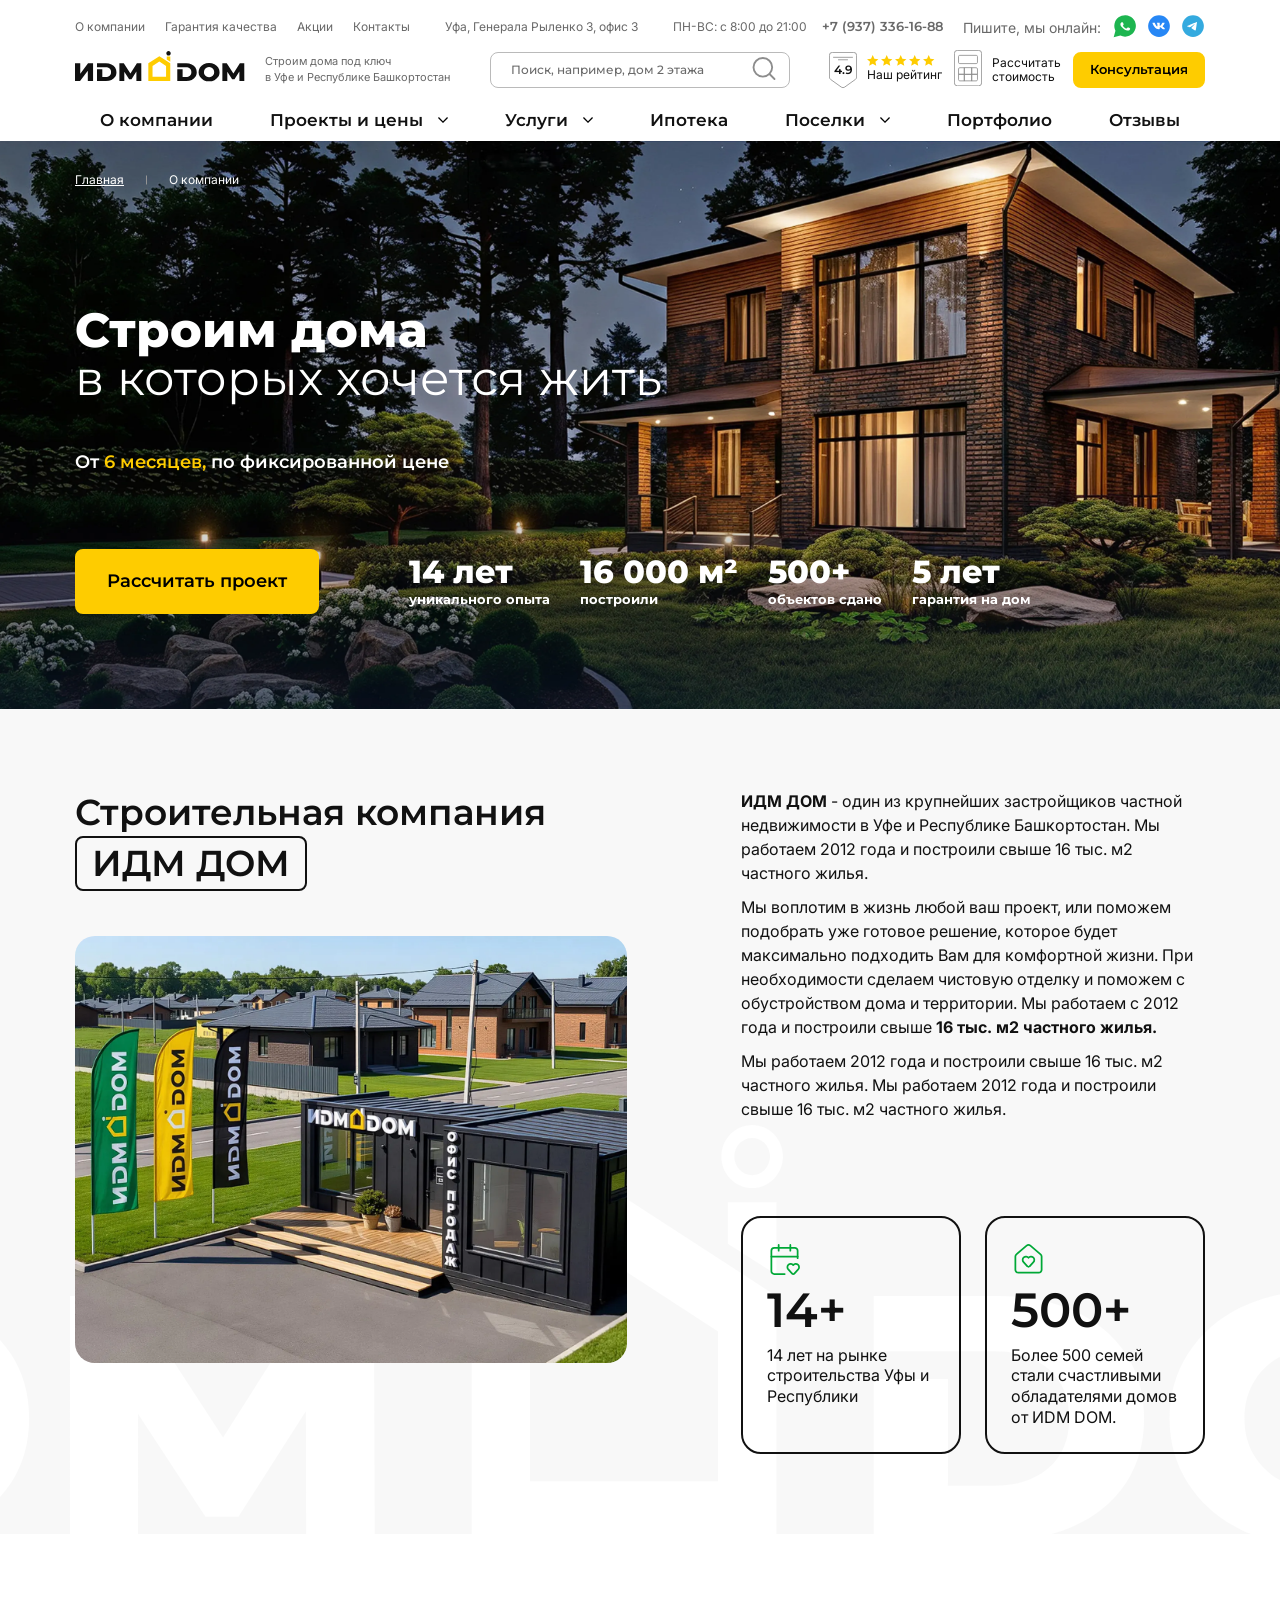
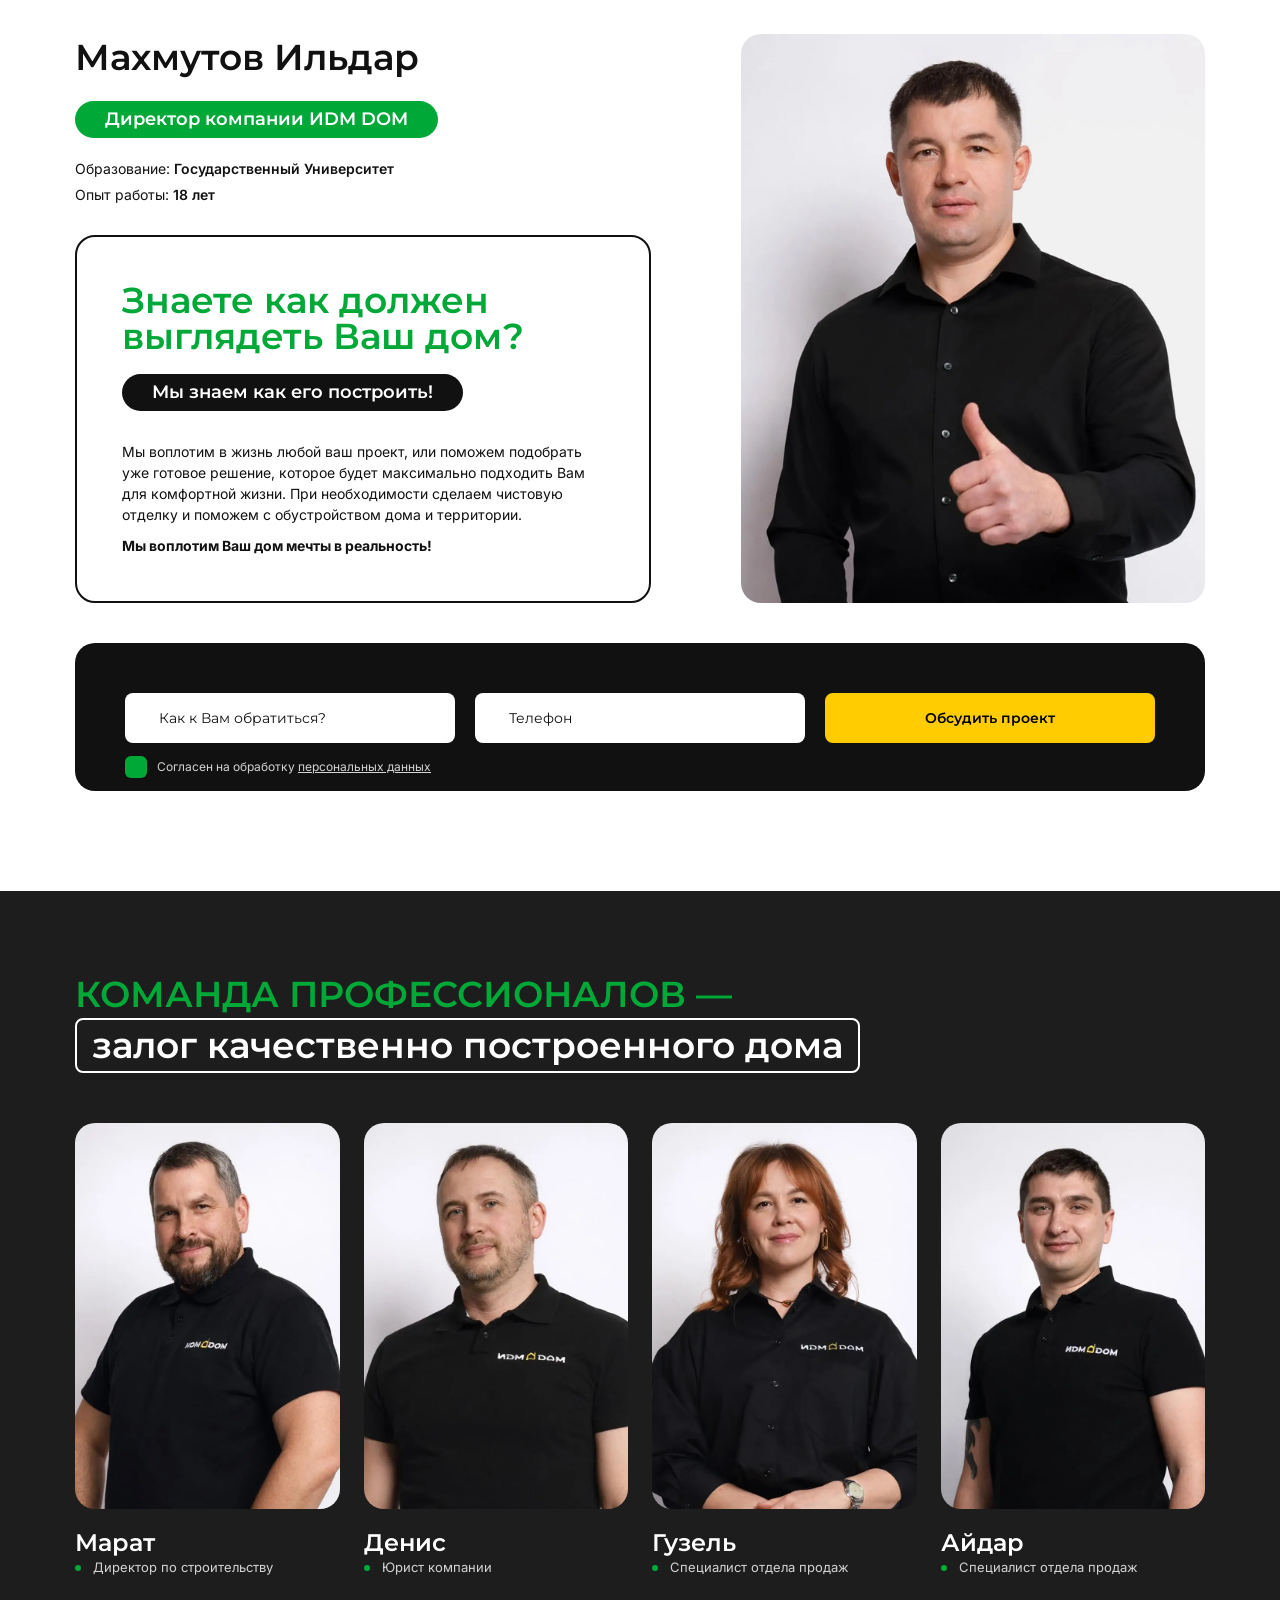
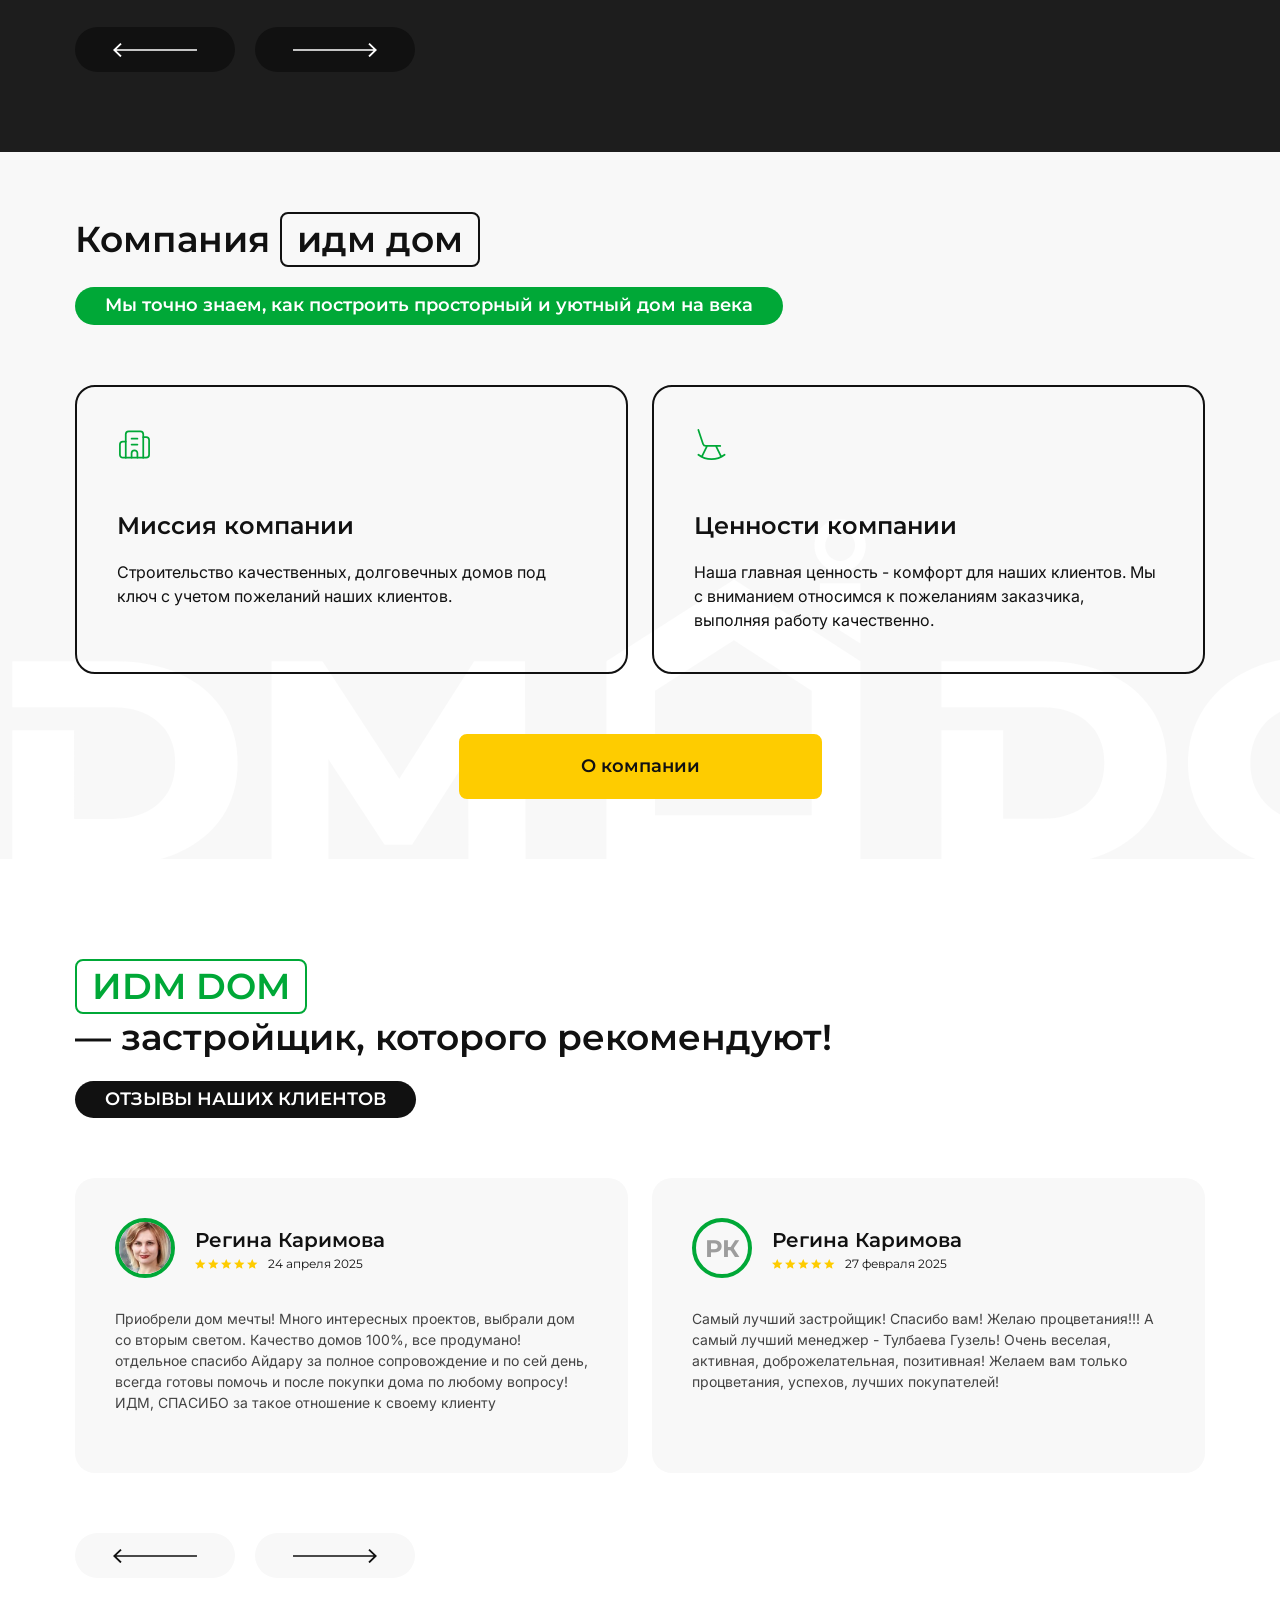
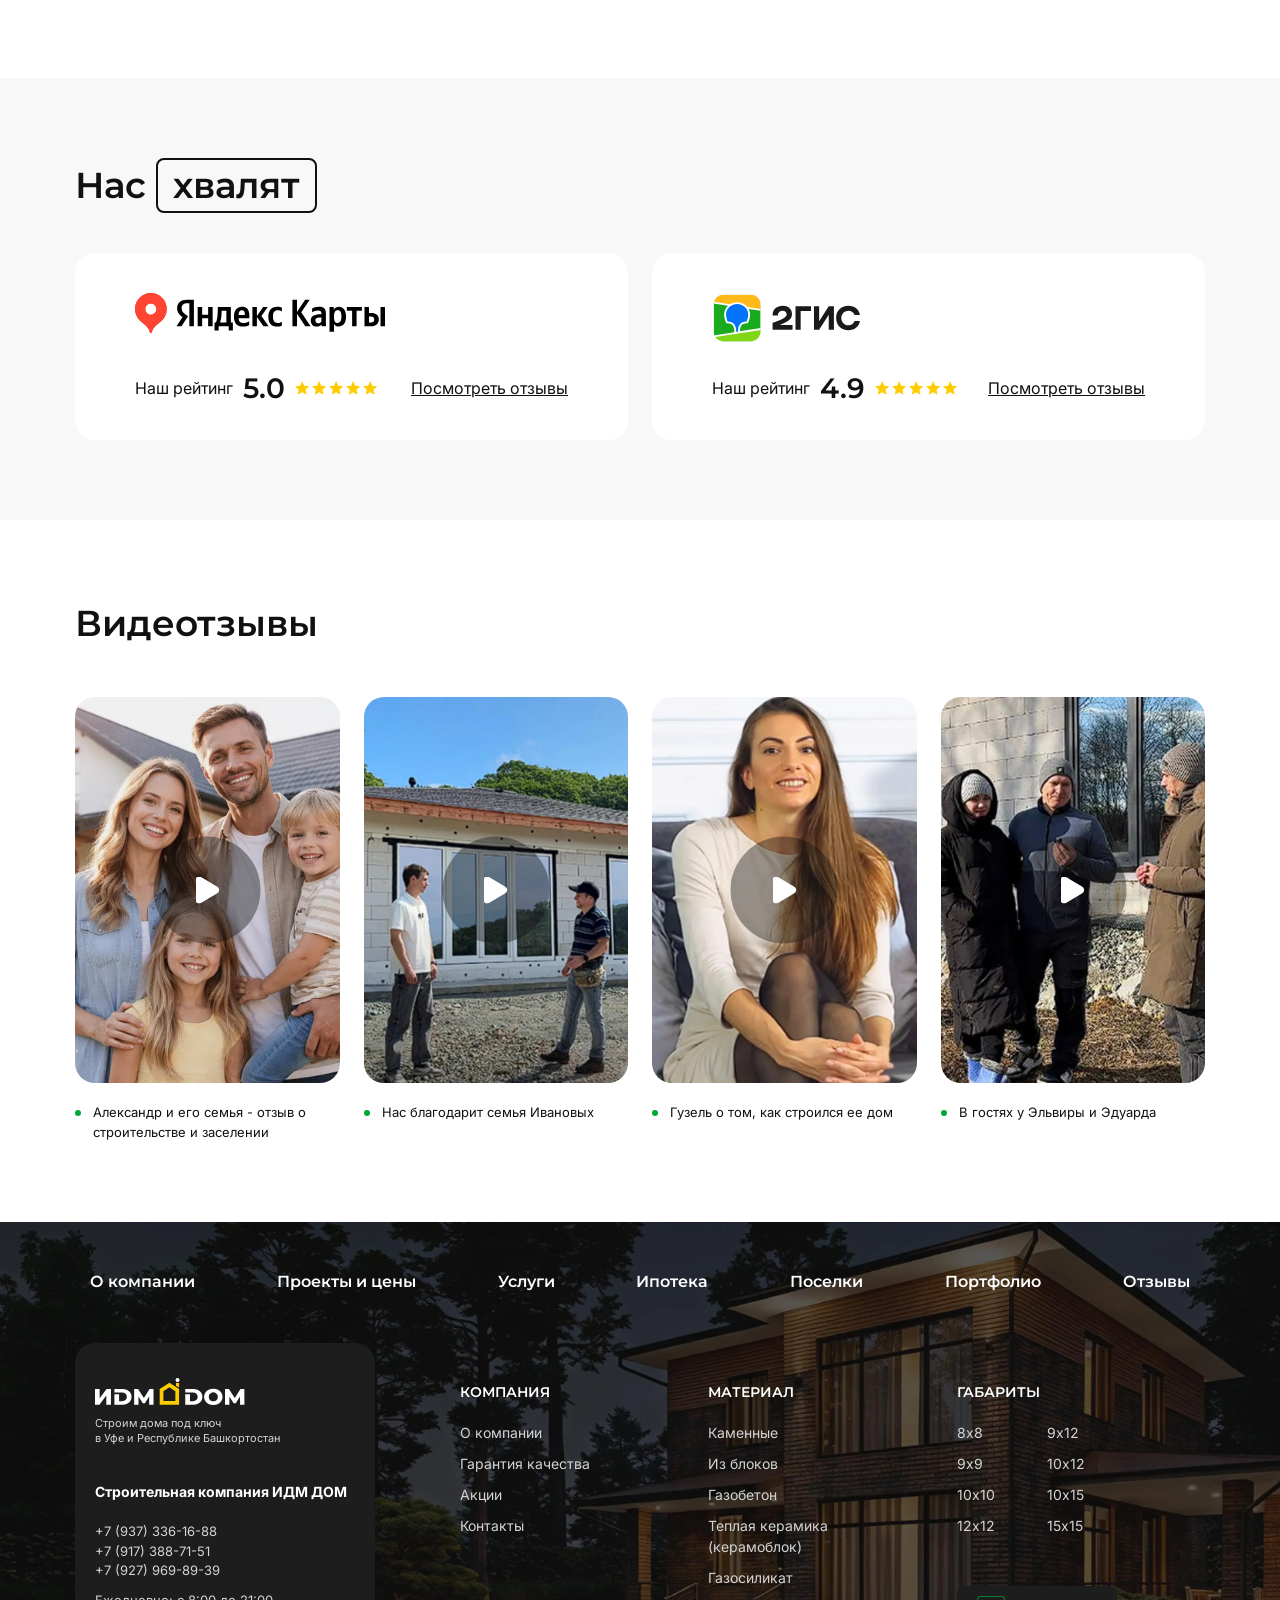
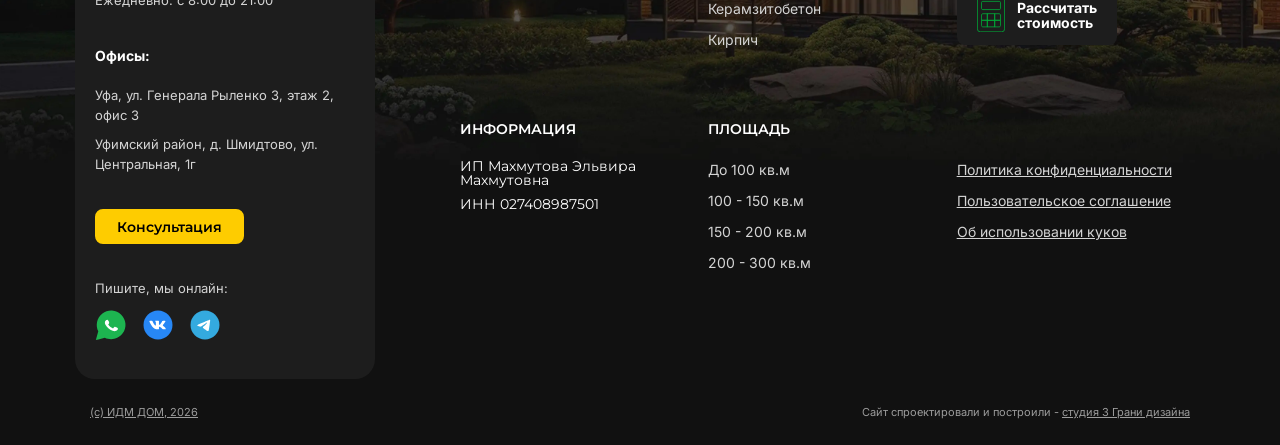
==== about.html @ 15c5370e "comment8" ====
<!DOCTYPE html>
<html lang="en">

<head>
	<meta charset="UTF-8">
	<meta name="viewport" content="width=device-width, initial-scale=1.0">
	<meta name="keywords" content="">
	<link rel="stylesheet" href="css/libs.min.css">
	<link rel="stylesheet" href="css/style.min.css">
	<script src="https://api-maps.yandex.ru/2.1/?lang=ru_RU&apikey=9133eb49-3a97-4b2d-90be-6b80a97a5036" type="text/javascript"></script>
	<title>О компании</title>
</head>


<body>
	<div class="wrapper">
		<header class="header">
    <div class="container">
        <div class="header__inner">
            <div class="header-top">
                <ul class="header__list">
                    <li><a href="">О компании</a></li>
                    <li><a href="">Гарантия качества</a></li>
                    <li><a href="">Акции</a></li>
                    <li><a href="">Контакты</a></li>
                </ul>
                <div class="header__location">
                    Уфа, Генерала Рыленко 3, офис 3
                </div>
                <div class="header__group">
                    <div class="header__subgroup">
                        <div class="header__schedule">ПН-ВС: с 8:00 до 21:00</div>
                        <a class="header__phone" href="tel:+79373361688">+7 (937) 336-16-88</a>
                    </div>
                    <div class="header__subgroup2">
                        <div class="header__text">Пишите, мы онлайн:</div>
                        <div class="header__socials">
                            <a class="header__social" href="">
                                <svg width="32" height="32" viewBox="0 0 32 32" fill="none" xmlns="http://www.w3.org/2000/svg">
                                    <g clip-path="url(#clip0_971_19864)">
                                        <path class="path1" d="M17.0508 1.53027C20.502 1.753 23.758 3.20818 26.2207 5.63086C28.6835 8.05384 30.1876 11.2821 30.4561 14.7227C30.7245 18.1633 29.7394 21.5846 27.6816 24.3584C25.624 27.1321 22.6323 29.0724 19.2568 29.8242C16.0793 30.5319 12.7612 30.1414 9.84277 28.7285L3.38574 30.4492L0.875977 31.1182L1.55176 28.6094L3.26465 22.248C1.81522 19.3599 1.38348 16.0616 2.05176 12.8887C2.76313 9.51147 4.67236 6.50387 7.42773 4.41797C10.1829 2.33225 13.5996 1.3076 17.0508 1.53027Z" fill="#1DB550" stroke="#A6F6C1" stroke-width="3"/>
                                        <path fill-rule="evenodd" clip-rule="evenodd" d="M21.3547 18.3285C21.0895 18.1286 20.779 17.988 20.4469 17.9172C20.1147 17.8465 19.7696 17.8475 19.438 17.9202C18.9396 18.1136 18.6176 18.8442 18.2956 19.2096C18.2277 19.2971 18.1279 19.3586 18.015 19.3823C17.9021 19.406 17.7838 19.3905 17.6822 19.3385C15.8578 18.6708 14.3285 17.4465 13.3428 15.8643C13.2587 15.7656 13.2189 15.6402 13.2318 15.5146C13.2447 15.389 13.3092 15.273 13.4118 15.1909C13.7709 14.8588 14.0346 14.4473 14.1785 13.9947C14.2104 13.4954 14.088 12.9981 13.8258 12.562C13.6231 11.9507 13.2373 11.4063 12.7141 10.9933C12.4442 10.8799 12.145 10.8418 11.8525 10.8838C11.56 10.9257 11.2868 11.0458 11.0657 11.2296C10.682 11.539 10.3774 11.9248 10.1743 12.3587C9.97133 12.7926 9.87508 13.2635 9.89267 13.7368C9.89385 14.0026 9.9299 14.2672 10 14.5248C10.178 15.1436 10.4518 15.7348 10.8127 16.2798C11.0731 16.6972 11.3571 17.1013 11.6637 17.4904C12.6601 18.7683 13.9125 19.8533 15.3515 20.6852C16.0736 21.1079 16.8454 21.4516 17.6516 21.7095C18.489 22.0642 19.4137 22.2004 20.3273 22.1035C20.8479 22.0299 21.3411 21.8379 21.7636 21.5443C22.186 21.2508 22.5248 20.8648 22.7501 20.4202C22.8824 20.1516 22.9226 19.8513 22.8651 19.5606C22.7271 18.966 21.876 18.615 21.3547 18.3285Z" fill="white"/>
                                    </g>
                                    <defs>
                                        <clipPath id="clip0_971_19864">
                                            <rect width="32" height="32" fill="white"/>
                                        </clipPath>
                                    </defs>
                                </svg>
                            </a>
                            <a class="header__social" href="">
                                <svg width="32" height="32" viewBox="0 0 32 32" fill="none" xmlns="http://www.w3.org/2000/svg">
                                    <g clip-path="url(#clip0_971_19867)">
                                        <path class="path1" d="M16 1.5C24.0081 1.5 30.5 7.99188 30.5 16C30.5 24.0081 24.0081 30.5 16 30.5C7.99188 30.5 1.5 24.0081 1.5 16C1.5 7.99188 7.99188 1.5 16 1.5Z" fill="#2787F5" stroke="#A7E5FF" stroke-width="3"/>
                                        <path fill-rule="evenodd" clip-rule="evenodd" d="M23.4247 12.2548C23.5392 11.9165 23.4247 11.668 22.88 11.668H21.0785C20.6205 11.668 20.4093 11.8827 20.2948 12.1195C20.2948 12.1195 19.3787 14.0984 18.0809 15.3838C17.661 15.7559 17.4701 15.8743 17.2411 15.8743C17.1266 15.8743 16.9609 15.7559 16.9609 15.4177V12.2548C16.9609 11.8489 16.8279 11.668 16.4462 11.668H13.6153C13.3291 11.668 13.1569 11.8564 13.1569 12.0349C13.1569 12.4197 13.8058 12.5085 13.8727 13.591V15.942C13.8727 16.4574 13.7676 16.5509 13.5386 16.5509C12.9279 16.5509 11.4424 14.5631 10.5613 12.2886C10.3886 11.8465 10.2154 11.668 9.75505 11.668H7.95359C7.43888 11.668 7.33594 11.8827 7.33594 12.1195C7.33594 12.5423 7.94667 14.6396 10.1796 17.4135C11.6682 19.3078 13.7656 20.3346 15.6741 20.3346C16.8192 20.3346 16.9609 20.1066 16.9609 19.7137V18.282C16.9609 17.8259 17.0694 17.7348 17.432 17.7348C17.6992 17.7348 18.1572 17.8532 19.226 18.7666C20.4474 19.849 20.6488 20.3346 21.3359 20.3346H23.1373C23.652 20.3346 23.9094 20.1066 23.7609 19.6565C23.5984 19.2079 23.0153 18.5571 22.2415 17.7856C21.8216 17.3458 21.1918 16.8723 21.0009 16.6354C20.7337 16.331 20.8101 16.1957 21.0009 15.9251C21.0009 15.9251 23.1957 13.1851 23.4247 12.2548Z" fill="white"/>
                                    </g>
                                    <defs>
                                        <clipPath id="clip0_971_19867">
                                            <rect width="32" height="32" fill="white"/>
                                        </clipPath>
                                    </defs>
                                </svg>
                            </a>
                            <a class="header__social" href="">
                                <svg width="32" height="32" viewBox="0 0 32 32" fill="none" xmlns="http://www.w3.org/2000/svg">
                                    <g clip-path="url(#clip0_971_19870)">
                                        <path class="path1" d="M16 1.5C24.0081 1.5 30.5 7.99188 30.5 16C30.5 24.0081 24.0081 30.5 16 30.5C7.99188 30.5 1.5 24.0081 1.5 16C1.5 7.99188 7.99188 1.5 16 1.5Z" fill="#34AADF" stroke="#BAEAFF" stroke-width="3"/>
                                        <path d="M9.00013 15.7074C9.00013 15.7074 14.7497 13.2342 16.7438 12.3633C17.5082 12.015 20.1005 10.9002 20.1005 10.9002C20.1005 10.9002 21.2969 10.4126 21.1972 11.5969C21.164 12.0846 20.8981 13.7915 20.6322 15.6378C20.2334 18.2504 19.8014 21.1068 19.8014 21.1068C19.8014 21.1068 19.7349 21.9081 19.1699 22.0474C18.6049 22.1867 17.6743 21.5597 17.5082 21.4203C17.3752 21.3159 15.0156 19.7483 14.1515 18.9819C13.9188 18.7729 13.653 18.3549 14.1847 17.8672C15.3812 16.7177 16.8102 15.2894 17.6743 14.3838C18.0732 13.9657 18.472 12.9903 16.8102 14.1747C14.4506 15.8816 12.1242 17.484 12.1242 17.484C12.1242 17.484 11.5924 17.8324 10.5954 17.5188C9.59832 17.2054 8.43511 16.7873 8.43511 16.7873C8.43511 16.7873 7.63753 16.2648 9.00013 15.7074Z" fill="white"/>
                                    </g>
                                    <defs>
                                        <clipPath id="clip0_971_19870">
                                            <rect width="32" height="32" fill="white"/>
                                        </clipPath>
                                    </defs>
                                </svg>
                            </a>
                        </div>
                    </div>
                </div>
            </div>
            <div class="header-center">
                <div class="header__group2">
                    <a class="header__logo" href="index.html">
                        <img src="img/logo.svg" alt="">
                    </a>
                    <div class="header__text2">
                        Строим дома под ключ <br> в Уфе и Республике Башкортостан
                    </div>
                </div>
                <div class="search">
                    <input class="search-input" type="search" placeholder="Поиск, например, дом 2 этажа">
                    <button class="search-btn">
                        <svg width="30" height="30" viewBox="0 0 30 30" fill="none" xmlns="http://www.w3.org/2000/svg">
                            <path d="M13.75 23.75C19.2728 23.75 23.75 19.2728 23.75 13.75C23.75 8.22715 19.2728 3.75 13.75 3.75C8.22715 3.75 3.75 8.22715 3.75 13.75C3.75 19.2728 8.22715 23.75 13.75 23.75Z" stroke="#8D8D8D" stroke-width="2" stroke-linecap="round" stroke-linejoin="round"/>
                            <path d="M26.25 26.25L20.875 20.875" stroke="#8D8D8D" stroke-width="2" stroke-linecap="round" stroke-linejoin="round"/>
                        </svg>
                    </button>
                </div>
                <div class="header__group3">
                    <div class="rating">
                        <div class="rating-group">
                            <div class="rating-icon">
                                <img src="img/rating-icon.svg" alt="">
                            </div>
                            <div class="rating-number">4.9</div>
                        </div>
                        <div class="rating-group2">
                            <div class="stars">
                                <span><img src="img/star.svg" alt=""></span>
                                <span><img src="img/star.svg" alt=""></span>
                                <span><img src="img/star.svg" alt=""></span>
                                <span><img src="img/star.svg" alt=""></span>
                                <span><img src="img/star.svg" alt=""></span>
                            </div>
                            <div class="rating-text">Наш рейтинг</div>
                        </div>
                    </div>
                    <a href="" class="calculator">
                        <span class="calculator-icon">
                            <svg width="34" height="44" viewBox="0 0 34 44" fill="none" xmlns="http://www.w3.org/2000/svg">
                                <g clip-path="url(#clip0_971_21348)">
                                    <rect x="0.5" y="0.5" width="33" height="43" rx="3.5" stroke="#8D8D8D"/>
                                    <rect x="5.5" y="6.5" width="23" height="10" rx="1.5" stroke="#8D8D8D"/>
                                    <path d="M7 21.5H12.5V29.5H5.5V23C5.5 22.1716 6.17157 21.5 7 21.5Z" stroke="#8D8D8D"/>
                                    <path d="M12.5 29.5V37.5H7C6.17157 37.5 5.5 36.8284 5.5 36V29.5H12.5Z" stroke="#8D8D8D"/>
                                    <rect x="12.5" y="21.5" width="9" height="8" stroke="#8D8D8D"/>
                                    <rect x="12.5" y="29.5" width="9" height="8" stroke="#8D8D8D"/>
                                    <path d="M27 21.5C27.8284 21.5 28.5 22.1716 28.5 23V29.5H21.5V21.5H27Z" stroke="#8D8D8D"/>
                                    <path d="M28.5 29.5V36C28.5 36.8284 27.8284 37.5 27 37.5H21.5V29.5H28.5Z" stroke="#8D8D8D"/>
                                </g>
                                <defs>
                                    <clipPath id="clip0_971_21348">
                                    <rect width="34" height="44" fill="white"/>
                                    </clipPath>
                                </defs>
                            </svg>
                        </span>
                        <span class="calculator-text">Рассчитать <br> стоимость</span>
                    </a>
                    <button class="header__btn btn btn-yellow">
                        <span>Консультация</span>
                    </button>
                </div>
            </div>
            <div class="header-bottom">
                <ul class="header__list2">
                    <li>
                        <div class="header__item">
                            <a class="header__item-show" href="">О компании</a>
                        </div>
                    </li>
                    <li>
                        <div class="header__item">
                            <div class="header__item-show">
                                <div class="header__item-title">Проекты и цены</div>
                                <div class="header__item-arrow">
                                    <svg width="10" height="6" viewBox="0 0 10 6" fill="none" xmlns="http://www.w3.org/2000/svg">
                                        <path d="M5 5.89583L0 0.895833L0.895833 0L5 4.125L9.10417 0.020833L10 0.916666L5 5.89583Z" fill="black"/>
                                    </svg>
                                </div>
                            </div>
                            <div class="header__item-hidden">
                                <div class="header__subitems">
                                    <div class="header__subitem">
                                        <div class="header__subitem-title">МАТЕРИАЛ</div>
                                        <ul class="header__subitem-list">
                                            <li><a href="">Каменные</a></li>
                                            <li><a href="">Из блоков</a></li>
                                            <li><a href="">Газобетон</a></li>
                                            <li><a href="">Теплая керамика (керамоблок)</a></li>
                                            <li><a href="">Газосиликат</a></li>
                                            <li><a href="">Керамзитобетон</a></li>
                                            <li><a href="">Кирпич</a></li>
                                        </ul>
                                    </div>
                                    <div class="header__subitem">
                                        <div class="header__subitem-group">
                                            <div class="header__subitem-title">ПЛОЩАДЬ</div>
                                            <ul class="header__subitem-list">
                                                <li><a href="">До 100 кв.м</a></li>
                                                <li><a href="">100 - 150 кв.м</a></li>
                                                <li><a href="">150 - 200 кв.м</a></li>
                                                <li><a href="">200 - 300 кв.м</a></li>
                                            </ul>
                                        </div>
                                        <div class="header__subitem-group">
                                            <div class="header__subitem-title">ЭТАЖНОСТЬ</div>
                                            <ul class="header__subitem-list">
                                                <li><a href="">Одноэтажные</a></li>
                                                <li><a href="">Двухэтажные</a></li>
                                            </ul>
                                        </div>
                                    </div>
                                    <div class="header__subitem">
                                        <div class="header__subitem-title">ГАБАРИТЫ</div>
                                        <nav class="header__subitem-nav">
                                            <ul class="header__subitem-list">
                                                <li><a href="">8х8</a></li>
                                                <li><a href="">9х9</a></li>
                                                <li><a href="">10х10</a></li>
                                                <li><a href="">12х12</a></li>
                                            </ul>
                                            <ul class="header__subitem-list">
                                                <li><a href="">9х12</a></li>
                                                <li><a href="">10х12</a></li>
                                                <li><a href="">10х15</a></li>
                                                <li><a href="">15х15</a></li>
                                            </ul>
                                        </nav>
                                    </div>
                                    <div class="header__subitem">
                                        <div class="header__subitem-title">МАТЕРИАЛ</div>
                                        <ul class="header__subitem-list">
                                            <li><a href="">С террасой</a></li>
                                            <li><a href="">С балконом</a></li>
                                            <li><a href="">Со вторым светом</a></li>
                                            <li><a href="">С сауной</a></li>
                                            <li><a href="">С баней</a></li>
                                            <li><a href="">С гаражом</a></li>
                                            <li><a href="">С панорамными окнами</a></li>
                                            <li><a href="">С котельной</a></li>
                                            <li><a href="">С подвалом</a></li>
                                        </ul>
                                    </div>
                                    <div class="header__subitem">
                                        <div class="header__subitem-title">СТИЛЬ</div>
                                        <ul class="header__subitem-list">
                                            <li><a href="">Лофт</a></li>
                                            <li><a href="">Европейский</a></li>
                                            <li><a href="">Русский</a></li>
                                            <li><a href="">Классический</a></li>
                                            <li><a href="">Фахверк</a></li>
                                            <li><a href="">Барнхаус</a></li>
                                            <li><a href="">Минимализм</a></li>
                                            <li><a href="">Модерн</a></li>
                                        </ul>
                                    </div>
                                </div>
                            </div>
                        </div>
                    </li>
                    <li>
                        <div class="header__item">
                            <div class="header__item-show">
                                <div class="header__item-title">Услуги</div>
                                <div class="header__item-arrow">
                                    <svg width="10" height="6" viewBox="0 0 10 6" fill="none" xmlns="http://www.w3.org/2000/svg">
                                        <path d="M5 5.89583L0 0.895833L0.895833 0L5 4.125L9.10417 0.020833L10 0.916666L5 5.89583Z" fill="black"/>
                                    </svg>
                                </div>
                            </div>
                            <div class="header__item-hidden">
                                <div class="header__subitems--2">
                                    <div class="header__subitem">
                                        <div class="header__subitem-title">Подготовительные этапы</div>
                                        <ul class="header__subitem-list">
                                            <li><a href="">Подбор земельного участка</a></li>
                                            <li><a href="">Проектирование</a></li>
                                        </ul>
                                    </div>
                                    <div class="header__subitem">
                                        <div class="header__subitem-title">Строительные работы</div>
                                        <ul class="header__subitem-list">
                                            <li><a href="">Фундамент</a></li>
                                            <li><a href="">Коробка</a></li>
                                            <li><a href="">Кровля</a></li>
                                            <li><a href="">Фасадные работы</a></li>
                                            <li><a href="">Отделка помещений</a></li>
                                        </ul>
                                    </div>
                                    <div class="header__subitem">
                                        <div class="header__subitem-title">Инженерные системы</div>
                                        <ul class="header__subitem-list">
                                            <li><a href="">Канализация</a></li>
                                            <li><a href="">Водоотведение</a></li>
                                            <li><a href="">Водоподготовка</a></li>
                                            <li><a href="">Электротехнические работы</a></li>
                                            <li><a href="">Вентиляция</a></li>
                                        </ul>
                                    </div>
                                    <div class="header__subitem">
                                        <div class="header__subitem-title">Благоустройство участка</div>
                                        <ul class="header__subitem-list">
                                            <li><a href="">Строительство бассейнов</a></li>
                                            <li><a href="">Строительство заборов</a></li>
                                            <li><a href="">Строительство беседок</a></li>
                                            <li><a href="">Строительство гаража</a></li>
                                            <li><a href="">Строительство терассы</a></li>
                                            <li><a href="">Ландшафтный дизайн</a></li>
                                        </ul>
                                    </div>
                                </div>
                            </div>
                        </div>
                    </li>
                    <li>
                        <div class="header__item">
                            <a class="header__item-show" href="">Ипотека</a>
                        </div>
                    </li>
                    <li>
                        <div class="header__item">
                            <div class="header__item-show">
                                <div class="header__item-title">Поселки</div>
                                <div class="header__item-arrow">
                                    <svg width="10" height="6" viewBox="0 0 10 6" fill="none" xmlns="http://www.w3.org/2000/svg">
                                        <path d="M5 5.89583L0 0.895833L0.895833 0L5 4.125L9.10417 0.020833L10 0.916666L5 5.89583Z" fill="black"/>
                                    </svg>
                                </div>
                            </div>
                            <div class="header__item-hidden">
                                <div class="header__subitems--3">
                                    <a href="" class="header__subitem2">
                                        <div class="header__subitem2-img">
                                            <img src="img/header-img.webp" alt="">
                                        </div>
                                        <div class="header__subitem2-desc">
                                            <div class="header__subitem2-title">Коттеджный поселок <br> АРХИТЕКТУРА</div>
                                            <div class="header__subitem2-text">деревня Шмидтово</div>
                                        </div>
                                    </a>
                                    <a href="" class="header__subitem2">
                                        <div class="header__subitem2-img">
                                            <img src="img/header-img2.webp" alt="">
                                        </div>
                                        <div class="header__subitem2-desc">
                                            <div class="header__subitem2-title">Коттеджный поселок <br> АРХИТЕКТУРА - 2</div>
                                            <div class="header__subitem2-text">Скоро</div>
                                        </div>
                                    </a>
                                </div>
                            </div>
                        </div>
                    </li>
                    <li>
                        <div class="header__item">
                            <a class="header__item-show" href="">Портфолио</a>
                        </div>
                    </li>
                    <li>
                        <div class="header__item">
                            <a class="header__item-show" href="">Отзывы</a>
                        </div>
                    </li>
                </ul>
            </div>
            <div class="header-mob">
                <div class="header-mob__wrap">
                    <a class="header__logo" href="index.html">
                        <img src="img/logo.svg" alt="">
                    </a>
                    <div class="header-mob__group">
                        <a class="header-mob__phone" href="+79373361688">
                            <svg width="22" height="22" viewBox="0 0 22 22" fill="none" xmlns="http://www.w3.org/2000/svg">
                                <path d="M20.8881 15.9201V18.9201C20.8892 19.1986 20.8322 19.4743 20.7206 19.7294C20.6091 19.9846 20.4454 20.2137 20.2402 20.402C20.035 20.5902 19.7927 20.7336 19.5289 20.8228C19.265 20.912 18.9855 20.9452 18.7081 20.9201C15.631 20.5857 12.6751 19.5342 10.0781 17.8501C7.66194 16.3148 5.61345 14.2663 4.07812 11.8501C2.38809 9.2413 1.33636 6.27109 1.00812 3.1801C0.983127 2.90356 1.01599 2.62486 1.10462 2.36172C1.19324 2.09859 1.33569 1.85679 1.52288 1.65172C1.71008 1.44665 1.93792 1.28281 2.19191 1.17062C2.44589 1.05843 2.72046 1.00036 2.99812 1.0001H5.99812C6.48342 0.995321 6.95391 1.16718 7.32188 1.48363C7.68985 1.80008 7.93019 2.23954 7.99812 2.7201C8.12474 3.68016 8.35957 4.62282 8.69812 5.5301C8.83266 5.88802 8.86178 6.27701 8.78202 6.65098C8.70227 7.02494 8.51698 7.36821 8.24812 7.6401L6.97812 8.9101C8.40167 11.4136 10.4746 13.4865 12.9781 14.9101L14.2481 13.6401C14.52 13.3712 14.8633 13.1859 15.2372 13.1062C15.6112 13.0264 16.0002 13.0556 16.3581 13.1901C17.2654 13.5286 18.2081 13.7635 19.1681 13.8901C19.6539 13.9586 20.0975 14.2033 20.4146 14.5776C20.7318 14.9519 20.9003 15.4297 20.8881 15.9201Z" stroke="white" stroke-width="2" stroke-linecap="round" stroke-linejoin="round"/>
                            </svg>
                        </a>
                        <div class="burger">
                            <span></span>
                            <span></span>
                            <span></span>
                        </div>
                    </div>
                </div>
                <div class="header__text2">
                    Строим дома под ключ в Уфе и Республике Башкортостан
                </div>
            </div>
            <div class="menu">
                <div class="menu__top">
                    <a class="header__logo" href="index.html">
                        <img src="img/logo.svg" alt="">
                    </a>
                    <div class="menu__group">
                        <a href="" class="menu__phone">
                            <svg width="22" height="22" viewBox="0 0 22 22" fill="none" xmlns="http://www.w3.org/2000/svg">
                                <path d="M20.8881 15.9201V18.9201C20.8892 19.1986 20.8322 19.4743 20.7206 19.7294C20.6091 19.9846 20.4454 20.2137 20.2402 20.402C20.035 20.5902 19.7927 20.7336 19.5289 20.8228C19.265 20.912 18.9855 20.9452 18.7081 20.9201C15.631 20.5857 12.6751 19.5342 10.0781 17.8501C7.66194 16.3148 5.61345 14.2663 4.07812 11.8501C2.38809 9.2413 1.33636 6.27109 1.00812 3.1801C0.983127 2.90356 1.01599 2.62486 1.10462 2.36172C1.19324 2.09859 1.33569 1.85679 1.52288 1.65172C1.71008 1.44665 1.93792 1.28281 2.19191 1.17062C2.44589 1.05843 2.72046 1.00036 2.99812 1.0001H5.99812C6.48342 0.995321 6.95391 1.16718 7.32188 1.48363C7.68985 1.80008 7.93019 2.23954 7.99812 2.7201C8.12474 3.68016 8.35957 4.62282 8.69812 5.5301C8.83266 5.88802 8.86178 6.27701 8.78202 6.65098C8.70227 7.02494 8.51698 7.36821 8.24812 7.6401L6.97812 8.9101C8.40167 11.4136 10.4746 13.4865 12.9781 14.9101L14.2481 13.6401C14.52 13.3712 14.8633 13.1859 15.2372 13.1062C15.6112 13.0264 16.0002 13.0556 16.3581 13.1901C17.2654 13.5286 18.2081 13.7635 19.1681 13.8901C19.6539 13.9586 20.0975 14.2033 20.4146 14.5776C20.7318 14.9519 20.9003 15.4297 20.8881 15.9201Z" stroke="#111111" stroke-width="2" stroke-linecap="round" stroke-linejoin="round"/>
                            </svg>
                        </a>
                        <div class="menu__close">
                            <svg width="9" height="9" viewBox="0 0 9 9" fill="none" xmlns="http://www.w3.org/2000/svg">
                                <path d="M0.673077 8.75L0 8.07692L3.70192 4.375L0 0.673077L0.673077 0L4.375 3.70192L8.07692 0L8.75 0.673077L5.04808 4.375L8.75 8.07692L8.07692 8.75L4.375 5.04808L0.673077 8.75Z" fill="#111111"/>
                            </svg>
                        </div>
                    </div>
                </div>
                <div class="search">
                    <input class="search-input" type="search" placeholder="Поиск, например, дом 2 этажа">
                    <button class="search-btn">
                        <svg width="30" height="30" viewBox="0 0 30 30" fill="none" xmlns="http://www.w3.org/2000/svg">
                            <path d="M13.75 23.75C19.2728 23.75 23.75 19.2728 23.75 13.75C23.75 8.22715 19.2728 3.75 13.75 3.75C8.22715 3.75 3.75 8.22715 3.75 13.75C3.75 19.2728 8.22715 23.75 13.75 23.75Z" stroke="#8D8D8D" stroke-width="2" stroke-linecap="round" stroke-linejoin="round"/>
                            <path d="M26.25 26.25L20.875 20.875" stroke="#8D8D8D" stroke-width="2" stroke-linecap="round" stroke-linejoin="round"/>
                        </svg>
                    </button>
                </div>
                <ul class="header__list2">
                    <li>
                        <div class="header__item">
                            <a class="header__item-show" href="">О компании</a>
                        </div>
                    </li>
                    <li>
                        <div class="header__item">
                            <div class="header__item-show item-show">
                                <div class="header__item-title">Проекты и цены</div>
                                <div class="header__item-arrow">
                                    <svg width="10" height="6" viewBox="0 0 10 6" fill="none" xmlns="http://www.w3.org/2000/svg">
                                        <path d="M5 5.89583L0 0.895833L0.895833 0L5 4.125L9.10417 0.020833L10 0.916666L5 5.89583Z" fill="black"/>
                                    </svg>
                                </div>
                            </div>
                            <div class="header__item-hidden item-hidden">
                                <div class="header__subitems">
                                    <div class="header__subitem">
                                        <div class="header__subitem-title item-show">МАТЕРИАЛ</div>
                                        <div class="item-hidden">
                                            <ul class="header__subitem-list">
                                                <li><a href="">Каменные</a></li>
                                                <li><a href="">Из блоков</a></li>
                                                <li><a href="">Газобетон</a></li>
                                                <li><a href="">Теплая керамика (керамоблок)</a></li>
                                                <li><a href="">Газосиликат</a></li>
                                                <li><a href="">Керамзитобетон</a></li>
                                                <li><a href="">Кирпич</a></li>
                                            </ul>
                                        </div>
                                    </div>
                                    <div class="header__subitem">
                                        <div class="header__subitem-group">
                                            <div class="header__subitem-title item-show">ПЛОЩАДЬ</div>
                                            <div class="item-hidden">
                                                <ul class="header__subitem-list">
                                                    <li><a href="">До 100 кв.м</a></li>
                                                    <li><a href="">100 - 150 кв.м</a></li>
                                                    <li><a href="">150 - 200 кв.м</a></li>
                                                    <li><a href="">200 - 300 кв.м</a></li>
                                                </ul>
                                            </div>
                                        </div>
                                        <div class="header__subitem-group">
                                            <div class="header__subitem-title item-show">ЭТАЖНОСТЬ</div>
                                            <div class="item-hidden">
                                                <ul class="header__subitem-list">
                                                    <li><a href="">Одноэтажные</a></li>
                                                    <li><a href="">Двухэтажные</a></li>
                                                </ul>
                                            </div>
                                        </div>
                                    </div>
                                    <div class="header__subitem">
                                        <div class="header__subitem-title item-show">ГАБАРИТЫ</div>
                                        <div class="item-hidden">
                                            <nav class="header__subitem-nav">
                                                <ul class="header__subitem-list">
                                                    <li><a href="">8х8</a></li>
                                                    <li><a href="">9х9</a></li>
                                                    <li><a href="">10х10</a></li>
                                                    <li><a href="">12х12</a></li>
                                                </ul>
                                                <ul class="header__subitem-list">
                                                    <li><a href="">9х12</a></li>
                                                    <li><a href="">10х12</a></li>
                                                    <li><a href="">10х15</a></li>
                                                    <li><a href="">15х15</a></li>
                                                </ul>
                                            </nav>
                                        </div>
                                    </div>
                                    <div class="header__subitem">
                                        <div class="header__subitem-title item-show">МАТЕРИАЛ</div>
                                        <div class="item-hidden">
                                            <ul class="header__subitem-list">
                                                <li><a href="">С террасой</a></li>
                                                <li><a href="">С балконом</a></li>
                                                <li><a href="">Со вторым светом</a></li>
                                                <li><a href="">С сауной</a></li>
                                                <li><a href="">С баней</a></li>
                                                <li><a href="">С гаражом</a></li>
                                                <li><a href="">С панорамными окнами</a></li>
                                                <li><a href="">С котельной</a></li>
                                                <li><a href="">С подвалом</a></li>
                                            </ul>
                                        </div>
                                    </div>
                                    <div class="header__subitem">
                                        <div class="header__subitem-title item-show">СТИЛЬ</div>
                                        <div class="item-hidden">
                                            <ul class="header__subitem-list">
                                                <li><a href="">Лофт</a></li>
                                                <li><a href="">Европейский</a></li>
                                                <li><a href="">Русский</a></li>
                                                <li><a href="">Классический</a></li>
                                                <li><a href="">Фахверк</a></li>
                                                <li><a href="">Барнхаус</a></li>
                                                <li><a href="">Минимализм</a></li>
                                                <li><a href="">Модерн</a></li>
                                            </ul>
                                        </div>
                                    </div>
                                </div>
                            </div>
                        </div>
                    </li>
                    <li>
                        <div class="header__item">
                            <div class="header__item-show item-show">
                                <div class="header__item-title">Услуги</div>
                                <div class="header__item-arrow">
                                    <svg width="10" height="6" viewBox="0 0 10 6" fill="none" xmlns="http://www.w3.org/2000/svg">
                                        <path d="M5 5.89583L0 0.895833L0.895833 0L5 4.125L9.10417 0.020833L10 0.916666L5 5.89583Z" fill="black"/>
                                    </svg>
                                </div>
                            </div>
                            <div class="header__item-hidden item-hidden">
                                <div class="header__subitems--2">
                                    <div class="header__subitem">
                                        <div class="header__subitem-title item-show">Подготовительные этапы</div>
                                        <div class="item-hidden">
                                            <ul class="header__subitem-list">
                                                <li><a href="">Подбор земельного участка</a></li>
                                                <li><a href="">Проектирование</a></li>
                                            </ul>
                                        </div>
                                    </div>
                                    <div class="header__subitem">
                                        <div class="header__subitem-title item-show">Строительные работы</div>
                                        <div class="item-hidden">
                                            <ul class="header__subitem-list">
                                                <li><a href="">Фундамент</a></li>
                                                <li><a href="">Коробка</a></li>
                                                <li><a href="">Кровля</a></li>
                                                <li><a href="">Фасадные работы</a></li>
                                                <li><a href="">Отделка помещений</a></li>
                                            </ul>
                                        </div>
                                    </div>
                                    <div class="header__subitem">
                                        <div class="header__subitem-title item-show">Инженерные системы</div>
                                        <div class="item-hidden">
                                            <ul class="header__subitem-list">
                                                <li><a href="">Канализация</a></li>
                                                <li><a href="">Водоотведение</a></li>
                                                <li><a href="">Водоподготовка</a></li>
                                                <li><a href="">Электротехнические работы</a></li>
                                                <li><a href="">Вентиляция</a></li>
                                            </ul>
                                        </div>
                                    </div>
                                    <div class="header__subitem">
                                        <div class="header__subitem-title item-show">Благоустройство участка</div>
                                        <div class="item-hidden">
                                            <ul class="header__subitem-list">
                                                <li><a href="">Строительство бассейнов</a></li>
                                                <li><a href="">Строительство заборов</a></li>
                                                <li><a href="">Строительство беседок</a></li>
                                                <li><a href="">Строительство гаража</a></li>
                                                <li><a href="">Строительство терассы</a></li>
                                                <li><a href="">Ландшафтный дизайн</a></li>
                                            </ul>
                                        </div>
                                    </div>
                                </div>
                            </div>
                        </div>
                    </li>
                    <li>
                        <div class="header__item">
                            <a class="header__item-show" href="">Ипотека</a>
                        </div>
                    </li>
                    <li>
                        <div class="header__item">
                            <div class="header__item-show item-show">
                                <div class="header__item-title">Поселки</div>
                                <div class="header__item-arrow">
                                    <svg width="10" height="6" viewBox="0 0 10 6" fill="none" xmlns="http://www.w3.org/2000/svg">
                                        <path d="M5 5.89583L0 0.895833L0.895833 0L5 4.125L9.10417 0.020833L10 0.916666L5 5.89583Z" fill="black"/>
                                    </svg>
                                </div>
                            </div>
                            <div class="header__item-hidden item-hidden">
                                <div class="header__subitems--3">
                                    <a href="" class="header__subitem2">
                                        <div class="header__subitem2-img">
                                            <img src="img/header-img.webp" alt="">
                                        </div>
                                        <div class="header__subitem2-desc">
                                            <div class="header__subitem2-title">Коттеджный поселок <br> АРХИТЕКТУРА</div>
                                            <div class="header__subitem2-text">деревня Шмидтово</div>
                                        </div>
                                    </a>
                                    <a href="" class="header__subitem2">
                                        <div class="header__subitem2-img">
                                            <img src="img/header-img2.webp" alt="">
                                        </div>
                                        <div class="header__subitem2-desc">
                                            <div class="header__subitem2-title">Коттеджный поселок <br> АРХИТЕКТУРА - 2</div>
                                            <div class="header__subitem2-text">Скоро</div>
                                        </div>
                                    </a>
                                </div>
                            </div>
                        </div>
                    </li>
                    <li>
                        <div class="header__item">
                            <a class="header__item-show" href="">Портфолио</a>
                        </div>
                    </li>
                    <li>
                        <div class="header__item">
                            <a class="header__item-show" href="">Отзывы</a>
                        </div>
                    </li>
                </ul>
                <div class="header__socials">
                    <a class="header__social" href="">
                        <svg width="32" height="32" viewBox="0 0 32 32" fill="none" xmlns="http://www.w3.org/2000/svg">
                            <g clip-path="url(#clip0_971_19864)">
                                <path class="path1" d="M17.0508 1.53027C20.502 1.753 23.758 3.20818 26.2207 5.63086C28.6835 8.05384 30.1876 11.2821 30.4561 14.7227C30.7245 18.1633 29.7394 21.5846 27.6816 24.3584C25.624 27.1321 22.6323 29.0724 19.2568 29.8242C16.0793 30.5319 12.7612 30.1414 9.84277 28.7285L3.38574 30.4492L0.875977 31.1182L1.55176 28.6094L3.26465 22.248C1.81522 19.3599 1.38348 16.0616 2.05176 12.8887C2.76313 9.51147 4.67236 6.50387 7.42773 4.41797C10.1829 2.33225 13.5996 1.3076 17.0508 1.53027Z" fill="#1DB550" stroke="#A6F6C1" stroke-width="3"/>
                                <path fill-rule="evenodd" clip-rule="evenodd" d="M21.3547 18.3285C21.0895 18.1286 20.779 17.988 20.4469 17.9172C20.1147 17.8465 19.7696 17.8475 19.438 17.9202C18.9396 18.1136 18.6176 18.8442 18.2956 19.2096C18.2277 19.2971 18.1279 19.3586 18.015 19.3823C17.9021 19.406 17.7838 19.3905 17.6822 19.3385C15.8578 18.6708 14.3285 17.4465 13.3428 15.8643C13.2587 15.7656 13.2189 15.6402 13.2318 15.5146C13.2447 15.389 13.3092 15.273 13.4118 15.1909C13.7709 14.8588 14.0346 14.4473 14.1785 13.9947C14.2104 13.4954 14.088 12.9981 13.8258 12.562C13.6231 11.9507 13.2373 11.4063 12.7141 10.9933C12.4442 10.8799 12.145 10.8418 11.8525 10.8838C11.56 10.9257 11.2868 11.0458 11.0657 11.2296C10.682 11.539 10.3774 11.9248 10.1743 12.3587C9.97133 12.7926 9.87508 13.2635 9.89267 13.7368C9.89385 14.0026 9.9299 14.2672 10 14.5248C10.178 15.1436 10.4518 15.7348 10.8127 16.2798C11.0731 16.6972 11.3571 17.1013 11.6637 17.4904C12.6601 18.7683 13.9125 19.8533 15.3515 20.6852C16.0736 21.1079 16.8454 21.4516 17.6516 21.7095C18.489 22.0642 19.4137 22.2004 20.3273 22.1035C20.8479 22.0299 21.3411 21.8379 21.7636 21.5443C22.186 21.2508 22.5248 20.8648 22.7501 20.4202C22.8824 20.1516 22.9226 19.8513 22.8651 19.5606C22.7271 18.966 21.876 18.615 21.3547 18.3285Z" fill="white"/>
                            </g>
                            <defs>
                                <clipPath id="clip0_971_19864">
                                    <rect width="32" height="32" fill="white"/>
                                </clipPath>
                            </defs>
                        </svg>
                    </a>
                    <a class="header__social" href="">
                        <svg width="32" height="32" viewBox="0 0 32 32" fill="none" xmlns="http://www.w3.org/2000/svg">
                            <g clip-path="url(#clip0_971_19867)">
                                <path class="path1" d="M16 1.5C24.0081 1.5 30.5 7.99188 30.5 16C30.5 24.0081 24.0081 30.5 16 30.5C7.99188 30.5 1.5 24.0081 1.5 16C1.5 7.99188 7.99188 1.5 16 1.5Z" fill="#2787F5" stroke="#A7E5FF" stroke-width="3"/>
                                <path fill-rule="evenodd" clip-rule="evenodd" d="M23.4247 12.2548C23.5392 11.9165 23.4247 11.668 22.88 11.668H21.0785C20.6205 11.668 20.4093 11.8827 20.2948 12.1195C20.2948 12.1195 19.3787 14.0984 18.0809 15.3838C17.661 15.7559 17.4701 15.8743 17.2411 15.8743C17.1266 15.8743 16.9609 15.7559 16.9609 15.4177V12.2548C16.9609 11.8489 16.8279 11.668 16.4462 11.668H13.6153C13.3291 11.668 13.1569 11.8564 13.1569 12.0349C13.1569 12.4197 13.8058 12.5085 13.8727 13.591V15.942C13.8727 16.4574 13.7676 16.5509 13.5386 16.5509C12.9279 16.5509 11.4424 14.5631 10.5613 12.2886C10.3886 11.8465 10.2154 11.668 9.75505 11.668H7.95359C7.43888 11.668 7.33594 11.8827 7.33594 12.1195C7.33594 12.5423 7.94667 14.6396 10.1796 17.4135C11.6682 19.3078 13.7656 20.3346 15.6741 20.3346C16.8192 20.3346 16.9609 20.1066 16.9609 19.7137V18.282C16.9609 17.8259 17.0694 17.7348 17.432 17.7348C17.6992 17.7348 18.1572 17.8532 19.226 18.7666C20.4474 19.849 20.6488 20.3346 21.3359 20.3346H23.1373C23.652 20.3346 23.9094 20.1066 23.7609 19.6565C23.5984 19.2079 23.0153 18.5571 22.2415 17.7856C21.8216 17.3458 21.1918 16.8723 21.0009 16.6354C20.7337 16.331 20.8101 16.1957 21.0009 15.9251C21.0009 15.9251 23.1957 13.1851 23.4247 12.2548Z" fill="white"/>
                            </g>
                            <defs>
                                <clipPath id="clip0_971_19867">
                                    <rect width="32" height="32" fill="white"/>
                                </clipPath>
                            </defs>
                        </svg>
                    </a>
                    <a class="header__social" href="">
                        <svg width="32" height="32" viewBox="0 0 32 32" fill="none" xmlns="http://www.w3.org/2000/svg">
                            <g clip-path="url(#clip0_971_19870)">
                                <path class="path1" d="M16 1.5C24.0081 1.5 30.5 7.99188 30.5 16C30.5 24.0081 24.0081 30.5 16 30.5C7.99188 30.5 1.5 24.0081 1.5 16C1.5 7.99188 7.99188 1.5 16 1.5Z" fill="#34AADF" stroke="#BAEAFF" stroke-width="3"/>
                                <path d="M9.00013 15.7074C9.00013 15.7074 14.7497 13.2342 16.7438 12.3633C17.5082 12.015 20.1005 10.9002 20.1005 10.9002C20.1005 10.9002 21.2969 10.4126 21.1972 11.5969C21.164 12.0846 20.8981 13.7915 20.6322 15.6378C20.2334 18.2504 19.8014 21.1068 19.8014 21.1068C19.8014 21.1068 19.7349 21.9081 19.1699 22.0474C18.6049 22.1867 17.6743 21.5597 17.5082 21.4203C17.3752 21.3159 15.0156 19.7483 14.1515 18.9819C13.9188 18.7729 13.653 18.3549 14.1847 17.8672C15.3812 16.7177 16.8102 15.2894 17.6743 14.3838C18.0732 13.9657 18.472 12.9903 16.8102 14.1747C14.4506 15.8816 12.1242 17.484 12.1242 17.484C12.1242 17.484 11.5924 17.8324 10.5954 17.5188C9.59832 17.2054 8.43511 16.7873 8.43511 16.7873C8.43511 16.7873 7.63753 16.2648 9.00013 15.7074Z" fill="white"/>
                            </g>
                            <defs>
                                <clipPath id="clip0_971_19870">
                                    <rect width="32" height="32" fill="white"/>
                                </clipPath>
                            </defs>
                        </svg>
                    </a>
                </div>
                <button class="header__btn btn btn-yellow">
                    <span>Консультация</span>
                </button>
                <div class="menu__group2">
                    <div class="rating">
                        <div class="rating-group">
                            <div class="rating-icon">
                                <img src="img/rating-icon.svg" alt="">
                            </div>
                            <div class="rating-number">4.9</div>
                        </div>
                        <div class="rating-group2">
                            <div class="stars">
                                <span><img src="img/star.svg" alt=""></span>
                                <span><img src="img/star.svg" alt=""></span>
                                <span><img src="img/star.svg" alt=""></span>
                                <span><img src="img/star.svg" alt=""></span>
                                <span><img src="img/star.svg" alt=""></span>
                            </div>
                            <div class="rating-text">Наш рейтинг</div>
                        </div>
                    </div>
                    <a href="" class="calculator">
                        <span class="calculator-icon">
                            <svg width="34" height="44" viewBox="0 0 34 44" fill="none" xmlns="http://www.w3.org/2000/svg">
                                <g clip-path="url(#clip0_971_21348)">
                                    <rect x="0.5" y="0.5" width="33" height="43" rx="3.5" stroke="#8D8D8D"></rect>
                                    <rect x="5.5" y="6.5" width="23" height="10" rx="1.5" stroke="#8D8D8D"></rect>
                                    <path d="M7 21.5H12.5V29.5H5.5V23C5.5 22.1716 6.17157 21.5 7 21.5Z" stroke="#8D8D8D"></path>
                                    <path d="M12.5 29.5V37.5H7C6.17157 37.5 5.5 36.8284 5.5 36V29.5H12.5Z" stroke="#8D8D8D"></path>
                                    <rect x="12.5" y="21.5" width="9" height="8" stroke="#8D8D8D"></rect>
                                    <rect x="12.5" y="29.5" width="9" height="8" stroke="#8D8D8D"></rect>
                                    <path d="M27 21.5C27.8284 21.5 28.5 22.1716 28.5 23V29.5H21.5V21.5H27Z" stroke="#8D8D8D"></path>
                                    <path d="M28.5 29.5V36C28.5 36.8284 27.8284 37.5 27 37.5H21.5V29.5H28.5Z" stroke="#8D8D8D"></path>
                                </g>
                                <defs>
                                    <clipPath id="clip0_971_21348">
                                    <rect width="34" height="44" fill="white"></rect>
                                    </clipPath>
                                </defs>
                            </svg>
                        </span>
                        <span class="calculator-text">Рассчитать <br> стоимость</span>
                    </a>
                </div>
                <ul class="header__list">
                    <li><a href="">О компании</a></li>
                    <li><a href="">Гарантия качества</a></li>
                    <li><a href="">Акции</a></li>
                    <li><a href="">Контакты</a></li>
                </ul>
                <a class="header__phone" href="tel:+79373361688">+7 (937) 336-16-88</a>
                <div class="header__location">
                    Уфа, Генерала Рыленко 3, офис 3
                </div>
                <div class="header__schedule">ПН-ВС: с 8:00 до 21:00</div>
            </div>
            <div class="menu-bg"></div>
        </div>
    </div>
</header>
		<main class="content">
			<section class="main main--2">
				<div class="container">
					<div class="main__inner">
						<div class="breadcrumbs__items">
							<a href="index.html" class="breadcrumbs__item">Главная</a>
							<span class="breadcrumbs__item breadcrumbs__item--active">О компании</span>
						</div>
						<h1 class="main__title main__title--2">
							Строим дома <br>
							<span>в которых хочется жить</span>
						</h1>
						<div class="main__text main__text--2">От <span>6 месяцев,</span> по фиксированной цене</div>
						<div class="main__bottom">
							<button class="main__btn btn btn-yellow">
								<span>Рассчитать проект</span>
							</button>
							<div class="main__items">
								<div class="main__item">
									<div class="main__item-title">14 лет</div>
									<div class="main__item-text">уникального опыта</div>
								</div>
								<div class="main__item">
									<div class="main__item-title">16 000 м²</div>
									<div class="main__item-text">построили</div>
								</div>
								<div class="main__item">
									<div class="main__item-title">500+</div>
									<div class="main__item-text">объектов сдано</div>
								</div>
								<div class="main__item">
									<div class="main__item-title">5 лет</div>
									<div class="main__item-text">гарантия на дом</div>
								</div>
							</div>
						</div>
					</div>
				</div>
			</section>
			<section class="info">
				<div class="container">
					<div class="info__inner">
						<div class="info__left">
							<h2 class="info__title h2">
								Строительная компания <br> <span class="outline-text">ИДМ ДОМ</span>
							</h2>
							<div class="info__img info__img--2">
								<img src="img/info-img2.webp" alt="">
								<img src="img/info-img.webp" alt="">
							</div>
						</div>
						<div class="info__right">
							<div class="info__text">
								<p><span>ИДМ ДОМ</span> - один из крупнейших застройщиков частной недвижимости в Уфе и Республике Башкортостан. Мы работаем 2012 года и построили свыше 16 тыс. м2 частного жилья.</p>
								<p>Мы воплотим в жизнь любой ваш проект, или поможем подобрать уже готовое решение, которое будет максимально подходить Вам для комфортной жизни. При необходимости сделаем чистовую отделку и поможем с обустройством дома и территории. Мы работаем с 2012 года и построили свыше <span>16 тыс. м2 частного жилья.</span></p>
								<p>Мы работаем 2012 года и построили свыше 16 тыс. м2 частного жилья. Мы работаем 2012 года и построили свыше 16 тыс. м2 частного жилья.</p>
							</div>
							<div class="info__items">
								<div class="info__item">
									<div class="info__item-icon">
										<img src="img/info-icon.svg" alt="">
									</div>
									<div class="info__item-title">14+</div>
									<div class="info__item-text">14 лет на рынке строительства Уфы и Республики</div>
								</div>
								<div class="info__item">
									<div class="info__item-icon">
										<img src="img/info-icon2.svg" alt="">
									</div>
									<div class="info__item-title">500+</div>
									<div class="info__item-text">Более 500 семей стали счастливыми обладателями домов от ИDM DOM.</div>
								</div>
							</div>
						</div>
					</div>
				</div>
				<div class="logo">
					<img src="img/logo2.svg" alt="">
				</div>
			</section>
			<section class="director">
				<div class="container">
					<div class="director__inner">
						<div class="director__top">
							<h2 class="director__title h2">Махмутов Ильдар</h2>
							<div class="director__subtitle subtitle">Директор компании ИDM DOM</div>
							<ul class="director__list">
								<li>Образование: <span>Государственный Университет</span></li>
								<li>Опыт работы: <span>18 лет</span></li>
							</ul>
						</div>
						<div class="director__wrap">
							<div class="director__desc">
								<div class="director__group">
									<h2 class="director__title h2">Махмутов Ильдар</h2>
									<div class="director__subtitle subtitle">Директор компании ИDM DOM</div>
									<ul class="director__list">
										<li>Образование: <span>Государственный Университет</span></li>
										<li>Опыт работы: <span>18 лет</span></li>
									</ul>
								</div>
								<div class="director__group2">
									<h2 class="director__title2 h2">Знаете как должен выглядеть Ваш дом? </h2>
									<div class="director__subtitle2 subtitle">Мы знаем как его построить! </div>
									<div class="director__text">
										<p>Мы воплотим в жизнь любой ваш проект, или поможем подобрать уже готовое решение, которое будет максимально подходить Вам для комфортной жизни. При необходимости сделаем чистовую отделку и поможем с обустройством дома и территории.</p>
										<p><span>Мы воплотим Ваш дом мечты в реальность!</span></p>
									</div>
								</div>
							</div>
							<div class="director__img">
								<img src="img/director-img.webp" alt="">
							</div>
						</div>
						<form class="form">
							<div class="form-grid">
								<div class="form-group">
									<input type="text" placeholder="Как к Вам обратиться?">
								</div>
								<div class="form-group">
									<input type="tel" placeholder="Телефон">
								</div>
								<button class="form-btn btn btn-yellow">
									<span>Обсудить проект</span>
								</button>
							</div>
							<div class="form-check">
								<input type="checkbox">
								<label>Согласен на обработку <a href="">персональных данных</a></label>
							</div>
						</form>
					</div>
				</div>
			</section>
			<section class="team">
				<div class="container">
					<div class="team__inner">
						<h2 class="team__title h2">
							команда профессионалов — <br>
							<span class="outline-text">Залог качественно построенного дома</span>
						</h2>
						<div class="team__slider">
							<div class="swiper mySwiper">
								<div class="swiper-wrapper">
									<div class="swiper-slide team-card">
										<div class="team-card__img">
											<img src="img/team-img.webp" alt="">
										</div>
										<div class="team-card__desc">
											<div class="team-card__name text32">Марат</div>
											<div class="team-card__post">Директор по строительству</div>
										</div>
									</div>
									<div class="swiper-slide team-card">
										<div class="team-card__img">
											<img src="img/team-img2.webp" alt="">
										</div>
										<div class="team-card__desc">
											<div class="team-card__name text32">Денис</div>
											<div class="team-card__post">Юрист компании</div>
										</div>
									</div>
									<div class="swiper-slide team-card">
										<div class="team-card__img">
											<img src="img/team-img3.webp" alt="">
										</div>
										<div class="team-card__desc">
											<div class="team-card__name text32">Гузель</div>
											<div class="team-card__post">Специалист отдела продаж</div>
										</div>
									</div>
									<div class="swiper-slide team-card">
										<div class="team-card__img">
											<img src="img/team-img4.webp" alt="">
										</div>
										<div class="team-card__desc">
											<div class="team-card__name text32">Айдар</div>
											<div class="team-card__post">Специалист отдела продаж</div>
										</div>
									</div>
									<div class="swiper-slide team-card">
										<div class="team-card__img">
											<img src="img/team-img5.webp" alt="">
										</div>
										<div class="team-card__desc">
											<div class="team-card__name text32">Ленар</div>
											<div class="team-card__post">Специалист отдела продаж</div>
										</div>
									</div>
								</div>
							</div>
							<div class="team__slider-nav">
								<div class="swiper-button-prev">
									<svg width="107" height="18" viewBox="0 0 107 18" fill="none" xmlns="http://www.w3.org/2000/svg">
										<path d="M11 1.6123L4.3457 8H107V10H4.33984L10.9609 16.3877L9.29004 18L0 9L9.3291 0L11 1.6123Z" fill="white"/>
									</svg>
								</div>
								<div class="swiper-button-next">
									<svg width="107" height="18" viewBox="0 0 107 18" fill="none" xmlns="http://www.w3.org/2000/svg">
										<path d="M96 1.6123L102.654 8H0V10H102.66L96.0391 16.3877L97.71 18L107 9L97.6709 0L96 1.6123Z" fill="white"/>
									</svg>
								</div>
							</div>
						</div>
					</div>
				</div>
			</section>
			<section class="about2">
				<div class="container">
					<div class="about2__inner">
						<h2 class="about2__title h2">Компания <span class="outline-text">идм дом</span></h2>
						<div class="about2__subtitle subtitle">Мы точно знаем, как построить просторный и уютный дом на века</div>
						<div class="about2__items">
							<div class="about2__item">
								<div class="about2__item-icon">
									<img src="img/about2-icon.svg" alt="">
								</div>
								<div class="about2__item-title text32">Миссия компании</div>
								<div class="about2__item-text">Строительство качественных, долговечных домов под ключ с учетом пожеланий наших клиентов.</div>
							</div>
							<div class="about2__item">
								<div class="about2__item-icon">
									<img src="img/about2-icon2.svg" alt="">
								</div>
								<div class="about2__item-title text32">Ценности компании</div>
								<div class="about2__item-text">Наша главная ценность - комфорт для наших клиентов. Мы с вниманием относимся к пожеланиям заказчика, выполняя  работу качественно.</div>
							</div>
						</div>
						<div class="about2__bottom">
							<a href="" class="about2__btn btn btn-yellow">
								<span>О компании</span>
							</a>
						</div>
					</div>
				</div>
				<div class="logo">
					<img src="img/logo2.svg" alt="">
					<img src="img/logo2--1.svg" alt="">
				</div>
			</section>
			<section class="feedback">
				<div class="container">
					<div class="feedback__inner">
						<h2 class="feedback__title h2">
							<span class="outline-text">ИDM DOM</span> <br>
							— застройщик, которого рекомендуют!
						</h2>
						<div class="feedback__subtitle subtitle">ОТЗЫВЫ НАШИХ КЛИЕНТОВ</div>
						<div class="feedback__slider">
							<div class="swiper mySwiper">
								<div class="swiper-wrapper">
									<div class="swiper-slide feedback-card">
										<div class="feedback-card__user">
											<div class="feedback-card__user-img">
												<img src="img/user.jpg" alt="">
											</div>
											<div class="feedback-card__user-desc">
												<div class="feedback-card__user-name">Регина Каримова</div>
												<div class="feedback-card__user-group">
													<div class="stars">
														<span class="star"><img src="img/star.svg" alt=""></span>
														<span class="star"><img src="img/star.svg" alt=""></span>
														<span class="star"><img src="img/star.svg" alt=""></span>
														<span class="star"><img src="img/star.svg" alt=""></span>
														<span class="star"><img src="img/star.svg" alt=""></span>
													</div>
													<div class="feedback-card__user-date">24 апреля 2025</div>
												</div>
											</div>
										</div>
										<div class="feedback-card__desc">
											<div class="feedback-card__text">Приобрели дом мечты! Много интересных проектов, выбрали дом со вторым светом. Качество домов 100%, все продумано! отдельное спасибо Айдару за полное сопровождение и по сей день, всегда готовы помочь и после покупки дома по любому вопросу! ИДМ, СПАСИБО за такое отношение к своему клиенту</div>
										</div>
									</div>
									<div class="swiper-slide feedback-card">
										<div class="feedback-card__user">
											<div class="feedback-card__user-img">РК</div>
											<div class="feedback-card__user-desc">
												<div class="feedback-card__user-name">Регина Каримова</div>
												<div class="feedback-card__user-group">
													<div class="stars">
														<span class="star"><img src="img/star.svg" alt=""></span>
														<span class="star"><img src="img/star.svg" alt=""></span>
														<span class="star"><img src="img/star.svg" alt=""></span>
														<span class="star"><img src="img/star.svg" alt=""></span>
														<span class="star"><img src="img/star.svg" alt=""></span>
													</div>
													<div class="feedback-card__user-date">27 февраля 2025</div>
												</div>
											</div>
										</div>
										<div class="feedback-card__desc">
											<div class="feedback-card__text">Самый лучший застройщик! Спасибо вам! Желаю процветания!!! А самый лучший менеджер - Тулбаева Гузель! Очень веселая, активная, доброжелательная, позитивная! Желаем вам только процветания, успехов, лучших покупателей!</div>
										</div>
									</div>
									<div class="swiper-slide feedback-card">
										<div class="feedback-card__user">
											<div class="feedback-card__user-img">
												<img src="img/user.jpg" alt="">
											</div>
											<div class="feedback-card__user-desc">
												<div class="feedback-card__user-name">Регина Каримова</div>
												<div class="feedback-card__user-group">
													<div class="stars">
														<span class="star"><img src="img/star.svg" alt=""></span>
														<span class="star"><img src="img/star.svg" alt=""></span>
														<span class="star"><img src="img/star.svg" alt=""></span>
														<span class="star"><img src="img/star.svg" alt=""></span>
														<span class="star"><img src="img/star.svg" alt=""></span>
													</div>
													<div class="feedback-card__user-date">24 апреля 2025</div>
												</div>
											</div>
										</div>
										<div class="feedback-card__desc">
											<div class="feedback-card__text">Приобрели дом мечты! Много интересных проектов, выбрали дом со вторым светом. Качество домов 100%, все продумано! отдельное спасибо Айдару за полное сопровождение и по сей день, всегда готовы помочь и после покупки дома по любому вопросу! ИДМ, СПАСИБО за такое отношение к своему клиенту</div>
										</div>
									</div>
									<div class="swiper-slide feedback-card">
										<div class="feedback-card__user">
											<div class="feedback-card__user-img">РК</div>
											<div class="feedback-card__user-desc">
												<div class="feedback-card__user-name">Регина Каримова</div>
												<div class="feedback-card__user-group">
													<div class="stars">
														<span class="star"><img src="img/star.svg" alt=""></span>
														<span class="star"><img src="img/star.svg" alt=""></span>
														<span class="star"><img src="img/star.svg" alt=""></span>
														<span class="star"><img src="img/star.svg" alt=""></span>
														<span class="star"><img src="img/star.svg" alt=""></span>
													</div>
													<div class="feedback-card__user-date">27 февраля 2025</div>
												</div>
											</div>
										</div>
										<div class="feedback-card__desc">
											<div class="feedback-card__text">Самый лучший застройщик! Спасибо вам! Желаю процветания!!! А самый лучший менеджер - Тулбаева Гузель! Очень веселая, активная, доброжелательная, позитивная! Желаем вам только процветания, успехов, лучших покупателей!</div>
										</div>
									</div>
									<div class="swiper-slide feedback-card">
										<div class="feedback-card__user">
											<div class="feedback-card__user-img">
												<img src="img/user.jpg" alt="">
											</div>
											<div class="feedback-card__user-desc">
												<div class="feedback-card__user-name">Регина Каримова</div>
												<div class="feedback-card__user-group">
													<div class="stars">
														<span class="star"><img src="img/star.svg" alt=""></span>
														<span class="star"><img src="img/star.svg" alt=""></span>
														<span class="star"><img src="img/star.svg" alt=""></span>
														<span class="star"><img src="img/star.svg" alt=""></span>
														<span class="star"><img src="img/star.svg" alt=""></span>
													</div>
													<div class="feedback-card__user-date">24 апреля 2025</div>
												</div>
											</div>
										</div>
										<div class="feedback-card__desc">
											<div class="feedback-card__text">Приобрели дом мечты! Много интересных проектов, выбрали дом со вторым светом. Качество домов 100%, все продумано! отдельное спасибо Айдару за полное сопровождение и по сей день, всегда готовы помочь и после покупки дома по любому вопросу! ИДМ, СПАСИБО за такое отношение к своему клиенту</div>
										</div>
									</div>
									<div class="swiper-slide feedback-card">
										<div class="feedback-card__user">
											<div class="feedback-card__user-img">РК</div>
											<div class="feedback-card__user-desc">
												<div class="feedback-card__user-name">Регина Каримова</div>
												<div class="feedback-card__user-group">
													<div class="stars">
														<span class="star"><img src="img/star.svg" alt=""></span>
														<span class="star"><img src="img/star.svg" alt=""></span>
														<span class="star"><img src="img/star.svg" alt=""></span>
														<span class="star"><img src="img/star.svg" alt=""></span>
														<span class="star"><img src="img/star.svg" alt=""></span>
													</div>
													<div class="feedback-card__user-date">27 февраля 2025</div>
												</div>
											</div>
										</div>
										<div class="feedback-card__desc">
											<div class="feedback-card__text">Самый лучший застройщик! Спасибо вам! Желаю процветания!!! А самый лучший менеджер - Тулбаева Гузель! Очень веселая, активная, доброжелательная, позитивная! Желаем вам только процветания, успехов, лучших покупателей!</div>
										</div>
									</div>
								</div>
							</div>
							<div class="feedback__slider-nav">
								<div class="swiper-button-prev">
									<svg width="107" height="18" viewBox="0 0 107 18" fill="none" xmlns="http://www.w3.org/2000/svg">
										<path d="M11 1.6123L4.3457 8H107V10H4.33984L10.9609 16.3877L9.29004 18L0 9L9.3291 0L11 1.6123Z" fill="#111111"/>
									</svg>
								</div>
								<div class="swiper-button-next">
									<svg width="107" height="18" viewBox="0 0 107 18" fill="none" xmlns="http://www.w3.org/2000/svg">
										<path d="M96 1.6123L102.654 8H0V10H102.66L96.0391 16.3877L97.71 18L107 9L97.6709 0L96 1.6123Z" fill="#111111"/>
									</svg>
								</div>
							</div>
						</div>
					</div>
				</div>
			</section>
			<section class="feedback2">
				<div class="container">
					<div class="feedback2__inner">
						<h2 class="feedback2__title h2">Нас <span class="outline-text">хвалят</span></h2>
						<div class="feedback2__cards">
							<div class="feedback2-card">
								<a href="" class="feedback2-card__icon yandex-icon">
									<img src="img/yandex.svg" alt="">
								</a>
								<div class="feedback2-card__group">
									<div class="rating">
										<div class="rating__text">Наш рейтинг <span>5.0</span></div>
										<div class="stars">
											<span class="star"><img src="img/star.svg" alt=""></span>
											<span class="star"><img src="img/star.svg" alt=""></span>
											<span class="star"><img src="img/star.svg" alt=""></span>
											<span class="star"><img src="img/star.svg" alt=""></span>
											<span class="star"><img src="img/star.svg" alt=""></span>
										</div>
									</div>
									<a class="feedback2-card__link" href="">Посмотреть отзывы</a>
								</div>
							</div>
							<div class="feedback2-card">
								<a href="" class="feedback2-card__icon gis-icon">
									<img src="img/2gis.svg" alt="">
								</a>
								<div class="feedback2-card__group">
									<div class="rating">
										<div class="rating__text">Наш рейтинг <span>4.9</span></div>
										<div class="stars">
											<span class="star"><img src="img/star.svg" alt=""></span>
											<span class="star"><img src="img/star.svg" alt=""></span>
											<span class="star"><img src="img/star.svg" alt=""></span>
											<span class="star"><img src="img/star.svg" alt=""></span>
											<span class="star"><img src="img/star.svg" alt=""></span>
										</div>
									</div>
									<a class="feedback2-card__link" href="">Посмотреть отзывы</a>
								</div>
							</div>
						</div>
					</div>
				</div>
			</section>
			<section class="video-feedback video-feedback--2">
				<div class="container">
					<div class="video-feedback__inner">
						<h2 class="video-feedback__title h2">Видеотзывы</h2>
						<div class="video-feedback__cards">
							<a href="video/video.mp4" class="video" data-fancybox="video">
								<span class="video__top">
									<span class="video__img">
										<img src="img/video-img.webp" alt="">
									</span>
									<span class="play">
										<img src="img/play.svg" alt="">
									</span>
								</span>
								<span class="video__text">Александр и его семья - отзыв о строительстве и заселении</span>
							</a>
							<a href="video/video.mp4" class="video" data-fancybox="video">
								<span class="video__top">
									<span class="video__img">
										<img src="img/video-img2.webp" alt="">
									</span>
									<span class="play">
										<img src="img/play.svg" alt="">
									</span>
								</span>
								<span class="video__text">Нас благодарит семья Ивановых</span>
							</a>
							<a href="video/video.mp4" class="video" data-fancybox="video">
								<span class="video__top">
									<span class="video__img">
										<img src="img/video-img3.webp" alt="">
									</span>
									<span class="play">
										<img src="img/play.svg" alt="">
									</span>
								</span>
								<span class="video__text">Гузель о том, как строился ее дом</span>
							</a>
							<a href="video/video.mp4" class="video" data-fancybox="video">
								<span class="video__top">
									<span class="video__img">
										<img src="img/video-img4.webp" alt="">
									</span>
									<span class="play">
										<img src="img/play.svg" alt="">
									</span>
								</span>
								<span class="video__text">В гостях у Эльвиры и Эдуарда</span>
							</a>
						</div>
					</div>
				</div>
			</section>
		</main>
		<footer class="footer">
    <div class="container">
        <div class="footer__inner">
            <div class="footer-top">
                <div class="footer__subgroup footer__subgroup--add">
                    <a class="footer__logo" href="index.html">
                        <img src="img/logo--1.svg" alt="">
                    </a>
                    <div class="footer__text">
                        Строим дома под ключ <br>
                        в Уфе и Республике Башкортостан
                    </div>
                </div>
                <ul class="footer__list">
                    <li><a href="">О компании</a></li>
                    <li><a href="">Проекты и цены</a></li>
                    <li><a href="">Услуги</a></li>
                    <li><a href="">Ипотека</a></li>
                    <li><a href="">Поселки</a></li>
                    <li><a href="">Портфолио</a></li>
                    <li><a href="">Отзывы</a></li>
                </ul>
                <ul class="footer__list footer__list--mob">
                    <li><a href="">О компании</a></li>
                    <li><a href="">Поселки</a></li>
                    <li><a href="">Проекты и цены</a></li>
                    <li><a href="">Портфолио</a></li>
                    <li><a href="">Услуги</a></li>
                    <li><a href="">Отзывы</a></li>
                    <li><a href="">Ипотека</a></li>
                </ul>
            </div>
            <div class="footer-center">
                <div class="footer__group">
                    <div class="footer__subgroup footer__subgroup--delete">
                        <a class="footer__logo" href="index.html">
                            <img src="img/logo--1.svg" alt="">
                        </a>
                        <div class="footer__text">
                            Строим дома под ключ <br>
                            в Уфе и Республике Башкортостан
                        </div>
                    </div>
                    <div class="footer__subgroup">
                        <div class="footer__subtitle">Строительная компания ИДМ ДОМ</div>
                        <div class="footer__phones">
                            <a class="footer__phone" href="tel:+79373361688">+7 (937) 336-16-88</a>
                            <a class="footer__phone" href="tel:+79173887151">+7 (917) 388-71-51</a>
                            <a class="footer__phone" href="tel:+79279698939">+7 (927) 969-89-39</a>
                        </div>
                        <div class="footer__schedule">Ежедневно: с 8:00 до 21:00</div>
                    </div>
                    <div class="footer__subgroup">
                        <div class="footer__subtitle">Офисы:</div>
                        <div class="footer__addresses">
                            <div class="footer__address">Уфа, ул. Генерала Рыленко 3, этаж 2, офис 3</div>
                            <div class="footer__address">Уфимский район, д. Шмидтово, ул. Центральная, 1г</div>
                        </div>
                    </div>
                    <div class="footer__subgroup">
                        <button class="footer__btn btn btn-yellow">
                            <span>Консультация</span>
                        </button>
                    </div>
                    <div class="footer__subgroup">
                        <div class="footer__socials-text">Пишите, мы онлайн:</div>
                        <div class="footer__socials">
                            <a class="footer__social" href="">
                                <svg width="32" height="32" viewBox="0 0 32 32" fill="none" xmlns="http://www.w3.org/2000/svg">
                                    <g clip-path="url(#clip0_971_19864)">
                                        <path class="path1" d="M17.0508 1.53027C20.502 1.753 23.758 3.20818 26.2207 5.63086C28.6835 8.05384 30.1876 11.2821 30.4561 14.7227C30.7245 18.1633 29.7394 21.5846 27.6816 24.3584C25.624 27.1321 22.6323 29.0724 19.2568 29.8242C16.0793 30.5319 12.7612 30.1414 9.84277 28.7285L3.38574 30.4492L0.875977 31.1182L1.55176 28.6094L3.26465 22.248C1.81522 19.3599 1.38348 16.0616 2.05176 12.8887C2.76313 9.51147 4.67236 6.50387 7.42773 4.41797C10.1829 2.33225 13.5996 1.3076 17.0508 1.53027Z" fill="#1DB550" stroke="#A6F6C1" stroke-width="3"/>
                                        <path fill-rule="evenodd" clip-rule="evenodd" d="M21.3547 18.3285C21.0895 18.1286 20.779 17.988 20.4469 17.9172C20.1147 17.8465 19.7696 17.8475 19.438 17.9202C18.9396 18.1136 18.6176 18.8442 18.2956 19.2096C18.2277 19.2971 18.1279 19.3586 18.015 19.3823C17.9021 19.406 17.7838 19.3905 17.6822 19.3385C15.8578 18.6708 14.3285 17.4465 13.3428 15.8643C13.2587 15.7656 13.2189 15.6402 13.2318 15.5146C13.2447 15.389 13.3092 15.273 13.4118 15.1909C13.7709 14.8588 14.0346 14.4473 14.1785 13.9947C14.2104 13.4954 14.088 12.9981 13.8258 12.562C13.6231 11.9507 13.2373 11.4063 12.7141 10.9933C12.4442 10.8799 12.145 10.8418 11.8525 10.8838C11.56 10.9257 11.2868 11.0458 11.0657 11.2296C10.682 11.539 10.3774 11.9248 10.1743 12.3587C9.97133 12.7926 9.87508 13.2635 9.89267 13.7368C9.89385 14.0026 9.9299 14.2672 10 14.5248C10.178 15.1436 10.4518 15.7348 10.8127 16.2798C11.0731 16.6972 11.3571 17.1013 11.6637 17.4904C12.6601 18.7683 13.9125 19.8533 15.3515 20.6852C16.0736 21.1079 16.8454 21.4516 17.6516 21.7095C18.489 22.0642 19.4137 22.2004 20.3273 22.1035C20.8479 22.0299 21.3411 21.8379 21.7636 21.5443C22.186 21.2508 22.5248 20.8648 22.7501 20.4202C22.8824 20.1516 22.9226 19.8513 22.8651 19.5606C22.7271 18.966 21.876 18.615 21.3547 18.3285Z" fill="white"/>
                                    </g>
                                    <defs>
                                        <clipPath id="clip0_971_19864">
                                            <rect width="32" height="32" fill="white"/>
                                        </clipPath>
                                    </defs>
                                </svg>
                            </a>
                            <a class="footer__social" href="">
                                <svg width="32" height="32" viewBox="0 0 32 32" fill="none" xmlns="http://www.w3.org/2000/svg">
                                    <g clip-path="url(#clip0_971_19867)">
                                        <path class="path1" d="M16 1.5C24.0081 1.5 30.5 7.99188 30.5 16C30.5 24.0081 24.0081 30.5 16 30.5C7.99188 30.5 1.5 24.0081 1.5 16C1.5 7.99188 7.99188 1.5 16 1.5Z" fill="#2787F5" stroke="#A7E5FF" stroke-width="3"/>
                                        <path fill-rule="evenodd" clip-rule="evenodd" d="M23.4247 12.2548C23.5392 11.9165 23.4247 11.668 22.88 11.668H21.0785C20.6205 11.668 20.4093 11.8827 20.2948 12.1195C20.2948 12.1195 19.3787 14.0984 18.0809 15.3838C17.661 15.7559 17.4701 15.8743 17.2411 15.8743C17.1266 15.8743 16.9609 15.7559 16.9609 15.4177V12.2548C16.9609 11.8489 16.8279 11.668 16.4462 11.668H13.6153C13.3291 11.668 13.1569 11.8564 13.1569 12.0349C13.1569 12.4197 13.8058 12.5085 13.8727 13.591V15.942C13.8727 16.4574 13.7676 16.5509 13.5386 16.5509C12.9279 16.5509 11.4424 14.5631 10.5613 12.2886C10.3886 11.8465 10.2154 11.668 9.75505 11.668H7.95359C7.43888 11.668 7.33594 11.8827 7.33594 12.1195C7.33594 12.5423 7.94667 14.6396 10.1796 17.4135C11.6682 19.3078 13.7656 20.3346 15.6741 20.3346C16.8192 20.3346 16.9609 20.1066 16.9609 19.7137V18.282C16.9609 17.8259 17.0694 17.7348 17.432 17.7348C17.6992 17.7348 18.1572 17.8532 19.226 18.7666C20.4474 19.849 20.6488 20.3346 21.3359 20.3346H23.1373C23.652 20.3346 23.9094 20.1066 23.7609 19.6565C23.5984 19.2079 23.0153 18.5571 22.2415 17.7856C21.8216 17.3458 21.1918 16.8723 21.0009 16.6354C20.7337 16.331 20.8101 16.1957 21.0009 15.9251C21.0009 15.9251 23.1957 13.1851 23.4247 12.2548Z" fill="white"/>
                                    </g>
                                    <defs>
                                        <clipPath id="clip0_971_19867">
                                            <rect width="32" height="32" fill="white"/>
                                        </clipPath>
                                    </defs>
                                </svg>
                            </a>
                            <a class="footer__social" href="">
                                <svg width="32" height="32" viewBox="0 0 32 32" fill="none" xmlns="http://www.w3.org/2000/svg">
                                    <g clip-path="url(#clip0_971_19870)">
                                        <path class="path1" d="M16 1.5C24.0081 1.5 30.5 7.99188 30.5 16C30.5 24.0081 24.0081 30.5 16 30.5C7.99188 30.5 1.5 24.0081 1.5 16C1.5 7.99188 7.99188 1.5 16 1.5Z" fill="#34AADF" stroke="#BAEAFF" stroke-width="3"/>
                                        <path d="M9.00013 15.7074C9.00013 15.7074 14.7497 13.2342 16.7438 12.3633C17.5082 12.015 20.1005 10.9002 20.1005 10.9002C20.1005 10.9002 21.2969 10.4126 21.1972 11.5969C21.164 12.0846 20.8981 13.7915 20.6322 15.6378C20.2334 18.2504 19.8014 21.1068 19.8014 21.1068C19.8014 21.1068 19.7349 21.9081 19.1699 22.0474C18.6049 22.1867 17.6743 21.5597 17.5082 21.4203C17.3752 21.3159 15.0156 19.7483 14.1515 18.9819C13.9188 18.7729 13.653 18.3549 14.1847 17.8672C15.3812 16.7177 16.8102 15.2894 17.6743 14.3838C18.0732 13.9657 18.472 12.9903 16.8102 14.1747C14.4506 15.8816 12.1242 17.484 12.1242 17.484C12.1242 17.484 11.5924 17.8324 10.5954 17.5188C9.59832 17.2054 8.43511 16.7873 8.43511 16.7873C8.43511 16.7873 7.63753 16.2648 9.00013 15.7074Z" fill="white"/>
                                    </g>
                                    <defs>
                                        <clipPath id="clip0_971_19870">
                                            <rect width="32" height="32" fill="white"/>
                                        </clipPath>
                                    </defs>
                                </svg>
                            </a>
                        </div>
                    </div>
                </div>
                <div class="footer__items">
                    <div class="footer__item">
                        <div class="footer__item-title">КОМПАНИЯ</div>
                        <ul class="footer__item-list">
                            <li><a href="">О компании</a></li>
                            <li><a href="">Гарантия качества</a></li>
                            <li><a href="">Акции</a></li>
                            <li><a href="">Контакты</a></li>
                        </ul>
                    </div>
                    <div class="footer__item">
                        <div class="footer__item-title">МАТЕРИАЛ</div>
                        <ul class="footer__item-list">
                            <li><a href="">Каменные</a></li>
                            <li><a href="">Из блоков</a></li>
                            <li><a href="">Газобетон</a></li>
                            <li><a href="">Теплая керамика <br> (керамоблок)</a></li>
                            <li><a href="">Газосиликат</a></li>
                            <li><a href="">Керамзитобетон</a></li>
                            <li><a href="">Кирпич</a></li>
                        </ul>
                    </div>
                    <div class="footer__item">
                        <div class="footer__item-title">ГАБАРИТЫ</div>
                        <nav class="footer__item-nav">
                            <ul class="footer__item-list">
                                <li><a href="">8х8</a></li>
                                <li><a href="">9х9</a></li>
                                <li><a href="">10х10</a></li>
                                <li><a href="">12х12</a></li>
                            </ul>
                            <ul class="footer__item-list">
                                <li><a href="">9х12</a></li>
                                <li><a href="">10х12</a></li>
                                <li><a href="">10х15</a></li>
                                <li><a href="">15х15</a></li>
                            </ul>
                        </nav>
                        <a href="" class="calculator">
                            <span class="calculator-icon">
                                <svg width="34" height="44" viewBox="0 0 34 44" fill="none" xmlns="http://www.w3.org/2000/svg">
                                    <g clip-path="url(#clip0_971_9698)">
                                        <rect x="0.5" y="0.5" width="33" height="43" rx="3.5" stroke="#00A837"/>
                                        <rect x="5.5" y="6.5" width="23" height="10" rx="1.5" stroke="#00A837"/>
                                        <path d="M7 21.5H12.5V29.5H5.5V23C5.5 22.1716 6.17157 21.5 7 21.5Z" stroke="#00A837"/>
                                        <path d="M12.5 29.5V37.5H7C6.17157 37.5 5.5 36.8284 5.5 36V29.5H12.5Z" stroke="#00A837"/>
                                        <rect x="12.5" y="21.5" width="9" height="8" stroke="#00A837"/>
                                        <rect x="12.5" y="29.5" width="9" height="8" stroke="#00A837"/>
                                        <path d="M27 21.5C27.8284 21.5 28.5 22.1716 28.5 23V29.5H21.5V21.5H27Z" stroke="#00A837"/>
                                        <path d="M28.5 29.5V36C28.5 36.8284 27.8284 37.5 27 37.5H21.5V29.5H28.5Z" stroke="#00A837"/>
                                    </g>
                                    <defs>
                                        <clipPath id="clip0_971_9698">
                                        <rect width="34" height="44" fill="white"/>
                                        </clipPath>
                                    </defs>
                                </svg>
                            </span>
                            <span class="calculator-text">Рассчитать <br> стоимость</span>
                        </a>
                    </div>
                    <div class="footer__item">
                        <div class="footer__item-title">ИНФОРМАЦИЯ</div>
                        <ul class="footer__item-list">
                            <li>ИП Махмутова Эльвира Махмутовна</li>
                            <li>ИНН 027408987501</li>
                        </ul>
                    </div>
                    <div class="footer__item">
                        <div class="footer__item-title">ПЛОЩАДЬ</div>
                        <ul class="footer__item-list">
                            <li><a href="">До 100 кв.м</a></li>
                            <li><a href="">100 - 150 кв.м</a></li>
                            <li><a href="">150 - 200 кв.м</a></li>
                            <li><a href="">200 - 300 кв.м</a></li>
                        </ul>
                    </div>
                    <div class="footer__item">
                        <div class="footer__item-title"></div>
                        <ul class="footer__item-list footer__item-list2">
                            <li><a href="">Политика конфиденциальности</a></li>
                            <li><a href="">Пользовательское соглашение</a></li>
                            <li><a href="">Об использовании куков</a></li>
                        </ul>
                    </div>
                </div>
                <div class="footer__items footer__items--mob">
                    <div class="footer__items-left">
                        <div class="footer__item">
                            <div class="footer__item-title">КОМПАНИЯ</div>
                            <ul class="footer__item-list">
                                <li><a href="">О компании</a></li>
                                <li><a href="">Гарантия качества</a></li>
                                <li><a href="">Акции</a></li>
                                <li><a href="">Контакты</a></li>
                            </ul>
                        </div>
                        <div class="footer__item">
                            <div class="footer__item-title">МАТЕРИАЛ</div>
                            <ul class="footer__item-list">
                                <li><a href="">Каменные</a></li>
                                <li><a href="">Из блоков</a></li>
                                <li><a href="">Газобетон</a></li>
                                <li><a href="">Теплая керамика <br> (керамоблок)</a></li>
                                <li><a href="">Газосиликат</a></li>
                                <li><a href="">Керамзитобетон</a></li>
                                <li><a href="">Кирпич</a></li>
                            </ul>
                            <a href="" class="calculator">
                            <span class="calculator-icon">
                                <svg width="34" height="44" viewBox="0 0 34 44" fill="none" xmlns="http://www.w3.org/2000/svg">
                                    <g clip-path="url(#clip0_971_9698)">
                                        <rect x="0.5" y="0.5" width="33" height="43" rx="3.5" stroke="#00A837"/>
                                        <rect x="5.5" y="6.5" width="23" height="10" rx="1.5" stroke="#00A837"/>
                                        <path d="M7 21.5H12.5V29.5H5.5V23C5.5 22.1716 6.17157 21.5 7 21.5Z" stroke="#00A837"/>
                                        <path d="M12.5 29.5V37.5H7C6.17157 37.5 5.5 36.8284 5.5 36V29.5H12.5Z" stroke="#00A837"/>
                                        <rect x="12.5" y="21.5" width="9" height="8" stroke="#00A837"/>
                                        <rect x="12.5" y="29.5" width="9" height="8" stroke="#00A837"/>
                                        <path d="M27 21.5C27.8284 21.5 28.5 22.1716 28.5 23V29.5H21.5V21.5H27Z" stroke="#00A837"/>
                                        <path d="M28.5 29.5V36C28.5 36.8284 27.8284 37.5 27 37.5H21.5V29.5H28.5Z" stroke="#00A837"/>
                                    </g>
                                    <defs>
                                        <clipPath id="clip0_971_9698">
                                        <rect width="34" height="44" fill="white"/>
                                        </clipPath>
                                    </defs>
                                </svg>
                            </span>
                                <span class="calculator-text">Рассчитать <br> стоимость</span>
                            </a>
                        </div>
                    </div>
                    <div class="footer__items-right">
                        <div class="footer__item">
                            <div class="footer__item-title">ИНФОРМАЦИЯ</div>
                            <ul class="footer__item-list">
                                <li>ИП Махмутова Эльвира Махмутовна</li>
                                <li>ИНН 027408987501</li>
                            </ul>
                        </div>
                        <div class="footer__item">
                            <div class="footer__item-title">ПЛОЩАДЬ</div>
                            <ul class="footer__item-list">
                                <li><a href="">До 100 кв.м</a></li>
                                <li><a href="">100 - 150 кв.м</a></li>
                                <li><a href="">150 - 200 кв.м</a></li>
                                <li><a href="">200 - 300 кв.м</a></li>
                            </ul>
                        </div>
                        <div class="footer__item">
                            <div class="footer__item-title">ГАБАРИТЫ</div>
                            <nav class="footer__item-nav">
                                <ul class="footer__item-list">
                                    <li><a href="">8х8</a></li>
                                    <li><a href="">9х9</a></li>
                                    <li><a href="">10х10</a></li>
                                    <li><a href="">12х12</a></li>
                                </ul>
                                <ul class="footer__item-list">
                                    <li><a href="">9х12</a></li>
                                    <li><a href="">10х12</a></li>
                                    <li><a href="">10х15</a></li>
                                    <li><a href="">15х15</a></li>
                                </ul>
                            </nav>
                        </div>
                    </div>
                </div>
            </div>
            <div class="footer-bottom">
                <div class="footer__text3">
                    <p><a href="">Политика конфиденциальности</a></p>
                    <p><a href="">Пользовательское соглашение</a></p>
                    <p><a href="">Об использовании куков</a></p>
                </div>
                <div class="footer__text2">
                    <p><span>(с) ИДМ ДОМ, 2026</span></p>
                    <p>Сайт спроектировали и построили - <a href="">студия 3 Грани дизайна</a></p>
                </div>
            </div>
        </div>
    </div>
</footer>

	</div>

	<button class="up">
		<svg width="24" height="39" viewBox="0 0 24 39" fill="none" xmlns="http://www.w3.org/2000/svg">
			<path d="M2.15039 14L10.5 5.69629L10.5 38.5332L13.5 38.5332L13.5 5.68945L21.8496 13.9502L24 11.8232L12 5.24537e-07L-5.18987e-07 11.873L2.15039 14Z" fill="white"/>
		</svg>
		<span>НАВЕРХ</span>
	</button>

	<script src="js/libs.min.js"></script>
<script src="js/main.min.js"></script>

</body>

</html>
---- css/libs.min.css ----
@font-face{font-family:"swiper-icons";src:url("data:application/font-woff;charset=utf-8;base64, [base64]//wADZ2x5ZgAAAywAAADMAAAD2MHtryVoZWFkAAABbAAAADAAAAA2E2+eoWhoZWEAAAGcAAAAHwAAACQC9gDzaG10eAAAAigAAAAZAAAArgJkABFsb2NhAAAC0AAAAFoAAABaFQAUGG1heHAAAAG8AAAAHwAAACAAcABAbmFtZQAAA/gAAAE5AAACXvFdBwlwb3N0AAAFNAAAAGIAAACE5s74hXjaY2BkYGAAYpf5Hu/j+W2+MnAzMYDAzaX6QjD6/4//Bxj5GA8AuRwMYGkAPywL13jaY2BkYGA88P8Agx4j+/8fQDYfA1AEBWgDAIB2BOoAeNpjYGRgYNBh4GdgYgABEMnIABJzYNADCQAACWgAsQB42mNgYfzCOIGBlYGB0YcxjYGBwR1Kf2WQZGhhYGBiYGVmgAFGBiQQkOaawtDAoMBQxXjg/wEGPcYDDA4wNUA2CCgwsAAAO4EL6gAAeNpj2M0gyAACqxgGNWBkZ2D4/wMA+xkDdgAAAHjaY2BgYGaAYBkGRgYQiAHyGMF8FgYHIM3DwMHABGQrMOgyWDLEM1T9/w8UBfEMgLzE////P/5//f/V/xv+r4eaAAeMbAxwIUYmIMHEgKYAYjUcsDAwsLKxc3BycfPw8jEQA/[base64]/uznmfPFBNODM2K7MTQ45YEAZqGP81AmGGcF3iPqOop0r1SPTaTbVkfUe4HXj97wYE+yNwWYxwWu4v1ugWHgo3S1XdZEVqWM7ET0cfnLGxWfkgR42o2PvWrDMBSFj/IHLaF0zKjRgdiVMwScNRAoWUoH78Y2icB/yIY09An6AH2Bdu/UB+yxopYshQiEvnvu0dURgDt8QeC8PDw7Fpji3fEA4z/PEJ6YOB5hKh4dj3EvXhxPqH/SKUY3rJ7srZ4FZnh1PMAtPhwP6fl2PMJMPDgeQ4rY8YT6Gzao0eAEA409DuggmTnFnOcSCiEiLMgxCiTI6Cq5DZUd3Qmp10vO0LaLTd2cjN4fOumlc7lUYbSQcZFkutRG7g6JKZKy0RmdLY680CDnEJ+UMkpFFe1RN7nxdVpXrC4aTtnaurOnYercZg2YVmLN/d/gczfEimrE/fs/bOuq29Zmn8tloORaXgZgGa78yO9/cnXm2BpaGvq25Dv9S4E9+5SIc9PqupJKhYFSSl47+Qcr1mYNAAAAeNptw0cKwkAAAMDZJA8Q7OUJvkLsPfZ6zFVERPy8qHh2YER+3i/BP83vIBLLySsoKimrqKqpa2hp6+jq6RsYGhmbmJqZSy0sraxtbO3sHRydnEMU4uR6yx7JJXveP7WrDycAAAAAAAH//wACeNpjYGRgYOABYhkgZgJCZgZNBkYGLQZtIJsFLMYAAAw3ALgAeNolizEKgDAQBCchRbC2sFER0YD6qVQiBCv/H9ezGI6Z5XBAw8CBK/m5iQQVauVbXLnOrMZv2oLdKFa8Pjuru2hJzGabmOSLzNMzvutpB3N42mNgZGBg4GKQYzBhYMxJLMlj4GBgAYow/P/PAJJhLM6sSoWKfWCAAwDAjgbRAAB42mNgYGBkAIIbCZo5IPrmUn0hGA0AO8EFTQAA");font-weight:400;font-style:normal}:root{--swiper-theme-color: #007aff}.swiper{margin-left:auto;margin-right:auto;position:relative;overflow:hidden;list-style:none;padding:0;z-index:1}.swiper-vertical>.swiper-wrapper{flex-direction:column}.swiper-wrapper{position:relative;width:100%;height:100%;z-index:1;display:flex;transition-property:transform;box-sizing:content-box}.swiper-android .swiper-slide,.swiper-wrapper{transform:translate3d(0px, 0, 0)}.swiper-pointer-events{touch-action:pan-y}.swiper-pointer-events.swiper-vertical{touch-action:pan-x}.swiper-slide{flex-shrink:0;width:100%;height:100%;position:relative;transition-property:transform}.swiper-slide-invisible-blank{visibility:hidden}.swiper-autoheight,.swiper-autoheight .swiper-slide{height:auto}.swiper-autoheight .swiper-wrapper{align-items:flex-start;transition-property:transform,height}.swiper-backface-hidden .swiper-slide{transform:translateZ(0);-webkit-backface-visibility:hidden;backface-visibility:hidden}.swiper-3d,.swiper-3d.swiper-css-mode .swiper-wrapper{perspective:1200px}.swiper-3d .swiper-wrapper,.swiper-3d .swiper-slide,.swiper-3d .swiper-slide-shadow,.swiper-3d .swiper-slide-shadow-left,.swiper-3d .swiper-slide-shadow-right,.swiper-3d .swiper-slide-shadow-top,.swiper-3d .swiper-slide-shadow-bottom,.swiper-3d .swiper-cube-shadow{transform-style:preserve-3d}.swiper-3d .swiper-slide-shadow,.swiper-3d .swiper-slide-shadow-left,.swiper-3d .swiper-slide-shadow-right,.swiper-3d .swiper-slide-shadow-top,.swiper-3d .swiper-slide-shadow-bottom{position:absolute;left:0;top:0;width:100%;height:100%;pointer-events:none;z-index:10}.swiper-3d .swiper-slide-shadow{background:rgba(0,0,0,.15)}.swiper-3d .swiper-slide-shadow-left{background-image:linear-gradient(to left, rgba(0, 0, 0, 0.5), rgba(0, 0, 0, 0))}.swiper-3d .swiper-slide-shadow-right{background-image:linear-gradient(to right, rgba(0, 0, 0, 0.5), rgba(0, 0, 0, 0))}.swiper-3d .swiper-slide-shadow-top{background-image:linear-gradient(to top, rgba(0, 0, 0, 0.5), rgba(0, 0, 0, 0))}.swiper-3d .swiper-slide-shadow-bottom{background-image:linear-gradient(to bottom, rgba(0, 0, 0, 0.5), rgba(0, 0, 0, 0))}.swiper-css-mode>.swiper-wrapper{overflow:auto;scrollbar-width:none;-ms-overflow-style:none}.swiper-css-mode>.swiper-wrapper::-webkit-scrollbar{display:none}.swiper-css-mode>.swiper-wrapper>.swiper-slide{scroll-snap-align:start start}.swiper-horizontal.swiper-css-mode>.swiper-wrapper{scroll-snap-type:x mandatory}.swiper-vertical.swiper-css-mode>.swiper-wrapper{scroll-snap-type:y mandatory}.swiper-centered>.swiper-wrapper::before{content:"";flex-shrink:0;order:9999}.swiper-centered.swiper-horizontal>.swiper-wrapper>.swiper-slide:first-child{margin-inline-start:var(--swiper-centered-offset-before)}.swiper-centered.swiper-horizontal>.swiper-wrapper::before{height:100%;min-height:1px;width:var(--swiper-centered-offset-after)}.swiper-centered.swiper-vertical>.swiper-wrapper>.swiper-slide:first-child{margin-block-start:var(--swiper-centered-offset-before)}.swiper-centered.swiper-vertical>.swiper-wrapper::before{width:100%;min-width:1px;height:var(--swiper-centered-offset-after)}.swiper-centered>.swiper-wrapper>.swiper-slide{scroll-snap-align:center center}.swiper-virtual .swiper-slide{-webkit-backface-visibility:hidden;transform:translateZ(0)}.swiper-virtual.swiper-css-mode .swiper-wrapper::after{content:"";position:absolute;left:0;top:0;pointer-events:none}.swiper-virtual.swiper-css-mode.swiper-horizontal .swiper-wrapper::after{height:1px;width:var(--swiper-virtual-size)}.swiper-virtual.swiper-css-mode.swiper-vertical .swiper-wrapper::after{width:1px;height:var(--swiper-virtual-size)}:root{--swiper-navigation-size: 44px}.swiper-button-prev,.swiper-button-next{position:absolute;top:50%;width:calc(var(--swiper-navigation-size)/44*27);height:var(--swiper-navigation-size);margin-top:calc(0px - var(--swiper-navigation-size)/2);z-index:10;cursor:pointer;display:flex;align-items:center;justify-content:center;color:var(--swiper-navigation-color, var(--swiper-theme-color))}.swiper-button-prev.swiper-button-disabled,.swiper-button-next.swiper-button-disabled{opacity:.35;cursor:auto;pointer-events:none}.swiper-button-prev.swiper-button-hidden,.swiper-button-next.swiper-button-hidden{opacity:0;cursor:auto;pointer-events:none}.swiper-navigation-disabled .swiper-button-prev,.swiper-navigation-disabled .swiper-button-next{display:none !important}.swiper-button-prev:after,.swiper-button-next:after{font-family:swiper-icons;font-size:var(--swiper-navigation-size);text-transform:none !important;letter-spacing:0;font-variant:initial;line-height:1}.swiper-button-prev,.swiper-rtl .swiper-button-next{left:10px;right:auto}.swiper-button-prev:after,.swiper-rtl .swiper-button-next:after{content:"prev"}.swiper-button-next,.swiper-rtl .swiper-button-prev{right:10px;left:auto}.swiper-button-next:after,.swiper-rtl .swiper-button-prev:after{content:"next"}.swiper-button-lock{display:none}.swiper-pagination{position:absolute;text-align:center;transition:300ms opacity;transform:translate3d(0, 0, 0);z-index:10}.swiper-pagination.swiper-pagination-hidden{opacity:0}.swiper-pagination-disabled>.swiper-pagination,.swiper-pagination.swiper-pagination-disabled{display:none !important}.swiper-pagination-fraction,.swiper-pagination-custom,.swiper-horizontal>.swiper-pagination-bullets,.swiper-pagination-bullets.swiper-pagination-horizontal{bottom:10px;left:0;width:100%}.swiper-pagination-bullets-dynamic{overflow:hidden;font-size:0}.swiper-pagination-bullets-dynamic .swiper-pagination-bullet{transform:scale(0.33);position:relative}.swiper-pagination-bullets-dynamic .swiper-pagination-bullet-active{transform:scale(1)}.swiper-pagination-bullets-dynamic .swiper-pagination-bullet-active-main{transform:scale(1)}.swiper-pagination-bullets-dynamic .swiper-pagination-bullet-active-prev{transform:scale(0.66)}.swiper-pagination-bullets-dynamic .swiper-pagination-bullet-active-prev-prev{transform:scale(0.33)}.swiper-pagination-bullets-dynamic .swiper-pagination-bullet-active-next{transform:scale(0.66)}.swiper-pagination-bullets-dynamic .swiper-pagination-bullet-active-next-next{transform:scale(0.33)}.swiper-pagination-bullet{width:var(--swiper-pagination-bullet-width, var(--swiper-pagination-bullet-size, 8px));height:var(--swiper-pagination-bullet-height, var(--swiper-pagination-bullet-size, 8px));display:inline-block;border-radius:50%;background:var(--swiper-pagination-bullet-inactive-color, #000);opacity:var(--swiper-pagination-bullet-inactive-opacity, 0.2)}button.swiper-pagination-bullet{border:none;margin:0;padding:0;box-shadow:none;-webkit-appearance:none;appearance:none}.swiper-pagination-clickable .swiper-pagination-bullet{cursor:pointer}.swiper-pagination-bullet:only-child{display:none !important}.swiper-pagination-bullet-active{opacity:var(--swiper-pagination-bullet-opacity, 1);background:var(--swiper-pagination-color, var(--swiper-theme-color))}.swiper-vertical>.swiper-pagination-bullets,.swiper-pagination-vertical.swiper-pagination-bullets{right:10px;top:50%;transform:translate3d(0px, -50%, 0)}.swiper-vertical>.swiper-pagination-bullets .swiper-pagination-bullet,.swiper-pagination-vertical.swiper-pagination-bullets .swiper-pagination-bullet{margin:var(--swiper-pagination-bullet-vertical-gap, 6px) 0;display:block}.swiper-vertical>.swiper-pagination-bullets.swiper-pagination-bullets-dynamic,.swiper-pagination-vertical.swiper-pagination-bullets.swiper-pagination-bullets-dynamic{top:50%;transform:translateY(-50%);width:8px}.swiper-vertical>.swiper-pagination-bullets.swiper-pagination-bullets-dynamic .swiper-pagination-bullet,.swiper-pagination-vertical.swiper-pagination-bullets.swiper-pagination-bullets-dynamic .swiper-pagination-bullet{display:inline-block;transition:200ms transform,200ms top}.swiper-horizontal>.swiper-pagination-bullets .swiper-pagination-bullet,.swiper-pagination-horizontal.swiper-pagination-bullets .swiper-pagination-bullet{margin:0 var(--swiper-pagination-bullet-horizontal-gap, 4px)}.swiper-horizontal>.swiper-pagination-bullets.swiper-pagination-bullets-dynamic,.swiper-pagination-horizontal.swiper-pagination-bullets.swiper-pagination-bullets-dynamic{left:50%;transform:translateX(-50%);white-space:nowrap}.swiper-horizontal>.swiper-pagination-bullets.swiper-pagination-bullets-dynamic .swiper-pagination-bullet,.swiper-pagination-horizontal.swiper-pagination-bullets.swiper-pagination-bullets-dynamic .swiper-pagination-bullet{transition:200ms transform,200ms left}.swiper-horizontal.swiper-rtl>.swiper-pagination-bullets-dynamic .swiper-pagination-bullet{transition:200ms transform,200ms right}.swiper-pagination-progressbar{background:rgba(0,0,0,.25);position:absolute}.swiper-pagination-progressbar .swiper-pagination-progressbar-fill{background:var(--swiper-pagination-color, var(--swiper-theme-color));position:absolute;left:0;top:0;width:100%;height:100%;transform:scale(0);transform-origin:left top}.swiper-rtl .swiper-pagination-progressbar .swiper-pagination-progressbar-fill{transform-origin:right top}.swiper-horizontal>.swiper-pagination-progressbar,.swiper-pagination-progressbar.swiper-pagination-horizontal,.swiper-vertical>.swiper-pagination-progressbar.swiper-pagination-progressbar-opposite,.swiper-pagination-progressbar.swiper-pagination-vertical.swiper-pagination-progressbar-opposite{width:100%;height:4px;left:0;top:0}.swiper-vertical>.swiper-pagination-progressbar,.swiper-pagination-progressbar.swiper-pagination-vertical,.swiper-horizontal>.swiper-pagination-progressbar.swiper-pagination-progressbar-opposite,.swiper-pagination-progressbar.swiper-pagination-horizontal.swiper-pagination-progressbar-opposite{width:4px;height:100%;left:0;top:0}.swiper-pagination-lock{display:none}.swiper-scrollbar{border-radius:10px;position:relative;-ms-touch-action:none;background:rgba(0,0,0,.1)}.swiper-scrollbar-disabled>.swiper-scrollbar,.swiper-scrollbar.swiper-scrollbar-disabled{display:none !important}.swiper-horizontal>.swiper-scrollbar,.swiper-scrollbar.swiper-scrollbar-horizontal{position:absolute;left:1%;bottom:3px;z-index:50;height:5px;width:98%}.swiper-vertical>.swiper-scrollbar,.swiper-scrollbar.swiper-scrollbar-vertical{position:absolute;right:3px;top:1%;z-index:50;width:5px;height:98%}.swiper-scrollbar-drag{height:100%;width:100%;position:relative;background:rgba(0,0,0,.5);border-radius:10px;left:0;top:0}.swiper-scrollbar-cursor-drag{cursor:move}.swiper-scrollbar-lock{display:none}.swiper-zoom-container{width:100%;height:100%;display:flex;justify-content:center;align-items:center;text-align:center}.swiper-zoom-container>img,.swiper-zoom-container>svg,.swiper-zoom-container>canvas{max-width:100%;max-height:100%;object-fit:contain}.swiper-slide-zoomed{cursor:move}.swiper-lazy-preloader{width:42px;height:42px;position:absolute;left:50%;top:50%;margin-left:-21px;margin-top:-21px;z-index:10;transform-origin:50%;box-sizing:border-box;border:4px solid var(--swiper-preloader-color, var(--swiper-theme-color));border-radius:50%;border-top-color:rgba(0,0,0,0)}.swiper:not(.swiper-watch-progress) .swiper-lazy-preloader,.swiper-watch-progress .swiper-slide-visible .swiper-lazy-preloader{animation:swiper-preloader-spin 1s infinite linear}.swiper-lazy-preloader-white{--swiper-preloader-color: #fff}.swiper-lazy-preloader-black{--swiper-preloader-color: #000}@keyframes swiper-preloader-spin{0%{transform:rotate(0deg)}100%{transform:rotate(360deg)}}.swiper .swiper-notification{position:absolute;left:0;top:0;pointer-events:none;opacity:0;z-index:-1000}.swiper-free-mode>.swiper-wrapper{transition-timing-function:ease-out;margin:0 auto}.swiper-grid>.swiper-wrapper{flex-wrap:wrap}.swiper-grid-column>.swiper-wrapper{flex-wrap:wrap;flex-direction:column}.swiper-fade.swiper-free-mode .swiper-slide{transition-timing-function:ease-out}.swiper-fade .swiper-slide{pointer-events:none;transition-property:opacity}.swiper-fade .swiper-slide .swiper-slide{pointer-events:none}.swiper-fade .swiper-slide-active,.swiper-fade .swiper-slide-active .swiper-slide-active{pointer-events:auto}.swiper-cube{overflow:visible}.swiper-cube .swiper-slide{pointer-events:none;-webkit-backface-visibility:hidden;backface-visibility:hidden;z-index:1;visibility:hidden;transform-origin:0 0;width:100%;height:100%}.swiper-cube .swiper-slide .swiper-slide{pointer-events:none}.swiper-cube.swiper-rtl .swiper-slide{transform-origin:100% 0}.swiper-cube .swiper-slide-active,.swiper-cube .swiper-slide-active .swiper-slide-active{pointer-events:auto}.swiper-cube .swiper-slide-active,.swiper-cube .swiper-slide-next,.swiper-cube .swiper-slide-prev,.swiper-cube .swiper-slide-next+.swiper-slide{pointer-events:auto;visibility:visible}.swiper-cube .swiper-slide-shadow-top,.swiper-cube .swiper-slide-shadow-bottom,.swiper-cube .swiper-slide-shadow-left,.swiper-cube .swiper-slide-shadow-right{z-index:0;-webkit-backface-visibility:hidden;backface-visibility:hidden}.swiper-cube .swiper-cube-shadow{position:absolute;left:0;bottom:0px;width:100%;height:100%;opacity:.6;z-index:0}.swiper-cube .swiper-cube-shadow:before{content:"";background:#000;position:absolute;left:0;top:0;bottom:0;right:0;filter:blur(50px)}.swiper-flip{overflow:visible}.swiper-flip .swiper-slide{pointer-events:none;-webkit-backface-visibility:hidden;backface-visibility:hidden;z-index:1}.swiper-flip .swiper-slide .swiper-slide{pointer-events:none}.swiper-flip .swiper-slide-active,.swiper-flip .swiper-slide-active .swiper-slide-active{pointer-events:auto}.swiper-flip .swiper-slide-shadow-top,.swiper-flip .swiper-slide-shadow-bottom,.swiper-flip .swiper-slide-shadow-left,.swiper-flip .swiper-slide-shadow-right{z-index:0;-webkit-backface-visibility:hidden;backface-visibility:hidden}.swiper-creative .swiper-slide{-webkit-backface-visibility:hidden;backface-visibility:hidden;overflow:hidden;transition-property:transform,opacity,height}.swiper-cards{overflow:visible}.swiper-cards .swiper-slide{transform-origin:center bottom;-webkit-backface-visibility:hidden;backface-visibility:hidden;overflow:hidden}
.carousel{position:relative;box-sizing:border-box}.carousel *,.carousel *:before,.carousel *:after{box-sizing:inherit}.carousel.is-draggable{cursor:move;cursor:grab}.carousel.is-dragging{cursor:move;cursor:grabbing}.carousel__viewport{position:relative;overflow:hidden;max-width:100%;max-height:100%}.carousel__track{display:flex}.carousel__slide{flex:0 0 auto;width:var(--carousel-slide-width, 60%);max-width:100%;padding:1rem;position:relative;overflow-x:hidden;overflow-y:auto;overscroll-behavior:contain}.has-dots{margin-bottom:calc(.5rem + 22px)}.carousel__dots{margin:0 auto;padding:0;position:absolute;top:calc(100% + .5rem);left:0;right:0;display:flex;justify-content:center;list-style:none;user-select:none}.carousel__dots .carousel__dot{margin:0;padding:0;display:block;position:relative;width:22px;height:22px;cursor:pointer}.carousel__dots .carousel__dot:after{content:"";width:8px;height:8px;border-radius:50%;position:absolute;top:50%;left:50%;transform:translate(-50%, -50%);background-color:currentColor;opacity:.25;transition:opacity .15s ease-in-out}.carousel__dots .carousel__dot.is-selected:after{opacity:1}.carousel__button{width:var(--carousel-button-width, 48px);height:var(--carousel-button-height, 48px);padding:0;border:0;display:flex;justify-content:center;align-items:center;pointer-events:all;cursor:pointer;color:var(--carousel-button-color, currentColor);background:var(--carousel-button-bg, transparent);border-radius:var(--carousel-button-border-radius, 50%);box-shadow:var(--carousel-button-shadow, none);transition:opacity .15s ease}.carousel__button.is-prev,.carousel__button.is-next{position:absolute;top:50%;transform:translateY(-50%)}.carousel__button.is-prev{left:10px}.carousel__button.is-next{right:10px}.carousel__button[disabled]{cursor:default;opacity:.3}.carousel__button svg{width:var(--carousel-button-svg-width, 50%);height:var(--carousel-button-svg-height, 50%);fill:none;stroke:currentColor;stroke-width:var(--carousel-button-svg-stroke-width, 1.5);stroke-linejoin:bevel;stroke-linecap:round;filter:var(--carousel-button-svg-filter, none);pointer-events:none}html.with-fancybox{scroll-behavior:auto}body.compensate-for-scrollbar{overflow:hidden !important;touch-action:none}.fancybox__container{position:fixed;top:0;left:0;bottom:0;right:0;direction:ltr;margin:0;padding:env(safe-area-inset-top, 0px) env(safe-area-inset-right, 0px) env(safe-area-inset-bottom, 0px) env(safe-area-inset-left, 0px);box-sizing:border-box;display:flex;flex-direction:column;color:var(--fancybox-color, #fff);-webkit-tap-highlight-color:rgba(0,0,0,0);overflow:hidden;z-index:1050;outline:none;transform-origin:top left;--carousel-button-width: 48px;--carousel-button-height: 48px;--carousel-button-svg-width: 24px;--carousel-button-svg-height: 24px;--carousel-button-svg-stroke-width: 2.5;--carousel-button-svg-filter: drop-shadow(1px 1px 1px rgba(0, 0, 0, 0.4))}.fancybox__container *,.fancybox__container *::before,.fancybox__container *::after{box-sizing:inherit}.fancybox__container :focus{outline:none}body:not(.is-using-mouse) .fancybox__container :focus{box-shadow:0 0 0 1px #fff,0 0 0 2px var(--fancybox-accent-color, rgba(1, 210, 232, 0.94))}@media all and (min-width: 1024px){.fancybox__container{--carousel-button-width:48px;--carousel-button-height:48px;--carousel-button-svg-width:27px;--carousel-button-svg-height:27px}}.fancybox__backdrop{position:absolute;top:0;right:0;bottom:0;left:0;z-index:-1;background:var(--fancybox-bg, rgba(24, 24, 27, 0.92))}.fancybox__carousel{position:relative;flex:1 1 auto;min-height:0;height:100%;z-index:10}.fancybox__carousel.has-dots{margin-bottom:calc(.5rem + 22px)}.fancybox__viewport{position:relative;width:100%;height:100%;overflow:visible;cursor:default}.fancybox__track{display:flex;height:100%}.fancybox__slide{flex:0 0 auto;width:100%;max-width:100%;margin:0;padding:48px 8px 8px 8px;position:relative;overscroll-behavior:contain;display:flex;flex-direction:column;outline:0;overflow:auto;--carousel-button-width: 36px;--carousel-button-height: 36px;--carousel-button-svg-width: 22px;--carousel-button-svg-height: 22px}.fancybox__slide::before,.fancybox__slide::after{content:"";flex:0 0 0;margin:auto}@media all and (min-width: 1024px){.fancybox__slide{padding:64px 100px}}.fancybox__content{margin:0 env(safe-area-inset-right, 0px) 0 env(safe-area-inset-left, 0px);padding:36px;color:var(--fancybox-content-color, #374151);background:var(--fancybox-content-bg, #fff);position:relative;align-self:center;display:flex;flex-direction:column;z-index:20}.fancybox__content :focus:not(.carousel__button.is-close){outline:thin dotted;box-shadow:none}.fancybox__caption{align-self:center;max-width:100%;margin:0;padding:1rem 0 0 0;line-height:1.375;color:var(--fancybox-color, currentColor);visibility:visible;cursor:auto;flex-shrink:0;overflow-wrap:anywhere}.is-loading .fancybox__caption{visibility:hidden}.fancybox__container>.carousel__dots{top:100%;color:var(--fancybox-color, #fff)}.fancybox__nav .carousel__button{z-index:40}.fancybox__nav .carousel__button.is-next{right:8px}@media all and (min-width: 1024px){.fancybox__nav .carousel__button.is-next{right:40px}}.fancybox__nav .carousel__button.is-prev{left:8px}@media all and (min-width: 1024px){.fancybox__nav .carousel__button.is-prev{left:40px}}.carousel__button.is-close{position:absolute;top:8px;right:8px;top:calc(env(safe-area-inset-top, 0px) + 8px);right:calc(env(safe-area-inset-right, 0px) + 8px);z-index:40}@media all and (min-width: 1024px){.carousel__button.is-close{right:40px}}.fancybox__content>.carousel__button.is-close{position:absolute;top:-40px;right:0;color:var(--fancybox-color, #fff)}.fancybox__no-click,.fancybox__no-click button{pointer-events:none}.fancybox__spinner{position:absolute;top:50%;left:50%;transform:translate(-50%, -50%);width:50px;height:50px;color:var(--fancybox-color, currentColor)}.fancybox__slide .fancybox__spinner{cursor:pointer;z-index:1053}.fancybox__spinner svg{animation:fancybox-rotate 2s linear infinite;transform-origin:center center;position:absolute;top:0;right:0;bottom:0;left:0;margin:auto;width:100%;height:100%}.fancybox__spinner svg circle{fill:none;stroke-width:2.75;stroke-miterlimit:10;stroke-dasharray:1,200;stroke-dashoffset:0;animation:fancybox-dash 1.5s ease-in-out infinite;stroke-linecap:round;stroke:currentColor}@keyframes fancybox-rotate{100%{transform:rotate(360deg)}}@keyframes fancybox-dash{0%{stroke-dasharray:1,200;stroke-dashoffset:0}50%{stroke-dasharray:89,200;stroke-dashoffset:-35px}100%{stroke-dasharray:89,200;stroke-dashoffset:-124px}}.fancybox__backdrop,.fancybox__caption,.fancybox__nav,.carousel__dots,.carousel__button.is-close{opacity:var(--fancybox-opacity, 1)}.fancybox__container.is-animated[aria-hidden=false] .fancybox__backdrop,.fancybox__container.is-animated[aria-hidden=false] .fancybox__caption,.fancybox__container.is-animated[aria-hidden=false] .fancybox__nav,.fancybox__container.is-animated[aria-hidden=false] .carousel__dots,.fancybox__container.is-animated[aria-hidden=false] .carousel__button.is-close{animation:.15s ease backwards fancybox-fadeIn}.fancybox__container.is-animated.is-closing .fancybox__backdrop,.fancybox__container.is-animated.is-closing .fancybox__caption,.fancybox__container.is-animated.is-closing .fancybox__nav,.fancybox__container.is-animated.is-closing .carousel__dots,.fancybox__container.is-animated.is-closing .carousel__button.is-close{animation:.15s ease both fancybox-fadeOut}.fancybox-fadeIn{animation:.15s ease both fancybox-fadeIn}.fancybox-fadeOut{animation:.1s ease both fancybox-fadeOut}.fancybox-zoomInUp{animation:.2s ease both fancybox-zoomInUp}.fancybox-zoomOutDown{animation:.15s ease both fancybox-zoomOutDown}.fancybox-throwOutUp{animation:.15s ease both fancybox-throwOutUp}.fancybox-throwOutDown{animation:.15s ease both fancybox-throwOutDown}@keyframes fancybox-fadeIn{from{opacity:0}to{opacity:1}}@keyframes fancybox-fadeOut{to{opacity:0}}@keyframes fancybox-zoomInUp{from{transform:scale(0.97) translate3d(0, 16px, 0);opacity:0}to{transform:scale(1) translate3d(0, 0, 0);opacity:1}}@keyframes fancybox-zoomOutDown{to{transform:scale(0.97) translate3d(0, 16px, 0);opacity:0}}@keyframes fancybox-throwOutUp{to{transform:translate3d(0, -30%, 0);opacity:0}}@keyframes fancybox-throwOutDown{to{transform:translate3d(0, 30%, 0);opacity:0}}.fancybox__carousel .carousel__slide{scrollbar-width:thin;scrollbar-color:#ccc rgba(255,255,255,.1)}.fancybox__carousel .carousel__slide::-webkit-scrollbar{width:8px;height:8px}.fancybox__carousel .carousel__slide::-webkit-scrollbar-track{background-color:rgba(255,255,255,.1)}.fancybox__carousel .carousel__slide::-webkit-scrollbar-thumb{background-color:#ccc;border-radius:2px;box-shadow:inset 0 0 4px rgba(0,0,0,.2)}.fancybox__carousel.is-draggable .fancybox__slide,.fancybox__carousel.is-draggable .fancybox__slide .fancybox__content{cursor:move;cursor:grab}.fancybox__carousel.is-dragging .fancybox__slide,.fancybox__carousel.is-dragging .fancybox__slide .fancybox__content{cursor:move;cursor:grabbing}.fancybox__carousel .fancybox__slide .fancybox__content{cursor:auto}.fancybox__carousel .fancybox__slide.can-zoom_in .fancybox__content{cursor:zoom-in}.fancybox__carousel .fancybox__slide.can-zoom_out .fancybox__content{cursor:zoom-out}.fancybox__carousel .fancybox__slide.is-draggable .fancybox__content{cursor:move;cursor:grab}.fancybox__carousel .fancybox__slide.is-dragging .fancybox__content{cursor:move;cursor:grabbing}.fancybox__image{transform-origin:0 0;user-select:none;transition:none}.has-image .fancybox__content{padding:0;background:rgba(0,0,0,0);min-height:1px}.is-closing .has-image .fancybox__content{overflow:visible}.has-image[data-image-fit=contain]{overflow:visible;touch-action:none}.has-image[data-image-fit=contain] .fancybox__content{flex-direction:row;flex-wrap:wrap}.has-image[data-image-fit=contain] .fancybox__image{max-width:100%;max-height:100%;object-fit:contain}.has-image[data-image-fit=contain-w]{overflow-x:hidden;overflow-y:auto}.has-image[data-image-fit=contain-w] .fancybox__content{min-height:auto}.has-image[data-image-fit=contain-w] .fancybox__image{max-width:100%;height:auto}.has-image[data-image-fit=cover]{overflow:visible;touch-action:none}.has-image[data-image-fit=cover] .fancybox__content{width:100%;height:100%}.has-image[data-image-fit=cover] .fancybox__image{width:100%;height:100%;object-fit:cover}.fancybox__carousel .fancybox__slide.has-iframe .fancybox__content,.fancybox__carousel .fancybox__slide.has-map .fancybox__content,.fancybox__carousel .fancybox__slide.has-pdf .fancybox__content,.fancybox__carousel .fancybox__slide.has-video .fancybox__content,.fancybox__carousel .fancybox__slide.has-html5video .fancybox__content{max-width:100%;flex-shrink:1;min-height:1px;overflow:visible}.fancybox__carousel .fancybox__slide.has-iframe .fancybox__content,.fancybox__carousel .fancybox__slide.has-map .fancybox__content,.fancybox__carousel .fancybox__slide.has-pdf .fancybox__content{width:100%;height:80%}.fancybox__carousel .fancybox__slide.has-video .fancybox__content,.fancybox__carousel .fancybox__slide.has-html5video .fancybox__content{width:960px;height:540px;max-width:100%;max-height:100%}.fancybox__carousel .fancybox__slide.has-map .fancybox__content,.fancybox__carousel .fancybox__slide.has-pdf .fancybox__content,.fancybox__carousel .fancybox__slide.has-video .fancybox__content,.fancybox__carousel .fancybox__slide.has-html5video .fancybox__content{padding:0;background:rgba(24,24,27,.9);color:#fff}.fancybox__carousel .fancybox__slide.has-map .fancybox__content{background:#e5e3df}.fancybox__html5video,.fancybox__iframe{border:0;display:block;height:100%;width:100%;background:rgba(0,0,0,0)}.fancybox-placeholder{position:absolute;width:1px;height:1px;padding:0;margin:-1px;overflow:hidden;clip:rect(0, 0, 0, 0);white-space:nowrap;border-width:0}.fancybox__thumbs{flex:0 0 auto;position:relative;padding:0px 3px;opacity:var(--fancybox-opacity, 1)}.fancybox__container.is-animated[aria-hidden=false] .fancybox__thumbs{animation:.15s ease-in backwards fancybox-fadeIn}.fancybox__container.is-animated.is-closing .fancybox__thumbs{opacity:0}.fancybox__thumbs .carousel__slide{flex:0 0 auto;width:var(--fancybox-thumbs-width, 96px);margin:0;padding:8px 3px;box-sizing:content-box;display:flex;align-items:center;justify-content:center;overflow:visible;cursor:pointer}.fancybox__thumbs .carousel__slide .fancybox__thumb::after{content:"";position:absolute;top:0;left:0;right:0;bottom:0;border-width:5px;border-style:solid;border-color:var(--fancybox-accent-color, rgba(34, 213, 233, 0.96));opacity:0;transition:opacity .15s ease;border-radius:var(--fancybox-thumbs-border-radius, 4px)}.fancybox__thumbs .carousel__slide.is-nav-selected .fancybox__thumb::after{opacity:.92}.fancybox__thumbs .carousel__slide>*{pointer-events:none;user-select:none}.fancybox__thumb{position:relative;width:100%;padding-top:calc(100%/(var(--fancybox-thumbs-ratio, 1.5)));background-size:cover;background-position:center center;background-color:rgba(255,255,255,.1);background-repeat:no-repeat;border-radius:var(--fancybox-thumbs-border-radius, 4px)}.fancybox__toolbar{position:absolute;top:0;right:0;left:0;z-index:20;background:linear-gradient(to top, hsla(0deg, 0%, 0%, 0) 0%, hsla(0deg, 0%, 0%, 0.006) 8.1%, hsla(0deg, 0%, 0%, 0.021) 15.5%, hsla(0deg, 0%, 0%, 0.046) 22.5%, hsla(0deg, 0%, 0%, 0.077) 29%, hsla(0deg, 0%, 0%, 0.114) 35.3%, hsla(0deg, 0%, 0%, 0.155) 41.2%, hsla(0deg, 0%, 0%, 0.198) 47.1%, hsla(0deg, 0%, 0%, 0.242) 52.9%, hsla(0deg, 0%, 0%, 0.285) 58.8%, hsla(0deg, 0%, 0%, 0.326) 64.7%, hsla(0deg, 0%, 0%, 0.363) 71%, hsla(0deg, 0%, 0%, 0.394) 77.5%, hsla(0deg, 0%, 0%, 0.419) 84.5%, hsla(0deg, 0%, 0%, 0.434) 91.9%, hsla(0deg, 0%, 0%, 0.44) 100%);padding:0;touch-action:none;display:flex;justify-content:space-between;--carousel-button-svg-width: 20px;--carousel-button-svg-height: 20px;opacity:var(--fancybox-opacity, 1);text-shadow:var(--fancybox-toolbar-text-shadow, 1px 1px 1px rgba(0, 0, 0, 0.4))}@media all and (min-width: 1024px){.fancybox__toolbar{padding:8px}}.fancybox__container.is-animated[aria-hidden=false] .fancybox__toolbar{animation:.15s ease-in backwards fancybox-fadeIn}.fancybox__container.is-animated.is-closing .fancybox__toolbar{opacity:0}.fancybox__toolbar__items{display:flex}.fancybox__toolbar__items--left{margin-right:auto}.fancybox__toolbar__items--center{position:absolute;left:50%;transform:translateX(-50%)}.fancybox__toolbar__items--right{margin-left:auto}@media(max-width: 640px){.fancybox__toolbar__items--center:not(:last-child){display:none}}.fancybox__counter{min-width:72px;padding:0 10px;line-height:var(--carousel-button-height, 48px);text-align:center;font-size:17px;font-variant-numeric:tabular-nums;-webkit-font-smoothing:subpixel-antialiased}.fancybox__progress{background:var(--fancybox-accent-color, rgba(34, 213, 233, 0.96));height:3px;left:0;position:absolute;right:0;top:0;transform:scaleX(0);transform-origin:0;transition-property:transform;transition-timing-function:linear;z-index:30;user-select:none}.fancybox__container:fullscreen::backdrop{opacity:0}.fancybox__button--fullscreen g:nth-child(2){display:none}.fancybox__container:fullscreen .fancybox__button--fullscreen g:nth-child(1){display:none}.fancybox__container:fullscreen .fancybox__button--fullscreen g:nth-child(2){display:block}.fancybox__button--slideshow g:nth-child(2){display:none}.fancybox__container.has-slideshow .fancybox__button--slideshow g:nth-child(1){display:none}.fancybox__container.has-slideshow .fancybox__button--slideshow g:nth-child(2){display:block}
/*# sourceMappingURL=../sourcemaps/libs.min.css.map */
---- css/style.min.css ----
@import url(https://fonts.googleapis.com/css2?family=Montserrat:ital,wght@0,100..900;1,100..900&display=swap);@import url(https://fonts.googleapis.com/css2?family=Inter:ital,opsz,wght@0,14..32,100..900;1,14..32,100..900&display=swap);*,::after,::before{-webkit-box-sizing:inherit;box-sizing:inherit}*{-webkit-box-sizing:border-box;box-sizing:border-box}a,body,div,form,h1,h2,h3,h4,h5,label,li,p,ul{margin:0;padding:0;border:0;text-decoration:none;line-height:1;-webkit-box-sizing:border-box;box-sizing:border-box}button,input,textarea{outline:0!important;font-family:Montserrat}button{border:none;cursor:pointer;-webkit-transition:.3s;-o-transition:.3s;transition:.3s}.btn{display:-webkit-box;display:-ms-flexbox;display:flex;-webkit-box-pack:center;-ms-flex-pack:center;justify-content:center;-webkit-box-align:center;-ms-flex-align:center;align-items:center}input:active,input[type=checkbox]:focus,input[type=file]:focus,input[type=radio]:focus,input[type=text]:focus{outline:0!important}html{height:100%;scroll-behavior:smooth;-webkit-box-sizing:border-box;box-sizing:border-box}body{height:100%;background:#fff;font-family:Montserrat,sans-serif;font-weight:400;color:#111;overflow-x:hidden}.fixed-body{overflow:hidden}h1,h2,h3,h4,h5,h6,img,p{margin:0;padding:0;height:auto;-o-object-fit:cover;object-fit:cover}img{display:block}a{color:inherit;text-decoration:none;-webkit-transition:.3s;-o-transition:.3s;transition:.3s}li,ul{margin:0;padding:0;list-style:none}.container{max-width:1500px;padding:0 30px;margin:0 auto}@media screen and (max-width:1400px){.container{max-width:1180px;padding:0 25px}}@media screen and (max-width:992px){.container{padding:0 15px}}.wrapper{overflow:hidden}.btn-yellow{background:#fecc00;border:2px solid #fecc00;border-radius:8px}.btn-yellow:hover{background:#ffdc4b}.btn-yellow span{line-height:130%;font-weight:600}.btn-green{background:#00a837;border:2px solid #00a837;border-radius:8px;color:#fff}.btn-green:hover{background:#00bd3e}.btn-green span{line-height:130%;font-weight:600}.btn-white{background:#fff;border:1px solid #fff;border-radius:8px}.btn-white:hover{border-color:#000}.btn-white span{line-height:130%;font-weight:600}.btn-black__outline{border:1px solid #111;border-radius:8px}.btn-black__outline:hover{border-color:#00a837;color:#00a837}.btn-black__outline span{line-height:130%;font-weight:600}.h2{font-size:48px;line-height:130%;font-weight:600}.h2 .outline-text{display:inline-block;border:2px solid #111;border-radius:8px;padding:2px 15px}.text32{font-size:32px;line-height:120%;font-weight:600}.subtitle{display:inline-block;border-radius:30px;padding:10px 30px;font-size:24px;line-height:130%;font-weight:600}.pagination{display:-webkit-box;display:-ms-flexbox;display:flex;gap:8px}.pagination__next,.pagination__prev{width:60px;height:60px;display:-webkit-box;display:-ms-flexbox;display:flex;-webkit-box-pack:center;-ms-flex-pack:center;justify-content:center;-webkit-box-align:center;-ms-flex-align:center;align-items:center;border-radius:8px}.pagination__next:hover,.pagination__prev:hover{background:#fff}.pagination__next:hover svg path,.pagination__prev:hover svg path{fill:#00a837;opacity:1}.pagination__next svg,.pagination__prev svg{width:11px;height:auto}.pagination__next svg path,.pagination__prev svg path{-webkit-transition:.3s;-o-transition:.3s;transition:.3s}.pagination__items{display:-webkit-box;display:-ms-flexbox;display:flex;gap:8px}.pagination__item{width:60px;height:60px;display:-webkit-box;display:-ms-flexbox;display:flex;-webkit-box-pack:center;-ms-flex-pack:center;justify-content:center;-webkit-box-align:center;-ms-flex-align:center;align-items:center;background:#f8f8f8;border-radius:8px;font-size:16px;line-height:150%;font-weight:600}.pagination__item--active,.pagination__item:hover{background:#000;color:#fff}.up{position:fixed;z-index:10;right:90px;bottom:90px;width:80px;display:-webkit-box;display:-ms-flexbox;display:flex;-webkit-box-orient:vertical;-webkit-box-direction:normal;-ms-flex-direction:column;flex-direction:column;-webkit-box-pack:center;-ms-flex-pack:center;justify-content:center;-webkit-box-align:center;-ms-flex-align:center;align-items:center;gap:10px;background:#00a837;border:3px solid #fff;border-radius:20px;padding:22px 2px;color:#fff;opacity:0;pointer-events:none;-webkit-transition:.3s;-o-transition:.3s;transition:.3s}.up svg{width:24px;height:auto}.up span{font-size:12px;line-height:130%;font-weight:600;text-transform:uppercase}.up--active{opacity:1;pointer-events:auto}.breadcrumbs__items{position:relative;display:-webkit-box;display:-ms-flexbox;display:flex;-ms-flex-wrap:wrap;flex-wrap:wrap;-webkit-box-align:start;-ms-flex-align:start;align-items:start;gap:5px 45px;padding:40px 0}.breadcrumbs__items:before{content:"";position:absolute;top:10px;left:0;width:100%;height:1px;background:#bababa;pointer-events:none}.breadcrumbs__item{position:relative;font-family:Inter;font-size:16px;line-height:150%;text-decoration:underline;color:#696969}.breadcrumbs__item:last-child:after{display:none}.breadcrumbs__item:after{content:"";position:absolute;top:50%;right:-23px;-webkit-transform:translate(0,-50%);-ms-transform:translate(0,-50%);transform:translate(0,-50%);width:1.5px;height:12px;background:#949494;pointer-events:none}.breadcrumbs__item:hover{color:#111}.breadcrumbs__item--active{text-decoration:unset}.breadcrumbs__item--active:hover{color:#696969}.modal{position:fixed;z-index:1000;left:0;top:0;width:100%;height:100vh;background:rgba(17,17,17,.7);padding:50px 0;opacity:0;pointer-events:none;overflow-y:auto}.modal--active{opacity:1;pointer-events:unset}@media screen and (min-width:100px){.modal{text-align:center}.modal:before{display:inline-block;vertical-align:middle;content:" ";height:100%}.modal__dialog{display:inline-block;text-align:left;vertical-align:middle}}.modal__dialog{position:relative;width:calc(100% - 30px)}.modal__close{position:absolute;top:25px;right:25px;width:40px;height:40px;display:-webkit-box;display:-ms-flexbox;display:flex;-webkit-box-pack:center;-ms-flex-pack:center;justify-content:center;-webkit-box-align:center;-ms-flex-align:center;align-items:center;background:#414141;border-radius:50%}.modal__close svg{width:10px}.modal-form .modal__dialog{max-width:1000px}.modal-form .modal__content{width:100%;display:-webkit-box;display:-ms-flexbox;display:flex;-webkit-box-pack:justify;-ms-flex-pack:justify;justify-content:space-between;-webkit-box-align:stretch;-ms-flex-align:stretch;align-items:stretch;background:#fff;border:4px solid #fff;border-radius:20px;overflow:hidden}.modal-form__desc{width:50%;padding:60px 55px}.modal-form__img{width:50%}.modal-form__img img{width:100%;height:100%}.modal-form__img img:nth-child(2){display:none}.modal-form__logo{width:220px;display:block;margin-bottom:60px}.modal-form__logo img{width:100%}.modal-form__logo img:nth-child(2){display:none}.modal-form__title{margin-bottom:40px}.modal-form .form{display:grid;grid-template-columns:100%;gap:10px}.modal-form .form-group{position:relative}.modal-form .form-group input{width:100%;height:54px;background:#f8f8f8;border:1px solid #e8e8e8;border-radius:8px;padding:0 20px;font-family:Inter;font-size:16px;line-height:150%;color:#111}.modal-form .form-group input::-webkit-input-placeholder{color:#666}.modal-form .form-group input::-moz-placeholder{color:#666}.modal-form .form-group input:-ms-input-placeholder{color:#666}.modal-form .form-group input::-ms-input-placeholder{color:#666}.modal-form .form-group input::placeholder{color:#666}.modal-form .form-group input:focus{background:#e5f1e9;border-color:#00a837}.modal-form .form-group textarea{width:100%;height:120px;background:#f8f8f8;border:1px solid #e8e8e8;border-radius:8px;padding:15px 20px;font-family:Inter;font-size:16px;line-height:150%;color:#111;resize:none}.modal-form .form-group textarea::-webkit-input-placeholder{color:#666}.modal-form .form-group textarea::-moz-placeholder{color:#666}.modal-form .form-group textarea:-ms-input-placeholder{color:#666}.modal-form .form-group textarea::-ms-input-placeholder{color:#666}.modal-form .form-group textarea::placeholder{color:#666}.modal-form .form-group textarea:focus{background:#e5f1e9;border-color:#00a837}.modal-form .form-group .input-text{position:absolute;z-index:2;top:50%;left:20px;-webkit-transform:translate(0,-50%);-ms-transform:translate(0,-50%);transform:translate(0,-50%);max-width:calc(100% - 40px);font-family:Inter;font-size:16px;line-height:150%;pointer-events:none}.modal-form .form-group .input-text span{color:#d5293a}.modal-form .form-check{position:relative;margin-top:10px}.modal-form .form-check input{position:absolute;z-index:2;top:0;left:0;width:100%;height:100%;padding:0;margin:0;cursor:pointer;opacity:0}.modal-form .form-check input:checked~label:before{background-image:url(../img/check.svg)}.modal-form .form-check label{position:relative;display:block;padding-left:36px;font-family:Inter;font-size:14px;line-height:150%;color:#666}.modal-form .form-check label:before{content:"";position:absolute;top:-2.5px;left:0;width:26px;height:26px;background-repeat:no-repeat;background-position:center;background-size:70%;background-color:#00a837;border-radius:8px}.modal-form .form-check label a{position:relative;z-index:3;text-decoration:underline}.modal-form .form-btn{width:100%;height:60px;padding:5px 10px;margin-top:30px}.modal-form .form-btn span{font-size:18px}.modal-thanks .modal__dialog{max-width:550px;background:#fff;border-radius:20px;padding:110px 20px}.modal-thanks .modal__content{display:-webkit-box;display:-ms-flexbox;display:flex;-webkit-box-orient:vertical;-webkit-box-direction:normal;-ms-flex-direction:column;flex-direction:column;-webkit-box-align:center;-ms-flex-align:center;align-items:center;text-align:center}.modal-thanks__logo{width:220px;display:block;margin-bottom:100px}.modal-thanks__logo img{width:100%}.modal-thanks__title{font-size:48px;line-height:100%;margin-bottom:10px}.modal-thanks__subtitle{font-family:Inter;font-size:18px;line-height:150%;font-weight:500;text-transform:uppercase;color:#48845c;margin-bottom:45px}.modal-thanks__text{font-family:Inter;font-size:16px;line-height:150%;color:#444;margin-bottom:45px}.modal-thanks__btn{max-width:300px;width:100%;height:60px;padding:5px 10px}.modal-thanks__btn span{font-size:18px}.cookie{position:absolute;z-index:8;left:max(30px,(100% - 1440px)/2);bottom:60px;max-width:490px;background:#00a837;border:4px solid #fff;border-radius:20px;padding:30px 75px 30px 40px}.cookie__close{position:absolute;top:20px;right:20px;width:40px;height:40px;display:-webkit-box;display:-ms-flexbox;display:flex;-webkit-box-pack:center;-ms-flex-pack:center;justify-content:center;-webkit-box-align:center;-ms-flex-align:center;align-items:center;background:#f8f8f8;border-radius:50%}.cookie__close svg{width:10px}.cookie__text{font-family:Inter;font-size:14px;line-height:150%;font-weight:600;color:#fff;margin-bottom:20px}.cookie__btn{height:45px;padding:5px 40px}.cookie__btn span{font-size:16px}@media screen and (max-width:1400px){.h2{font-size:36px}.text32{font-size:24px}.pagination__next,.pagination__prev{width:45px;height:45px}.pagination__item{width:45px;height:45px;font-size:12px}.up{right:25px;bottom:70px;width:73px;padding:16px 2px}.up span{font-size:10px}.breadcrumbs__items{padding-top:30px}.breadcrumbs__items:before{top:5px}.breadcrumbs__item{font-size:12px}.breadcrumbs__item:after{width:1px;height:9px}.subtitle{padding:7px 30px;font-size:18px}.modal__close{top:20px;right:20px;width:35px;height:35px}.modal__close svg{width:9px}.modal-form .modal__dialog{max-width:760px}.modal-form__desc{padding:45px 40px}.modal-form__logo{width:160px;margin-bottom:40px}.modal-form__title{margin-bottom:25px}.modal-form .form-group input{height:45px;font-size:13px}.modal-form .form-group textarea{height:90px;font-size:13px}.modal-form .form-group .input-text{font-size:13px}.modal-form .form-check{position:relative;margin-top:10px}.modal-form .form-check input{position:absolute;z-index:2;top:0;left:0;width:100%;height:100%;padding:0;margin:0;cursor:pointer;opacity:0}.modal-form .form-check input:checked~label:before{background-image:url(../img/check.svg)}.modal-form .form-check label{padding-left:30px;font-size:11px}.modal-form .form-check label:before{top:-1.5px;width:20px;height:20px;border-radius:6px}.modal-form .form-btn{height:45px;margin-top:15px}.modal-form .form-btn span{font-size:14px}.modal-thanks .modal__dialog{max-width:410px;padding:77px 20px}.modal-thanks__logo{width:160px;margin-bottom:80px}.modal-thanks__title{font-size:36px}.modal-thanks__subtitle{font-size:14px;margin-bottom:35px}.modal-thanks__text{font-size:13px;margin-bottom:35px}.modal-thanks__btn{max-width:260px;height:45px}.modal-thanks__btn span{font-size:14px}.cookie{left:max(25px,(100% - 1130px)/2);max-width:420px;padding:30px 70px 30px 30px}.cookie__close{width:35px;height:35px}.cookie__close svg{width:9px}.cookie__text{font-size:12px}.cookie__btn{height:35px;padding:5px 25px}.cookie__btn span{font-size:14px}}@media screen and (max-width:992px){.h2{font-size:24px}.text32{font-size:16px}.subtitle{padding:4px 15px;font-size:14px}.pagination,.pagination__items{gap:4px}.up{right:15px;width:60px;gap:4px;border-radius:12px;padding:10px 2px}.up svg{width:17px}.up span{font-size:10px}.breadcrumbs__items{gap:5px 25px;padding:20px 0}.breadcrumbs__items:before{top:0}.breadcrumbs__item:after{right:-13px}.modal-form__title{font-size:24px}.cookie{left:15px;max-width:345px;border-radius:12px;padding:22px 60px 22px 18px}.cookie__btn{height:35px}}@media screen and (max-width:768px){.modal-form .modal__dialog{max-width:100%}.modal-form .modal__content{-webkit-box-orient:vertical;-webkit-box-direction:normal;-ms-flex-direction:column;flex-direction:column;border-radius:12px}.modal-form__desc{width:100%;padding:30px 20px}.modal-form__img{width:100%;-webkit-box-ordinal-group:0;-ms-flex-order:-1;order:-1}.modal-form__img img:nth-child(1){display:none}.modal-form__img img:nth-child(2){display:block}.modal-form__logo{position:absolute;top:20px;left:20px;width:130px}.modal-form__logo img:nth-child(1){display:none}.modal-form__logo img:nth-child(2){display:block}.modal-form__title{display:none}.modal-thanks .modal__dialog{border-radius:12px}}@media screen and (max-width:576px){.cookie{width:calc(100% - 30px);max-width:100%}}@media screen and (max-width:374px){.pagination__item,.pagination__next,.pagination__prev{width:40px;height:40px}.pagination__item--delete{display:none}}.header{padding:20px 0 0}.header-top{display:-webkit-box;display:-ms-flexbox;display:flex;-webkit-box-pack:justify;-ms-flex-pack:justify;justify-content:space-between;-webkit-box-align:center;-ms-flex-align:center;align-items:center;gap:30px;font-family:Inter;margin-bottom:20px}.header__list{display:-webkit-box;display:-ms-flexbox;display:flex;-webkit-box-align:start;-ms-flex-align:start;align-items:start;gap:30px}.header__list li a{display:block;font-size:14px;line-height:150%;color:#696969}.header__list li a:hover{text-decoration:underline;color:#111}.header__location{font-size:14px;line-height:150%;color:#696969}.header__group{display:-webkit-box;display:-ms-flexbox;display:flex;-webkit-box-align:center;-ms-flex-align:center;align-items:center;gap:30px}.header__subgroup{display:-webkit-box;display:-ms-flexbox;display:flex;-webkit-box-align:start;-ms-flex-align:start;align-items:start;gap:15px}.header__schedule{font-size:14px;line-height:150%;color:#696969}.header__phone{display:block;font-family:Montserrat;font-size:16px;line-height:130%;font-weight:600;color:#696969}.header__phone:hover{text-decoration:underline;color:#111}.header__subgroup2{display:-webkit-box;display:-ms-flexbox;display:flex;-webkit-box-align:center;-ms-flex-align:center;align-items:center;gap:15px}.header__text{font-size:14px;line-height:150%;color:#696969}.header__socials{display:-webkit-box;display:-ms-flexbox;display:flex;-webkit-box-align:start;-ms-flex-align:start;align-items:start;gap:15px}.header__social{position:relative;width:32px}.header__social:hover svg .path1{stroke:#a6f6c1}.header__social svg{width:100%;height:auto}.header__social svg .path1{stroke:transparent;-webkit-transition:.3s;-o-transition:.3s;transition:.3s}.header-center{display:-webkit-box;display:-ms-flexbox;display:flex;-webkit-box-pack:justify;-ms-flex-pack:justify;justify-content:space-between;-webkit-box-align:center;-ms-flex-align:center;align-items:center;gap:30px;margin-bottom:20px}.header__group2{-ms-flex-negative:0;flex-shrink:0;display:-webkit-box;display:-ms-flexbox;display:flex;-webkit-box-align:center;-ms-flex-align:center;align-items:center;gap:24px}.header__logo{width:220px;display:block}.header__logo img{width:100%}.header__text2{font-family:Inter;font-size:13px;line-height:140%;color:#696969}.header .search{position:relative;max-width:390px;width:100%}.header .search-input{width:100%;height:44px;border:1px solid #bababa;border-radius:8px;padding:0 50px 0 20px;font-size:14px;line-height:130%;font-weight:500;color:#111}.header .search-input::-webkit-input-placeholder{color:#696969}.header .search-input::-moz-placeholder{color:#696969}.header .search-input:-ms-input-placeholder{color:#696969}.header .search-input::-ms-input-placeholder{color:#696969}.header .search-input::placeholder{color:#696969}.header .search-input:focus{background:#e5f1e9;border-color:#00a837}.header .search-input:focus~.search-btn svg path{stroke:#1a1a1a}.header .search-btn{position:absolute;z-index:2;top:50%;right:12px;-webkit-transform:translate(0,-50%);-ms-transform:translate(0,-50%);transform:translate(0,-50%);width:30px;background:rgba(0,0,0,0);padding:0}.header .search-btn svg{width:100%;height:auto}.header__group3{-ms-flex-negative:0;flex-shrink:0;display:-webkit-box;display:-ms-flexbox;display:flex;-webkit-box-align:center;-ms-flex-align:center;align-items:center;gap:20px}.header .rating{display:-webkit-box;display:-ms-flexbox;display:flex;-webkit-box-align:center;-ms-flex-align:center;align-items:center;gap:12px}.header .rating-group{position:relative}.header .rating-icon{width:34px}.header .rating-icon img{width:100%}.header .rating-number{position:absolute;z-index:2;top:50%;left:50%;-webkit-transform:translate(-50%,-50%);-ms-transform:translate(-50%,-50%);transform:translate(-50%,-50%);font-size:16px;line-height:130%;font-weight:600}.header .rating .stars{display:-webkit-box;display:-ms-flexbox;display:flex;-webkit-box-align:center;-ms-flex-align:center;align-items:center;gap:2px}.header .rating .star{width:12px}.header .rating .star img{width:100%}.header .rating-text{font-family:Inter;font-size:14px;line-height:150%}.header .calculator{display:-webkit-box;display:-ms-flexbox;display:flex;-webkit-box-align:center;-ms-flex-align:center;align-items:center;gap:12px}.header .calculator:hover .calculator-icon svg path,.header .calculator:hover .calculator-icon svg rect{stroke:#111}.header .calculator:hover .calculator-text{text-decoration:underline;color:#111}.header .calculator-icon{width:34px}.header .calculator-icon svg{width:100%;height:auto}.header .calculator-icon svg path,.header .calculator-icon svg rect{-webkit-transition:.3s;-o-transition:.3s;transition:.3s}.header .calculator-text{font-family:Inter;font-size:14px;line-height:110%;-webkit-transition:.3s;-o-transition:.3s;transition:.3s}.header__btn{height:44px;padding:5px 20px}.header__btn span{font-size:16px}.header-bottom{position:relative}.header__list2{display:-webkit-box;display:-ms-flexbox;display:flex;-webkit-box-pack:justify;-ms-flex-pack:justify;justify-content:space-between;-webkit-box-align:start;-ms-flex-align:start;align-items:start;gap:20px}.header__item--active .header__item-show{background:#1d1d1d;color:#fecc00}.header__item--active .header__item-arrow{-webkit-transform:rotate(-180deg);-ms-transform:rotate(-180deg);transform:rotate(-180deg)}.header__item--active .header__item-arrow svg path{stroke:#fff}.header__item--active .header__item-hidden{-webkit-transform:translateY(-1px);-ms-transform:translateY(-1px);transform:translateY(-1px);opacity:1;pointer-events:auto}.header__item-show{display:-webkit-box;display:-ms-flexbox;display:flex;-webkit-box-align:center;-ms-flex-align:center;align-items:center;gap:15px;border-radius:8px 8px 0 0;padding:10px 25px;font-size:20px;line-height:130%;font-weight:600;cursor:pointer;-webkit-transition:.3s;-o-transition:.3s;transition:.3s}.header__item-show:hover{background:#1d1d1d;color:#fecc00}.header__item-show:hover .header__item-arrow{-webkit-transform:rotate(-180deg);-ms-transform:rotate(-180deg);transform:rotate(-180deg)}.header__item-show:hover .header__item-arrow svg path{stroke:#fff}.header__item-title{font-size:20px;line-height:130%;font-weight:600;-webkit-transition:.3s;-o-transition:.3s;transition:.3s}.header__item-arrow{width:10px;display:-webkit-box;display:-ms-flexbox;display:flex;-webkit-box-align:center;-ms-flex-align:center;align-items:center;-webkit-transition:.3s;-o-transition:.3s;transition:.3s}.header__item-arrow svg{width:100%;height:auto}.header__item-arrow svg path{-webkit-transition:.3s;-o-transition:.3s;transition:.3s}.header__item-hidden{position:absolute;z-index:2;top:100%;left:0;-webkit-transform:translateY(-10px);-ms-transform:translateY(-10px);transform:translateY(-10px);width:100%;background:#1d1d1d;border-radius:20px;padding:50px 80px;opacity:0;pointer-events:none;-webkit-transition:.125s;-o-transition:.125s;transition:.125s}.header__subitems{display:grid;grid-template-columns:repeat(5,calc(20% - 19.2px));gap:24px}.header__subitems--2{display:grid;grid-template-columns:repeat(4,calc(25% - 18px));gap:24px}.header__subitems--3{max-width:915px;display:grid;grid-template-columns:repeat(2,calc(50% - 50px));gap:100px}.header__subitem-group:not(:last-child){margin-bottom:60px}.header__subitem-title{font-size:18px;line-height:130%;font-weight:600;color:#fff;margin-bottom:30px}.header__subitem-nav{display:-webkit-box;display:-ms-flexbox;display:flex;-webkit-box-align:start;-ms-flex-align:start;align-items:start;gap:30px}.header__subitem-list{display:grid;grid-template-columns:100%;gap:15px}.header__subitem-list li a{font-size:16px;line-height:150%;color:#9c9c9c}.header__subitem-list li a:hover{text-decoration:underline;color:#fff}.header__subitem2{display:-webkit-box;display:-ms-flexbox;display:flex;-webkit-box-align:center;-ms-flex-align:center;align-items:center;gap:40px}.header__subitem2:hover .header__subitem2-img img{border-color:#00a837}.header__subitem2:hover .header__subitem2-title{text-decoration:underline}.header__subitem2-img{width:130px;-ms-flex-negative:0;flex-shrink:0}.header__subitem2-img img{width:100%;border:1px solid #fff;border-radius:10px;-webkit-transition:.3s;-o-transition:.3s;transition:.3s}.header__subitem2-title{font-size:18px;line-height:130%;font-weight:600;color:#fff;margin-bottom:20px;-webkit-transition:.3s;-o-transition:.3s;transition:.3s}.header__subitem2-text{font-family:Inter;font-size:16px;line-height:150%;color:#9c9c9c}.header-mob,.menu,.menu-bg{display:none}@media screen and (max-width:1400px){.header{padding:14px 0 0}.header-top{gap:20px;margin-bottom:10px}.header__list{gap:20px}.header__list li a,.header__location{font-size:12px}.header__group{gap:20px}.header__subgroup{gap:15px}.header__schedule{font-size:12px}.header__phone{font-size:13px}.header__subgroup2{gap:12px}.header__socials{gap:10px}.header__social{width:24px}.header__social svg path{stroke-width:2px}.header-center{gap:20px;margin-bottom:10px}.header__group2{gap:20px}.header__logo{width:170px}.header__text2{font-size:11px}.header .search{max-width:300px}.header .search-input{height:36px;padding-right:48px;font-size:12px}.header .search-btn{width:28px}.header__group3{gap:12px}.header .rating{gap:10px}.header .rating-icon{width:28px}.header .rating-number{font-size:12px}.header .rating .star{width:11px}.header .rating-text{font-size:12px}.header .calculator{gap:10px}.header .calculator-icon{width:28px}.header .calculator-text{font-size:12px}.header__btn{height:36px;padding:5px 15px}.header__btn span{font-size:13px}.header__list2{gap:0}.header__item-show,.header__item-title{font-size:17px}.header__item-hidden{padding:45px 60px}.header__subitem-group:not(:last-child){margin-bottom:40px}.header__subitem-title{font-size:15px;margin-bottom:20px}.header__subitem-nav{gap:24px}.header__subitem-list{gap:10px}.header__subitem-list li a{font-size:14px}.header__subitems--3{grid-template-columns:repeat(2,calc(50% - 20px));gap:40px}.header__subitem2{gap:20px}.header__subitem2-title{font-size:15px}.header__subitem2-text{font-size:14px}}@media screen and (max-width:1180px){.header-top{gap:15px}.header__list{gap:12px}.header__text{display:none}.header__group2{-webkit-box-orient:vertical;-webkit-box-direction:normal;-ms-flex-direction:column;flex-direction:column;-webkit-box-align:start;-ms-flex-align:start;align-items:start;gap:0}.header__logo{width:180px}.header .search{max-width:100%;-webkit-box-flex:1;-ms-flex-positive:1;flex-grow:1}.header__item-show{padding:10px 20px;font-size:15px}.header__item-title{font-size:15px}.header__subitem-title{font-size:14px}.header__subitem-list li a{font-size:13px}.header__subitem2-title{font-size:14px}.header__subitem2-text{font-size:13px}}@media screen and (max-width:992px){.header{padding:16px 0 9px}.header-bottom,.header-center,.header-top{display:none}.header-mob{display:block}.header-mob__wrap{display:-webkit-box;display:-ms-flexbox;display:flex;-webkit-box-pack:justify;-ms-flex-pack:justify;justify-content:space-between;-webkit-box-align:center;-ms-flex-align:center;align-items:center;gap:10px;margin-bottom:8px}.header-mob__group{display:-webkit-box;display:-ms-flexbox;display:flex;-webkit-box-align:center;-ms-flex-align:center;align-items:center;gap:10px}.header-mob__phone{width:50px;height:50px;display:-webkit-box;display:-ms-flexbox;display:flex;-webkit-box-pack:center;-ms-flex-pack:center;justify-content:center;-webkit-box-align:center;-ms-flex-align:center;align-items:center;background:#00a837;border-radius:12px}.burger{position:relative;width:50px;height:50px;background:#111;border-radius:12px;cursor:pointer}.burger span:nth-child(1){position:absolute;top:17px;left:50%;-webkit-transform:translate(-50%,0);-ms-transform:translate(-50%,0);transform:translate(-50%,0);width:18px;height:2px;background:#fff;border-radius:5px}.burger span:nth-child(2){position:absolute;top:50%;left:50%;-webkit-transform:translate(-50%,-50%);-ms-transform:translate(-50%,-50%);transform:translate(-50%,-50%);width:32px;height:2px;background:#fff;border-radius:5px}.burger span:nth-child(3){position:absolute;left:50%;bottom:17px;-webkit-transform:translate(-50%,0);-ms-transform:translate(-50%,0);transform:translate(-50%,0);width:18px;height:2px;background:#fff;border-radius:5px}.menu{position:fixed;z-index:15;top:0;right:-105%;width:320px;height:100%;display:block;background:#fff;padding:20px;-webkit-transition:.5s;-o-transition:.5s;transition:.5s;overflow-y:auto}.menu--active{right:0}.menu-bg{position:fixed;z-index:10;top:0;left:0;width:100%;height:100%;display:block;background:rgba(17,17,17,.5);opacity:0;pointer-events:none}.menu-bg--active{opacity:1;pointer-events:auto}.menu__top{display:-webkit-box;display:-ms-flexbox;display:flex;-webkit-box-pack:justify;-ms-flex-pack:justify;justify-content:space-between;-webkit-box-align:center;-ms-flex-align:center;align-items:center;gap:20px;border-bottom:1px solid #d4d4d4;padding-bottom:20px;margin-bottom:30px}.menu .header__logo{width:130px}.menu__group{display:-webkit-box;display:-ms-flexbox;display:flex;-webkit-box-align:center;-ms-flex-align:center;align-items:center;gap:20px}.menu__phone{width:35px;height:35px;display:-webkit-box;display:-ms-flexbox;display:flex;-webkit-box-pack:center;-ms-flex-pack:center;justify-content:center;-webkit-box-align:center;-ms-flex-align:center;align-items:center}.menu__close{width:35px;height:35px;display:-webkit-box;display:-ms-flexbox;display:flex;-webkit-box-pack:center;-ms-flex-pack:center;justify-content:center;-webkit-box-align:center;-ms-flex-align:center;align-items:center;background:#f8f8f8;border-radius:50%;cursor:pointer;-webkit-transition:.3s;-o-transition:.3s;transition:.3s}.menu__close svg{width:9px;height:auto}.menu .search{margin-bottom:40px}.menu .search-input{height:40px;border-color:#111;padding-left:13px}.menu .search-btn svg path{stroke:#111}.menu .header__list2{-webkit-box-orient:vertical;-webkit-box-direction:normal;-ms-flex-direction:column;flex-direction:column;-webkit-box-align:start;-ms-flex-align:start;align-items:start;gap:30px;margin-bottom:40px}.menu .header__item-show{padding:0;font-size:17px}.menu .header__item-show:hover{background:rgba(0,0,0,0);color:#00a837}.menu .header__item-show:hover .header__item-arrow{-webkit-transform:unset;-ms-transform:unset;transform:unset}.menu .header__item-show:hover .header__item-arrow svg path{stroke:#00a837}.menu .header__item .item-show--active .header__item-title{color:#00a837}.menu .header__item .item-show--active .header__item-arrow{-webkit-transform:rotate(-180deg);-ms-transform:rotate(-180deg);transform:rotate(-180deg)}.menu .header__item .item-show--active .header__item-arrow svg path{stroke:#00a837}.menu .header__item-title{font-size:17px}.menu .header__item-hidden{position:static;-webkit-transform:unset;-ms-transform:unset;transform:unset;display:none;background:rgba(0,0,0,0);border-radius:0;padding:0 0 0 20px;opacity:1;pointer-events:auto}.menu .header__subitems,.menu .header__subitems--2,.menu .header__subitems--3{grid-template-columns:100%;gap:20px;padding-top:20px}.menu .header__subitem-group:not(:last-child){margin-bottom:20px}.menu .header__subitem-title{display:inline-block;border-radius:4px;padding:2px 10px;font-size:13px;color:#444;margin:0;cursor:pointer}.menu .header__subitem-title:hover{background:#111;color:#fff}.menu .header__subitem-list li a{font-size:14px;color:#444}.menu .header__subitem-list li a:hover{color:#00a837}.menu .header__subitem .item-show--active{background:#111;color:#fff}.menu .header__subitem .item-hidden{display:none;padding:20px 0 0 20px}.menu .header__subitem2{gap:10px}.menu .header__subitem2-img{width:90px}.menu .header__subitem2-title{font-size:13px;color:#444}.menu .header__subitem2-text{font-size:14px;color:#444}.menu .header__socials{-webkit-box-pack:center;-ms-flex-pack:center;justify-content:center;gap:15px;margin-bottom:30px}.menu .header__social{width:45px}.menu .header__social svg path{stroke-width:3px}.menu .header__btn{width:100%;height:50px;padding:5px 10px;margin-bottom:30px}.menu .header__btn span{font-size:14px}.menu__group2{max-width:250px;display:grid;grid-template-columns:repeat(2,calc(50% - 10px));gap:20px;margin:0 auto 30px}.menu .header__list{-webkit-box-orient:vertical;-webkit-box-direction:normal;-ms-flex-direction:column;flex-direction:column;-webkit-box-align:center;-ms-flex-align:center;align-items:center;text-align:center;gap:5px;margin-bottom:30px}.menu .header__list li{width:100%}.menu .header__list li a{display:inline-block;border-radius:4px;padding:2px 10px;font-size:16px;text-decoration:unset!important;color:#111}.menu .header__list li a:hover{background:#111;color:#fff}.menu .header__phone{text-align:center;font-size:20px;color:#111;margin-bottom:10px}.menu .header__location{text-align:center;margin-bottom:5px}.menu .header__schedule{text-align:center}}@media screen and (max-width:359px){.header__logo{width:150px}}.main{position:relative;background-image:url(../img/main-img.webp);background-repeat:no-repeat;background-position:center;background-size:cover;padding:135px 0;color:#fff}.main--2{padding-top:210px}.main__title{max-width:815px;font-size:72px;line-height:100%;font-weight:800;margin-bottom:60px}.main__title span{font-weight:400}.main__title--2{max-width:890px}.main__text{font-size:24px;line-height:120%;font-weight:600;margin-bottom:60px}.main__text span{color:#fecc00}.main__text--2{margin-bottom:130px}.main__bottom{display:-webkit-box;display:-ms-flexbox;display:flex;-webkit-box-align:center;-ms-flex-align:center;align-items:center;gap:120px}.main__btn{height:90px;-ms-flex-negative:0;flex-shrink:0;padding:5px 50px}.main__btn span{font-size:24px}.main__items{display:-webkit-box;display:-ms-flexbox;display:flex;-webkit-box-align:center;-ms-flex-align:center;align-items:center;gap:40px}.main__item-title{font-size:42px;line-height:100%;font-weight:800;margin-bottom:4px}.main__item-text{font-size:17px;line-height:120%;font-weight:700}.main .breadcrumbs__items{position:absolute;top:45px;left:max(30px,(100% - 1440px)/2);max-width:100%;padding:0!important}.main .breadcrumbs__items:before{display:none}.main .breadcrumbs__item{color:#fff}.main .breadcrumbs__item--active{color:#fff!important}.main .breadcrumbs__item:hover{color:#fecc00}.info{position:relative;background:#f8f8f8;padding:80px 0;overflow:hidden}.info .container{position:relative;z-index:2}.info__inner{display:-webkit-box;display:-ms-flexbox;display:flex;-webkit-box-pack:justify;-ms-flex-pack:justify;justify-content:space-between;gap:50px}.info__left{width:50%;max-width:710px}.info__right{width:50%;max-width:624px}.info__title{margin-bottom:45px}.info__img img{width:100%;border-radius:20px}.info__img--2 img:nth-child(2){display:none}.info__text{max-width:570px;display:grid;grid-template-columns:100%;gap:20px;margin-bottom:100px}.info__text p{font-family:Inter;font-size:20px;line-height:150%}.info__text span{font-weight:700}.info__items{display:grid;grid-template-columns:repeat(2,calc(50% - 12px));gap:24px}.info__item{border:2px solid #111;border-radius:20px;padding:45px 35px}.info__item-icon{width:40px;height:40px;margin-bottom:5px}.info__item-icon img{max-width:100%;max-height:100%}.info__item-title{font-size:64px;line-height:120%;font-weight:600;margin-bottom:5px}.info__item-text{max-width:200px;font-family:Inter;font-size:20px;line-height:130%}.info .logo{position:absolute;left:0;bottom:0;width:100%;pointer-events:none}.info .logo img{width:100%}.houses{padding:120px 0 80px}.houses__title{margin-bottom:60px}.houses__cards{display:grid;grid-template-columns:repeat(3,calc(33.3333333333% - 16px));gap:24px}.house-card{position:relative}.house-card:hover .house-card__img:before{border-color:#00a837}.house-card:hover .house-card__title{background:#00a837;color:#fff}.house-card__img{position:relative;display:block;padding-bottom:69%}.house-card__img:before{content:"";position:absolute;top:50%;left:50%;-webkit-transform:translate(-50%,-50%);-ms-transform:translate(-50%,-50%);transform:translate(-50%,-50%);width:calc(100% + 6px);height:calc(100% + 6px);border:4px solid transparent;border-radius:8px;-webkit-transition:.3s;-o-transition:.3s;transition:.3s;pointer-events:none}.house-card__img img{position:absolute;top:0;left:0;width:100%;height:100%;border-radius:8px}.house-card__img img:nth-child(2){display:none}.house-card__title{position:absolute;z-index:2;left:20px;bottom:20px;max-width:calc(100% - 40px);background:#fff;border-radius:50px;padding:1px 18px;font-family:Inter;font-size:16px;line-height:150%;font-weight:700;text-transform:uppercase;-webkit-transition:.3s;-o-transition:.3s;transition:.3s}.house-card__title--mob{display:none}.projects{position:relative;padding:80px 0 90px}.projects:before{content:"";position:absolute;left:0;bottom:0;width:100%;height:calc(100% - 130px);background:#f8f8f8;pointer-events:none}.projects .container{position:relative;z-index:2}.projects__top{position:relative;max-width:850px;display:inline-block;padding:50px 50px 50px 0;margin-bottom:30px}.projects__top:before{content:"";position:absolute;top:0;right:0;width:calc(100% + 50px);height:100%;background:#fff;border-radius:20px;pointer-events:none}.projects__title{position:relative;z-index:2;margin-bottom:45px}.projects__text{position:relative;z-index:2;font-size:24px;line-height:130%;font-weight:600;margin-bottom:20px}.projects__info{position:relative;z-index:2;background:#111;color:#fff}.projects__info span{color:#fecc00}.projects__cards{display:grid;grid-template-columns:repeat(2,calc(50% - 12px));gap:24px;margin-bottom:120px}.project-card{position:relative;background:#fff;border-radius:20px}.project-card:hover:before{border-color:#00a837}.project-card:before{content:"";position:absolute;top:50%;left:50%;-webkit-transform:translate(-50%,-50%);-ms-transform:translate(-50%,-50%);transform:translate(-50%,-50%);width:calc(100% + 4px);height:calc(100% + 4px);border:2px solid transparent;border-radius:20px;-webkit-transition:.3s;-o-transition:.3s;transition:.3s;pointer-events:none}.project-card__top{position:relative}.project-card__group{position:absolute;z-index:2;top:20px;left:20px;max-width:calc(100% - 40px);display:-webkit-inline-box;display:-ms-inline-flexbox;display:inline-flex;-webkit-box-orient:vertical;-webkit-box-direction:normal;-ms-flex-direction:column;flex-direction:column;gap:7px}.project-card__group .hit,.project-card__group .new{display:-webkit-inline-box;display:-ms-inline-flexbox;display:inline-flex;border-radius:30px;padding:4px 15px;font-size:16px;line-height:130%;font-weight:500;color:#fff}.project-card__group .new{background:#d5293a}.project-card__group .hit{background:#329d45}.project-card .swiper-wrapper{-webkit-box-align:stretch;-ms-flex-align:stretch;align-items:stretch}.project-card .swiper-slide{position:relative;height:auto;padding-bottom:66%}.project-card .swiper-slide img{position:absolute;top:0;left:0;width:100%;height:100%;border-radius:20px 20px 0 0}.project-card__info{position:absolute;z-index:2;right:20px;bottom:20px;background:#fecc00;border-radius:30px;padding:4px 15px;font-size:14px;line-height:130%;font-weight:500}.project-card__slider-nav{position:absolute;left:20px;bottom:20px;display:-webkit-box;display:-ms-flexbox;display:flex;-webkit-box-align:center;-ms-flex-align:center;align-items:center;gap:8px}.project-card .swiper-button-next,.project-card .swiper-button-prev{position:static;width:60px;height:60px;display:-webkit-box;display:-ms-flexbox;display:flex;-webkit-box-pack:center;-ms-flex-pack:center;justify-content:center;-webkit-box-align:center;-ms-flex-align:center;align-items:center;background:#fff;border:2px solid #fff;border-radius:8px;margin:0!important;opacity:1!important;pointer-events:auto!important;-webkit-transition:.3s;-o-transition:.3s;transition:.3s}.project-card .swiper-button-next:after,.project-card .swiper-button-prev:after{display:none!important}.project-card .swiper-button-next:hover,.project-card .swiper-button-prev:hover{border-color:#00a837}.project-card .swiper-button-next:hover svg path,.project-card .swiper-button-prev:hover svg path{fill:#00a837;opacity:1}.project-card .swiper-button-next svg,.project-card .swiper-button-prev svg{width:11px;height:auto}.project-card .swiper-button-next svg path,.project-card .swiper-button-prev svg path{-webkit-transition:.3s;-o-transition:.3s;transition:.3s}.project-card__desc{background:#fff;border-radius:0 0 20px 20px;padding:10px 20px 20px}.project-card__group2{display:-webkit-box;display:-ms-flexbox;display:flex;-ms-flex-wrap:wrap;flex-wrap:wrap;-webkit-box-pack:justify;-ms-flex-pack:justify;justify-content:space-between;gap:4px 10px;margin-bottom:4px}.project-card__price,.project-card__title{font-size:20px;line-height:130%;font-weight:600}.project-card__text{font-family:Montserrat;font-size:16px;line-height:150%;color:#444;margin-bottom:10px}.project-card__items{display:-webkit-box;display:-ms-flexbox;display:flex;-webkit-box-align:start;-ms-flex-align:start;align-items:start;gap:30px}.project-card__item-title{display:-webkit-box;display:-ms-flexbox;display:flex;-webkit-box-align:center;-ms-flex-align:center;align-items:center;gap:10px;font-size:20px;line-height:130%;font-weight:600}.project-card__item-title span{width:24px;display:-webkit-box;display:-ms-flexbox;display:flex;-webkit-box-align:center;-ms-flex-align:center;align-items:center}.project-card__item-title span img{width:100%}.project-card__item-text{font-family:Inter;font-size:13px;line-height:150%;color:#444}.popular-sections__title{margin-bottom:40px}.popular-sections__items{display:-webkit-box;display:-ms-flexbox;display:flex;-ms-flex-wrap:wrap;flex-wrap:wrap;-webkit-box-align:stretch;-ms-flex-align:stretch;align-items:stretch;gap:10px;margin-bottom:80px}.popular-sections__item{background:#fff;-webkit-box-shadow:0 0 10px 0 rgba(0,0,0,.04);box-shadow:0 0 10px 0 rgba(0,0,0,.04);border-radius:30px;padding:10px 15px;font-size:20px;line-height:130%;font-weight:500;color:#444}.popular-sections__item:hover{background:#444;color:#fff}.popular-sections__btn{height:90px;display:-webkit-inline-box;display:-ms-inline-flexbox;display:inline-flex;padding:5px 50px}.popular-sections__btn span{font-size:24px}.projects2{padding:120px 0 140px}.projects2__title{margin-bottom:60px}.projects2__wrap{display:-webkit-box;display:-ms-flexbox;display:flex;-webkit-box-pack:justify;-ms-flex-pack:justify;justify-content:space-between;-webkit-box-align:start;-ms-flex-align:start;align-items:start;gap:50px}.projects2 .project-card{width:57.7%}.projects2 .project-card .swiper-slide{padding-bottom:68%}.projects2__desc{width:42.3%;max-width:532px}.projects2__desc .project-card__items{max-width:380px;display:grid;grid-template-columns:repeat(2,calc(50% - 7.5px));gap:15px;background:#f8f8f8;border-radius:20px;padding:15px 45px;margin-bottom:30px}.projects2__desc .project-card__item-title{font-size:32px}.projects2__desc .project-card__item-title span{width:30px}.projects2__desc .project-card__item-text{font-size:16px}.projects2__subtitle{margin-bottom:35px}.projects2__text{font-family:Inter;font-size:16px;line-height:150%;color:#444;margin-bottom:10px}.projects2__text2{font-family:Inter;font-size:16px;line-height:150%;font-weight:600;margin-bottom:30px}.projects2__btns{display:grid;grid-template-columns:repeat(2,calc(50% - 7.5px));gap:15px;margin-bottom:35px}.projects2__btn{height:60px;padding:5px 10px}.projects2__btn span{font-size:18px}.stages{position:relative;background:#111;padding:120px 0;color:#fff;overflow:hidden}.stages .container{position:relative;z-index:2}.stages__top{margin-bottom:75px}.stages__title{margin-bottom:27px}.stages__title .outline-text{border-color:#fff}.stages__subtitle{background:#00a837}.stages__subtitle span{text-transform:uppercase}.stages__items{display:grid;grid-template-columns:repeat(4,calc(25% - 18px));gap:24px}.stages__img{position:absolute;left:0;bottom:0;max-width:893px;pointer-events:none}.stages__img img{max-width:100%}.stages__img img:nth-child(2){display:none}.stage__item{border:2px solid transparent;border-radius:20px;padding:30px 22px}.stage__item:nth-child(odd){border-color:#fff}.stage__item:nth-child(odd) .stage__item-number{color:#00a837}.stage__item:nth-child(even){background:#00a837}.stage__item-number{font-size:48px;line-height:110%;font-weight:600;margin-bottom:35px}.stage__item-title{min-height:71px;display:-webkit-box;display:-ms-flexbox;display:flex;-webkit-box-align:end;-ms-flex-align:end;align-items:flex-end;font-size:32px;line-height:110%;font-weight:600;margin-bottom:30px}.stage__item-text{display:grid;grid-template-columns:100%;gap:10px}.stage__item-text p{font-family:Inter;font-size:16px;line-height:130%}.manager{padding:160px 0 60px;color:#fff}.manager--2{padding:50px 0 100px}.manager--3{padding:120px 0}.manager__inner{display:-webkit-box;display:-ms-flexbox;display:flex;-webkit-box-align:stretch;-ms-flex-align:stretch;align-items:stretch}.manager__desc{width:54%;display:-webkit-box;display:-ms-flexbox;display:flex;-webkit-box-orient:vertical;-webkit-box-direction:normal;-ms-flex-direction:column;flex-direction:column;-webkit-box-pack:center;-ms-flex-pack:center;justify-content:center;background:#00a837;border-radius:20px 0 0 20px;padding:66px}.manager__img{width:46%}.manager__img img{width:100%;height:100%;border-radius:0 20px 20px 0}.manager__title{margin-bottom:40px}.manager__title .outline-text{border-color:#fff}.manager__title .uppercase-text{text-transform:uppercase}.manager__title2{margin-bottom:30px}.manager__subtitle{background:#111;color:#fff}.manager__subtitle-wrap{margin-bottom:40px}.manager__text{max-width:628px;display:grid;grid-template-columns:100%;gap:10px;margin-bottom:40px}.manager__text p{font-family:Inter;font-size:22px;line-height:150%}.manager__text p span{font-weight:600}.manager__group{display:-webkit-box;display:-ms-flexbox;display:flex;-webkit-box-pack:justify;-ms-flex-pack:justify;justify-content:space-between;-webkit-box-align:center;-ms-flex-align:center;align-items:center;gap:15px}.manager__btn{height:90px;padding:5px 50px}.manager__btn span{font-size:24px}.manager__phone-text{font-family:Inter;font-size:20px;line-height:150%;font-weight:600;color:#fecc00}.manager__phone{font-size:32px;line-height:130%;font-weight:600}.steps{padding:60px 0 120px}.steps__title{margin-bottom:20px}.steps__subtitle{margin-bottom:60px}.steps__btns{display:-webkit-box;display:-ms-flexbox;display:flex;-webkit-box-pack:justify;-ms-flex-pack:justify;justify-content:space-between;-webkit-box-align:start;-ms-flex-align:start;align-items:start;gap:24px;margin-bottom:60px}.steps__btn{height:60px;-webkit-box-flex:1;-ms-flex-positive:1;flex-grow:1;gap:5px;background:#efefef;border-radius:8px;padding:5px 10px;font-size:20px;line-height:120%;font-weight:600;cursor:pointer;-webkit-transition:.3s;-o-transition:.3s;transition:.3s}.steps .tab--active,.steps__btn:hover{background:#111;color:#fff}.steps .tab__content{display:none}.steps .tab__content--active{display:block}.steps__flex{display:-webkit-box;display:-ms-flexbox;display:flex;-webkit-box-pack:justify;-ms-flex-pack:justify;justify-content:space-between;-webkit-box-align:stretch;-ms-flex-align:stretch;align-items:stretch;gap:50px}.steps__desc{width:40%;max-width:540px}.steps__img{width:60%;max-width:830px}.steps__img img{width:100%;height:100%;border-radius:20px}.steps .duration{display:-webkit-box;display:-ms-flexbox;display:flex;-webkit-box-align:center;-ms-flex-align:center;align-items:center;gap:15px;margin-bottom:40px}.steps .duration__icon{width:30px;-ms-flex-negative:0;flex-shrink:0;display:-webkit-box;display:-ms-flexbox;display:flex;-webkit-box-align:center;-ms-flex-align:center;align-items:center}.steps .duration__icon img{width:100%}.steps .duration__text{font-size:20px;line-height:120%;font-weight:600}.steps__title2{margin-bottom:40px}.steps__text{font-family:Inter;font-size:20px;line-height:150%;margin-bottom:30px}.steps__list{display:grid;grid-template-columns:100%;gap:20px}.steps__list li{position:relative;padding-left:32px;font-family:Inter;font-size:20px;line-height:130%}.steps__list li:before{content:"";position:absolute;top:8px;left:0;width:10px;height:10px;background:#00a837;border-radius:50%}.advantages{background:#111;padding:120px 0;color:#fff}.advantages__title{margin-bottom:32px}.advantages__title .outline-text{border-color:#fff}.advantages__title .add-mob{display:none}.advantages__subtitle{background:#00a837;margin-bottom:80px}.advantages__items{display:grid;grid-template-columns:repeat(2,calc(50% - 12px));gap:24px;margin-bottom:80px}.advantages__btn{height:90px;padding:5px 50px}.advantages__btn span{font-size:24px}.advantage__item{min-height:130px;display:-webkit-box;display:-ms-flexbox;display:flex;-webkit-box-align:center;-ms-flex-align:center;align-items:center;gap:28px;background:#1d1d1d;border-radius:20px;padding:30px 60px}.advantage__item-icon{width:40px;-ms-flex-negative:0;flex-shrink:0;display:-webkit-box;display:-ms-flexbox;display:flex;-webkit-box-align:center;-ms-flex-align:center;align-items:center}.advantage__item-text{font-size:24px;line-height:110%;font-weight:600}.advantages2{padding:120px 0}.advantages2__title{margin-bottom:20px}.advantages2__subtitle{margin-bottom:60px}.advantages2__cards{display:grid;grid-template-columns:100%;gap:60px}.advantage2-card{display:-webkit-box;display:-ms-flexbox;display:flex;-webkit-box-pack:justify;-ms-flex-pack:justify;justify-content:space-between;-webkit-box-align:stretch;-ms-flex-align:stretch;align-items:stretch;gap:60px}.advantage2-card:nth-child(1) .advantage2-card__desc{background:#fecc00}.advantage2-card:nth-child(2) .advantage2-card__desc{background:#111;color:#fff}.advantage2-card:nth-child(3) .advantage2-card__desc{border-color:#111}.advantage2-card:nth-child(4) .advantage2-card__desc{background:#00a837;color:#fff}.advantage2-card__img{width:60.4%}.advantage2-card__img img{width:100%;height:100%;border-radius:20px}.advantage2-card__desc{width:39.6%;display:-webkit-box;display:-ms-flexbox;display:flex;-webkit-box-orient:vertical;-webkit-box-direction:normal;-ms-flex-direction:column;flex-direction:column;-webkit-box-pack:center;-ms-flex-pack:center;justify-content:center;border:2px solid transparent;border-radius:20px;padding:60px}.advantage2-card__title{margin-bottom:40px}.advantage2-card__text{display:grid;grid-template-columns:100%;gap:10px}.advantage2-card__text p{font-family:Inter;font-size:20px;line-height:150%}.advantage2-card__text p span{font-weight:700}.about{position:relative;background:#111;color:#fff;overflow:hidden}.about .container{position:relative;z-index:2}.about__inner{position:relative;padding:120px 0}.about__title{font-size:72px;line-height:100%;font-weight:800;color:#fecc00;margin-bottom:60px}.about__title span{text-transform:uppercase;color:#fff}.about__items{display:grid;grid-template-columns:repeat(4,calc(25% - 18px));gap:24px}.about__item{min-height:202px;display:-webkit-box;display:-ms-flexbox;display:flex;-webkit-box-orient:vertical;-webkit-box-direction:normal;-ms-flex-direction:column;flex-direction:column;-webkit-box-pack:center;-ms-flex-pack:center;justify-content:center;border:2px solid transparent;border-radius:20px;padding:40px}.about__item:nth-child(1){background:#00a837}.about__item:nth-child(2){background:#fecc00;color:#111}.about__item:nth-child(3){border-color:#fff}.about__item:nth-child(3) .about__item-title{color:#00a837}.about__item:nth-child(4){border-color:#fff}.about__item:nth-child(4) .about__item-title{color:#fecc00}.about__item-title{line-height:100%;font-weight:800;margin-bottom:10px}.about__item-text{font-size:20px;line-height:120%;font-weight:700;text-transform:uppercase}.about__img{position:absolute;right:-40px;bottom:0;max-width:800px;pointer-events:none}.about__img img{max-width:100%}.buying{position:relative;background:#f8f8f8;padding:85px 0 100px;overflow:hidden}.buying .container{position:relative;z-index:2}.buying__title{margin-bottom:60px}.buying__items{display:grid;grid-template-columns:repeat(3,calc(33.3333333333% - 16px));gap:24px}.buying__item{border:2px solid #111;border-radius:20px;padding:25px 35px 40px}.buying__item-icon{width:32px;height:32px;margin-bottom:65px}.buying__item-icon img{max-width:100%;max-height:100%}.buying__item-title{margin-bottom:10px}.buying__item-text{font-family:Inter;font-size:20px;line-height:150%}.buying .logo{position:absolute;left:0;bottom:0;width:100%;pointer-events:none}.buying .logo img{width:100%}.mortgage{padding:100px 0}.mortgage--2{padding:50px 0 100px}.mortgage__title{margin-bottom:29px}.mortgage__title .green-text{display:inline-block;color:#00a837}.mortgage__subtitle{background:#111;color:#fff;margin-bottom:60px}.mortgage__subtitle span{color:#fecc00}.mortgage__cards{display:grid;grid-template-columns:repeat(3,calc(33.3333333333% - 16px));gap:24px;margin-bottom:160px}.mortgage__btn{height:90px;padding:5px 75px;margin:0 auto}.mortgage__btn span{font-size:24px}.mortgage-card{position:relative;display:-webkit-box;display:-ms-flexbox;display:flex;-webkit-box-orient:vertical;-webkit-box-direction:normal;-ms-flex-direction:column;flex-direction:column;-webkit-box-pack:end;-ms-flex-pack:end;justify-content:flex-end;border:2px solid #111;border-radius:20px;overflow:hidden}.mortgage-card--big{background:rgba(0,0,0,0);border:unset;border-radius:0;overflow:unset}.mortgage-card__wrap{position:absolute;top:0;left:0;width:100%;height:calc(100% + 100px);background:#111;border-radius:20px;color:#fff;overflow:hidden}.mortgage-card__title{position:absolute;z-index:2;top:30px;left:30px;max-width:calc(100% - 60px)}.mortgage-card__img{display:-webkit-box;display:-ms-flexbox;display:flex;-webkit-box-pack:end;-ms-flex-pack:end;justify-content:flex-end;pointer-events:none}.mortgage-card__img img{max-width:100%;max-height:100%}.mortgage-card__img img:nth-child(2){display:none}.mortgage-card__text{position:absolute;z-index:2;left:30px;bottom:30px;max-width:calc(100% - 60px);background:#00a837;border-radius:10px;padding:15px;font-size:16px;line-height:130%;font-weight:600;color:#fff}.certificates{background:#111;padding:120px 0;color:#fff}.certificates__title{text-transform:uppercase;margin-bottom:27px}.certificates__title .outline-text{border-color:#fff}.certificates__subtitle{background:#00a837;margin-bottom:60px}.certificates .swiper-wrapper{-webkit-box-align:stretch;-ms-flex-align:stretch;align-items:stretch}.certificates .swiper-slide{height:auto}.certificates__slider-nav{display:-webkit-box;display:-ms-flexbox;display:flex;-webkit-box-align:center;-ms-flex-align:center;align-items:center;gap:24px;margin-top:50px}.certificates .swiper-button-next,.certificates .swiper-button-prev{position:static;width:200px;height:60px;background:#1d1d1d;border:1px solid transparent;border-radius:30px;margin:0!important;opacity:1!important;pointer-events:auto!important;-webkit-transition:.3s;-o-transition:.3s;transition:.3s}.certificates .swiper-button-next:after,.certificates .swiper-button-prev:after{display:none}.certificates .swiper-button-next:hover,.certificates .swiper-button-prev:hover{border-color:#1d1d1d}.certificates .swiper-button-next svg,.certificates .swiper-button-prev svg{width:107px;height:auto}.certificates--2{background:#f8f8f8;color:#111}.certificates--2 .certificates__title .outline-text{border-color:#111}.certificates--2 .certificates__subtitle{color:#fff}.certificates--2 .certificate-card{background:#efefef;border:2px solid transparent}.certificates--2 .certificate-card:hover{background:rgba(0,0,0,0);border-color:#111}.certificates--2 .swiper-button-next,.certificates--2 .swiper-button-prev{background:#fff;border-color:transparent}.certificates--2 .swiper-button-next:hover,.certificates--2 .swiper-button-prev:hover{background:rgba(0,0,0,0);border-color:#111}.certificate-card{display:-webkit-box;display:-ms-flexbox;display:flex;-webkit-box-orient:vertical;-webkit-box-direction:normal;-ms-flex-direction:column;flex-direction:column;background:#1d1d1d;border-radius:20px;padding:20px 30px 30px;-webkit-transition:.3s;-o-transition:.3s;transition:.3s}.certificate-card:hover{background:#3d3d3d}.certificate-card__title{font-size:16px;line-height:110%;font-weight:600;margin-bottom:20px}.certificate-card__img{position:relative;padding-bottom:146%;margin-top:auto}.certificate-card__img img{position:absolute;top:0;left:0;width:100%;height:100%;border-radius:8px}.director{padding:120px 0}.director__top{display:none}.director__wrap{display:-webkit-box;display:-ms-flexbox;display:flex;-webkit-box-pack:justify;-ms-flex-pack:justify;justify-content:space-between;-webkit-box-align:stretch;-ms-flex-align:stretch;align-items:stretch;gap:50px}.director__desc{width:50%;display:-webkit-box;display:-ms-flexbox;display:flex;-webkit-box-orient:vertical;-webkit-box-direction:normal;-ms-flex-direction:column;flex-direction:column;-webkit-box-pack:start;-ms-flex-pack:start;justify-content:start;gap:50px}.director__img{width:50%;max-width:625px}.director__img img{width:100%;height:100%;border-radius:20px}.director__title{margin-bottom:20px}.director__subtitle{background:#00a837;color:#fff;margin-bottom:30px}.director__list{display:grid;grid-template-columns:100%;gap:5px}.director__list li{font-family:Inter;font-size:16px;line-height:150%}.director__list li span{font-weight:600}.director__group2{border:2px solid #111;border-radius:20px;padding:60px 50px}.director__title2{line-height:100%;color:#00a837;margin-bottom:30px}.director__subtitle2{background:#111;color:#fff;margin-bottom:40px}.director__text{display:grid;grid-template-columns:100%;gap:10px}.director__text p{font-family:Inter;font-size:18px;line-height:150%}.director__text p span{font-weight:700}.director .form{background:#111;border-radius:20px;padding:70px 55px 25px;margin-top:70px}.director .form-grid{display:grid;grid-template-columns:repeat(3,calc(33.3333333333% - 13.3333333333px));gap:20px;margin-bottom:20px}.director .form-group input{width:100%;height:60px;background:#fff;border:4px solid transparent;border-radius:8px;padding:0 30px;font-size:18px;line-height:120%;color:#111}.director .form-group input::-webkit-input-placeholder{color:#111}.director .form-group input::-moz-placeholder{color:#111}.director .form-group input:-ms-input-placeholder{color:#111}.director .form-group input::-ms-input-placeholder{color:#111}.director .form-group input::placeholder{color:#111}.director .form-group input:focus{border-color:#378946;font-weight:600}.director .form-btn{height:60px;padding:5px 10px}.director .form-btn span{font-size:18px}.director .form-check{position:relative}.director .form-check input{position:absolute;z-index:2;top:0;left:0;width:100%;height:100%;padding:0;margin:0;cursor:pointer;opacity:0}.director .form-check input:checked~label:before{background-image:url(../img/check.svg)}.director .form-check label{position:relative;display:block;padding-left:36px;font-family:Inter;font-size:14px;line-height:150%;color:#d4d4d4}.director .form-check label:before{content:"";position:absolute;top:-2.5px;left:0;width:26px;height:26px;background-repeat:no-repeat;background-position:center;background-size:70%;background-color:#00a837;border-radius:8px}.director .form-check label a{position:relative;z-index:3;text-decoration:underline}.team{background:#1d1d1d;padding:120px 0;color:#fff}.team__title{text-transform:uppercase;color:#00a837;margin-bottom:60px}.team__title .outline-text{border-color:#fff;text-transform:lowercase;color:#fff}.team .swiper-wrapper{-webkit-box-align:stretch;-ms-flex-align:stretch;align-items:stretch}.team .swiper-slide{height:auto}.team__slider-nav{display:-webkit-box;display:-ms-flexbox;display:flex;-webkit-box-align:center;-ms-flex-align:center;align-items:center;gap:24px;margin-top:50px}.team .swiper-button-next,.team .swiper-button-prev{position:static;width:200px;height:60px;background:#111;border:1px solid transparent;border-radius:30px;margin:0!important;opacity:1!important;pointer-events:auto!important;-webkit-transition:.3s;-o-transition:.3s;transition:.3s}.team .swiper-button-next:after,.team .swiper-button-prev:after{display:none}.team .swiper-button-next:hover,.team .swiper-button-prev:hover{border-color:#1d1d1d}.team .swiper-button-next svg,.team .swiper-button-prev svg{width:107px;height:auto}.team-card__img{position:relative;padding-bottom:146%;margin-bottom:20px}.team-card__img img{position:absolute;top:0;left:0;width:100%;height:100%;border-radius:20px}.team-card__post{position:relative;padding-left:20px;font-family:Inter;font-size:16px;line-height:150%;color:#d4d4d4}.team-card__post:before{content:"";position:absolute;top:8px;left:0;width:8px;height:8px;background:#00a837;border-radius:50%}.about2{position:relative;background:#f8f8f8;padding:85px 0 100px}.about2 .container{position:relative;z-index:2}.about2__title{margin-bottom:30px}.about2__subtitle{background:#00a837;color:#fff;margin-bottom:60px}.about2__items{display:grid;grid-template-columns:repeat(2,calc(50% - 12px));gap:24px;margin-bottom:60px}.about2__item{border:2px solid #111;border-radius:20px;padding:50px}.about2__item-icon{width:40px;height:40px;margin-bottom:60px}.about2__item-icon img{max-width:100%;max-height:100%}.about2__item-title{margin-bottom:20px}.about2__item-text{font-family:Inter;font-size:20px;line-height:150%}.about2__bottom{display:-webkit-box;display:-ms-flexbox;display:flex;-webkit-box-pack:center;-ms-flex-pack:center;justify-content:center;-webkit-box-align:center;-ms-flex-align:center;align-items:center}.about2__btn{height:90px;display:-webkit-inline-box;display:-ms-inline-flexbox;display:inline-flex;padding:5px 150px;margin:0 auto}.about2__btn span{font-size:24px}.about2 .logo{position:absolute;left:0;bottom:0;width:100%;pointer-events:none}.about2 .logo img{width:100%}.about2 .logo img:nth-child(2){display:none}.feedback{padding:120px 0}.feedback__title{margin-bottom:30px}.feedback__title .outline-text{border-color:#00a837;text-transform:uppercase;color:#00a837}.feedback__subtitle{background:#111;color:#fff;margin-bottom:60px}.feedback .swiper-wrapper{-webkit-box-align:stretch;-ms-flex-align:stretch;align-items:stretch}.feedback .swiper-slide{height:auto}.feedback__slider-nav{display:-webkit-box;display:-ms-flexbox;display:flex;-webkit-box-align:center;-ms-flex-align:center;align-items:center;gap:24px;margin-top:60px}.feedback .swiper-button-next,.feedback .swiper-button-prev{position:static;width:200px;height:60px;background:#f8f8f8;border:1px solid transparent;border-radius:30px;margin:0!important;opacity:1!important;pointer-events:auto!important;-webkit-transition:.3s;-o-transition:.3s;transition:.3s}.feedback .swiper-button-next:after,.feedback .swiper-button-prev:after{display:none}.feedback .swiper-button-next:hover,.feedback .swiper-button-prev:hover{border-color:#1d1d1d}.feedback .swiper-button-next svg,.feedback .swiper-button-prev svg{width:107px;height:auto}.feedback--2{background:#f8f8f8}.feedback--2 .feedback-card{background:#fff}.feedback-card{background:#f8f8f8;border-radius:20px;padding:40px 40px 60px}.feedback-card__user{display:-webkit-box;display:-ms-flexbox;display:flex;-webkit-box-align:center;-ms-flex-align:center;align-items:center;gap:20px;margin-bottom:40px}.feedback-card__user-img{width:70px;height:70px;display:-webkit-box;display:-ms-flexbox;display:flex;-webkit-box-pack:center;-ms-flex-pack:center;justify-content:center;-webkit-box-align:center;-ms-flex-align:center;align-items:center;border:4px solid #00a837;border-radius:50%;font-size:28px;line-height:130%;font-weight:700;text-transform:uppercase;color:#9d9d9d;overflow:hidden}.feedback-card__user-img img{width:100%;height:100%}.feedback-card__user-name{font-size:24px;line-height:130%;font-weight:600;margin-bottom:5px}.feedback-card__user-group{display:-webkit-box;display:-ms-flexbox;display:flex;-webkit-box-align:center;-ms-flex-align:center;align-items:center;gap:20px}.feedback-card__user .stars{display:-webkit-box;display:-ms-flexbox;display:flex;-webkit-box-align:center;-ms-flex-align:center;align-items:center;gap:2px}.feedback-card__user .star{width:12px}.feedback-card__user .star img{width:100%}.feedback-card__text{font-family:Inter;font-size:16px;line-height:150%;color:#444}.feedback2{background:#f8f8f8;padding:85px 0 100px}.feedback2__title{margin-bottom:60px}.feedback2__cards{display:grid;grid-template-columns:repeat(2,calc(50% - 12px));gap:24px}.feedback2-card{min-height:240px;display:-webkit-box;display:-ms-flexbox;display:flex;-webkit-box-orient:vertical;-webkit-box-direction:normal;-ms-flex-direction:column;flex-direction:column;background:#fff;border-radius:20px;padding:60px}.feedback2-card__icon{display:block;margin-bottom:20px}.feedback2-card__icon img{max-width:100%}.feedback2-card__group{display:-webkit-box;display:-ms-flexbox;display:flex;-ms-flex-wrap:wrap;flex-wrap:wrap;-webkit-box-align:center;-ms-flex-align:center;align-items:center;gap:10px 40px;margin-top:auto}.feedback2-card .rating{display:-webkit-box;display:-ms-flexbox;display:flex;-webkit-box-align:center;-ms-flex-align:center;align-items:center;gap:15px}.feedback2-card .rating__text{display:-webkit-box;display:-ms-flexbox;display:flex;-webkit-box-align:center;-ms-flex-align:center;align-items:center;gap:10px;font-family:Inter;font-size:20px;line-height:150%}.feedback2-card .rating__text span{font-family:Montserrat;font-size:32px;font-weight:600}.feedback2-card .stars{display:-webkit-box;display:-ms-flexbox;display:flex;-webkit-box-align:center;-ms-flex-align:center;align-items:center;gap:2px}.feedback2-card .star{width:18px}.feedback2-card .star img{width:100%}.feedback2-card__link{font-family:Inter;font-size:20px;line-height:150%;text-decoration:underline}.video-feedback{padding:100px 0 50px}.video-feedback--2{padding:100px 0}.video-feedback__title{margin-bottom:60px}.video-feedback__cards{display:grid;grid-template-columns:repeat(4,calc(25% - 18px));gap:24px}.video-feedback .video:hover .video__img:before{opacity:1}.video-feedback .video:hover .video__text{text-decoration:underline}.video-feedback .video__top{position:relative;display:block;margin-bottom:20px}.video-feedback .video__img{position:relative;display:block;padding-bottom:146%}.video-feedback .video__img:before{content:"";position:absolute;top:50%;left:50%;-webkit-transform:translate(-50%,-50%);-ms-transform:translate(-50%,-50%);transform:translate(-50%,-50%);width:calc(100% + 8px);height:calc(100% + 8px);border:4px solid #00a837;border-radius:20px;opacity:0;pointer-events:none;-webkit-transition:.3s;-o-transition:.3s;transition:.3s}.video-feedback .video__img img{position:absolute;top:0;left:0;width:100%;height:100%;border-radius:20px}.video-feedback .video .play{position:absolute;z-index:2;top:50%;left:50%;-webkit-transform:translate(-50%,-50%);-ms-transform:translate(-50%,-50%);transform:translate(-50%,-50%);width:137px;height:137px;display:-webkit-box;display:-ms-flexbox;display:flex;-webkit-box-pack:center;-ms-flex-pack:center;justify-content:center;-webkit-box-align:center;-ms-flex-align:center;align-items:center;background:rgba(17,17,17,.4);border-radius:50%}.video-feedback .video .play img{width:33px}.video-feedback .video__text{position:relative;display:block;padding-left:20px;font-family:Inter;font-size:16px;line-height:150%;-webkit-transition:.3s;-o-transition:.3s;transition:.3s}.video-feedback .video__text:before{content:"";position:absolute;top:9px;left:0;width:8px;height:8px;background:#00a837;border-radius:50%}.questions{background:#e5f2e9;padding:100px 0}.questions__title{margin-bottom:60px}.questions__items{display:-webkit-box;display:-ms-flexbox;display:flex;-webkit-box-pack:justify;-ms-flex-pack:justify;justify-content:space-between;-webkit-box-align:start;-ms-flex-align:start;align-items:start;gap:24px}.questions__items-left,.questions__items-right{width:50%;display:grid;grid-template-columns:100%;gap:24px}.questions__item{background:#f8f8f8;border:2px solid transparent;border-radius:8px}.questions__item-show{min-height:138px;display:-webkit-box;display:-ms-flexbox;display:flex;-webkit-box-pack:justify;-ms-flex-pack:justify;justify-content:space-between;-webkit-box-align:center;-ms-flex-align:center;align-items:center;gap:10px;padding:30px 40px;cursor:pointer}.questions__item-title{max-width:561px;font-size:20px;line-height:130%;font-weight:600;color:#48845c}.questions__item-btn{width:50px;height:50px;-ms-flex-negative:0;flex-shrink:0;display:-webkit-box;display:-ms-flexbox;display:flex;-webkit-box-pack:center;-ms-flex-pack:center;justify-content:center;-webkit-box-align:center;-ms-flex-align:center;align-items:center;background:#e5f1e9;border-radius:50%;-webkit-transition:.3s;-o-transition:.3s;transition:.3s}.questions__item-btn svg{width:18px;height:auto}.questions__item-btn svg path{-webkit-transition:.3s;-o-transition:.3s;transition:.3s}.questions__item-hidden{display:none;padding:0 40px 30px 60px}.questions__item-text{display:grid;grid-template-columns:100%;gap:0}.questions__item-text p{font-family:Inter;font-size:18px;line-height:150%}.questions .item--active{border-color:#48845c}.questions .item--active .questions__item-btn{-webkit-transform:rotate(-180deg);-ms-transform:rotate(-180deg);transform:rotate(-180deg);background:#00a837}.questions .item--active .questions__item-btn svg path{fill:#fff}@media screen and (max-width:1600px){.main__title{max-width:680px;font-size:60px}.house-card__title{font-size:14px}.about__title{font-size:60px}.about__item{min-height:156px;padding:30px}.about__item-title{font-size:40px}.about__item-text{font-size:15px}.about__img{right:20px;max-width:600px}}@media screen and (max-width:1400px){.main{padding:95px 0}.main--2{padding-top:165px}.main__title{max-width:625px;font-size:48px;margin-bottom:50px}.main__text{font-size:18px;margin-bottom:50px}.main__text--2{margin-bottom:75px}.main__bottom{gap:90px}.main__btn{height:65px;padding:5px 30px}.main__btn span{font-size:18px}.main__items{gap:30px}.main__item-title{font-size:32px}.main__item-text{font-size:13px}.main .breadcrumbs__items{top:30px;left:max(25px,(100% - 1130px)/2)}.info__inner{gap:30px}.info__left{max-width:552px}.info__right{max-width:464px}.info__text{gap:10px;margin-bottom:95px}.info__text p{font-size:16px}.info__item{padding:24px}.info__item-icon{width:35px;height:35px}.info__item-title{font-size:48px}.info__item-text{font-size:16px}.info .logo{left:-20%;width:120%}.houses{padding:80px 0 45px}.houses__title{margin-bottom:40px}.house-card__title{left:14px;bottom:14px;max-width:calc(100% - 28px);padding:1px 11px;font-size:13px}.projects{padding:45px 0 90px}.projects__top{max-width:660px;padding:40px 40px 40px 0;margin-bottom:20px}.projects__top:before{width:calc(100% + 40px)}.projects__title{margin-bottom:25px}.projects__text{font-size:18px}.projects__cards{margin-bottom:80px}.project-card__group{top:15px;left:15px;width:calc(100% - 30px)}.project-card__group .hit,.project-card__group .new{padding:4px 12px;font-size:13px}.project-card__info{right:15px;bottom:15px;padding:3px 15px;font-size:12px}.project-card__slider-nav{left:15px;bottom:15px}.project-card .swiper-button-next,.project-card .swiper-button-prev{width:45px;height:45px}.project-card__price,.project-card__title{font-size:18px}.project-card__text{font-size:14px;margin-bottom:4px}.project-card__items{gap:20px}.project-card__item-title{font-size:18px}.project-card__item-title span{width:20px}.project-card__item-text{font-size:11px}.popular-sections__title{margin-bottom:30px}.popular-sections__items{gap:7px;margin-bottom:50px}.popular-sections__item{padding:7px 12px;font-size:15px}.popular-sections__btn{height:65px;padding:5px 30px}.popular-sections__btn span{font-size:18px}.projects2{padding:80px 0 100px}.projects2__title{margin-bottom:40px}.projects2__desc{max-width:100%}.projects2__desc .project-card__items{max-width:280px;padding:10px 30px;margin-bottom:20px}.projects2__desc .project-card__item-title{font-size:24px}.projects2__desc .project-card__item-text,.projects2__text{font-size:13px}.projects2__text2{font-size:13px;margin-bottom:20px}.projects2__btns{grid-template-columns:repeat(2,calc(50% - 5px));gap:10px;margin-bottom:30px}.projects2__btn{height:45px}.projects2__btn span{font-size:14px}.stages{padding:80px 0}.stages__top{margin-bottom:60px}.stages__title{margin-bottom:20px}.stages__img{max-width:680px}.stage__item-number{font-size:40px;margin-bottom:30px}.stage__item-title{min-height:53px;font-size:24px}.stage__item-text p{font-size:14px;font-weight:500}.manager{padding:100px 0 50px}.manager--2{padding:40px 0 80px}.manager--3{padding:80px 0}.manager__desc{padding:30px 60px}.manager__title{margin-bottom:30px}.manager__title2{margin-bottom:20px}.manager__subtitle-wrap,.manager__text{margin-bottom:30px}.manager__text p{font-size:18px}.manager__btn{height:65px;padding:5px 30px}.manager__btn span,.manager__phone-text{font-size:18px}.manager__phone{font-size:28px}.steps{padding:50px 0 100px}.steps__btns,.steps__subtitle{margin-bottom:50px}.steps__btn{height:55px;font-size:17px}.steps__flex{gap:30px}.steps__desc{max-width:400px}.steps__img{max-width:650px}.steps .duration__icon{width:25px}.steps .duration__text{font-size:18px}.steps__text{font-size:17px}.steps__list li{padding-left:24px;font-size:17px}.steps__list li:before{top:7px;width:8px;height:8px}.advantages{padding:80px 0}.advantages__title{margin-bottom:27px}.advantages__items,.advantages__subtitle{margin-bottom:60px}.advantages__btn{height:65px;padding:5px 30px}.advantages__btn span{font-size:18px}.advantage__item{min-height:110px;gap:30px;padding:20px 40px}.advantage__item-icon{width:35px}.advantage__item-text{font-size:20px}.advantages2{padding:100px 0}.advantages2__subtitle{margin-bottom:50px}.advantage2-card,.advantages2__cards{gap:50px}.advantage2-card__desc{padding:50px}.advantage2-card__text p{font-size:16px}.about__inner{padding:80px 0}.about__title{font-size:54px;margin-bottom:50px}.buying{padding:80px 0}.buying__title{margin-bottom:40px}.buying__item{padding:25px 30px}.buying__item-icon{margin-bottom:45px}.buying__item-text{font-size:17px}.mortgage{padding:80px 0}.mortgage--2{padding:40px 0 80px}.mortgage__title{margin-bottom:20px}.mortgage__subtitle{margin-bottom:50px}.mortgage__cards{margin-bottom:130px}.mortgage__btn{height:65px;padding:5px 60px}.mortgage__btn span{font-size:18px}.mortgage-card__wrap{height:calc(100% + 80px)}.mortgage-card__title{top:20px;left:20px;max-width:calc(100% - 40px)}.mortgage-card__text{left:20px;bottom:20px;max-width:calc(100% - 40px);padding:10px;font-size:13px}.certificates{padding:80px 0}.certificates__title{margin-bottom:20px}.certificates__subtitle{margin-bottom:50px}.certificates__slider-nav{gap:20px}.certificates .swiper-button-next,.certificates .swiper-button-prev{width:160px;height:45px}.certificates .swiper-button-next svg,.certificates .swiper-button-prev svg{width:84px}.certificate-card{padding:22px}.certificate-card__title{font-size:13px}.director{padding:100px 0}.director__desc{width:51%;gap:30px}.director__img{width:49%;max-width:464px}.director__subtitle{margin-bottom:20px}.director__list li{font-size:14px}.director__group2{padding:45px}.director__title2{margin-bottom:20px}.director__subtitle2{margin-bottom:30px}.director__text p{font-size:14px}.director .form{padding:50px 50px 15px;margin-top:40px}.director .form-grid{margin-bottom:15px}.director .form-group input{height:50px;font-size:14px}.director .form-btn{height:50px}.director .form-btn span{font-size:14px}.director .form-check label{padding-left:32px;font-size:12px}.director .form-check label:before{width:22px;height:22px;border-radius:6px}.team{padding:80px 0}.team__title{margin-bottom:50px}.team__slider-nav{gap:20px}.team .swiper-button-next,.team .swiper-button-prev{width:160px;height:45px}.team .swiper-button-next svg,.team .swiper-button-prev svg{width:84px}.team-card__post{padding-left:18px;font-size:13px}.team-card__post:before{top:7px;width:6px;height:6px}.about2{padding:60px 0}.about2__title{margin-bottom:20px}.about2__item{padding:40px}.about2__item-icon{width:35px;height:35px;margin-bottom:50px}.about2__item-text{font-size:16px}.about2__btn{height:65px;padding:5px 120px}.about2__btn span{font-size:18px}.feedback{padding:100px 0}.feedback__title{margin-bottom:20px}.feedback__slider-nav{gap:20px}.feedback .swiper-button-next,.feedback .swiper-button-prev{width:160px;height:45px}.feedback .swiper-button-next svg,.feedback .swiper-button-prev svg{width:84px}.feedback-card__user{margin-bottom:30px}.feedback-card__user-img{width:60px;height:60px;font-size:24px}.feedback-card__user-name{font-size:20px}.feedback-card__user-group{gap:10px}.feedback-card__user .star{width:11px}.feedback-card__user-date{font-size:12px}.feedback-card__text{font-size:14px}.feedback2{padding:80px 0}.feedback2__title{margin-bottom:40px}.feedback2-card{min-height:187px;padding:40px 60px}.feedback2-card .yandex-icon{max-width:250px}.feedback2-card .gis-icon{max-width:150px}.feedback2-card__group{-webkit-box-pack:justify;-ms-flex-pack:justify;justify-content:space-between;gap:10px}.feedback2-card .rating{gap:10px}.feedback2-card .rating__text{font-size:16px}.feedback2-card .rating__text span{font-size:28px}.feedback2-card .star{width:15px}.feedback2-card__link{font-size:16px}.video-feedback{padding:80px 0 40px}.video-feedback--2{padding:80px 0}.video-feedback__title{margin-bottom:50px}.video-feedback .video .play{width:107px;height:107px}.video-feedback .video .play img{width:24px}.video-feedback .video__text{padding-left:18px;font-size:13px}.video-feedback .video__text:before{top:6.5px;width:6px;height:6px}.questions{padding:80px 0}.questions__title{margin-bottom:50px}.questions__item-show{min-height:103px;padding:20px 30px}.questions__item-title{font-size:16px}.questions__item-btn{width:40px;height:40px}.questions__item-btn svg{width:14px}.questions__item-hidden{padding:0 30px 30px 50px}.questions__item-text p{font-size:14px}}@media screen and (max-width:1180px){.main__bottom,.projects2__wrap{gap:30px}.projects2 .project-card{width:55%}.projects2__desc{width:45%}.manager__desc{padding:40px}.manager__group{-webkit-box-orient:vertical;-webkit-box-direction:normal;-ms-flex-direction:column;flex-direction:column;-webkit-box-align:start;-ms-flex-align:start;align-items:start;gap:15px}.advantage2-card__desc{padding:40px}.about__items{grid-template-columns:repeat(2,calc(50% - 12px))}}@media screen and (max-width:992px){.main{padding:60px 0}.main--2{padding-top:120px}.main__title{max-width:380px;font-size:32px;margin-bottom:30px}.main__title--2{max-width:420px}.main__text{font-size:16px;margin-bottom:40px}.main__bottom{-webkit-box-orient:vertical;-webkit-box-direction:normal;-ms-flex-direction:column;flex-direction:column;-webkit-box-align:start;-ms-flex-align:start;align-items:start}.main__btn{height:55px}.main__btn span{font-size:16px}.main__items{gap:24px}.main__item-title{font-size:28px}.main__item-text{font-size:11px}.main .breadcrumbs__items{top:15px;left:15px;max-width:calc(100% - 30px)}.info{padding:40px 0 60px}.info__title{margin-bottom:30px}.info__img img{border-radius:12px}.info__text{margin-bottom:30px}.info__items{grid-template-columns:repeat(2,calc(50% - 8px));gap:16px}.info__item{padding:20px}.info__item-title{font-size:40px}.houses{padding:40px 0 20px}.houses__title{margin-bottom:30px}.houses__cards{grid-template-columns:repeat(2,calc(50% - 7.5px));gap:15px}.house-card__img:before{width:calc(100% + 3px);height:calc(100% + 3px);border-width:2px}.house-card__title{left:10px;bottom:10px;max-width:calc(100% - 20px);display:none;font-size:12px}.house-card__title--mob{display:block;background:#111;color:#fff}.projects{padding:20px 0 70px}.projects__top{max-width:100%;display:block;padding:20px;margin-bottom:40px}.projects__top:before{width:100%}.projects__title{margin-bottom:10px}.projects__text{font-size:14px}.projects__cards{grid-template-columns:repeat(2,calc(50% - 7.5px));gap:15px;margin-bottom:60px}.project-card:before{border-radius:12px}.project-card__group{top:12px;left:12px;width:calc(100% - 24px);gap:4px}.project-card__group .hit,.project-card__group .new{padding:2px 8px;font-size:10px}.project-card .swiper-slide img{border-radius:12px 12px 0 0}.project-card__info{right:12px;bottom:12px;padding:3px 10px;font-size:10px}.project-card__slider-nav{left:12px;bottom:12px}.project-card .swiper-button-next,.project-card .swiper-button-prev{width:30px;height:30px;border-radius:4px}.project-card .swiper-button-next svg,.project-card .swiper-button-prev svg{width:8px}.project-card__desc{border-radius:0 0 12px 12px;padding:10px 15px 15px}.project-card__price,.project-card__title{font-size:16px}.project-card__text{font-size:12px}.project-card__items{gap:15px}.project-card__item-title{font-size:16px}.project-card__item-text{font-size:10px}.popular-sections__items{gap:10px;margin-bottom:30px}.popular-sections__btn{height:55px}.popular-sections__btn span{font-size:16px}.projects2{padding:60px 0}.projects2__title{margin-bottom:30px}.projects2__wrap{gap:15px}.projects2 .project-card,.projects2__desc{width:50%;max-width:100%}.projects2__desc .project-card__items{max-width:230px;border-radius:12px;padding:10px 15px;margin-bottom:10px}.projects2__desc .project-card__item-title{font-size:18px}.projects2__desc .project-card__item-title span{width:20px}.projects2__desc .project-card__item-text{font-size:11px}.projects2__subtitle{margin-bottom:10px}.stages{padding:60px 0}.stages__top{margin-bottom:50px}.stages__title{margin-bottom:10px}.stages__items{grid-template-columns:100%;gap:15px}.stage__item{border-radius:12px}.stage__item-number{margin-bottom:20px}.stage__item-title{min-height:unset;margin-bottom:20px}.stage__item-title br{display:none}.manager{padding:60px 0 30px}.manager--2{padding:30px 0 60px}.manager--3{padding:60px 0}.manager__desc{padding:30px}.manager__title{margin-bottom:20px}.manager__title2{margin-bottom:10px}.manager__subtitle{font-size:13px}.manager__subtitle-wrap,.manager__text{margin-bottom:20px}.manager__text p{font-size:15px}.manager__group{gap:20px}.manager__btn{height:55px}.manager__btn span{font-size:16px}.manager__phone-text{font-size:15px}.manager__phone{font-size:20px}.steps{padding:30px 0 60px}.steps__title{margin-bottom:10px}.steps__subtitle{margin-bottom:30px}.steps__btns{gap:15px;margin-bottom:30px}.steps__btn{height:50px;padding:5px;font-size:16px}.steps__flex{gap:15px}.steps__desc,.steps__img{width:50%;max-width:100%}.steps .duration{gap:10px;margin-bottom:30px}.steps .duration__icon{width:20px}.steps .duration__text{font-size:12px}.steps__title2{font-size:18px;margin-bottom:30px}.steps__list li,.steps__text{font-size:15px}.steps__list li:before{top:5.5px}.advantages{padding:60px 0}.advantages__title{margin-bottom:10px}.advantages__subtitle{margin-bottom:40px}.advantages__items{grid-template-columns:repeat(2,calc(50% - 7.5px));gap:15px;margin-bottom:40px}.advantages__btn{height:55px}.advantages__btn span{font-size:16px}.advantage__item{min-height:80px;gap:20px;border-radius:12px;padding:20px}.advantage__item-text{font-size:16px}.advantages2{padding:60px 0}.advantages2__title{margin-bottom:10px}.advantages2__subtitle{margin-bottom:40px}.advantage2-card,.advantages2__cards{gap:15px}.advantage2-card__img img{border-radius:12px}.advantage2-card__desc{border-radius:12px;padding:30px 22px}.advantage2-card__title{font-size:24px;margin-bottom:20px}.advantage2-card__text p{font-size:14px}.about__inner{padding:60px 0}.about__title{font-size:32px;margin-bottom:30px}.about__items{grid-template-columns:repeat(2,calc(50% - 7.5px));gap:15px}.about__item{min-height:112px;border-radius:12px;padding:20px}.buying{padding:60px 0}.buying__title{margin-bottom:40px}.buying__items{grid-template-columns:repeat(2,calc(50% - 7.5px));gap:15px}.buying__item{padding:20px 23px}.buying__item-icon{margin-bottom:20px}.buying__item-title{font-size:24px}.mortgage{padding:60px 0}.mortgage--2{padding:30px 0 60px}.mortgage__title{margin-bottom:10px}.mortgage__subtitle{margin-bottom:40px}.mortgage__cards{grid-template-columns:repeat(3,calc(33.3333333333% - 10px));gap:15px;margin-bottom:110px}.mortgage__btn{height:55px;padding:5px 40px}.mortgage__btn span{font-size:16px}.mortgage-card__wrap{height:calc(100% + 60px)}.mortgage-card__text{font-size:12px}.certificates{padding:60px 0}.certificates__title{margin-bottom:10px}.certificates__subtitle{margin-bottom:40px}.certificate-card{border-radius:12px}.director{padding:60px 0}.director__wrap{gap:15px}.director__desc{width:50%;-webkit-box-pack:start;-ms-flex-pack:start;justify-content:start}.director__img{width:50%}.director__img img{border-radius:12px}.director__subtitle,.director__title{margin-bottom:10px}.director__list li{font-size:12px}.director__group2{border-radius:12px;padding:30px 22px}.director__text p{font-size:13px}.director .form{border-radius:12px;padding:30px;margin-top:30px}.director .form-grid{grid-template-columns:repeat(3,calc(33.3333333333% - 10px));gap:15px}.team{padding:60px 0}.team__title{margin-bottom:40px}.team-card__name{font-size:20px}.team-card__post{font-size:12px}.team-card__post:before{top:6px}.about2{padding:60px 0}.about2__title{margin-bottom:10px}.about2__subtitle{margin-bottom:40px}.about2__items{grid-template-columns:repeat(2,calc(50% - 7.5px));gap:15px;margin-bottom:40px}.about2__item{border-radius:12px;padding:20px}.about2__item-icon{margin-bottom:20px}.about2__item-title{font-size:18px;margin-bottom:10px}.about2__item-text{font-size:14px}.about2__btn{height:55px;padding:5px 80px}.about2__btn span{font-size:16px}.feedback{padding:60px 0}.feedback__title{margin-bottom:10px}.feedback__subtitle{margin-bottom:40px}.feedback__slider-nav{margin-top:40px}.feedback-card{border-radius:12px;padding:20px}.feedback-card__user{gap:15px;margin-bottom:20px}.feedback-card__user-img{width:50px;height:50px;font-size:20px}.feedback-card__user-name{font-size:16px}.feedback-card__user-date{font-size:10px}.feedback-card__text{font-size:12px}.feedback2{padding:60px 0}.feedback2__cards{grid-template-columns:repeat(2,calc(50% - 7.5px));gap:15px}.feedback2-card{min-height:116px;border-radius:12px;padding:20px 15px}.feedback2-card__icon{margin-bottom:10px}.feedback2-card .yandex-icon{max-width:190px}.feedback2-card .gis-icon{max-width:110px}.feedback2-card__group{-webkit-box-pack:start;-ms-flex-pack:start;justify-content:start}.feedback2-card .rating{gap:5px}.feedback2-card .rating__text{gap:5px;font-size:12px}.feedback2-card .rating__text span{font-size:24px}.feedback2-card .stars{gap:1px}.feedback2-card .star{width:11px}.feedback2-card__link{font-size:12px}.video-feedback{padding:60px 0 30px}.video-feedback--2{padding:60px 0}.video-feedback__title{margin-bottom:40px}.video-feedback__cards{grid-template-columns:repeat(2,calc(50% - 7.5px));gap:15px}.video-feedback .video__top{margin-bottom:10px}.video-feedback .video__img:before{width:calc(100% + 2px);height:calc(100% + 2px);border-width:2px;border-radius:12px}.video-feedback .video__img img{border-radius:12px}.questions{padding:60px 0}.questions__title{margin-bottom:40px}.questions__items{display:grid;grid-template-columns:100%;gap:15px}.questions__items-left,.questions__items-right{width:100%;grid-template-columns:100%;gap:15px}.questions__item-show{min-height:unset;padding:20px}.questions__item-title{font-size:14px}.questions__item-hidden{padding:0 20px 20px 40px}.questions__item-text p{font-size:13px}}@media screen and (max-width:768px){.info__inner{-webkit-box-orient:vertical;-webkit-box-direction:normal;-ms-flex-direction:column;flex-direction:column}.info__left,.info__right{width:100%;max-width:100%}.info__text{max-width:100%}.info__item{padding:35px 18px 20px}.info__img--2 img:nth-child(1){display:none}.info__img--2 img:nth-child(2){display:block}.projects__cards{grid-template-columns:100%}.project-card__item-title{font-size:14px}.projects2__wrap{-webkit-box-orient:vertical;-webkit-box-direction:normal;-ms-flex-direction:column;flex-direction:column;gap:20px}.projects2 .project-card,.projects2__desc{width:100%}.projects2 .pagination{-webkit-box-pack:center;-ms-flex-pack:center;justify-content:center}.manager__inner{-webkit-box-orient:vertical;-webkit-box-direction:normal;-ms-flex-direction:column;flex-direction:column}.manager__desc{width:100%;border-radius:0 0 20px 20px;padding:30px 22px}.manager__img{width:100%;-webkit-box-ordinal-group:0;-ms-flex-order:-1;order:-1}.manager__img img{height:auto;border-radius:20px 20px 0 0}.manager__text{max-width:100%}.steps__btns{gap:10px}.steps__btn{height:45px;font-size:14px}.steps__desc{width:100%}.steps__img{display:none}.advantage2-card__desc,.advantage2-card__img{width:50%}.mortgage__cards{grid-template-columns:repeat(2,calc(50% - 7.5px));margin-bottom:40px}.mortgage-card__wrap{height:100%}.mortgage-card__title{font-size:20px}.mortgage-card__text{font-size:13px}.director__top{display:block;margin-bottom:20px}.director__wrap{-webkit-box-orient:vertical;-webkit-box-direction:normal;-ms-flex-direction:column;flex-direction:column;gap:20px}.director__desc{width:100%;max-width:100%}.director__img{width:100%;max-width:100%;-webkit-box-ordinal-group:0;-ms-flex-order:-1;order:-1}.director__group{display:none}.director .form{padding:30px 15px;margin-top:20px}.director .form-grid{grid-template-columns:100%}.director .form-group input{height:45px;padding:0 20px;font-size:16px}.director .form-btn{height:45px;margin-top:15px}.director .form-btn span{font-size:16px}.director .form-check label{font-size:11px}.feedback .swiper-wrapper{-webkit-box-orient:horizontal;-webkit-box-direction:normal;-ms-flex-direction:row;flex-direction:row}.feedback__slider-nav{-webkit-box-pack:center;-ms-flex-pack:center;justify-content:center}.feedback2__cards{grid-template-columns:100%}}@media screen and (max-width:576px){.main{background-image:url(../img/main-img--1.webp);padding:250px 0 50px}.main__title--2{max-width:280px}.main__btn{width:100%;padding:5px 10px}.main__bottom{gap:40px}.main__items{width:100%;display:grid;grid-template-columns:repeat(2,calc(50% - 15px));gap:20px 30px}.info .logo{left:-30%;width:400%}.house-card__img{padding-bottom:100%}.house-card__img img,.house-card__img:before{border-radius:12px}.house-card__img img:nth-child(1){display:none}.house-card__img img:nth-child(2){display:block}.popular-sections__btn{width:100%;padding:5px 10px}.projects2__text2{margin-bottom:40px}.projects2__btns{grid-template-columns:100%;margin-bottom:40px}.stages__img{top:77px;left:unset;right:0;bottom:unset;max-width:100%;width:100%}.stages__img img{width:100%}.stages__img img:nth-child(1){display:none}.stages__img img:nth-child(2){display:block}.manager__btn{width:100%;padding:5px 10px}.steps__btns{gap:5px}.steps__btn span{display:none}.advantages__title .add-mob{display:inline-block}.advantages__title .delete-mob{display:none}.advantages__items{grid-template-columns:100%}.advantages__btn{width:100%;padding:5px 10px}.advantage2-card__img{display:none}.advantage2-card__desc{width:100%}.about__title span{display:block}.about__items,.buying__items{grid-template-columns:100%;grid-auto-rows:1fr}.buying .logo{display:none}.mortgage__cards{grid-template-columns:100%;grid-auto-rows:1fr}.mortgage-card{padding-top:30px}.mortgage-card--big{padding-top:0}.mortgage-card__wrap{position:static;padding-top:30px}.mortgage-card__title{font-size:24px}.mortgage-card__img img:nth-child(1){display:none}.mortgage-card__img img:nth-child(2){display:block}.certificates .swiper{max-width:164px;margin:0 auto;overflow:unset}.certificates__slider-nav{-webkit-box-pack:center;-ms-flex-pack:center;justify-content:center;margin-top:40px}.certificate-card{padding:15px}.certificate-card__text{font-size:10px;margin-bottom:15px}.team .swiper{max-width:230px;margin:0 auto;overflow:unset}.team__slider-nav{-webkit-box-pack:center;-ms-flex-pack:center;justify-content:center;margin-top:40px}.about2__items{grid-template-columns:100%}.about2__btn{width:100%;padding:5px 10px}.about2 .logo{top:58%;-webkit-transform:translate(0,-50%);-ms-transform:translate(0,-50%);transform:translate(0,-50%)}.about2 .logo img:nth-child(1){display:none}.about2 .logo img:nth-child(2){display:block}.video-feedback .video .play{width:70px;height:70px}.video-feedback .video .play img{width:16px}.video-feedback .video__text{font-size:10px}}@media screen and (max-width:359px){.info__items{grid-template-columns:100%}.house-card__title{font-size:10px}.certificates__slider-nav{gap:15px}.certificates .swiper-button-next,.certificates .swiper-button-prev{width:120px;height:40px}.certificates .swiper-button-next svg,.certificates .swiper-button-prev svg{width:60px}.team__slider-nav{gap:15px}.team .swiper-button-next,.team .swiper-button-prev{width:120px;height:40px}.team .swiper-button-next svg,.team .swiper-button-prev svg{width:60px}.feedback__slider-nav{gap:15px}.feedback .swiper-button-next,.feedback .swiper-button-prev{width:120px;height:40px}.feedback .swiper-button-next svg,.feedback .swiper-button-prev svg{width:60px}}.construction{padding:40px 0 60px}.construction__title{margin-bottom:60px}.construction__cards{display:grid;grid-template-columns:100%;gap:120px}.construction-card{display:-webkit-box;display:-ms-flexbox;display:flex;-webkit-box-align:center;-ms-flex-align:center;align-items:center;gap:78px}.construction-card--2{-webkit-box-align:start;-ms-flex-align:start;align-items:start}.construction-card__img{width:61%}.construction-card__img img{width:100%;border-radius:20px}.construction-card__desc{width:39%}.construction-card__text p{font-family:Inter;font-size:20px;line-height:150%}.construction-card__btn{height:60px;padding:5px 60px;margin-top:35px}.construction-card__btn span{font-size:18px}.construction-card__phone-wrap{margin-top:35px}.construction-card__phone-text{font-family:Inter;font-size:20px;line-height:150%;font-weight:600;color:#00a837}.construction-card__phone{font-size:32px;line-height:130%;font-weight:600}.construction-card__title{margin-bottom:30px}.construction-card__nav{margin-top:30px}.construction-card__subtitle{font-family:Inter;font-size:20px;line-height:150%;font-weight:700;margin-bottom:30px}.construction-card__list{display:grid;grid-template-columns:100%;gap:20px}.construction-card__list li{position:relative;padding-left:32px;font-family:Inter;font-size:20px;line-height:150%}.construction-card__list li:before{content:"";position:absolute;top:8px;left:0;width:10px;height:10px;background:#00a837;border-radius:50%}.gallery{padding:60px 0 120px}.gallery__title{margin-bottom:50px}.gallery__cards{display:grid;grid-template-columns:repeat(3,calc(33.3333333333% - 16px));gap:24px}.gallery-card{position:relative;padding-bottom:65%}.gallery-card:hover:before{opacity:1}.gallery-card:before{content:"";position:absolute;z-index:2;top:50%;left:50%;-webkit-transform:translate(-50%,-50%);-ms-transform:translate(-50%,-50%);transform:translate(-50%,-50%);width:calc(100% + 6px);height:calc(100% + 6px);border:4px solid #00a837;border-radius:20px;opacity:0;pointer-events:none;-webkit-transition:.3s;-o-transition:.3s;transition:.3s}.gallery-card img{position:absolute;top:0;left:0;width:100%;height:100%;border-radius:20px}.gallery-card img:nth-child(2){display:none}@media screen and (max-width:1400px){.construction{padding:40px 0}.construction__title{margin-bottom:50px}.construction__cards{gap:80px}.construction-card{gap:60px}.construction-card__img{width:62%}.construction-card__desc{width:38%}.construction-card__text p{font-size:16px}.construction-card__btn{height:45px;padding:5px 40px;margin-top:30px}.construction-card__btn span{font-size:14px}.construction-card__phone-wrap{margin-top:30px}.construction-card__phone-text{font-size:16px}.construction-card__phone{font-size:26px}.construction-card__subtitle{font-size:16px;margin-bottom:20px}.construction-card__list{gap:10px}.construction-card__list li{font-size:16px}.construction-card__list li:before{top:6px;width:8px;height:8px}.gallery{padding:40px 0 80px}.gallery__title{margin-bottom:40px}}@media screen and (max-width:992px){.construction{padding:20px 0 30px}.construction__title{margin-bottom:40px}.construction__cards{gap:60px}.construction-card{gap:30px}.construction-card__img{width:50%}.construction-card__img img{border-radius:12px}.construction-card__desc{width:50%}.construction-card__text p{font-size:14px}.construction-card__btn,.construction-card__phone-wrap{margin-top:20px}.construction-card__phone-text{font-size:15px}.construction-card__phone{font-size:20px}.construction-card__title{font-size:20px;margin-bottom:10px}.construction-card__nav{margin-top:20px}.construction-card__subtitle{font-size:14px;margin-bottom:15px}.construction-card__list li{padding-left:22px;font-size:14px}.construction-card__list li:before{top:6px;width:6px;height:6px}.gallery{padding:30px 0 60px}.gallery__title{font-size:20px;margin-bottom:30px}.gallery__cards{grid-template-columns:repeat(3,calc(33.3333333333% - 10px));gap:15px}.gallery-card:before{width:calc(100% + 3px);height:calc(100% + 3px);border-width:2px;border-radius:12px}.gallery-card img{border-radius:12px}}@media screen and (max-width:768px){.construction-card{-webkit-box-orient:vertical;-webkit-box-direction:normal;-ms-flex-direction:column;flex-direction:column}.construction-card__desc,.construction-card__img{width:100%}.construction-card__img{-webkit-box-ordinal-group:0;-ms-flex-order:-1;order:-1}.gallery__cards{grid-template-columns:repeat(2,calc(50% - 7.5px))}}@media screen and (max-width:576px){.construction-card__btn{width:100%;padding:5px 10px}.gallery-card{padding-bottom:100%}.gallery-card img:nth-child(1){display:none}.gallery-card img:nth-child(2){display:block}}.mortgage-main{padding:40px 0 50px}.mortgage-main__title{margin-bottom:60px}.mortgage-main__title br{display:none}.mortgage-main__wrap{display:-webkit-box;display:-ms-flexbox;display:flex;-webkit-box-pack:justify;-ms-flex-pack:justify;justify-content:space-between;-webkit-box-align:stretch;-ms-flex-align:stretch;align-items:stretch;gap:24px}.mortgage-main__text{-webkit-box-flex:1;-ms-flex-positive:1;flex-grow:1;display:grid;grid-template-columns:100%;gap:10px;background:#f8f8f8;border-radius:20px;padding:60px 50px}.mortgage-main__text p{font-family:Inter;font-size:20px;line-height:150%}.mortgage-main__text p span{font-weight:700}.mortgage-main__text2{max-width:464px;width:100%;-ms-flex-negative:0;flex-shrink:0;display:-webkit-box;display:-ms-flexbox;display:flex;-webkit-box-orient:vertical;-webkit-box-direction:normal;-ms-flex-direction:column;flex-direction:column;-webkit-box-pack:center;-ms-flex-pack:center;justify-content:center;gap:10px;background:#00a837;border-radius:20px;padding:60px 50px;color:#fff}.mortgage-main__text2 p{font-family:Inter;font-size:20px;line-height:150%;font-weight:600}@media screen and (max-width:1400px){.mortgage-main{padding-bottom:40px}.mortgage-main__title{margin-bottom:40px}.mortgage-main__text{padding:50px 40px}.mortgage-main__text p{font-size:14px}.mortgage-main__text2{max-width:360px;padding:50px 40px}.mortgage-main__text2 p{font-size:14px}}@media screen and (max-width:992px){.mortgage-main{padding:20px 0 30px}.mortgage-main__wrap{grid-template-columns:repeat(2,calc(50% - 7.5px));gap:15px}.mortgage-main__text{border-radius:12px;padding:30px 22px}.mortgage-main__text2{max-width:300px;border-radius:12px;padding:30px 22px}}@media screen and (max-width:768px){.mortgage-main__wrap{-webkit-box-orient:vertical;-webkit-box-direction:normal;-ms-flex-direction:column;flex-direction:column}.mortgage-main__text,.mortgage-main__text2{width:100%;max-width:100%}}.info-main{padding:40px 0 120px}.info-main__inner{max-width:1000px;margin:0 auto}.info-main__title{margin-bottom:60px}.info-main .video{position:relative;display:block;margin-bottom:40px}.info-main .video:hover .video__img:before{opacity:1}.info-main .video__img{position:relative;display:block;padding-bottom:60%}.info-main .video__img:before{content:"";position:absolute;top:50%;left:50%;-webkit-transform:translate(-50%,-50%);-ms-transform:translate(-50%,-50%);transform:translate(-50%,-50%);width:calc(100% + 8px);height:calc(100% + 8px);border:4px solid #00a837;border-radius:20px;opacity:0;pointer-events:none;-webkit-transition:.3s;-o-transition:.3s;transition:.3s}.info-main .video__img img{position:absolute;top:0;left:0;width:100%;height:100%;border-radius:20px}.info-main .video .play{position:absolute;z-index:2;top:50%;left:50%;-webkit-transform:translate(-50%,-50%);-ms-transform:translate(-50%,-50%);transform:translate(-50%,-50%);width:137px;height:137px;display:-webkit-box;display:-ms-flexbox;display:flex;-webkit-box-pack:center;-ms-flex-pack:center;justify-content:center;-webkit-box-align:center;-ms-flex-align:center;align-items:center;background:rgba(17,17,17,.4);border-radius:50%}.info-main .video .play img{width:33px}.info-main__text{display:grid;grid-template-columns:100%;gap:20px;background:#f8f8f8;border-radius:20px;padding:60px 50px;margin-bottom:60px}.info-main__text p{font-family:Inter;font-size:20px;line-height:150%}.info-main__text p span{font-weight:700}.info-main__bottom{display:-webkit-box;display:-ms-flexbox;display:flex;-webkit-box-pack:center;-ms-flex-pack:center;justify-content:center}.info-main__btn{height:60px;display:-webkit-inline-box;display:-ms-inline-flexbox;display:inline-flex;padding:5px 40px}.info-main__btn span{font-size:18px}@media screen and (max-width:1400px){.info-main{padding-bottom:80px}.info-main__inner{max-width:800px}.info-main__title{margin-bottom:40px}.info-main .video{margin-bottom:30px}.info-main .video .play{width:107px;height:107px}.info-main .video .play img{width:24px}.info-main__text{gap:10px;margin-bottom:50px}.info-main__text p{font-size:14px}.info-main__btn{height:45px}.info-main__btn span{font-size:14px}}@media screen and (max-width:992px){.info-main{padding:20px 0 60px}.info-main .video{margin-bottom:15px}.info-main .video__img img{border-radius:12px}.info-main__text{border-radius:12px;padding:30px 22px;margin-bottom:40px}}@media screen and (max-width:576px){.mortgage-main__title br{display:block}.info-main .video .play{width:70px;height:70px}.info-main .video .play img{width:16px}.info-main__btn{width:100%}}.contacts{padding:40px 0 120px}.contacts__top{margin-bottom:60px}.contacts__title{margin-bottom:10px}.contacts__subtitle{background:#00a837;color:#fff}.contacts__group{display:-webkit-box;display:-ms-flexbox;display:flex;-webkit-box-pack:justify;-ms-flex-pack:justify;justify-content:space-between;-webkit-box-align:center;-ms-flex-align:center;align-items:center;gap:20px;background:#eaeaea;border-radius:20px;padding:30px 60px;margin-bottom:60px}.contacts__title2{margin-bottom:20px}.contacts__text{display:-webkit-box;display:-ms-flexbox;display:flex;-ms-flex-wrap:wrap;flex-wrap:wrap;-webkit-box-pack:justify;-ms-flex-pack:justify;justify-content:space-between;-webkit-box-align:start;-ms-flex-align:start;align-items:start;gap:10px 20px}.contacts__text p{font-family:Inter;font-size:20px;line-height:150%}.contacts__btn{height:60px;-ms-flex-negative:0;flex-shrink:0;padding:5px 40px}.contacts__btn span{font-size:18px}.contacts__items{display:grid;grid-template-columns:repeat(3,calc(33.3333333333% - 16px));gap:24px;margin-bottom:60px}.contacts__item{border:1px solid #000;border-radius:20px;padding:30px 60px}.contacts__item--green{background:#00a837;border-color:#00a837;color:#fff}.contacts__item-title{font-size:24px;line-height:130%;font-weight:600;text-transform:uppercase;margin-bottom:30px}.contacts__item-phones{display:grid;grid-template-columns:100%;gap:10px}.contacts__item-phone{font-size:24px;line-height:130%;font-weight:600}.contacts__item-phone:hover{text-decoration:underline}.contacts__item-addresses{display:grid;grid-template-columns:100%;gap:10px}.contacts__item-address{font-family:Inter;font-size:20px;line-height:150%}.contacts__item-schedule{font-family:Inter;font-size:20px;line-height:150%;font-weight:500}.contacts__item-schedule span{display:block;font-size:32px;line-height:130%;font-weight:600}.contacts__socials{display:-webkit-box;display:-ms-flexbox;display:flex;-webkit-box-align:start;-ms-flex-align:start;align-items:start;gap:22px;margin-bottom:60px}.contacts__social{position:relative;width:50px}.contacts__social:hover svg .path1{stroke:#a6f6c1}.contacts__social svg{width:100%;height:auto}.contacts__social svg .path1{stroke:transparent;-webkit-transition:.3s;-o-transition:.3s;transition:.3s}.contacts #map{position:relative;height:700px}.contacts #map iframe{position:absolute;top:0;left:0;width:100%;height:100%;border-radius:20px}.contacts .ymaps-2-1-79-balloon{width:332px!important;-webkit-box-shadow:unset!important;box-shadow:unset!important}.contacts .ymaps-2-1-79-balloon__layout{background:#fff!important;border-radius:50px!important;padding:10px!important;overflow:unset!important}.contacts .ymaps-2-1-79-balloon__content{background:rgba(0,0,0,0)!important;border-radius:0!important;padding:0!important;margin:0!important}.contacts .ymaps-2-1-79-balloon__content ymaps{width:100%!important;height:auto!important}.contacts .id_177469167813911545822{height:auto!important}.contacts .ymaps-2-1-79-balloon__close{position:absolute;top:-30px;right:-15px;width:30px!important;height:30px!important;margin:0!important}.contacts .ymaps-2-1-79-balloon__close-button{width:30px!important;height:30px!important;opacity:1!important}.contacts .ymaps-2-1-79-balloon__tail{display:none}.contacts .balloon-wrap{display:-webkit-box;display:-ms-flexbox;display:flex;-webkit-box-align:center;-ms-flex-align:center;align-items:center;gap:30px}.contacts .balloon-icon{width:44px;-ms-flex-negative:0;flex-shrink:0}.contacts .balloon-icon img{width:100%}.contacts .balloon-text{position:relative;font-size:16px;line-height:130%;font-weight:600;color:#111}.contacts .balloon-text span{font-family:Inter;font-size:14px;line-height:150%;color:#444}@media screen and (max-width:1400px){.contacts{padding-bottom:80px}.contacts__top{margin-bottom:50px}.contacts__group{padding:30px 50px;margin-bottom:50px}.contacts__title2{margin-bottom:10px}.contacts__text p{font-size:16px}.contacts__btn span{font-size:14px}.contacts__items{margin-bottom:50px}.contacts__item{padding:30px 40px}.contacts__item-title{font-size:20px;margin-bottom:20px}.contacts__item-phone{font-size:20px}.contacts__item-address,.contacts__item-schedule{font-size:16px}.contacts__item-schedule span{font-size:26px}.contacts__socials{gap:20px;margin-bottom:50px}.contacts__social{width:40px}.contacts #map{height:600px}.contacts .ymaps-2-1-79-balloon{width:300px!important}.contacts .ymaps-2-1-79-balloon__layout{padding:8px!important}.contacts .balloon-wrap{gap:20px}.contacts .balloon-icon{width:40px}.contacts .balloon-text{font-size:14px}.contacts .balloon-text span{font-size:12px}}@media screen and (max-width:992px){.contacts{padding:20px 0 60px}.contacts__top{margin-bottom:40px}.contacts__group{border-radius:12px;padding:30px;margin-bottom:40px}.contacts__text p{font-size:14px}.contacts__btn{height:45px;padding:5px 30px}.contacts__items{grid-template-columns:repeat(2,calc(50% - 7.5px));gap:15px;margin-bottom:40px}.contacts__item{border-radius:12px;padding:30px 20px}.contacts__item-title{font-size:16px;margin-bottom:15px}.contacts__item-phones{gap:5px}.contacts__item-phone{font-size:18px}.contacts__item-address{font-size:16px}.contacts__socials{margin-bottom:40px}}@media screen and (max-width:576px){.contacts__group{-webkit-box-orient:vertical;-webkit-box-direction:normal;-ms-flex-direction:column;flex-direction:column;-webkit-box-align:start;-ms-flex-align:start;align-items:start;padding:30px 20px}.contacts__title2{margin-bottom:20px}.contacts__text{-webkit-box-orient:vertical;-webkit-box-direction:normal;-ms-flex-direction:column;flex-direction:column;-webkit-box-align:start;-ms-flex-align:start;align-items:start}.contacts__btn{width:100%}.contacts__items{grid-template-columns:100%}.contacts__socials{-webkit-box-pack:center;-ms-flex-pack:center;justify-content:center;gap:17px}.contacts__social{width:50px}.contacts .ymaps-2-1-79-balloon{width:270px!important}.contacts .balloon-text{font-size:13px}.contacts .balloon-text span{font-size:11px}}.footer{background-image:url(../img/footer-img.webp);background-repeat:no-repeat;background-position:center;background-size:cover;background-color:#111;padding:80px 0 40px;color:#fff}.footer-top{margin-bottom:70px}.footer__list{display:-webkit-box;display:-ms-flexbox;display:flex;-webkit-box-pack:justify;-ms-flex-pack:justify;justify-content:space-between;-webkit-box-align:center;-ms-flex-align:center;align-items:center;gap:20px;padding:0 35px}.footer__list li a{font-size:20px;line-height:130%;font-weight:600}.footer__list li a:hover{text-decoration:underline;color:#fecc00}.footer__list--mob{display:none}.footer-center{display:-webkit-box;display:-ms-flexbox;display:flex;-webkit-box-pack:justify;-ms-flex-pack:justify;justify-content:space-between;-webkit-box-align:start;-ms-flex-align:start;align-items:start;gap:50px;margin-bottom:40px}.footer__group{max-width:410px;-ms-flex-negative:0;flex-shrink:0;display:grid;grid-template-columns:100%;gap:60px;background:#1d1d1d;border-radius:20px;padding:50px 40px}.footer__subgroup--add{display:none}.footer__logo{width:220px;display:block;margin-bottom:5px}.footer__logo img{width:100%}.footer__text{font-family:Inter;font-size:13px;line-height:140%;color:#d4d4d4}.footer__subtitle{font-family:Inter;font-size:18px;line-height:150%;font-weight:700;margin-bottom:20px}.footer__phones{margin-bottom:10px}.footer__address,.footer__phone,.footer__schedule{display:block;font-family:Inter;font-size:16px;line-height:150%;color:#d4d4d4}.footer__phone:hover{text-decoration:underline;color:#fecc00}.footer__address:not(:last-child){margin-bottom:10px}.footer__btn{height:45px;padding:5px 20px}.footer__btn span{font-size:16px}.footer__socials-text{font-family:Inter;font-size:14px;line-height:150%;color:#d4d4d4;margin-bottom:10px}.footer__socials{display:-webkit-box;display:-ms-flexbox;display:flex;-webkit-box-align:start;-ms-flex-align:start;align-items:start;gap:25px}.footer__social{position:relative;width:46px}.footer__social:hover svg .path1{stroke:#a6f6c1}.footer__social svg{width:100%;height:auto}.footer__social svg .path1{stroke:transparent;-webkit-transition:.3s;-o-transition:.3s;transition:.3s}.footer__items{max-width:935px;width:100%;display:grid;grid-template-columns:repeat(3,calc(33.3333333333% - 30px));gap:70px 30px;padding-top:70px}.footer__items--mob{display:none}.footer__item-title{min-height:24px;font-size:18px;line-height:130%;font-weight:600;text-transform:uppercase;margin-bottom:30px}.footer__item-nav{display:-webkit-box;display:-ms-flexbox;display:flex;-webkit-box-align:start;-ms-flex-align:start;align-items:start;gap:30px}.footer__item-list{min-width:70px;display:grid;grid-template-columns:100%;gap:15px}.footer__item-list li a{font-family:Inter;color:#d4d4d4;font-size:16px;line-height:150%}.footer__item-list li a:hover{text-decoration:underline;color:#fecc00}.footer__item-list2 li a{text-decoration:underline}.footer__item .calculator{margin-top:70px}.footer .calculator{display:-webkit-inline-box;display:-ms-inline-flexbox;display:inline-flex;-webkit-box-align:center;-ms-flex-align:center;align-items:center;gap:12px;background:#1d1d1d;border-radius:8px;padding:15px 25px}.footer .calculator:hover .calculator-icon svg path,.footer .calculator:hover .calculator-icon svg rect{stroke:#fecc00}.footer .calculator:hover .calculator-text{text-decoration:underline;color:#fecc00}.footer .calculator-icon{width:34px}.footer .calculator-icon svg{width:100%;height:auto}.footer .calculator-icon svg path,.footer .calculator-icon svg rect{-webkit-transition:.3s;-o-transition:.3s;transition:.3s}.footer .calculator-text{font-family:Inter;font-size:18px;line-height:110%;font-weight:700;-webkit-transition:.3s;-o-transition:.3s;transition:.3s}.footer-bottom{padding:0 35px}.footer__text2{display:-webkit-box;display:-ms-flexbox;display:flex;-webkit-box-pack:justify;-ms-flex-pack:justify;justify-content:space-between;-webkit-box-align:start;-ms-flex-align:start;align-items:start;gap:30px}.footer__text2 p{font-family:Inter;font-size:14px;line-height:150%;color:#9c9c9c}.footer__text2 a,.footer__text2 span{text-decoration:underline}.footer__text2 a:hover{text-decoration:underline;color:#fecc00}.footer__text3{display:none}@media screen and (max-width:1400px){.footer{padding:50px 0 25px}.footer-top{margin-bottom:50px}.footer__list{gap:20px;padding:0 15px}.footer__list li a{font-size:16px}.footer-center{gap:30px;margin-bottom:25px}.footer__group{max-width:300px;gap:35px;padding:35px 20px}.footer__logo{width:150px}.footer__text{font-size:11px}.footer__subtitle{font-size:14px}.footer__address,.footer__phone,.footer__schedule{font-size:13px}.footer__btn{height:35px}.footer__btn span{font-size:14px}.footer__socials-text{font-size:13px}.footer__socials{gap:15px}.footer__social{width:32px}.footer__items{max-width:745px;padding-top:40px}.footer__item-title{min-height:19px;font-size:14px;margin-bottom:20px}.footer__item-nav{gap:20px}.footer__item-list{gap:10px}.footer__item-list li,.footer__item-list li a{font-size:14px}.footer__item .calculator{margin-top:50px}.footer .calculator{padding:10px 20px}.footer .calculator-icon{width:28px}.footer .calculator-text{font-size:14px}.footer-bottom{padding:0 15px}.footer__text2 p{font-size:11px}}@media screen and (max-width:992px){.footer{padding:40px 0 20px}.footer-top{margin-bottom:40px}.footer__list{padding:0}.footer__list li a{font-size:14px}.footer-center{margin-bottom:20px}.footer__group{max-width:240px;border-radius:12px}.footer__item-title{min-height:16px;font-size:12px}.footer__item-list li,.footer__item-list li a{font-size:12px}.footer-bottom{padding:0}}@media screen and (max-width:768px){.footer{background:#111}.footer-top{margin-bottom:60px}.footer__logo{width:180px}.footer__list,.footer__text br{display:none}.footer__list--mob{display:grid;grid-template-columns:repeat(2,calc(50% - 10px));gap:10px 20px}.footer-center{-webkit-box-orient:vertical;-webkit-box-direction:normal;-ms-flex-direction:column;flex-direction:column;gap:60px;margin-bottom:24px}.footer__group{max-width:100%;width:100%;text-align:center}.footer__subgroup--add{display:block;margin-bottom:60px}.footer__subgroup--delete{display:none}.footer__btn{margin:0 auto}.footer__socials{-webkit-box-pack:center;-ms-flex-pack:center;justify-content:center}.footer__social{width:45px}.footer__items{display:none}.footer__items--mob{-webkit-box-ordinal-group:0;-ms-flex-order:-1;order:-1;display:-webkit-box;display:-ms-flexbox;display:flex;-webkit-box-align:start;-ms-flex-align:start;align-items:start;gap:20px;padding:0}.footer__items-left,.footer__items-right{width:50%;display:grid;grid-template-columns:100%;gap:30px}.footer__item-title{min-height:19px;font-size:14px}.footer__item-list{gap:5px}.footer__item-list a,.footer__item-list li{font-size:14px}.footer__item .calculator{margin-top:30px}.footer__text2{-webkit-box-orient:vertical;-webkit-box-direction:normal;-ms-flex-direction:column;flex-direction:column;text-align:center}.footer__text2 p{width:100%}.footer__text3{display:-webkit-box;display:-ms-flexbox;display:flex;-webkit-box-orient:vertical;-webkit-box-direction:normal;-ms-flex-direction:column;flex-direction:column;-webkit-box-align:center;-ms-flex-align:center;align-items:center;text-align:center;gap:5px;margin-bottom:30px}.footer__text3 p{width:100%}.footer__text3 p a{font-family:Inter;font-size:13px;line-height:150%;text-decoration:underline}.footer__text3 p a:hover{color:#fecc00}}@media screen and (max-width:576px){.footer__btn{width:100%;height:45px}}
/*# sourceMappingURL=../sourcemaps/style.min.css.map */
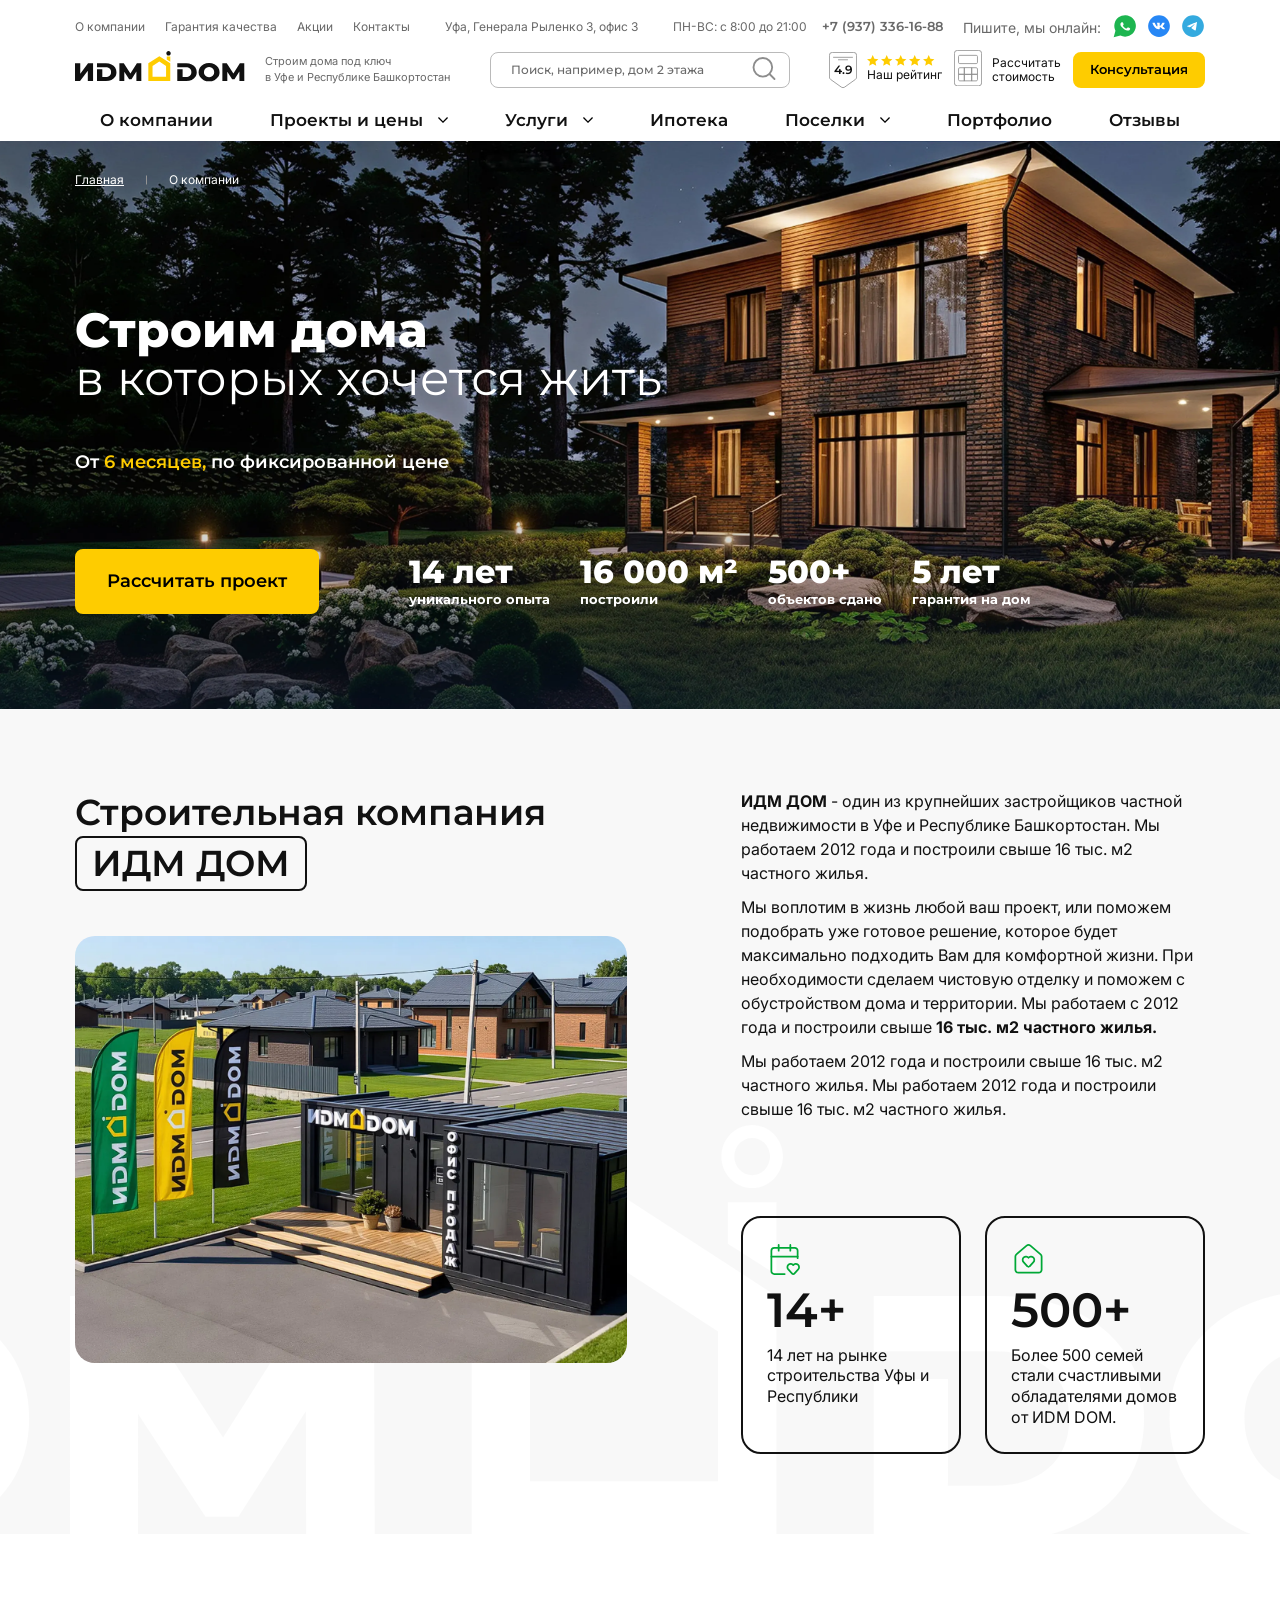
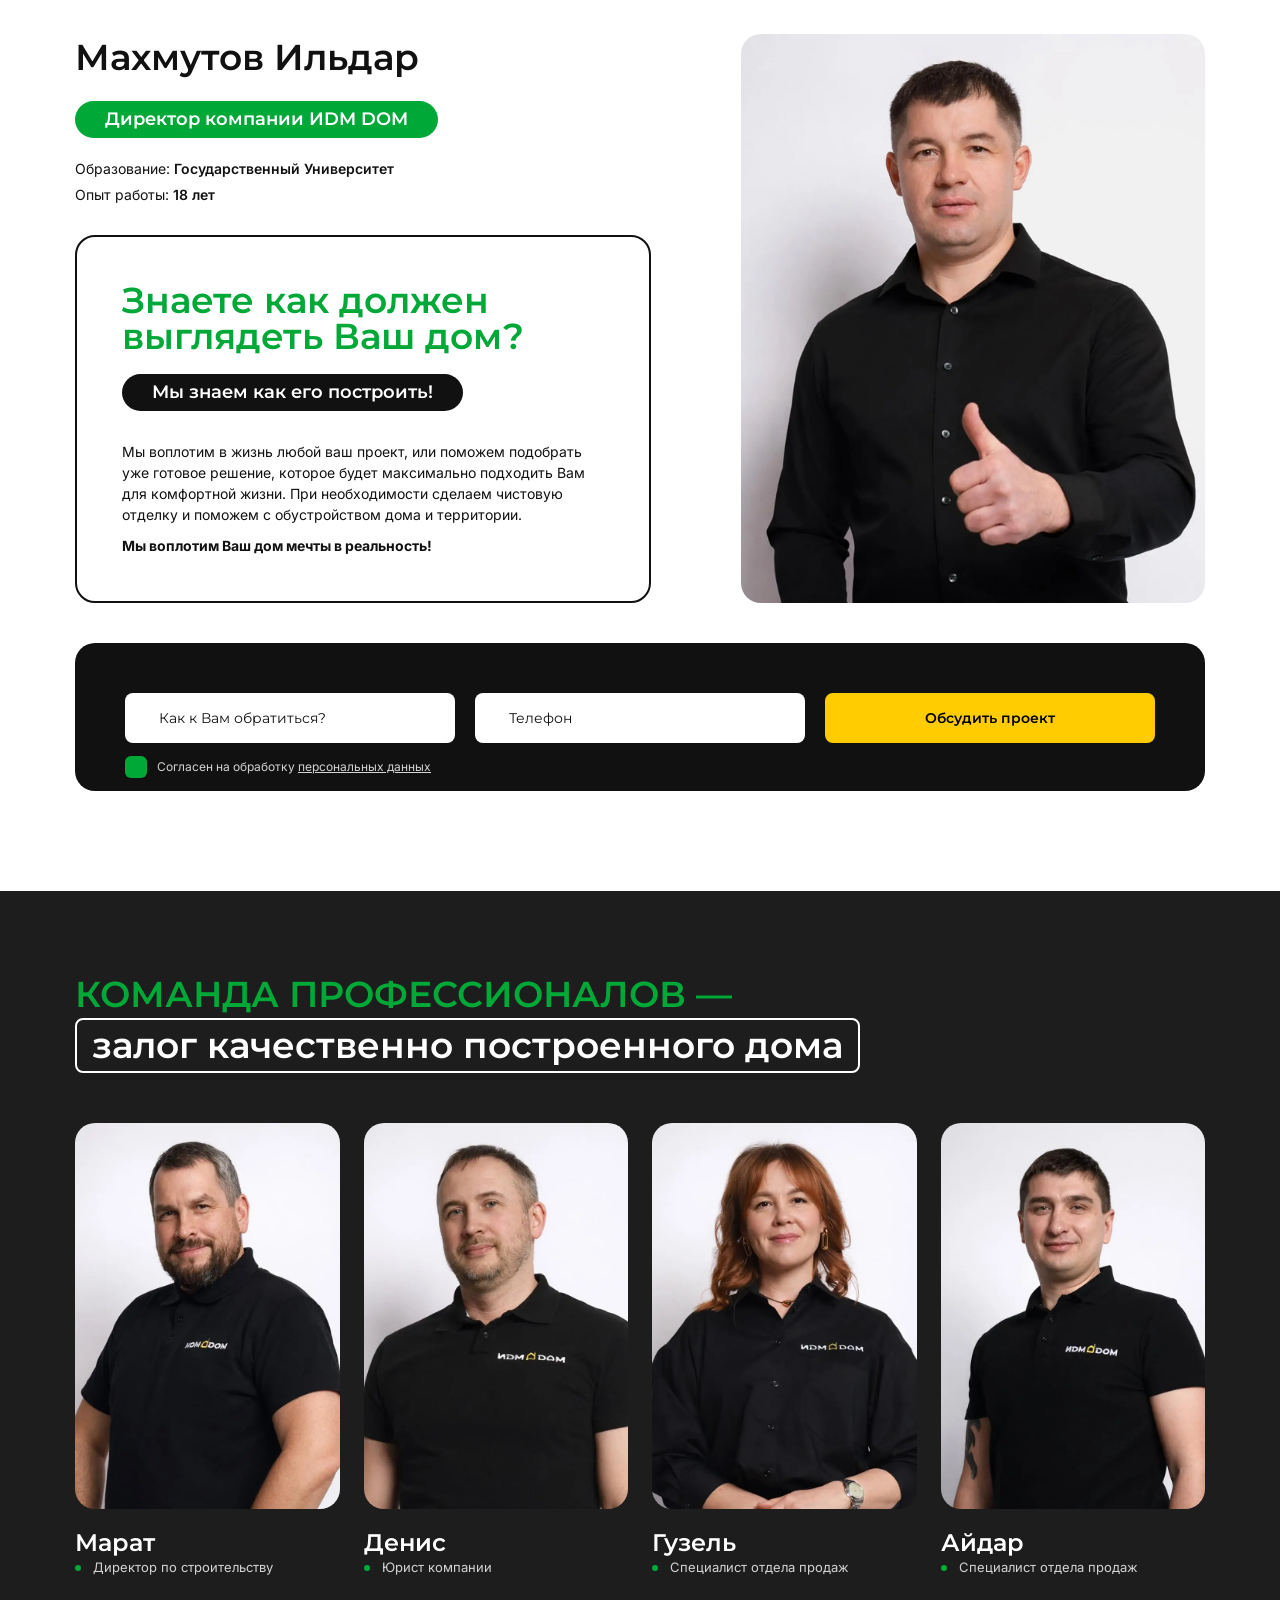
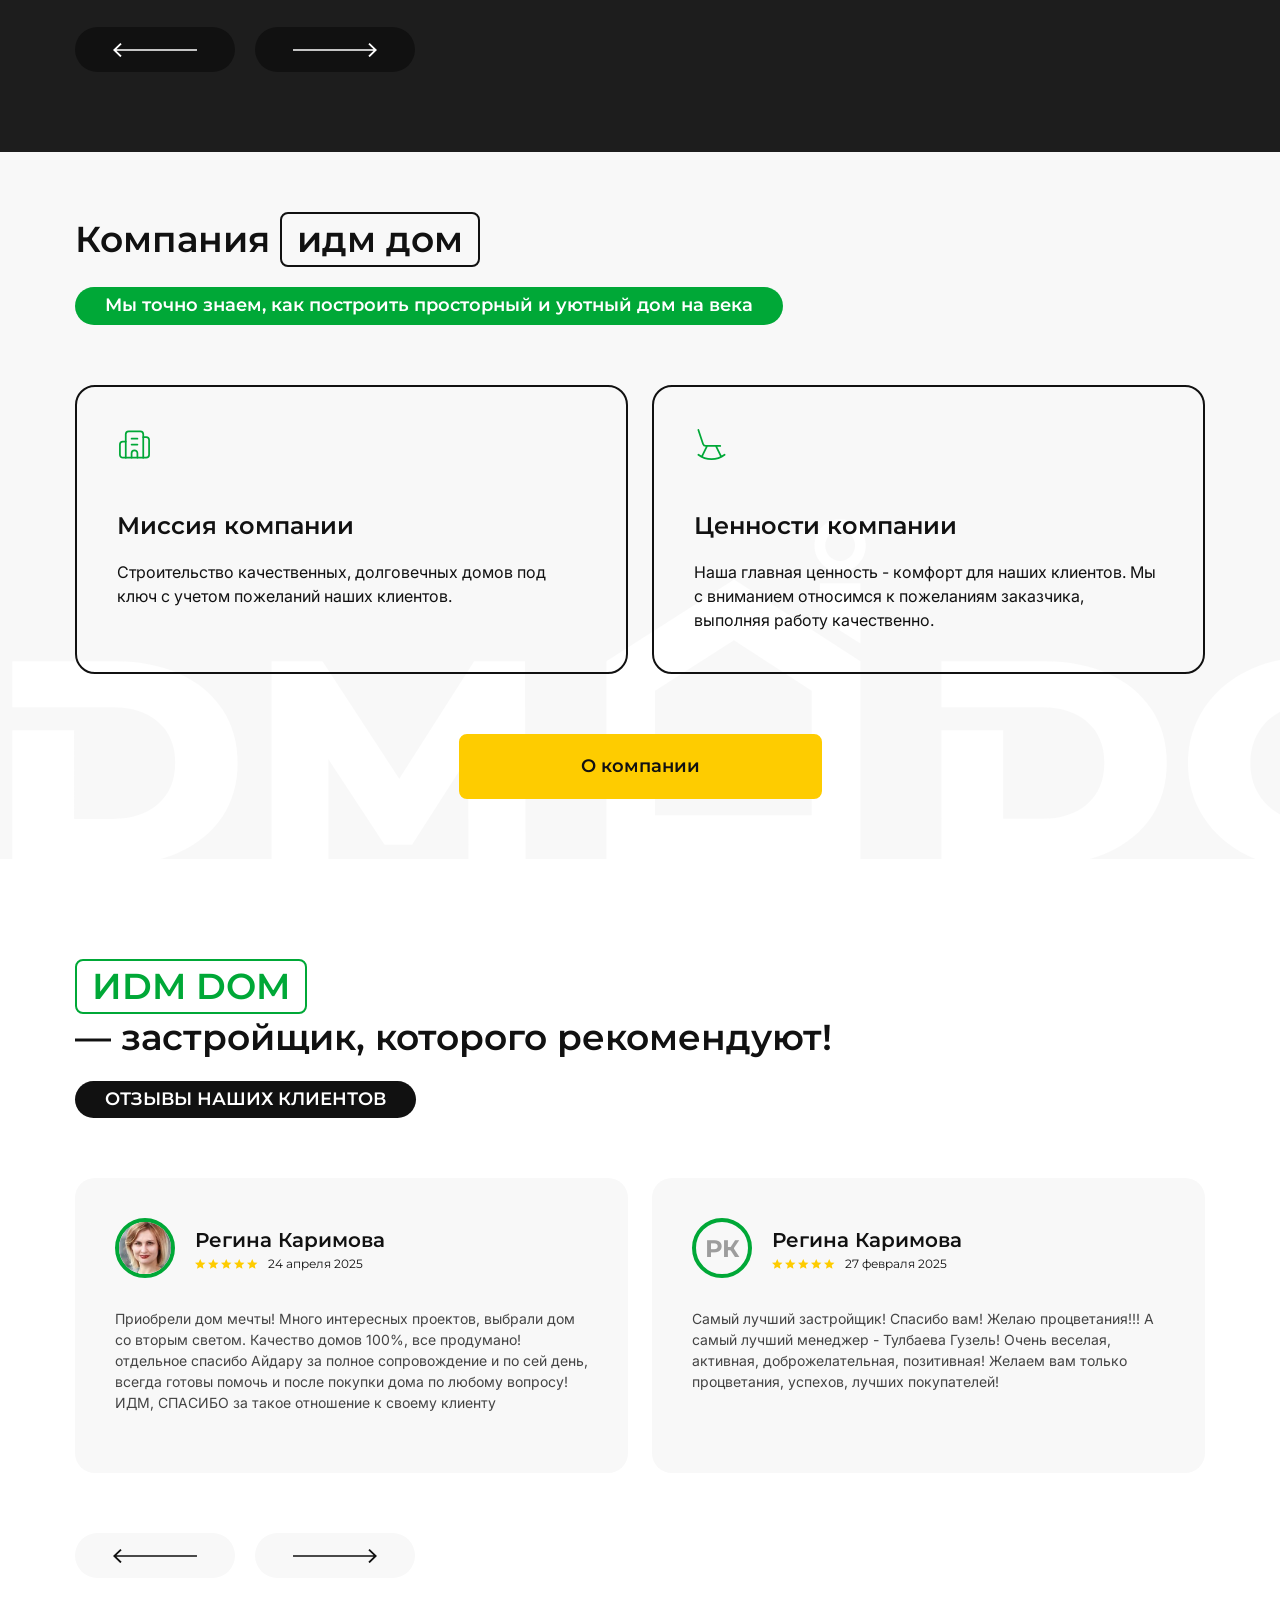
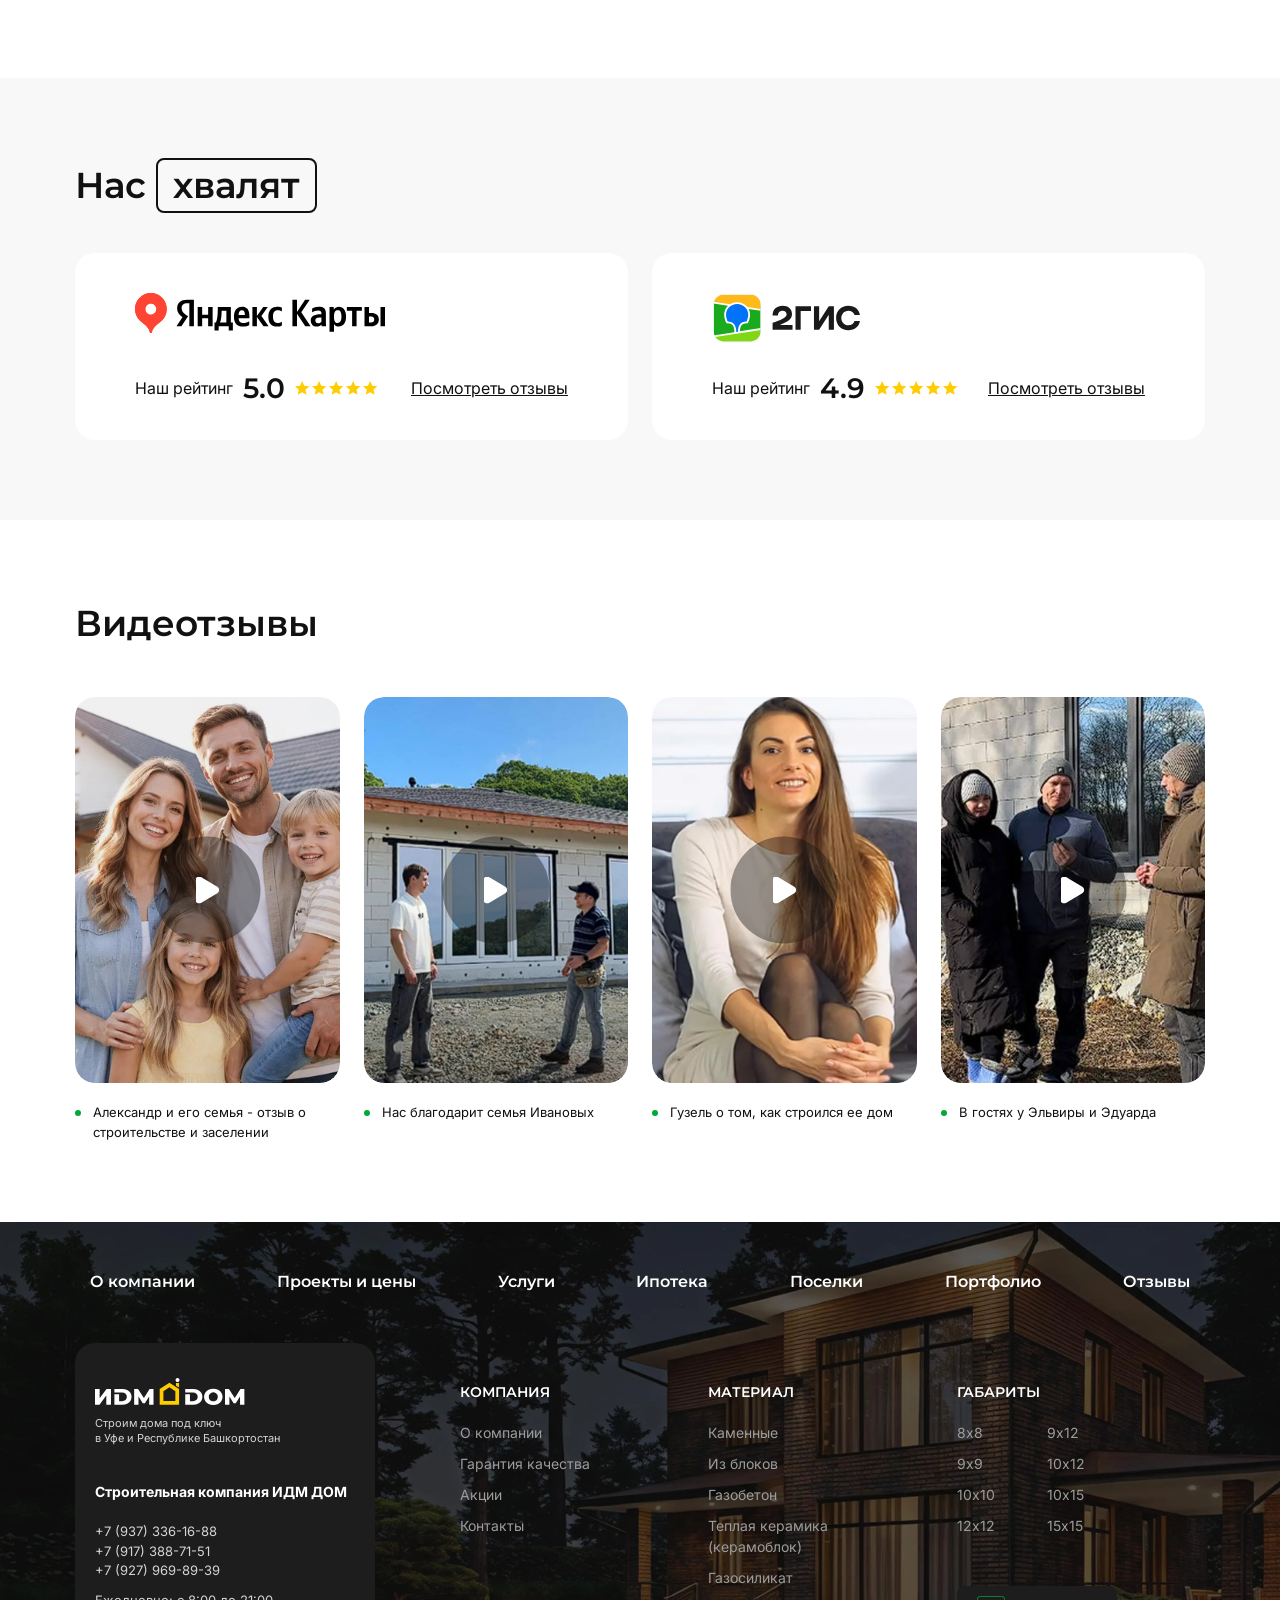
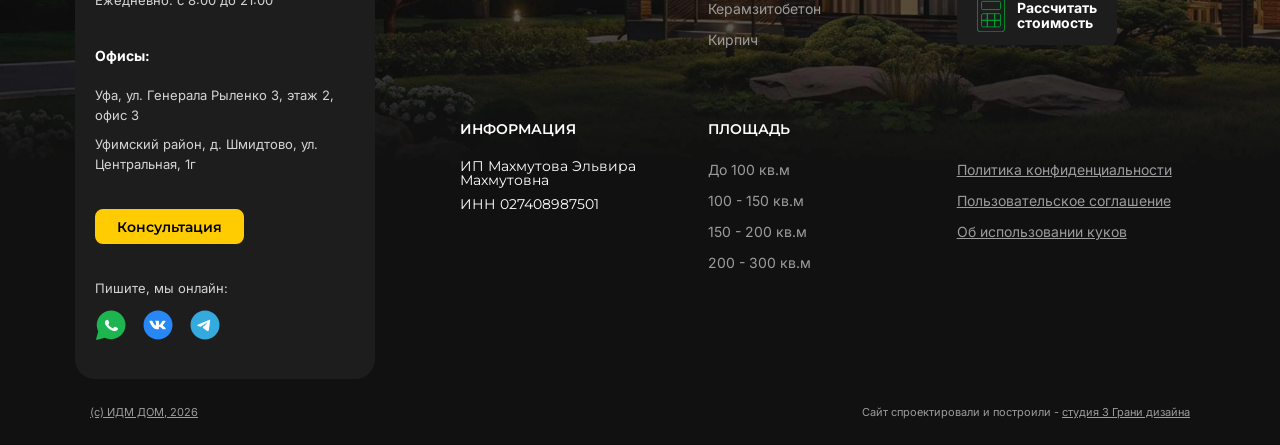
==== commit 7ba84b99: "comment11" ====
--- a/about.html
+++ b/about.html
@@ -768,9 +768,14 @@
 						</div>
 						<div class="info__right">
 							<div class="info__text">
-								<p><span>ИДМ ДОМ</span> - один из крупнейших застройщиков частной недвижимости в Уфе и Республике Башкортостан. Мы работаем 2012 года и построили свыше 16 тыс. м2 частного жилья.</p>
-								<p>Мы воплотим в жизнь любой ваш проект, или поможем подобрать уже готовое решение, которое будет максимально подходить Вам для комфортной жизни. При необходимости сделаем чистовую отделку и поможем с обустройством дома и территории. Мы работаем с 2012 года и построили свыше <span>16 тыс. м2 частного жилья.</span></p>
-								<p>Мы работаем 2012 года и построили свыше 16 тыс. м2 частного жилья. Мы работаем 2012 года и построили свыше 16 тыс. м2 частного жилья.</p>
+								<p><span>ИДМ ДОМ</span> - один из крупнейших застройщиков частной недвижимости в Уфе и Республике
+									Башкортостан. Мы работаем 2012 года и построили свыше 16 тыс. м2 частного жилья.</p>
+								<p>Мы воплотим в жизнь любой ваш проект, или поможем подобрать уже готовое решение, которое будет
+									максимально подходить Вам для комфортной жизни. При необходимости сделаем чистовую отделку и поможем с
+									обустройством дома и территории. Мы работаем с 2012 года и построили свыше <span>16 тыс. м2 частного
+										жилья.</span></p>
+								<p>Мы работаем 2012 года и построили свыше 16 тыс. м2 частного жилья. Мы работаем 2012 года и построили
+									свыше 16 тыс. м2 частного жилья.</p>
 							</div>
 							<div class="info__items">
 								<div class="info__item">
@@ -820,7 +825,9 @@
 									<h2 class="director__title2 h2">Знаете как должен выглядеть Ваш дом? </h2>
 									<div class="director__subtitle2 subtitle">Мы знаем как его построить! </div>
 									<div class="director__text">
-										<p>Мы воплотим в жизнь любой ваш проект, или поможем подобрать уже готовое решение, которое будет максимально подходить Вам для комфортной жизни. При необходимости сделаем чистовую отделку и поможем с обустройством дома и территории.</p>
+										<p>Мы воплотим в жизнь любой ваш проект, или поможем подобрать уже готовое решение, которое будет
+											максимально подходить Вам для комфортной жизни. При необходимости сделаем чистовую отделку и
+											поможем с обустройством дома и территории.</p>
 										<p><span>Мы воплотим Ваш дом мечты в реальность!</span></p>
 									</div>
 								</div>
@@ -835,7 +842,7 @@
 									<input type="text" placeholder="Как к Вам обратиться?">
 								</div>
 								<div class="form-group">
-									<input type="tel" placeholder="Телефон">
+									<input class="phone-mask" type="tel" placeholder="Телефон">
 								</div>
 								<button class="form-btn btn btn-yellow">
 									<span>Обсудить проект</span>
@@ -862,6 +869,7 @@
 									<div class="swiper-slide team-card">
 										<div class="team-card__img">
 											<img src="img/team-img.webp" alt="">
+											<img src="img/team-img--1.webp" alt="">
 										</div>
 										<div class="team-card__desc">
 											<div class="team-card__name text32">Марат</div>
@@ -871,6 +879,7 @@
 									<div class="swiper-slide team-card">
 										<div class="team-card__img">
 											<img src="img/team-img2.webp" alt="">
+											<img src="img/team-img2--1.webp" alt="">
 										</div>
 										<div class="team-card__desc">
 											<div class="team-card__name text32">Денис</div>
@@ -880,6 +889,7 @@
 									<div class="swiper-slide team-card">
 										<div class="team-card__img">
 											<img src="img/team-img3.webp" alt="">
+											<img src="img/team-img3--1.webp" alt="">
 										</div>
 										<div class="team-card__desc">
 											<div class="team-card__name text32">Гузель</div>
@@ -889,6 +899,7 @@
 									<div class="swiper-slide team-card">
 										<div class="team-card__img">
 											<img src="img/team-img4.webp" alt="">
+											<img src="img/team-img4--1.webp" alt="">
 										</div>
 										<div class="team-card__desc">
 											<div class="team-card__name text32">Айдар</div>
@@ -897,6 +908,7 @@
 									</div>
 									<div class="swiper-slide team-card">
 										<div class="team-card__img">
+											<img src="img/team-img5--1.webp" alt="">
 											<img src="img/team-img5.webp" alt="">
 										</div>
 										<div class="team-card__desc">
@@ -909,12 +921,14 @@
 							<div class="team__slider-nav">
 								<div class="swiper-button-prev">
 									<svg width="107" height="18" viewBox="0 0 107 18" fill="none" xmlns="http://www.w3.org/2000/svg">
-										<path d="M11 1.6123L4.3457 8H107V10H4.33984L10.9609 16.3877L9.29004 18L0 9L9.3291 0L11 1.6123Z" fill="white"/>
+										<path d="M11 1.6123L4.3457 8H107V10H4.33984L10.9609 16.3877L9.29004 18L0 9L9.3291 0L11 1.6123Z"
+											fill="white" />
 									</svg>
 								</div>
 								<div class="swiper-button-next">
 									<svg width="107" height="18" viewBox="0 0 107 18" fill="none" xmlns="http://www.w3.org/2000/svg">
-										<path d="M96 1.6123L102.654 8H0V10H102.66L96.0391 16.3877L97.71 18L107 9L97.6709 0L96 1.6123Z" fill="white"/>
+										<path d="M96 1.6123L102.654 8H0V10H102.66L96.0391 16.3877L97.71 18L107 9L97.6709 0L96 1.6123Z"
+											fill="white" />
 									</svg>
 								</div>
 							</div>
@@ -933,14 +947,16 @@
 									<img src="img/about2-icon.svg" alt="">
 								</div>
 								<div class="about2__item-title text32">Миссия компании</div>
-								<div class="about2__item-text">Строительство качественных, долговечных домов под ключ с учетом пожеланий наших клиентов.</div>
+								<div class="about2__item-text">Строительство качественных, долговечных домов под ключ с учетом пожеланий
+									наших клиентов.</div>
 							</div>
 							<div class="about2__item">
 								<div class="about2__item-icon">
 									<img src="img/about2-icon2.svg" alt="">
 								</div>
 								<div class="about2__item-title text32">Ценности компании</div>
-								<div class="about2__item-text">Наша главная ценность - комфорт для наших клиентов. Мы с вниманием относимся к пожеланиям заказчика, выполняя  работу качественно.</div>
+								<div class="about2__item-text">Наша главная ценность - комфорт для наших клиентов. Мы с вниманием
+									относимся к пожеланиям заказчика, выполняя работу качественно.</div>
 							</div>
 						</div>
 						<div class="about2__bottom">
@@ -986,7 +1002,10 @@
 											</div>
 										</div>
 										<div class="feedback-card__desc">
-											<div class="feedback-card__text">Приобрели дом мечты! Много интересных проектов, выбрали дом со вторым светом. Качество домов 100%, все продумано! отдельное спасибо Айдару за полное сопровождение и по сей день, всегда готовы помочь и после покупки дома по любому вопросу! ИДМ, СПАСИБО за такое отношение к своему клиенту</div>
+											<div class="feedback-card__text">Приобрели дом мечты! Много интересных проектов, выбрали дом со
+												вторым светом. Качество домов 100%, все продумано! отдельное спасибо Айдару за полное
+												сопровождение и по сей день, всегда готовы помочь и после покупки дома по любому вопросу! ИДМ,
+												СПАСИБО за такое отношение к своему клиенту</div>
 										</div>
 									</div>
 									<div class="swiper-slide feedback-card">
@@ -1007,7 +1026,9 @@
 											</div>
 										</div>
 										<div class="feedback-card__desc">
-											<div class="feedback-card__text">Самый лучший застройщик! Спасибо вам! Желаю процветания!!! А самый лучший менеджер - Тулбаева Гузель! Очень веселая, активная, доброжелательная, позитивная! Желаем вам только процветания, успехов, лучших покупателей!</div>
+											<div class="feedback-card__text">Самый лучший застройщик! Спасибо вам! Желаю процветания!!! А
+												самый лучший менеджер - Тулбаева Гузель! Очень веселая, активная, доброжелательная, позитивная!
+												Желаем вам только процветания, успехов, лучших покупателей!</div>
 										</div>
 									</div>
 									<div class="swiper-slide feedback-card">
@@ -1030,7 +1051,10 @@
 											</div>
 										</div>
 										<div class="feedback-card__desc">
-											<div class="feedback-card__text">Приобрели дом мечты! Много интересных проектов, выбрали дом со вторым светом. Качество домов 100%, все продумано! отдельное спасибо Айдару за полное сопровождение и по сей день, всегда готовы помочь и после покупки дома по любому вопросу! ИДМ, СПАСИБО за такое отношение к своему клиенту</div>
+											<div class="feedback-card__text">Приобрели дом мечты! Много интересных проектов, выбрали дом со
+												вторым светом. Качество домов 100%, все продумано! отдельное спасибо Айдару за полное
+												сопровождение и по сей день, всегда готовы помочь и после покупки дома по любому вопросу! ИДМ,
+												СПАСИБО за такое отношение к своему клиенту</div>
 										</div>
 									</div>
 									<div class="swiper-slide feedback-card">
@@ -1051,7 +1075,9 @@
 											</div>
 										</div>
 										<div class="feedback-card__desc">
-											<div class="feedback-card__text">Самый лучший застройщик! Спасибо вам! Желаю процветания!!! А самый лучший менеджер - Тулбаева Гузель! Очень веселая, активная, доброжелательная, позитивная! Желаем вам только процветания, успехов, лучших покупателей!</div>
+											<div class="feedback-card__text">Самый лучший застройщик! Спасибо вам! Желаю процветания!!! А
+												самый лучший менеджер - Тулбаева Гузель! Очень веселая, активная, доброжелательная, позитивная!
+												Желаем вам только процветания, успехов, лучших покупателей!</div>
 										</div>
 									</div>
 									<div class="swiper-slide feedback-card">
@@ -1074,7 +1100,10 @@
 											</div>
 										</div>
 										<div class="feedback-card__desc">
-											<div class="feedback-card__text">Приобрели дом мечты! Много интересных проектов, выбрали дом со вторым светом. Качество домов 100%, все продумано! отдельное спасибо Айдару за полное сопровождение и по сей день, всегда готовы помочь и после покупки дома по любому вопросу! ИДМ, СПАСИБО за такое отношение к своему клиенту</div>
+											<div class="feedback-card__text">Приобрели дом мечты! Много интересных проектов, выбрали дом со
+												вторым светом. Качество домов 100%, все продумано! отдельное спасибо Айдару за полное
+												сопровождение и по сей день, всегда готовы помочь и после покупки дома по любому вопросу! ИДМ,
+												СПАСИБО за такое отношение к своему клиенту</div>
 										</div>
 									</div>
 									<div class="swiper-slide feedback-card">
@@ -1095,7 +1124,9 @@
 											</div>
 										</div>
 										<div class="feedback-card__desc">
-											<div class="feedback-card__text">Самый лучший застройщик! Спасибо вам! Желаю процветания!!! А самый лучший менеджер - Тулбаева Гузель! Очень веселая, активная, доброжелательная, позитивная! Желаем вам только процветания, успехов, лучших покупателей!</div>
+											<div class="feedback-card__text">Самый лучший застройщик! Спасибо вам! Желаю процветания!!! А
+												самый лучший менеджер - Тулбаева Гузель! Очень веселая, активная, доброжелательная, позитивная!
+												Желаем вам только процветания, успехов, лучших покупателей!</div>
 										</div>
 									</div>
 								</div>
@@ -1103,12 +1134,14 @@
 							<div class="feedback__slider-nav">
 								<div class="swiper-button-prev">
 									<svg width="107" height="18" viewBox="0 0 107 18" fill="none" xmlns="http://www.w3.org/2000/svg">
-										<path d="M11 1.6123L4.3457 8H107V10H4.33984L10.9609 16.3877L9.29004 18L0 9L9.3291 0L11 1.6123Z" fill="#111111"/>
+										<path d="M11 1.6123L4.3457 8H107V10H4.33984L10.9609 16.3877L9.29004 18L0 9L9.3291 0L11 1.6123Z"
+											fill="#111111" />
 									</svg>
 								</div>
 								<div class="swiper-button-next">
 									<svg width="107" height="18" viewBox="0 0 107 18" fill="none" xmlns="http://www.w3.org/2000/svg">
-										<path d="M96 1.6123L102.654 8H0V10H102.66L96.0391 16.3877L97.71 18L107 9L97.6709 0L96 1.6123Z" fill="#111111"/>
+										<path d="M96 1.6123L102.654 8H0V10H102.66L96.0391 16.3877L97.71 18L107 9L97.6709 0L96 1.6123Z"
+											fill="#111111" />
 									</svg>
 								</div>
 							</div>
@@ -1512,14 +1545,15 @@
 
 	<button class="up">
 		<svg width="24" height="39" viewBox="0 0 24 39" fill="none" xmlns="http://www.w3.org/2000/svg">
-			<path d="M2.15039 14L10.5 5.69629L10.5 38.5332L13.5 38.5332L13.5 5.68945L21.8496 13.9502L24 11.8232L12 5.24537e-07L-5.18987e-07 11.873L2.15039 14Z" fill="white"/>
+			<path
+				d="M2.15039 14L10.5 5.69629L10.5 38.5332L13.5 38.5332L13.5 5.68945L21.8496 13.9502L24 11.8232L12 5.24537e-07L-5.18987e-07 11.873L2.15039 14Z"
+				fill="white" />
 		</svg>
 		<span>НАВЕРХ</span>
 	</button>
 
 	<script src="js/libs.min.js"></script>
 <script src="js/main.min.js"></script>
-
 </body>
 
-</html>
+</html>
--- a/css/libs.min.css
+++ b/css/libs.min.css
@@ -1,3 +1,5 @@
 @font-face{font-family:"swiper-icons";src:url("data:application/font-woff;charset=utf-8;base64, [base64]//wADZ2x5ZgAAAywAAADMAAAD2MHtryVoZWFkAAABbAAAADAAAAA2E2+eoWhoZWEAAAGcAAAAHwAAACQC9gDzaG10eAAAAigAAAAZAAAArgJkABFsb2NhAAAC0AAAAFoAAABaFQAUGG1heHAAAAG8AAAAHwAAACAAcABAbmFtZQAAA/gAAAE5AAACXvFdBwlwb3N0AAAFNAAAAGIAAACE5s74hXjaY2BkYGAAYpf5Hu/j+W2+MnAzMYDAzaX6QjD6/4//Bxj5GA8AuRwMYGkAPywL13jaY2BkYGA88P8Agx4j+/8fQDYfA1AEBWgDAIB2BOoAeNpjYGRgYNBh4GdgYgABEMnIABJzYNADCQAACWgAsQB42mNgYfzCOIGBlYGB0YcxjYGBwR1Kf2WQZGhhYGBiYGVmgAFGBiQQkOaawtDAoMBQxXjg/wEGPcYDDA4wNUA2CCgwsAAAO4EL6gAAeNpj2M0gyAACqxgGNWBkZ2D4/wMA+xkDdgAAAHjaY2BgYGaAYBkGRgYQiAHyGMF8FgYHIM3DwMHABGQrMOgyWDLEM1T9/w8UBfEMgLzE////P/5//f/V/xv+r4eaAAeMbAxwIUYmIMHEgKYAYjUcsDAwsLKxc3BycfPw8jEQA/[base64]/uznmfPFBNODM2K7MTQ45YEAZqGP81AmGGcF3iPqOop0r1SPTaTbVkfUe4HXj97wYE+yNwWYxwWu4v1ugWHgo3S1XdZEVqWM7ET0cfnLGxWfkgR42o2PvWrDMBSFj/IHLaF0zKjRgdiVMwScNRAoWUoH78Y2icB/yIY09An6AH2Bdu/UB+yxopYshQiEvnvu0dURgDt8QeC8PDw7Fpji3fEA4z/PEJ6YOB5hKh4dj3EvXhxPqH/SKUY3rJ7srZ4FZnh1PMAtPhwP6fl2PMJMPDgeQ4rY8YT6Gzao0eAEA409DuggmTnFnOcSCiEiLMgxCiTI6Cq5DZUd3Qmp10vO0LaLTd2cjN4fOumlc7lUYbSQcZFkutRG7g6JKZKy0RmdLY680CDnEJ+UMkpFFe1RN7nxdVpXrC4aTtnaurOnYercZg2YVmLN/d/gczfEimrE/fs/bOuq29Zmn8tloORaXgZgGa78yO9/cnXm2BpaGvq25Dv9S4E9+5SIc9PqupJKhYFSSl47+Qcr1mYNAAAAeNptw0cKwkAAAMDZJA8Q7OUJvkLsPfZ6zFVERPy8qHh2YER+3i/BP83vIBLLySsoKimrqKqpa2hp6+jq6RsYGhmbmJqZSy0sraxtbO3sHRydnEMU4uR6yx7JJXveP7WrDycAAAAAAAH//wACeNpjYGRgYOABYhkgZgJCZgZNBkYGLQZtIJsFLMYAAAw3ALgAeNolizEKgDAQBCchRbC2sFER0YD6qVQiBCv/H9ezGI6Z5XBAw8CBK/m5iQQVauVbXLnOrMZv2oLdKFa8Pjuru2hJzGabmOSLzNMzvutpB3N42mNgZGBg4GKQYzBhYMxJLMlj4GBgAYow/P/PAJJhLM6sSoWKfWCAAwDAjgbRAAB42mNgYGBkAIIbCZo5IPrmUn0hGA0AO8EFTQAA");font-weight:400;font-style:normal}:root{--swiper-theme-color: #007aff}.swiper{margin-left:auto;margin-right:auto;position:relative;overflow:hidden;list-style:none;padding:0;z-index:1}.swiper-vertical>.swiper-wrapper{flex-direction:column}.swiper-wrapper{position:relative;width:100%;height:100%;z-index:1;display:flex;transition-property:transform;box-sizing:content-box}.swiper-android .swiper-slide,.swiper-wrapper{transform:translate3d(0px, 0, 0)}.swiper-pointer-events{touch-action:pan-y}.swiper-pointer-events.swiper-vertical{touch-action:pan-x}.swiper-slide{flex-shrink:0;width:100%;height:100%;position:relative;transition-property:transform}.swiper-slide-invisible-blank{visibility:hidden}.swiper-autoheight,.swiper-autoheight .swiper-slide{height:auto}.swiper-autoheight .swiper-wrapper{align-items:flex-start;transition-property:transform,height}.swiper-backface-hidden .swiper-slide{transform:translateZ(0);-webkit-backface-visibility:hidden;backface-visibility:hidden}.swiper-3d,.swiper-3d.swiper-css-mode .swiper-wrapper{perspective:1200px}.swiper-3d .swiper-wrapper,.swiper-3d .swiper-slide,.swiper-3d .swiper-slide-shadow,.swiper-3d .swiper-slide-shadow-left,.swiper-3d .swiper-slide-shadow-right,.swiper-3d .swiper-slide-shadow-top,.swiper-3d .swiper-slide-shadow-bottom,.swiper-3d .swiper-cube-shadow{transform-style:preserve-3d}.swiper-3d .swiper-slide-shadow,.swiper-3d .swiper-slide-shadow-left,.swiper-3d .swiper-slide-shadow-right,.swiper-3d .swiper-slide-shadow-top,.swiper-3d .swiper-slide-shadow-bottom{position:absolute;left:0;top:0;width:100%;height:100%;pointer-events:none;z-index:10}.swiper-3d .swiper-slide-shadow{background:rgba(0,0,0,.15)}.swiper-3d .swiper-slide-shadow-left{background-image:linear-gradient(to left, rgba(0, 0, 0, 0.5), rgba(0, 0, 0, 0))}.swiper-3d .swiper-slide-shadow-right{background-image:linear-gradient(to right, rgba(0, 0, 0, 0.5), rgba(0, 0, 0, 0))}.swiper-3d .swiper-slide-shadow-top{background-image:linear-gradient(to top, rgba(0, 0, 0, 0.5), rgba(0, 0, 0, 0))}.swiper-3d .swiper-slide-shadow-bottom{background-image:linear-gradient(to bottom, rgba(0, 0, 0, 0.5), rgba(0, 0, 0, 0))}.swiper-css-mode>.swiper-wrapper{overflow:auto;scrollbar-width:none;-ms-overflow-style:none}.swiper-css-mode>.swiper-wrapper::-webkit-scrollbar{display:none}.swiper-css-mode>.swiper-wrapper>.swiper-slide{scroll-snap-align:start start}.swiper-horizontal.swiper-css-mode>.swiper-wrapper{scroll-snap-type:x mandatory}.swiper-vertical.swiper-css-mode>.swiper-wrapper{scroll-snap-type:y mandatory}.swiper-centered>.swiper-wrapper::before{content:"";flex-shrink:0;order:9999}.swiper-centered.swiper-horizontal>.swiper-wrapper>.swiper-slide:first-child{margin-inline-start:var(--swiper-centered-offset-before)}.swiper-centered.swiper-horizontal>.swiper-wrapper::before{height:100%;min-height:1px;width:var(--swiper-centered-offset-after)}.swiper-centered.swiper-vertical>.swiper-wrapper>.swiper-slide:first-child{margin-block-start:var(--swiper-centered-offset-before)}.swiper-centered.swiper-vertical>.swiper-wrapper::before{width:100%;min-width:1px;height:var(--swiper-centered-offset-after)}.swiper-centered>.swiper-wrapper>.swiper-slide{scroll-snap-align:center center}.swiper-virtual .swiper-slide{-webkit-backface-visibility:hidden;transform:translateZ(0)}.swiper-virtual.swiper-css-mode .swiper-wrapper::after{content:"";position:absolute;left:0;top:0;pointer-events:none}.swiper-virtual.swiper-css-mode.swiper-horizontal .swiper-wrapper::after{height:1px;width:var(--swiper-virtual-size)}.swiper-virtual.swiper-css-mode.swiper-vertical .swiper-wrapper::after{width:1px;height:var(--swiper-virtual-size)}:root{--swiper-navigation-size: 44px}.swiper-button-prev,.swiper-button-next{position:absolute;top:50%;width:calc(var(--swiper-navigation-size)/44*27);height:var(--swiper-navigation-size);margin-top:calc(0px - var(--swiper-navigation-size)/2);z-index:10;cursor:pointer;display:flex;align-items:center;justify-content:center;color:var(--swiper-navigation-color, var(--swiper-theme-color))}.swiper-button-prev.swiper-button-disabled,.swiper-button-next.swiper-button-disabled{opacity:.35;cursor:auto;pointer-events:none}.swiper-button-prev.swiper-button-hidden,.swiper-button-next.swiper-button-hidden{opacity:0;cursor:auto;pointer-events:none}.swiper-navigation-disabled .swiper-button-prev,.swiper-navigation-disabled .swiper-button-next{display:none !important}.swiper-button-prev:after,.swiper-button-next:after{font-family:swiper-icons;font-size:var(--swiper-navigation-size);text-transform:none !important;letter-spacing:0;font-variant:initial;line-height:1}.swiper-button-prev,.swiper-rtl .swiper-button-next{left:10px;right:auto}.swiper-button-prev:after,.swiper-rtl .swiper-button-next:after{content:"prev"}.swiper-button-next,.swiper-rtl .swiper-button-prev{right:10px;left:auto}.swiper-button-next:after,.swiper-rtl .swiper-button-prev:after{content:"next"}.swiper-button-lock{display:none}.swiper-pagination{position:absolute;text-align:center;transition:300ms opacity;transform:translate3d(0, 0, 0);z-index:10}.swiper-pagination.swiper-pagination-hidden{opacity:0}.swiper-pagination-disabled>.swiper-pagination,.swiper-pagination.swiper-pagination-disabled{display:none !important}.swiper-pagination-fraction,.swiper-pagination-custom,.swiper-horizontal>.swiper-pagination-bullets,.swiper-pagination-bullets.swiper-pagination-horizontal{bottom:10px;left:0;width:100%}.swiper-pagination-bullets-dynamic{overflow:hidden;font-size:0}.swiper-pagination-bullets-dynamic .swiper-pagination-bullet{transform:scale(0.33);position:relative}.swiper-pagination-bullets-dynamic .swiper-pagination-bullet-active{transform:scale(1)}.swiper-pagination-bullets-dynamic .swiper-pagination-bullet-active-main{transform:scale(1)}.swiper-pagination-bullets-dynamic .swiper-pagination-bullet-active-prev{transform:scale(0.66)}.swiper-pagination-bullets-dynamic .swiper-pagination-bullet-active-prev-prev{transform:scale(0.33)}.swiper-pagination-bullets-dynamic .swiper-pagination-bullet-active-next{transform:scale(0.66)}.swiper-pagination-bullets-dynamic .swiper-pagination-bullet-active-next-next{transform:scale(0.33)}.swiper-pagination-bullet{width:var(--swiper-pagination-bullet-width, var(--swiper-pagination-bullet-size, 8px));height:var(--swiper-pagination-bullet-height, var(--swiper-pagination-bullet-size, 8px));display:inline-block;border-radius:50%;background:var(--swiper-pagination-bullet-inactive-color, #000);opacity:var(--swiper-pagination-bullet-inactive-opacity, 0.2)}button.swiper-pagination-bullet{border:none;margin:0;padding:0;box-shadow:none;-webkit-appearance:none;appearance:none}.swiper-pagination-clickable .swiper-pagination-bullet{cursor:pointer}.swiper-pagination-bullet:only-child{display:none !important}.swiper-pagination-bullet-active{opacity:var(--swiper-pagination-bullet-opacity, 1);background:var(--swiper-pagination-color, var(--swiper-theme-color))}.swiper-vertical>.swiper-pagination-bullets,.swiper-pagination-vertical.swiper-pagination-bullets{right:10px;top:50%;transform:translate3d(0px, -50%, 0)}.swiper-vertical>.swiper-pagination-bullets .swiper-pagination-bullet,.swiper-pagination-vertical.swiper-pagination-bullets .swiper-pagination-bullet{margin:var(--swiper-pagination-bullet-vertical-gap, 6px) 0;display:block}.swiper-vertical>.swiper-pagination-bullets.swiper-pagination-bullets-dynamic,.swiper-pagination-vertical.swiper-pagination-bullets.swiper-pagination-bullets-dynamic{top:50%;transform:translateY(-50%);width:8px}.swiper-vertical>.swiper-pagination-bullets.swiper-pagination-bullets-dynamic .swiper-pagination-bullet,.swiper-pagination-vertical.swiper-pagination-bullets.swiper-pagination-bullets-dynamic .swiper-pagination-bullet{display:inline-block;transition:200ms transform,200ms top}.swiper-horizontal>.swiper-pagination-bullets .swiper-pagination-bullet,.swiper-pagination-horizontal.swiper-pagination-bullets .swiper-pagination-bullet{margin:0 var(--swiper-pagination-bullet-horizontal-gap, 4px)}.swiper-horizontal>.swiper-pagination-bullets.swiper-pagination-bullets-dynamic,.swiper-pagination-horizontal.swiper-pagination-bullets.swiper-pagination-bullets-dynamic{left:50%;transform:translateX(-50%);white-space:nowrap}.swiper-horizontal>.swiper-pagination-bullets.swiper-pagination-bullets-dynamic .swiper-pagination-bullet,.swiper-pagination-horizontal.swiper-pagination-bullets.swiper-pagination-bullets-dynamic .swiper-pagination-bullet{transition:200ms transform,200ms left}.swiper-horizontal.swiper-rtl>.swiper-pagination-bullets-dynamic .swiper-pagination-bullet{transition:200ms transform,200ms right}.swiper-pagination-progressbar{background:rgba(0,0,0,.25);position:absolute}.swiper-pagination-progressbar .swiper-pagination-progressbar-fill{background:var(--swiper-pagination-color, var(--swiper-theme-color));position:absolute;left:0;top:0;width:100%;height:100%;transform:scale(0);transform-origin:left top}.swiper-rtl .swiper-pagination-progressbar .swiper-pagination-progressbar-fill{transform-origin:right top}.swiper-horizontal>.swiper-pagination-progressbar,.swiper-pagination-progressbar.swiper-pagination-horizontal,.swiper-vertical>.swiper-pagination-progressbar.swiper-pagination-progressbar-opposite,.swiper-pagination-progressbar.swiper-pagination-vertical.swiper-pagination-progressbar-opposite{width:100%;height:4px;left:0;top:0}.swiper-vertical>.swiper-pagination-progressbar,.swiper-pagination-progressbar.swiper-pagination-vertical,.swiper-horizontal>.swiper-pagination-progressbar.swiper-pagination-progressbar-opposite,.swiper-pagination-progressbar.swiper-pagination-horizontal.swiper-pagination-progressbar-opposite{width:4px;height:100%;left:0;top:0}.swiper-pagination-lock{display:none}.swiper-scrollbar{border-radius:10px;position:relative;-ms-touch-action:none;background:rgba(0,0,0,.1)}.swiper-scrollbar-disabled>.swiper-scrollbar,.swiper-scrollbar.swiper-scrollbar-disabled{display:none !important}.swiper-horizontal>.swiper-scrollbar,.swiper-scrollbar.swiper-scrollbar-horizontal{position:absolute;left:1%;bottom:3px;z-index:50;height:5px;width:98%}.swiper-vertical>.swiper-scrollbar,.swiper-scrollbar.swiper-scrollbar-vertical{position:absolute;right:3px;top:1%;z-index:50;width:5px;height:98%}.swiper-scrollbar-drag{height:100%;width:100%;position:relative;background:rgba(0,0,0,.5);border-radius:10px;left:0;top:0}.swiper-scrollbar-cursor-drag{cursor:move}.swiper-scrollbar-lock{display:none}.swiper-zoom-container{width:100%;height:100%;display:flex;justify-content:center;align-items:center;text-align:center}.swiper-zoom-container>img,.swiper-zoom-container>svg,.swiper-zoom-container>canvas{max-width:100%;max-height:100%;object-fit:contain}.swiper-slide-zoomed{cursor:move}.swiper-lazy-preloader{width:42px;height:42px;position:absolute;left:50%;top:50%;margin-left:-21px;margin-top:-21px;z-index:10;transform-origin:50%;box-sizing:border-box;border:4px solid var(--swiper-preloader-color, var(--swiper-theme-color));border-radius:50%;border-top-color:rgba(0,0,0,0)}.swiper:not(.swiper-watch-progress) .swiper-lazy-preloader,.swiper-watch-progress .swiper-slide-visible .swiper-lazy-preloader{animation:swiper-preloader-spin 1s infinite linear}.swiper-lazy-preloader-white{--swiper-preloader-color: #fff}.swiper-lazy-preloader-black{--swiper-preloader-color: #000}@keyframes swiper-preloader-spin{0%{transform:rotate(0deg)}100%{transform:rotate(360deg)}}.swiper .swiper-notification{position:absolute;left:0;top:0;pointer-events:none;opacity:0;z-index:-1000}.swiper-free-mode>.swiper-wrapper{transition-timing-function:ease-out;margin:0 auto}.swiper-grid>.swiper-wrapper{flex-wrap:wrap}.swiper-grid-column>.swiper-wrapper{flex-wrap:wrap;flex-direction:column}.swiper-fade.swiper-free-mode .swiper-slide{transition-timing-function:ease-out}.swiper-fade .swiper-slide{pointer-events:none;transition-property:opacity}.swiper-fade .swiper-slide .swiper-slide{pointer-events:none}.swiper-fade .swiper-slide-active,.swiper-fade .swiper-slide-active .swiper-slide-active{pointer-events:auto}.swiper-cube{overflow:visible}.swiper-cube .swiper-slide{pointer-events:none;-webkit-backface-visibility:hidden;backface-visibility:hidden;z-index:1;visibility:hidden;transform-origin:0 0;width:100%;height:100%}.swiper-cube .swiper-slide .swiper-slide{pointer-events:none}.swiper-cube.swiper-rtl .swiper-slide{transform-origin:100% 0}.swiper-cube .swiper-slide-active,.swiper-cube .swiper-slide-active .swiper-slide-active{pointer-events:auto}.swiper-cube .swiper-slide-active,.swiper-cube .swiper-slide-next,.swiper-cube .swiper-slide-prev,.swiper-cube .swiper-slide-next+.swiper-slide{pointer-events:auto;visibility:visible}.swiper-cube .swiper-slide-shadow-top,.swiper-cube .swiper-slide-shadow-bottom,.swiper-cube .swiper-slide-shadow-left,.swiper-cube .swiper-slide-shadow-right{z-index:0;-webkit-backface-visibility:hidden;backface-visibility:hidden}.swiper-cube .swiper-cube-shadow{position:absolute;left:0;bottom:0px;width:100%;height:100%;opacity:.6;z-index:0}.swiper-cube .swiper-cube-shadow:before{content:"";background:#000;position:absolute;left:0;top:0;bottom:0;right:0;filter:blur(50px)}.swiper-flip{overflow:visible}.swiper-flip .swiper-slide{pointer-events:none;-webkit-backface-visibility:hidden;backface-visibility:hidden;z-index:1}.swiper-flip .swiper-slide .swiper-slide{pointer-events:none}.swiper-flip .swiper-slide-active,.swiper-flip .swiper-slide-active .swiper-slide-active{pointer-events:auto}.swiper-flip .swiper-slide-shadow-top,.swiper-flip .swiper-slide-shadow-bottom,.swiper-flip .swiper-slide-shadow-left,.swiper-flip .swiper-slide-shadow-right{z-index:0;-webkit-backface-visibility:hidden;backface-visibility:hidden}.swiper-creative .swiper-slide{-webkit-backface-visibility:hidden;backface-visibility:hidden;overflow:hidden;transition-property:transform,opacity,height}.swiper-cards{overflow:visible}.swiper-cards .swiper-slide{transform-origin:center bottom;-webkit-backface-visibility:hidden;backface-visibility:hidden;overflow:hidden}
 .carousel{position:relative;box-sizing:border-box}.carousel *,.carousel *:before,.carousel *:after{box-sizing:inherit}.carousel.is-draggable{cursor:move;cursor:grab}.carousel.is-dragging{cursor:move;cursor:grabbing}.carousel__viewport{position:relative;overflow:hidden;max-width:100%;max-height:100%}.carousel__track{display:flex}.carousel__slide{flex:0 0 auto;width:var(--carousel-slide-width, 60%);max-width:100%;padding:1rem;position:relative;overflow-x:hidden;overflow-y:auto;overscroll-behavior:contain}.has-dots{margin-bottom:calc(.5rem + 22px)}.carousel__dots{margin:0 auto;padding:0;position:absolute;top:calc(100% + .5rem);left:0;right:0;display:flex;justify-content:center;list-style:none;user-select:none}.carousel__dots .carousel__dot{margin:0;padding:0;display:block;position:relative;width:22px;height:22px;cursor:pointer}.carousel__dots .carousel__dot:after{content:"";width:8px;height:8px;border-radius:50%;position:absolute;top:50%;left:50%;transform:translate(-50%, -50%);background-color:currentColor;opacity:.25;transition:opacity .15s ease-in-out}.carousel__dots .carousel__dot.is-selected:after{opacity:1}.carousel__button{width:var(--carousel-button-width, 48px);height:var(--carousel-button-height, 48px);padding:0;border:0;display:flex;justify-content:center;align-items:center;pointer-events:all;cursor:pointer;color:var(--carousel-button-color, currentColor);background:var(--carousel-button-bg, transparent);border-radius:var(--carousel-button-border-radius, 50%);box-shadow:var(--carousel-button-shadow, none);transition:opacity .15s ease}.carousel__button.is-prev,.carousel__button.is-next{position:absolute;top:50%;transform:translateY(-50%)}.carousel__button.is-prev{left:10px}.carousel__button.is-next{right:10px}.carousel__button[disabled]{cursor:default;opacity:.3}.carousel__button svg{width:var(--carousel-button-svg-width, 50%);height:var(--carousel-button-svg-height, 50%);fill:none;stroke:currentColor;stroke-width:var(--carousel-button-svg-stroke-width, 1.5);stroke-linejoin:bevel;stroke-linecap:round;filter:var(--carousel-button-svg-filter, none);pointer-events:none}html.with-fancybox{scroll-behavior:auto}body.compensate-for-scrollbar{overflow:hidden !important;touch-action:none}.fancybox__container{position:fixed;top:0;left:0;bottom:0;right:0;direction:ltr;margin:0;padding:env(safe-area-inset-top, 0px) env(safe-area-inset-right, 0px) env(safe-area-inset-bottom, 0px) env(safe-area-inset-left, 0px);box-sizing:border-box;display:flex;flex-direction:column;color:var(--fancybox-color, #fff);-webkit-tap-highlight-color:rgba(0,0,0,0);overflow:hidden;z-index:1050;outline:none;transform-origin:top left;--carousel-button-width: 48px;--carousel-button-height: 48px;--carousel-button-svg-width: 24px;--carousel-button-svg-height: 24px;--carousel-button-svg-stroke-width: 2.5;--carousel-button-svg-filter: drop-shadow(1px 1px 1px rgba(0, 0, 0, 0.4))}.fancybox__container *,.fancybox__container *::before,.fancybox__container *::after{box-sizing:inherit}.fancybox__container :focus{outline:none}body:not(.is-using-mouse) .fancybox__container :focus{box-shadow:0 0 0 1px #fff,0 0 0 2px var(--fancybox-accent-color, rgba(1, 210, 232, 0.94))}@media all and (min-width: 1024px){.fancybox__container{--carousel-button-width:48px;--carousel-button-height:48px;--carousel-button-svg-width:27px;--carousel-button-svg-height:27px}}.fancybox__backdrop{position:absolute;top:0;right:0;bottom:0;left:0;z-index:-1;background:var(--fancybox-bg, rgba(24, 24, 27, 0.92))}.fancybox__carousel{position:relative;flex:1 1 auto;min-height:0;height:100%;z-index:10}.fancybox__carousel.has-dots{margin-bottom:calc(.5rem + 22px)}.fancybox__viewport{position:relative;width:100%;height:100%;overflow:visible;cursor:default}.fancybox__track{display:flex;height:100%}.fancybox__slide{flex:0 0 auto;width:100%;max-width:100%;margin:0;padding:48px 8px 8px 8px;position:relative;overscroll-behavior:contain;display:flex;flex-direction:column;outline:0;overflow:auto;--carousel-button-width: 36px;--carousel-button-height: 36px;--carousel-button-svg-width: 22px;--carousel-button-svg-height: 22px}.fancybox__slide::before,.fancybox__slide::after{content:"";flex:0 0 0;margin:auto}@media all and (min-width: 1024px){.fancybox__slide{padding:64px 100px}}.fancybox__content{margin:0 env(safe-area-inset-right, 0px) 0 env(safe-area-inset-left, 0px);padding:36px;color:var(--fancybox-content-color, #374151);background:var(--fancybox-content-bg, #fff);position:relative;align-self:center;display:flex;flex-direction:column;z-index:20}.fancybox__content :focus:not(.carousel__button.is-close){outline:thin dotted;box-shadow:none}.fancybox__caption{align-self:center;max-width:100%;margin:0;padding:1rem 0 0 0;line-height:1.375;color:var(--fancybox-color, currentColor);visibility:visible;cursor:auto;flex-shrink:0;overflow-wrap:anywhere}.is-loading .fancybox__caption{visibility:hidden}.fancybox__container>.carousel__dots{top:100%;color:var(--fancybox-color, #fff)}.fancybox__nav .carousel__button{z-index:40}.fancybox__nav .carousel__button.is-next{right:8px}@media all and (min-width: 1024px){.fancybox__nav .carousel__button.is-next{right:40px}}.fancybox__nav .carousel__button.is-prev{left:8px}@media all and (min-width: 1024px){.fancybox__nav .carousel__button.is-prev{left:40px}}.carousel__button.is-close{position:absolute;top:8px;right:8px;top:calc(env(safe-area-inset-top, 0px) + 8px);right:calc(env(safe-area-inset-right, 0px) + 8px);z-index:40}@media all and (min-width: 1024px){.carousel__button.is-close{right:40px}}.fancybox__content>.carousel__button.is-close{position:absolute;top:-40px;right:0;color:var(--fancybox-color, #fff)}.fancybox__no-click,.fancybox__no-click button{pointer-events:none}.fancybox__spinner{position:absolute;top:50%;left:50%;transform:translate(-50%, -50%);width:50px;height:50px;color:var(--fancybox-color, currentColor)}.fancybox__slide .fancybox__spinner{cursor:pointer;z-index:1053}.fancybox__spinner svg{animation:fancybox-rotate 2s linear infinite;transform-origin:center center;position:absolute;top:0;right:0;bottom:0;left:0;margin:auto;width:100%;height:100%}.fancybox__spinner svg circle{fill:none;stroke-width:2.75;stroke-miterlimit:10;stroke-dasharray:1,200;stroke-dashoffset:0;animation:fancybox-dash 1.5s ease-in-out infinite;stroke-linecap:round;stroke:currentColor}@keyframes fancybox-rotate{100%{transform:rotate(360deg)}}@keyframes fancybox-dash{0%{stroke-dasharray:1,200;stroke-dashoffset:0}50%{stroke-dasharray:89,200;stroke-dashoffset:-35px}100%{stroke-dasharray:89,200;stroke-dashoffset:-124px}}.fancybox__backdrop,.fancybox__caption,.fancybox__nav,.carousel__dots,.carousel__button.is-close{opacity:var(--fancybox-opacity, 1)}.fancybox__container.is-animated[aria-hidden=false] .fancybox__backdrop,.fancybox__container.is-animated[aria-hidden=false] .fancybox__caption,.fancybox__container.is-animated[aria-hidden=false] .fancybox__nav,.fancybox__container.is-animated[aria-hidden=false] .carousel__dots,.fancybox__container.is-animated[aria-hidden=false] .carousel__button.is-close{animation:.15s ease backwards fancybox-fadeIn}.fancybox__container.is-animated.is-closing .fancybox__backdrop,.fancybox__container.is-animated.is-closing .fancybox__caption,.fancybox__container.is-animated.is-closing .fancybox__nav,.fancybox__container.is-animated.is-closing .carousel__dots,.fancybox__container.is-animated.is-closing .carousel__button.is-close{animation:.15s ease both fancybox-fadeOut}.fancybox-fadeIn{animation:.15s ease both fancybox-fadeIn}.fancybox-fadeOut{animation:.1s ease both fancybox-fadeOut}.fancybox-zoomInUp{animation:.2s ease both fancybox-zoomInUp}.fancybox-zoomOutDown{animation:.15s ease both fancybox-zoomOutDown}.fancybox-throwOutUp{animation:.15s ease both fancybox-throwOutUp}.fancybox-throwOutDown{animation:.15s ease both fancybox-throwOutDown}@keyframes fancybox-fadeIn{from{opacity:0}to{opacity:1}}@keyframes fancybox-fadeOut{to{opacity:0}}@keyframes fancybox-zoomInUp{from{transform:scale(0.97) translate3d(0, 16px, 0);opacity:0}to{transform:scale(1) translate3d(0, 0, 0);opacity:1}}@keyframes fancybox-zoomOutDown{to{transform:scale(0.97) translate3d(0, 16px, 0);opacity:0}}@keyframes fancybox-throwOutUp{to{transform:translate3d(0, -30%, 0);opacity:0}}@keyframes fancybox-throwOutDown{to{transform:translate3d(0, 30%, 0);opacity:0}}.fancybox__carousel .carousel__slide{scrollbar-width:thin;scrollbar-color:#ccc rgba(255,255,255,.1)}.fancybox__carousel .carousel__slide::-webkit-scrollbar{width:8px;height:8px}.fancybox__carousel .carousel__slide::-webkit-scrollbar-track{background-color:rgba(255,255,255,.1)}.fancybox__carousel .carousel__slide::-webkit-scrollbar-thumb{background-color:#ccc;border-radius:2px;box-shadow:inset 0 0 4px rgba(0,0,0,.2)}.fancybox__carousel.is-draggable .fancybox__slide,.fancybox__carousel.is-draggable .fancybox__slide .fancybox__content{cursor:move;cursor:grab}.fancybox__carousel.is-dragging .fancybox__slide,.fancybox__carousel.is-dragging .fancybox__slide .fancybox__content{cursor:move;cursor:grabbing}.fancybox__carousel .fancybox__slide .fancybox__content{cursor:auto}.fancybox__carousel .fancybox__slide.can-zoom_in .fancybox__content{cursor:zoom-in}.fancybox__carousel .fancybox__slide.can-zoom_out .fancybox__content{cursor:zoom-out}.fancybox__carousel .fancybox__slide.is-draggable .fancybox__content{cursor:move;cursor:grab}.fancybox__carousel .fancybox__slide.is-dragging .fancybox__content{cursor:move;cursor:grabbing}.fancybox__image{transform-origin:0 0;user-select:none;transition:none}.has-image .fancybox__content{padding:0;background:rgba(0,0,0,0);min-height:1px}.is-closing .has-image .fancybox__content{overflow:visible}.has-image[data-image-fit=contain]{overflow:visible;touch-action:none}.has-image[data-image-fit=contain] .fancybox__content{flex-direction:row;flex-wrap:wrap}.has-image[data-image-fit=contain] .fancybox__image{max-width:100%;max-height:100%;object-fit:contain}.has-image[data-image-fit=contain-w]{overflow-x:hidden;overflow-y:auto}.has-image[data-image-fit=contain-w] .fancybox__content{min-height:auto}.has-image[data-image-fit=contain-w] .fancybox__image{max-width:100%;height:auto}.has-image[data-image-fit=cover]{overflow:visible;touch-action:none}.has-image[data-image-fit=cover] .fancybox__content{width:100%;height:100%}.has-image[data-image-fit=cover] .fancybox__image{width:100%;height:100%;object-fit:cover}.fancybox__carousel .fancybox__slide.has-iframe .fancybox__content,.fancybox__carousel .fancybox__slide.has-map .fancybox__content,.fancybox__carousel .fancybox__slide.has-pdf .fancybox__content,.fancybox__carousel .fancybox__slide.has-video .fancybox__content,.fancybox__carousel .fancybox__slide.has-html5video .fancybox__content{max-width:100%;flex-shrink:1;min-height:1px;overflow:visible}.fancybox__carousel .fancybox__slide.has-iframe .fancybox__content,.fancybox__carousel .fancybox__slide.has-map .fancybox__content,.fancybox__carousel .fancybox__slide.has-pdf .fancybox__content{width:100%;height:80%}.fancybox__carousel .fancybox__slide.has-video .fancybox__content,.fancybox__carousel .fancybox__slide.has-html5video .fancybox__content{width:960px;height:540px;max-width:100%;max-height:100%}.fancybox__carousel .fancybox__slide.has-map .fancybox__content,.fancybox__carousel .fancybox__slide.has-pdf .fancybox__content,.fancybox__carousel .fancybox__slide.has-video .fancybox__content,.fancybox__carousel .fancybox__slide.has-html5video .fancybox__content{padding:0;background:rgba(24,24,27,.9);color:#fff}.fancybox__carousel .fancybox__slide.has-map .fancybox__content{background:#e5e3df}.fancybox__html5video,.fancybox__iframe{border:0;display:block;height:100%;width:100%;background:rgba(0,0,0,0)}.fancybox-placeholder{position:absolute;width:1px;height:1px;padding:0;margin:-1px;overflow:hidden;clip:rect(0, 0, 0, 0);white-space:nowrap;border-width:0}.fancybox__thumbs{flex:0 0 auto;position:relative;padding:0px 3px;opacity:var(--fancybox-opacity, 1)}.fancybox__container.is-animated[aria-hidden=false] .fancybox__thumbs{animation:.15s ease-in backwards fancybox-fadeIn}.fancybox__container.is-animated.is-closing .fancybox__thumbs{opacity:0}.fancybox__thumbs .carousel__slide{flex:0 0 auto;width:var(--fancybox-thumbs-width, 96px);margin:0;padding:8px 3px;box-sizing:content-box;display:flex;align-items:center;justify-content:center;overflow:visible;cursor:pointer}.fancybox__thumbs .carousel__slide .fancybox__thumb::after{content:"";position:absolute;top:0;left:0;right:0;bottom:0;border-width:5px;border-style:solid;border-color:var(--fancybox-accent-color, rgba(34, 213, 233, 0.96));opacity:0;transition:opacity .15s ease;border-radius:var(--fancybox-thumbs-border-radius, 4px)}.fancybox__thumbs .carousel__slide.is-nav-selected .fancybox__thumb::after{opacity:.92}.fancybox__thumbs .carousel__slide>*{pointer-events:none;user-select:none}.fancybox__thumb{position:relative;width:100%;padding-top:calc(100%/(var(--fancybox-thumbs-ratio, 1.5)));background-size:cover;background-position:center center;background-color:rgba(255,255,255,.1);background-repeat:no-repeat;border-radius:var(--fancybox-thumbs-border-radius, 4px)}.fancybox__toolbar{position:absolute;top:0;right:0;left:0;z-index:20;background:linear-gradient(to top, hsla(0deg, 0%, 0%, 0) 0%, hsla(0deg, 0%, 0%, 0.006) 8.1%, hsla(0deg, 0%, 0%, 0.021) 15.5%, hsla(0deg, 0%, 0%, 0.046) 22.5%, hsla(0deg, 0%, 0%, 0.077) 29%, hsla(0deg, 0%, 0%, 0.114) 35.3%, hsla(0deg, 0%, 0%, 0.155) 41.2%, hsla(0deg, 0%, 0%, 0.198) 47.1%, hsla(0deg, 0%, 0%, 0.242) 52.9%, hsla(0deg, 0%, 0%, 0.285) 58.8%, hsla(0deg, 0%, 0%, 0.326) 64.7%, hsla(0deg, 0%, 0%, 0.363) 71%, hsla(0deg, 0%, 0%, 0.394) 77.5%, hsla(0deg, 0%, 0%, 0.419) 84.5%, hsla(0deg, 0%, 0%, 0.434) 91.9%, hsla(0deg, 0%, 0%, 0.44) 100%);padding:0;touch-action:none;display:flex;justify-content:space-between;--carousel-button-svg-width: 20px;--carousel-button-svg-height: 20px;opacity:var(--fancybox-opacity, 1);text-shadow:var(--fancybox-toolbar-text-shadow, 1px 1px 1px rgba(0, 0, 0, 0.4))}@media all and (min-width: 1024px){.fancybox__toolbar{padding:8px}}.fancybox__container.is-animated[aria-hidden=false] .fancybox__toolbar{animation:.15s ease-in backwards fancybox-fadeIn}.fancybox__container.is-animated.is-closing .fancybox__toolbar{opacity:0}.fancybox__toolbar__items{display:flex}.fancybox__toolbar__items--left{margin-right:auto}.fancybox__toolbar__items--center{position:absolute;left:50%;transform:translateX(-50%)}.fancybox__toolbar__items--right{margin-left:auto}@media(max-width: 640px){.fancybox__toolbar__items--center:not(:last-child){display:none}}.fancybox__counter{min-width:72px;padding:0 10px;line-height:var(--carousel-button-height, 48px);text-align:center;font-size:17px;font-variant-numeric:tabular-nums;-webkit-font-smoothing:subpixel-antialiased}.fancybox__progress{background:var(--fancybox-accent-color, rgba(34, 213, 233, 0.96));height:3px;left:0;position:absolute;right:0;top:0;transform:scaleX(0);transform-origin:0;transition-property:transform;transition-timing-function:linear;z-index:30;user-select:none}.fancybox__container:fullscreen::backdrop{opacity:0}.fancybox__button--fullscreen g:nth-child(2){display:none}.fancybox__container:fullscreen .fancybox__button--fullscreen g:nth-child(1){display:none}.fancybox__container:fullscreen .fancybox__button--fullscreen g:nth-child(2){display:block}.fancybox__button--slideshow g:nth-child(2){display:none}.fancybox__container.has-slideshow .fancybox__button--slideshow g:nth-child(1){display:none}.fancybox__container.has-slideshow .fancybox__button--slideshow g:nth-child(2){display:block}
+.nice-select{-webkit-tap-highlight-color:rgba(0,0,0,0);background-color:#fff;border-radius:5px;border:solid 1px #e8e8e8;-webkit-box-sizing:border-box;box-sizing:border-box;cursor:pointer;display:block;float:left;font-family:inherit;font-size:14px;font-weight:normal;height:42px;line-height:40px;outline:none;padding-left:18px;padding-right:30px;position:relative;text-align:left !important;-webkit-transition:all .2s ease-in-out;transition:all .2s ease-in-out;-webkit-user-select:none;-moz-user-select:none;-ms-user-select:none;user-select:none;white-space:nowrap;width:auto;background:#fff !important;padding:0 10px;font-size:13px;color:#212121;height:22px;line-height:22px;background:#fff !important;border:1px solid #e0e0e0;width:142px;font-weight:300}.ncatlist .ncatfilterselect .nice-select,.cartselect.nice-select{width:100%}.shoplist .shoplist-menu .nice-select{width:380px;height:52px;border:1px solid #e0e0e0;border-radius:3px;line-height:52px;padding:0 15px;color:#ccc}.shoplist .shoplist-menu .nice-select:after{background:url(../images/seldropblack.png) no-repeat;content:"";position:absolute;z-index:1;right:15px;top:50%;width:13px;height:13px;display:block;margin-top:-7px;-webkit-transform:rotate(0deg);transform:rotate(0deg)}.shoplist .shoplist-menu .nice-select.open:after{-webkit-transform:rotate(-180deg);transform:rotate(-180deg)}.nice-select:hover{border-color:#dbdbdb}.nice-select:active,.nice-select.open,.nice-select:focus{border-color:#999}.nice-select:after{content:"";position:absolute;z-index:7;top:2px;right:10px;width:8px;height:16px;cursor:pointer;-webkit-transform:rotate(-90deg);transform:rotate(-90deg);-webkit-transition:all .3s;transition:all .3s;background-size:4px auto}.nice-select.open:after{-webkit-transform:rotate(-270deg);transform:rotate(-270deg)}.nice-select.open .list{opacity:1;pointer-events:auto;-webkit-transform:scale(1) translateY(0);transform:scale(1) translateY(0)}.nice-select.disabled{border-color:#ededed;color:#999;pointer-events:none}.nice-select.disabled:after{border-color:#ccc}.nice-select.wide{width:100%}.nice-select.wide .list{left:0 !important;right:0 !important}.nice-select.right{float:right}.nice-select.right .list{left:auto;right:0}.nice-select.small{font-size:12px;height:36px;line-height:34px}.nice-select.small:after{height:4px;width:4px}.nice-select.small .option{line-height:34px;min-height:34px}.nice-select .list{background-color:#fff;border-radius:5px;-webkit-box-shadow:0 0 0 1px rgba(68,68,68,.11);box-shadow:0 0 0 1px rgba(68,68,68,.11);-webkit-box-sizing:border-box;box-sizing:border-box;margin-top:4px;opacity:0;overflow:hidden;padding:0;pointer-events:none;position:absolute;top:100%;left:0;width:100%;-webkit-transition:all .2s cubic-bezier(0.5, 0, 0, 1.25),opacity .15s ease-out;transition:all .2s cubic-bezier(0.5, 0, 0, 1.25),opacity .15s ease-out;z-index:9}.nice-select .option{cursor:pointer;font-weight:400;list-style:none;outline:none;padding-left:18px;padding-right:29px;padding:6px 10px;font-size:12px;line-height:1;border-top:1px dotted #e0e0e0;text-align:left;-webkit-transition:all .2s;transition:all .2s}.nice-select .option:hover,.nice-select .option.focus,.nice-select .option.selected.focus{background-color:#f6f6f6}.nice-select .option.selected{font-weight:bold;width:100%}.nice-select .option.disabled{background-color:rgba(0,0,0,0);cursor:default}.no-csspointerevents .nice-select .list{display:none}.no-csspointerevents .nice-select.open .list{display:block}.cartFormBuy .nice-select,.cartFormBuy .cartselect{height:40px;line-height:40px;margin-bottom:30px}.cartFormBuy .nice-select:after{top:12px}.cartwrap .cartFormWrap .cartFormBuy .tabcart .cartselect.mt20 .nice-select{height:40px;line-height:40px;margin-bottom:30px}.cartwrap .cartFormWrap .cartFormBuy .tabcart .cartselect.mt20 .nice-select:after{top:12px}
+.noUi-target,.noUi-target *{-webkit-touch-callout:none;-webkit-tap-highlight-color:rgba(0,0,0,0);-webkit-user-select:none;-ms-touch-action:none;touch-action:none;-ms-user-select:none;-moz-user-select:none;user-select:none;-moz-box-sizing:border-box;box-sizing:border-box}.noUi-target{position:relative}.noUi-base,.noUi-connects{width:100%;height:100%;position:relative;z-index:1}.noUi-connects{overflow:hidden;z-index:0}.noUi-connect,.noUi-origin{will-change:transform;position:absolute;z-index:1;top:0;right:0;height:100%;width:100%;-ms-transform-origin:0 0;-webkit-transform-origin:0 0;-webkit-transform-style:preserve-3d;transform-origin:0 0;transform-style:flat}.noUi-txt-dir-rtl.noUi-horizontal .noUi-origin{left:0;right:auto}.noUi-vertical .noUi-origin{top:-100%;width:0}.noUi-horizontal .noUi-origin{height:0}.noUi-handle{-webkit-backface-visibility:hidden;backface-visibility:hidden;position:absolute}.noUi-touch-area{height:100%;width:100%}.noUi-state-tap .noUi-connect,.noUi-state-tap .noUi-origin{-webkit-transition:transform .3s;transition:transform .3s}.noUi-state-drag *{cursor:inherit !important}.noUi-horizontal{height:18px}.noUi-horizontal .noUi-handle{width:34px;height:28px;right:-17px;top:-6px}.noUi-vertical{width:18px}.noUi-vertical .noUi-handle{width:28px;height:34px;right:-6px;bottom:-17px}.noUi-txt-dir-rtl.noUi-horizontal .noUi-handle{left:-17px;right:auto}.noUi-target{background:#fafafa;border-radius:4px;border:1px solid #d3d3d3;box-shadow:inset 0 1px 1px #f0f0f0,0 3px 6px -5px #bbb}.noUi-connects{border-radius:3px}.noUi-connect{background:#3fb8af}.noUi-draggable{cursor:ew-resize}.noUi-vertical .noUi-draggable{cursor:ns-resize}.noUi-handle{border:1px solid #d9d9d9;border-radius:3px;background:#fff;cursor:default;box-shadow:inset 0 0 1px #fff,inset 0 1px 7px #ebebeb,0 3px 6px -3px #bbb}.noUi-active{box-shadow:inset 0 0 1px #fff,inset 0 1px 7px #ddd,0 3px 6px -3px #bbb}.noUi-handle:after,.noUi-handle:before{content:"";display:block;position:absolute;height:14px;width:1px;background:#e8e7e6;left:14px;top:6px}.noUi-handle:after{left:17px}.noUi-vertical .noUi-handle:after,.noUi-vertical .noUi-handle:before{width:14px;height:1px;left:6px;top:14px}.noUi-vertical .noUi-handle:after{top:17px}[disabled] .noUi-connect{background:#b8b8b8}[disabled] .noUi-handle,[disabled].noUi-handle,[disabled].noUi-target{cursor:not-allowed}.noUi-pips,.noUi-pips *{-moz-box-sizing:border-box;box-sizing:border-box}.noUi-pips{position:absolute;color:#999}.noUi-value{position:absolute;white-space:nowrap;text-align:center}.noUi-value-sub{color:#ccc;font-size:10px}.noUi-marker{position:absolute;background:#ccc}.noUi-marker-sub{background:#aaa}.noUi-marker-large{background:#aaa}.noUi-pips-horizontal{padding:10px 0;height:80px;top:100%;left:0;width:100%}.noUi-value-horizontal{-webkit-transform:translate(-50%, 50%);transform:translate(-50%, 50%)}.noUi-rtl .noUi-value-horizontal{-webkit-transform:translate(50%, 50%);transform:translate(50%, 50%)}.noUi-marker-horizontal.noUi-marker{margin-left:-1px;width:2px;height:5px}.noUi-marker-horizontal.noUi-marker-sub{height:10px}.noUi-marker-horizontal.noUi-marker-large{height:15px}.noUi-pips-vertical{padding:0 10px;height:100%;top:0;left:100%}.noUi-value-vertical{-webkit-transform:translate(0, -50%);transform:translate(0, -50%);padding-left:25px}.noUi-rtl .noUi-value-vertical{-webkit-transform:translate(0, 50%);transform:translate(0, 50%)}.noUi-marker-vertical.noUi-marker{width:5px;height:2px;margin-top:-1px}.noUi-marker-vertical.noUi-marker-sub{width:10px}.noUi-marker-vertical.noUi-marker-large{width:15px}.noUi-tooltip{display:block;position:absolute;border:1px solid #d9d9d9;border-radius:3px;background:#fff;color:#000;padding:5px;text-align:center;white-space:nowrap}.noUi-horizontal .noUi-tooltip{-webkit-transform:translate(-50%, 0);transform:translate(-50%, 0);left:50%;bottom:120%}.noUi-vertical .noUi-tooltip{-webkit-transform:translate(0, -50%);transform:translate(0, -50%);top:50%;right:120%}.noUi-horizontal .noUi-origin>.noUi-tooltip{-webkit-transform:translate(50%, 0);transform:translate(50%, 0);left:auto;bottom:10px}.noUi-vertical .noUi-origin>.noUi-tooltip{-webkit-transform:translate(0, -18px);transform:translate(0, -18px);top:auto;right:28px}
 /*# sourceMappingURL=../sourcemaps/libs.min.css.map */
--- a/css/style.min.css
+++ b/css/style.min.css
@@ -1,2 +1,2 @@
-@import url(https://fonts.googleapis.com/css2?family=Montserrat:ital,wght@0,100..900;1,100..900&display=swap);@import url(https://fonts.googleapis.com/css2?family=Inter:ital,opsz,wght@0,14..32,100..900;1,14..32,100..900&display=swap);*,::after,::before{-webkit-box-sizing:inherit;box-sizing:inherit}*{-webkit-box-sizing:border-box;box-sizing:border-box}a,body,div,form,h1,h2,h3,h4,h5,label,li,p,ul{margin:0;padding:0;border:0;text-decoration:none;line-height:1;-webkit-box-sizing:border-box;box-sizing:border-box}button,input,textarea{outline:0!important;font-family:Montserrat}button{border:none;cursor:pointer;-webkit-transition:.3s;-o-transition:.3s;transition:.3s}.btn{display:-webkit-box;display:-ms-flexbox;display:flex;-webkit-box-pack:center;-ms-flex-pack:center;justify-content:center;-webkit-box-align:center;-ms-flex-align:center;align-items:center}input:active,input[type=checkbox]:focus,input[type=file]:focus,input[type=radio]:focus,input[type=text]:focus{outline:0!important}html{height:100%;scroll-behavior:smooth;-webkit-box-sizing:border-box;box-sizing:border-box}body{height:100%;background:#fff;font-family:Montserrat,sans-serif;font-weight:400;color:#111;overflow-x:hidden}.fixed-body{overflow:hidden}h1,h2,h3,h4,h5,h6,img,p{margin:0;padding:0;height:auto;-o-object-fit:cover;object-fit:cover}img{display:block}a{color:inherit;text-decoration:none;-webkit-transition:.3s;-o-transition:.3s;transition:.3s}li,ul{margin:0;padding:0;list-style:none}.container{max-width:1500px;padding:0 30px;margin:0 auto}@media screen and (max-width:1400px){.container{max-width:1180px;padding:0 25px}}@media screen and (max-width:992px){.container{padding:0 15px}}.wrapper{overflow:hidden}.btn-yellow{background:#fecc00;border:2px solid #fecc00;border-radius:8px}.btn-yellow:hover{background:#ffdc4b}.btn-yellow span{line-height:130%;font-weight:600}.btn-green{background:#00a837;border:2px solid #00a837;border-radius:8px;color:#fff}.btn-green:hover{background:#00bd3e}.btn-green span{line-height:130%;font-weight:600}.btn-white{background:#fff;border:1px solid #fff;border-radius:8px}.btn-white:hover{border-color:#000}.btn-white span{line-height:130%;font-weight:600}.btn-black__outline{border:1px solid #111;border-radius:8px}.btn-black__outline:hover{border-color:#00a837;color:#00a837}.btn-black__outline span{line-height:130%;font-weight:600}.h2{font-size:48px;line-height:130%;font-weight:600}.h2 .outline-text{display:inline-block;border:2px solid #111;border-radius:8px;padding:2px 15px}.text32{font-size:32px;line-height:120%;font-weight:600}.subtitle{display:inline-block;border-radius:30px;padding:10px 30px;font-size:24px;line-height:130%;font-weight:600}.pagination{display:-webkit-box;display:-ms-flexbox;display:flex;gap:8px}.pagination__next,.pagination__prev{width:60px;height:60px;display:-webkit-box;display:-ms-flexbox;display:flex;-webkit-box-pack:center;-ms-flex-pack:center;justify-content:center;-webkit-box-align:center;-ms-flex-align:center;align-items:center;border-radius:8px}.pagination__next:hover,.pagination__prev:hover{background:#fff}.pagination__next:hover svg path,.pagination__prev:hover svg path{fill:#00a837;opacity:1}.pagination__next svg,.pagination__prev svg{width:11px;height:auto}.pagination__next svg path,.pagination__prev svg path{-webkit-transition:.3s;-o-transition:.3s;transition:.3s}.pagination__items{display:-webkit-box;display:-ms-flexbox;display:flex;gap:8px}.pagination__item{width:60px;height:60px;display:-webkit-box;display:-ms-flexbox;display:flex;-webkit-box-pack:center;-ms-flex-pack:center;justify-content:center;-webkit-box-align:center;-ms-flex-align:center;align-items:center;background:#f8f8f8;border-radius:8px;font-size:16px;line-height:150%;font-weight:600}.pagination__item--active,.pagination__item:hover{background:#000;color:#fff}.up{position:fixed;z-index:10;right:90px;bottom:90px;width:80px;display:-webkit-box;display:-ms-flexbox;display:flex;-webkit-box-orient:vertical;-webkit-box-direction:normal;-ms-flex-direction:column;flex-direction:column;-webkit-box-pack:center;-ms-flex-pack:center;justify-content:center;-webkit-box-align:center;-ms-flex-align:center;align-items:center;gap:10px;background:#00a837;border:3px solid #fff;border-radius:20px;padding:22px 2px;color:#fff;opacity:0;pointer-events:none;-webkit-transition:.3s;-o-transition:.3s;transition:.3s}.up svg{width:24px;height:auto}.up span{font-size:12px;line-height:130%;font-weight:600;text-transform:uppercase}.up--active{opacity:1;pointer-events:auto}.breadcrumbs__items{position:relative;display:-webkit-box;display:-ms-flexbox;display:flex;-ms-flex-wrap:wrap;flex-wrap:wrap;-webkit-box-align:start;-ms-flex-align:start;align-items:start;gap:5px 45px;padding:40px 0}.breadcrumbs__items:before{content:"";position:absolute;top:10px;left:0;width:100%;height:1px;background:#bababa;pointer-events:none}.breadcrumbs__item{position:relative;font-family:Inter;font-size:16px;line-height:150%;text-decoration:underline;color:#696969}.breadcrumbs__item:last-child:after{display:none}.breadcrumbs__item:after{content:"";position:absolute;top:50%;right:-23px;-webkit-transform:translate(0,-50%);-ms-transform:translate(0,-50%);transform:translate(0,-50%);width:1.5px;height:12px;background:#949494;pointer-events:none}.breadcrumbs__item:hover{color:#111}.breadcrumbs__item--active{text-decoration:unset}.breadcrumbs__item--active:hover{color:#696969}.modal{position:fixed;z-index:1000;left:0;top:0;width:100%;height:100vh;background:rgba(17,17,17,.7);padding:50px 0;opacity:0;pointer-events:none;overflow-y:auto}.modal--active{opacity:1;pointer-events:unset}@media screen and (min-width:100px){.modal{text-align:center}.modal:before{display:inline-block;vertical-align:middle;content:" ";height:100%}.modal__dialog{display:inline-block;text-align:left;vertical-align:middle}}.modal__dialog{position:relative;width:calc(100% - 30px)}.modal__close{position:absolute;top:25px;right:25px;width:40px;height:40px;display:-webkit-box;display:-ms-flexbox;display:flex;-webkit-box-pack:center;-ms-flex-pack:center;justify-content:center;-webkit-box-align:center;-ms-flex-align:center;align-items:center;background:#414141;border-radius:50%}.modal__close svg{width:10px}.modal-form .modal__dialog{max-width:1000px}.modal-form .modal__content{width:100%;display:-webkit-box;display:-ms-flexbox;display:flex;-webkit-box-pack:justify;-ms-flex-pack:justify;justify-content:space-between;-webkit-box-align:stretch;-ms-flex-align:stretch;align-items:stretch;background:#fff;border:4px solid #fff;border-radius:20px;overflow:hidden}.modal-form__desc{width:50%;padding:60px 55px}.modal-form__img{width:50%}.modal-form__img img{width:100%;height:100%}.modal-form__img img:nth-child(2){display:none}.modal-form__logo{width:220px;display:block;margin-bottom:60px}.modal-form__logo img{width:100%}.modal-form__logo img:nth-child(2){display:none}.modal-form__title{margin-bottom:40px}.modal-form .form{display:grid;grid-template-columns:100%;gap:10px}.modal-form .form-group{position:relative}.modal-form .form-group input{width:100%;height:54px;background:#f8f8f8;border:1px solid #e8e8e8;border-radius:8px;padding:0 20px;font-family:Inter;font-size:16px;line-height:150%;color:#111}.modal-form .form-group input::-webkit-input-placeholder{color:#666}.modal-form .form-group input::-moz-placeholder{color:#666}.modal-form .form-group input:-ms-input-placeholder{color:#666}.modal-form .form-group input::-ms-input-placeholder{color:#666}.modal-form .form-group input::placeholder{color:#666}.modal-form .form-group input:focus{background:#e5f1e9;border-color:#00a837}.modal-form .form-group textarea{width:100%;height:120px;background:#f8f8f8;border:1px solid #e8e8e8;border-radius:8px;padding:15px 20px;font-family:Inter;font-size:16px;line-height:150%;color:#111;resize:none}.modal-form .form-group textarea::-webkit-input-placeholder{color:#666}.modal-form .form-group textarea::-moz-placeholder{color:#666}.modal-form .form-group textarea:-ms-input-placeholder{color:#666}.modal-form .form-group textarea::-ms-input-placeholder{color:#666}.modal-form .form-group textarea::placeholder{color:#666}.modal-form .form-group textarea:focus{background:#e5f1e9;border-color:#00a837}.modal-form .form-group .input-text{position:absolute;z-index:2;top:50%;left:20px;-webkit-transform:translate(0,-50%);-ms-transform:translate(0,-50%);transform:translate(0,-50%);max-width:calc(100% - 40px);font-family:Inter;font-size:16px;line-height:150%;pointer-events:none}.modal-form .form-group .input-text span{color:#d5293a}.modal-form .form-check{position:relative;margin-top:10px}.modal-form .form-check input{position:absolute;z-index:2;top:0;left:0;width:100%;height:100%;padding:0;margin:0;cursor:pointer;opacity:0}.modal-form .form-check input:checked~label:before{background-image:url(../img/check.svg)}.modal-form .form-check label{position:relative;display:block;padding-left:36px;font-family:Inter;font-size:14px;line-height:150%;color:#666}.modal-form .form-check label:before{content:"";position:absolute;top:-2.5px;left:0;width:26px;height:26px;background-repeat:no-repeat;background-position:center;background-size:70%;background-color:#00a837;border-radius:8px}.modal-form .form-check label a{position:relative;z-index:3;text-decoration:underline}.modal-form .form-btn{width:100%;height:60px;padding:5px 10px;margin-top:30px}.modal-form .form-btn span{font-size:18px}.modal-thanks .modal__dialog{max-width:550px;background:#fff;border-radius:20px;padding:110px 20px}.modal-thanks .modal__content{display:-webkit-box;display:-ms-flexbox;display:flex;-webkit-box-orient:vertical;-webkit-box-direction:normal;-ms-flex-direction:column;flex-direction:column;-webkit-box-align:center;-ms-flex-align:center;align-items:center;text-align:center}.modal-thanks__logo{width:220px;display:block;margin-bottom:100px}.modal-thanks__logo img{width:100%}.modal-thanks__title{font-size:48px;line-height:100%;margin-bottom:10px}.modal-thanks__subtitle{font-family:Inter;font-size:18px;line-height:150%;font-weight:500;text-transform:uppercase;color:#48845c;margin-bottom:45px}.modal-thanks__text{font-family:Inter;font-size:16px;line-height:150%;color:#444;margin-bottom:45px}.modal-thanks__btn{max-width:300px;width:100%;height:60px;padding:5px 10px}.modal-thanks__btn span{font-size:18px}.cookie{position:absolute;z-index:8;left:max(30px,(100% - 1440px)/2);bottom:60px;max-width:490px;background:#00a837;border:4px solid #fff;border-radius:20px;padding:30px 75px 30px 40px}.cookie__close{position:absolute;top:20px;right:20px;width:40px;height:40px;display:-webkit-box;display:-ms-flexbox;display:flex;-webkit-box-pack:center;-ms-flex-pack:center;justify-content:center;-webkit-box-align:center;-ms-flex-align:center;align-items:center;background:#f8f8f8;border-radius:50%}.cookie__close svg{width:10px}.cookie__text{font-family:Inter;font-size:14px;line-height:150%;font-weight:600;color:#fff;margin-bottom:20px}.cookie__btn{height:45px;padding:5px 40px}.cookie__btn span{font-size:16px}@media screen and (max-width:1400px){.h2{font-size:36px}.text32{font-size:24px}.pagination__next,.pagination__prev{width:45px;height:45px}.pagination__item{width:45px;height:45px;font-size:12px}.up{right:25px;bottom:70px;width:73px;padding:16px 2px}.up span{font-size:10px}.breadcrumbs__items{padding-top:30px}.breadcrumbs__items:before{top:5px}.breadcrumbs__item{font-size:12px}.breadcrumbs__item:after{width:1px;height:9px}.subtitle{padding:7px 30px;font-size:18px}.modal__close{top:20px;right:20px;width:35px;height:35px}.modal__close svg{width:9px}.modal-form .modal__dialog{max-width:760px}.modal-form__desc{padding:45px 40px}.modal-form__logo{width:160px;margin-bottom:40px}.modal-form__title{margin-bottom:25px}.modal-form .form-group input{height:45px;font-size:13px}.modal-form .form-group textarea{height:90px;font-size:13px}.modal-form .form-group .input-text{font-size:13px}.modal-form .form-check{position:relative;margin-top:10px}.modal-form .form-check input{position:absolute;z-index:2;top:0;left:0;width:100%;height:100%;padding:0;margin:0;cursor:pointer;opacity:0}.modal-form .form-check input:checked~label:before{background-image:url(../img/check.svg)}.modal-form .form-check label{padding-left:30px;font-size:11px}.modal-form .form-check label:before{top:-1.5px;width:20px;height:20px;border-radius:6px}.modal-form .form-btn{height:45px;margin-top:15px}.modal-form .form-btn span{font-size:14px}.modal-thanks .modal__dialog{max-width:410px;padding:77px 20px}.modal-thanks__logo{width:160px;margin-bottom:80px}.modal-thanks__title{font-size:36px}.modal-thanks__subtitle{font-size:14px;margin-bottom:35px}.modal-thanks__text{font-size:13px;margin-bottom:35px}.modal-thanks__btn{max-width:260px;height:45px}.modal-thanks__btn span{font-size:14px}.cookie{left:max(25px,(100% - 1130px)/2);max-width:420px;padding:30px 70px 30px 30px}.cookie__close{width:35px;height:35px}.cookie__close svg{width:9px}.cookie__text{font-size:12px}.cookie__btn{height:35px;padding:5px 25px}.cookie__btn span{font-size:14px}}@media screen and (max-width:992px){.h2{font-size:24px}.text32{font-size:16px}.subtitle{padding:4px 15px;font-size:14px}.pagination,.pagination__items{gap:4px}.up{right:15px;width:60px;gap:4px;border-radius:12px;padding:10px 2px}.up svg{width:17px}.up span{font-size:10px}.breadcrumbs__items{gap:5px 25px;padding:20px 0}.breadcrumbs__items:before{top:0}.breadcrumbs__item:after{right:-13px}.modal-form__title{font-size:24px}.cookie{left:15px;max-width:345px;border-radius:12px;padding:22px 60px 22px 18px}.cookie__btn{height:35px}}@media screen and (max-width:768px){.modal-form .modal__dialog{max-width:100%}.modal-form .modal__content{-webkit-box-orient:vertical;-webkit-box-direction:normal;-ms-flex-direction:column;flex-direction:column;border-radius:12px}.modal-form__desc{width:100%;padding:30px 20px}.modal-form__img{width:100%;-webkit-box-ordinal-group:0;-ms-flex-order:-1;order:-1}.modal-form__img img:nth-child(1){display:none}.modal-form__img img:nth-child(2){display:block}.modal-form__logo{position:absolute;top:20px;left:20px;width:130px}.modal-form__logo img:nth-child(1){display:none}.modal-form__logo img:nth-child(2){display:block}.modal-form__title{display:none}.modal-thanks .modal__dialog{border-radius:12px}}@media screen and (max-width:576px){.cookie{width:calc(100% - 30px);max-width:100%}}@media screen and (max-width:374px){.pagination__item,.pagination__next,.pagination__prev{width:40px;height:40px}.pagination__item--delete{display:none}}.header{padding:20px 0 0}.header-top{display:-webkit-box;display:-ms-flexbox;display:flex;-webkit-box-pack:justify;-ms-flex-pack:justify;justify-content:space-between;-webkit-box-align:center;-ms-flex-align:center;align-items:center;gap:30px;font-family:Inter;margin-bottom:20px}.header__list{display:-webkit-box;display:-ms-flexbox;display:flex;-webkit-box-align:start;-ms-flex-align:start;align-items:start;gap:30px}.header__list li a{display:block;font-size:14px;line-height:150%;color:#696969}.header__list li a:hover{text-decoration:underline;color:#111}.header__location{font-size:14px;line-height:150%;color:#696969}.header__group{display:-webkit-box;display:-ms-flexbox;display:flex;-webkit-box-align:center;-ms-flex-align:center;align-items:center;gap:30px}.header__subgroup{display:-webkit-box;display:-ms-flexbox;display:flex;-webkit-box-align:start;-ms-flex-align:start;align-items:start;gap:15px}.header__schedule{font-size:14px;line-height:150%;color:#696969}.header__phone{display:block;font-family:Montserrat;font-size:16px;line-height:130%;font-weight:600;color:#696969}.header__phone:hover{text-decoration:underline;color:#111}.header__subgroup2{display:-webkit-box;display:-ms-flexbox;display:flex;-webkit-box-align:center;-ms-flex-align:center;align-items:center;gap:15px}.header__text{font-size:14px;line-height:150%;color:#696969}.header__socials{display:-webkit-box;display:-ms-flexbox;display:flex;-webkit-box-align:start;-ms-flex-align:start;align-items:start;gap:15px}.header__social{position:relative;width:32px}.header__social:hover svg .path1{stroke:#a6f6c1}.header__social svg{width:100%;height:auto}.header__social svg .path1{stroke:transparent;-webkit-transition:.3s;-o-transition:.3s;transition:.3s}.header-center{display:-webkit-box;display:-ms-flexbox;display:flex;-webkit-box-pack:justify;-ms-flex-pack:justify;justify-content:space-between;-webkit-box-align:center;-ms-flex-align:center;align-items:center;gap:30px;margin-bottom:20px}.header__group2{-ms-flex-negative:0;flex-shrink:0;display:-webkit-box;display:-ms-flexbox;display:flex;-webkit-box-align:center;-ms-flex-align:center;align-items:center;gap:24px}.header__logo{width:220px;display:block}.header__logo img{width:100%}.header__text2{font-family:Inter;font-size:13px;line-height:140%;color:#696969}.header .search{position:relative;max-width:390px;width:100%}.header .search-input{width:100%;height:44px;border:1px solid #bababa;border-radius:8px;padding:0 50px 0 20px;font-size:14px;line-height:130%;font-weight:500;color:#111}.header .search-input::-webkit-input-placeholder{color:#696969}.header .search-input::-moz-placeholder{color:#696969}.header .search-input:-ms-input-placeholder{color:#696969}.header .search-input::-ms-input-placeholder{color:#696969}.header .search-input::placeholder{color:#696969}.header .search-input:focus{background:#e5f1e9;border-color:#00a837}.header .search-input:focus~.search-btn svg path{stroke:#1a1a1a}.header .search-btn{position:absolute;z-index:2;top:50%;right:12px;-webkit-transform:translate(0,-50%);-ms-transform:translate(0,-50%);transform:translate(0,-50%);width:30px;background:rgba(0,0,0,0);padding:0}.header .search-btn svg{width:100%;height:auto}.header__group3{-ms-flex-negative:0;flex-shrink:0;display:-webkit-box;display:-ms-flexbox;display:flex;-webkit-box-align:center;-ms-flex-align:center;align-items:center;gap:20px}.header .rating{display:-webkit-box;display:-ms-flexbox;display:flex;-webkit-box-align:center;-ms-flex-align:center;align-items:center;gap:12px}.header .rating-group{position:relative}.header .rating-icon{width:34px}.header .rating-icon img{width:100%}.header .rating-number{position:absolute;z-index:2;top:50%;left:50%;-webkit-transform:translate(-50%,-50%);-ms-transform:translate(-50%,-50%);transform:translate(-50%,-50%);font-size:16px;line-height:130%;font-weight:600}.header .rating .stars{display:-webkit-box;display:-ms-flexbox;display:flex;-webkit-box-align:center;-ms-flex-align:center;align-items:center;gap:2px}.header .rating .star{width:12px}.header .rating .star img{width:100%}.header .rating-text{font-family:Inter;font-size:14px;line-height:150%}.header .calculator{display:-webkit-box;display:-ms-flexbox;display:flex;-webkit-box-align:center;-ms-flex-align:center;align-items:center;gap:12px}.header .calculator:hover .calculator-icon svg path,.header .calculator:hover .calculator-icon svg rect{stroke:#111}.header .calculator:hover .calculator-text{text-decoration:underline;color:#111}.header .calculator-icon{width:34px}.header .calculator-icon svg{width:100%;height:auto}.header .calculator-icon svg path,.header .calculator-icon svg rect{-webkit-transition:.3s;-o-transition:.3s;transition:.3s}.header .calculator-text{font-family:Inter;font-size:14px;line-height:110%;-webkit-transition:.3s;-o-transition:.3s;transition:.3s}.header__btn{height:44px;padding:5px 20px}.header__btn span{font-size:16px}.header-bottom{position:relative}.header__list2{display:-webkit-box;display:-ms-flexbox;display:flex;-webkit-box-pack:justify;-ms-flex-pack:justify;justify-content:space-between;-webkit-box-align:start;-ms-flex-align:start;align-items:start;gap:20px}.header__item--active .header__item-show{background:#1d1d1d;color:#fecc00}.header__item--active .header__item-arrow{-webkit-transform:rotate(-180deg);-ms-transform:rotate(-180deg);transform:rotate(-180deg)}.header__item--active .header__item-arrow svg path{stroke:#fff}.header__item--active .header__item-hidden{-webkit-transform:translateY(-1px);-ms-transform:translateY(-1px);transform:translateY(-1px);opacity:1;pointer-events:auto}.header__item-show{display:-webkit-box;display:-ms-flexbox;display:flex;-webkit-box-align:center;-ms-flex-align:center;align-items:center;gap:15px;border-radius:8px 8px 0 0;padding:10px 25px;font-size:20px;line-height:130%;font-weight:600;cursor:pointer;-webkit-transition:.3s;-o-transition:.3s;transition:.3s}.header__item-show:hover{background:#1d1d1d;color:#fecc00}.header__item-show:hover .header__item-arrow{-webkit-transform:rotate(-180deg);-ms-transform:rotate(-180deg);transform:rotate(-180deg)}.header__item-show:hover .header__item-arrow svg path{stroke:#fff}.header__item-title{font-size:20px;line-height:130%;font-weight:600;-webkit-transition:.3s;-o-transition:.3s;transition:.3s}.header__item-arrow{width:10px;display:-webkit-box;display:-ms-flexbox;display:flex;-webkit-box-align:center;-ms-flex-align:center;align-items:center;-webkit-transition:.3s;-o-transition:.3s;transition:.3s}.header__item-arrow svg{width:100%;height:auto}.header__item-arrow svg path{-webkit-transition:.3s;-o-transition:.3s;transition:.3s}.header__item-hidden{position:absolute;z-index:2;top:100%;left:0;-webkit-transform:translateY(-10px);-ms-transform:translateY(-10px);transform:translateY(-10px);width:100%;background:#1d1d1d;border-radius:20px;padding:50px 80px;opacity:0;pointer-events:none;-webkit-transition:.125s;-o-transition:.125s;transition:.125s}.header__subitems{display:grid;grid-template-columns:repeat(5,calc(20% - 19.2px));gap:24px}.header__subitems--2{display:grid;grid-template-columns:repeat(4,calc(25% - 18px));gap:24px}.header__subitems--3{max-width:915px;display:grid;grid-template-columns:repeat(2,calc(50% - 50px));gap:100px}.header__subitem-group:not(:last-child){margin-bottom:60px}.header__subitem-title{font-size:18px;line-height:130%;font-weight:600;color:#fff;margin-bottom:30px}.header__subitem-nav{display:-webkit-box;display:-ms-flexbox;display:flex;-webkit-box-align:start;-ms-flex-align:start;align-items:start;gap:30px}.header__subitem-list{display:grid;grid-template-columns:100%;gap:15px}.header__subitem-list li a{font-size:16px;line-height:150%;color:#9c9c9c}.header__subitem-list li a:hover{text-decoration:underline;color:#fff}.header__subitem2{display:-webkit-box;display:-ms-flexbox;display:flex;-webkit-box-align:center;-ms-flex-align:center;align-items:center;gap:40px}.header__subitem2:hover .header__subitem2-img img{border-color:#00a837}.header__subitem2:hover .header__subitem2-title{text-decoration:underline}.header__subitem2-img{width:130px;-ms-flex-negative:0;flex-shrink:0}.header__subitem2-img img{width:100%;border:1px solid #fff;border-radius:10px;-webkit-transition:.3s;-o-transition:.3s;transition:.3s}.header__subitem2-title{font-size:18px;line-height:130%;font-weight:600;color:#fff;margin-bottom:20px;-webkit-transition:.3s;-o-transition:.3s;transition:.3s}.header__subitem2-text{font-family:Inter;font-size:16px;line-height:150%;color:#9c9c9c}.header-mob,.menu,.menu-bg{display:none}@media screen and (max-width:1400px){.header{padding:14px 0 0}.header-top{gap:20px;margin-bottom:10px}.header__list{gap:20px}.header__list li a,.header__location{font-size:12px}.header__group{gap:20px}.header__subgroup{gap:15px}.header__schedule{font-size:12px}.header__phone{font-size:13px}.header__subgroup2{gap:12px}.header__socials{gap:10px}.header__social{width:24px}.header__social svg path{stroke-width:2px}.header-center{gap:20px;margin-bottom:10px}.header__group2{gap:20px}.header__logo{width:170px}.header__text2{font-size:11px}.header .search{max-width:300px}.header .search-input{height:36px;padding-right:48px;font-size:12px}.header .search-btn{width:28px}.header__group3{gap:12px}.header .rating{gap:10px}.header .rating-icon{width:28px}.header .rating-number{font-size:12px}.header .rating .star{width:11px}.header .rating-text{font-size:12px}.header .calculator{gap:10px}.header .calculator-icon{width:28px}.header .calculator-text{font-size:12px}.header__btn{height:36px;padding:5px 15px}.header__btn span{font-size:13px}.header__list2{gap:0}.header__item-show,.header__item-title{font-size:17px}.header__item-hidden{padding:45px 60px}.header__subitem-group:not(:last-child){margin-bottom:40px}.header__subitem-title{font-size:15px;margin-bottom:20px}.header__subitem-nav{gap:24px}.header__subitem-list{gap:10px}.header__subitem-list li a{font-size:14px}.header__subitems--3{grid-template-columns:repeat(2,calc(50% - 20px));gap:40px}.header__subitem2{gap:20px}.header__subitem2-title{font-size:15px}.header__subitem2-text{font-size:14px}}@media screen and (max-width:1180px){.header-top{gap:15px}.header__list{gap:12px}.header__text{display:none}.header__group2{-webkit-box-orient:vertical;-webkit-box-direction:normal;-ms-flex-direction:column;flex-direction:column;-webkit-box-align:start;-ms-flex-align:start;align-items:start;gap:0}.header__logo{width:180px}.header .search{max-width:100%;-webkit-box-flex:1;-ms-flex-positive:1;flex-grow:1}.header__item-show{padding:10px 20px;font-size:15px}.header__item-title{font-size:15px}.header__subitem-title{font-size:14px}.header__subitem-list li a{font-size:13px}.header__subitem2-title{font-size:14px}.header__subitem2-text{font-size:13px}}@media screen and (max-width:992px){.header{padding:16px 0 9px}.header-bottom,.header-center,.header-top{display:none}.header-mob{display:block}.header-mob__wrap{display:-webkit-box;display:-ms-flexbox;display:flex;-webkit-box-pack:justify;-ms-flex-pack:justify;justify-content:space-between;-webkit-box-align:center;-ms-flex-align:center;align-items:center;gap:10px;margin-bottom:8px}.header-mob__group{display:-webkit-box;display:-ms-flexbox;display:flex;-webkit-box-align:center;-ms-flex-align:center;align-items:center;gap:10px}.header-mob__phone{width:50px;height:50px;display:-webkit-box;display:-ms-flexbox;display:flex;-webkit-box-pack:center;-ms-flex-pack:center;justify-content:center;-webkit-box-align:center;-ms-flex-align:center;align-items:center;background:#00a837;border-radius:12px}.burger{position:relative;width:50px;height:50px;background:#111;border-radius:12px;cursor:pointer}.burger span:nth-child(1){position:absolute;top:17px;left:50%;-webkit-transform:translate(-50%,0);-ms-transform:translate(-50%,0);transform:translate(-50%,0);width:18px;height:2px;background:#fff;border-radius:5px}.burger span:nth-child(2){position:absolute;top:50%;left:50%;-webkit-transform:translate(-50%,-50%);-ms-transform:translate(-50%,-50%);transform:translate(-50%,-50%);width:32px;height:2px;background:#fff;border-radius:5px}.burger span:nth-child(3){position:absolute;left:50%;bottom:17px;-webkit-transform:translate(-50%,0);-ms-transform:translate(-50%,0);transform:translate(-50%,0);width:18px;height:2px;background:#fff;border-radius:5px}.menu{position:fixed;z-index:15;top:0;right:-105%;width:320px;height:100%;display:block;background:#fff;padding:20px;-webkit-transition:.5s;-o-transition:.5s;transition:.5s;overflow-y:auto}.menu--active{right:0}.menu-bg{position:fixed;z-index:10;top:0;left:0;width:100%;height:100%;display:block;background:rgba(17,17,17,.5);opacity:0;pointer-events:none}.menu-bg--active{opacity:1;pointer-events:auto}.menu__top{display:-webkit-box;display:-ms-flexbox;display:flex;-webkit-box-pack:justify;-ms-flex-pack:justify;justify-content:space-between;-webkit-box-align:center;-ms-flex-align:center;align-items:center;gap:20px;border-bottom:1px solid #d4d4d4;padding-bottom:20px;margin-bottom:30px}.menu .header__logo{width:130px}.menu__group{display:-webkit-box;display:-ms-flexbox;display:flex;-webkit-box-align:center;-ms-flex-align:center;align-items:center;gap:20px}.menu__phone{width:35px;height:35px;display:-webkit-box;display:-ms-flexbox;display:flex;-webkit-box-pack:center;-ms-flex-pack:center;justify-content:center;-webkit-box-align:center;-ms-flex-align:center;align-items:center}.menu__close{width:35px;height:35px;display:-webkit-box;display:-ms-flexbox;display:flex;-webkit-box-pack:center;-ms-flex-pack:center;justify-content:center;-webkit-box-align:center;-ms-flex-align:center;align-items:center;background:#f8f8f8;border-radius:50%;cursor:pointer;-webkit-transition:.3s;-o-transition:.3s;transition:.3s}.menu__close svg{width:9px;height:auto}.menu .search{margin-bottom:40px}.menu .search-input{height:40px;border-color:#111;padding-left:13px}.menu .search-btn svg path{stroke:#111}.menu .header__list2{-webkit-box-orient:vertical;-webkit-box-direction:normal;-ms-flex-direction:column;flex-direction:column;-webkit-box-align:start;-ms-flex-align:start;align-items:start;gap:30px;margin-bottom:40px}.menu .header__item-show{padding:0;font-size:17px}.menu .header__item-show:hover{background:rgba(0,0,0,0);color:#00a837}.menu .header__item-show:hover .header__item-arrow{-webkit-transform:unset;-ms-transform:unset;transform:unset}.menu .header__item-show:hover .header__item-arrow svg path{stroke:#00a837}.menu .header__item .item-show--active .header__item-title{color:#00a837}.menu .header__item .item-show--active .header__item-arrow{-webkit-transform:rotate(-180deg);-ms-transform:rotate(-180deg);transform:rotate(-180deg)}.menu .header__item .item-show--active .header__item-arrow svg path{stroke:#00a837}.menu .header__item-title{font-size:17px}.menu .header__item-hidden{position:static;-webkit-transform:unset;-ms-transform:unset;transform:unset;display:none;background:rgba(0,0,0,0);border-radius:0;padding:0 0 0 20px;opacity:1;pointer-events:auto}.menu .header__subitems,.menu .header__subitems--2,.menu .header__subitems--3{grid-template-columns:100%;gap:20px;padding-top:20px}.menu .header__subitem-group:not(:last-child){margin-bottom:20px}.menu .header__subitem-title{display:inline-block;border-radius:4px;padding:2px 10px;font-size:13px;color:#444;margin:0;cursor:pointer}.menu .header__subitem-title:hover{background:#111;color:#fff}.menu .header__subitem-list li a{font-size:14px;color:#444}.menu .header__subitem-list li a:hover{color:#00a837}.menu .header__subitem .item-show--active{background:#111;color:#fff}.menu .header__subitem .item-hidden{display:none;padding:20px 0 0 20px}.menu .header__subitem2{gap:10px}.menu .header__subitem2-img{width:90px}.menu .header__subitem2-title{font-size:13px;color:#444}.menu .header__subitem2-text{font-size:14px;color:#444}.menu .header__socials{-webkit-box-pack:center;-ms-flex-pack:center;justify-content:center;gap:15px;margin-bottom:30px}.menu .header__social{width:45px}.menu .header__social svg path{stroke-width:3px}.menu .header__btn{width:100%;height:50px;padding:5px 10px;margin-bottom:30px}.menu .header__btn span{font-size:14px}.menu__group2{max-width:250px;display:grid;grid-template-columns:repeat(2,calc(50% - 10px));gap:20px;margin:0 auto 30px}.menu .header__list{-webkit-box-orient:vertical;-webkit-box-direction:normal;-ms-flex-direction:column;flex-direction:column;-webkit-box-align:center;-ms-flex-align:center;align-items:center;text-align:center;gap:5px;margin-bottom:30px}.menu .header__list li{width:100%}.menu .header__list li a{display:inline-block;border-radius:4px;padding:2px 10px;font-size:16px;text-decoration:unset!important;color:#111}.menu .header__list li a:hover{background:#111;color:#fff}.menu .header__phone{text-align:center;font-size:20px;color:#111;margin-bottom:10px}.menu .header__location{text-align:center;margin-bottom:5px}.menu .header__schedule{text-align:center}}@media screen and (max-width:359px){.header__logo{width:150px}}.main{position:relative;background-image:url(../img/main-img.webp);background-repeat:no-repeat;background-position:center;background-size:cover;padding:135px 0;color:#fff}.main--2{padding-top:210px}.main__title{max-width:815px;font-size:72px;line-height:100%;font-weight:800;margin-bottom:60px}.main__title span{font-weight:400}.main__title--2{max-width:890px}.main__text{font-size:24px;line-height:120%;font-weight:600;margin-bottom:60px}.main__text span{color:#fecc00}.main__text--2{margin-bottom:130px}.main__bottom{display:-webkit-box;display:-ms-flexbox;display:flex;-webkit-box-align:center;-ms-flex-align:center;align-items:center;gap:120px}.main__btn{height:90px;-ms-flex-negative:0;flex-shrink:0;padding:5px 50px}.main__btn span{font-size:24px}.main__items{display:-webkit-box;display:-ms-flexbox;display:flex;-webkit-box-align:center;-ms-flex-align:center;align-items:center;gap:40px}.main__item-title{font-size:42px;line-height:100%;font-weight:800;margin-bottom:4px}.main__item-text{font-size:17px;line-height:120%;font-weight:700}.main .breadcrumbs__items{position:absolute;top:45px;left:max(30px,(100% - 1440px)/2);max-width:100%;padding:0!important}.main .breadcrumbs__items:before{display:none}.main .breadcrumbs__item{color:#fff}.main .breadcrumbs__item--active{color:#fff!important}.main .breadcrumbs__item:hover{color:#fecc00}.info{position:relative;background:#f8f8f8;padding:80px 0;overflow:hidden}.info .container{position:relative;z-index:2}.info__inner{display:-webkit-box;display:-ms-flexbox;display:flex;-webkit-box-pack:justify;-ms-flex-pack:justify;justify-content:space-between;gap:50px}.info__left{width:50%;max-width:710px}.info__right{width:50%;max-width:624px}.info__title{margin-bottom:45px}.info__img img{width:100%;border-radius:20px}.info__img--2 img:nth-child(2){display:none}.info__text{max-width:570px;display:grid;grid-template-columns:100%;gap:20px;margin-bottom:100px}.info__text p{font-family:Inter;font-size:20px;line-height:150%}.info__text span{font-weight:700}.info__items{display:grid;grid-template-columns:repeat(2,calc(50% - 12px));gap:24px}.info__item{border:2px solid #111;border-radius:20px;padding:45px 35px}.info__item-icon{width:40px;height:40px;margin-bottom:5px}.info__item-icon img{max-width:100%;max-height:100%}.info__item-title{font-size:64px;line-height:120%;font-weight:600;margin-bottom:5px}.info__item-text{max-width:200px;font-family:Inter;font-size:20px;line-height:130%}.info .logo{position:absolute;left:0;bottom:0;width:100%;pointer-events:none}.info .logo img{width:100%}.houses{padding:120px 0 80px}.houses__title{margin-bottom:60px}.houses__cards{display:grid;grid-template-columns:repeat(3,calc(33.3333333333% - 16px));gap:24px}.house-card{position:relative}.house-card:hover .house-card__img:before{border-color:#00a837}.house-card:hover .house-card__title{background:#00a837;color:#fff}.house-card__img{position:relative;display:block;padding-bottom:69%}.house-card__img:before{content:"";position:absolute;top:50%;left:50%;-webkit-transform:translate(-50%,-50%);-ms-transform:translate(-50%,-50%);transform:translate(-50%,-50%);width:calc(100% + 6px);height:calc(100% + 6px);border:4px solid transparent;border-radius:8px;-webkit-transition:.3s;-o-transition:.3s;transition:.3s;pointer-events:none}.house-card__img img{position:absolute;top:0;left:0;width:100%;height:100%;border-radius:8px}.house-card__img img:nth-child(2){display:none}.house-card__title{position:absolute;z-index:2;left:20px;bottom:20px;max-width:calc(100% - 40px);background:#fff;border-radius:50px;padding:1px 18px;font-family:Inter;font-size:16px;line-height:150%;font-weight:700;text-transform:uppercase;-webkit-transition:.3s;-o-transition:.3s;transition:.3s}.house-card__title--mob{display:none}.projects{position:relative;padding:80px 0 90px}.projects:before{content:"";position:absolute;left:0;bottom:0;width:100%;height:calc(100% - 130px);background:#f8f8f8;pointer-events:none}.projects .container{position:relative;z-index:2}.projects__top{position:relative;max-width:850px;display:inline-block;padding:50px 50px 50px 0;margin-bottom:30px}.projects__top:before{content:"";position:absolute;top:0;right:0;width:calc(100% + 50px);height:100%;background:#fff;border-radius:20px;pointer-events:none}.projects__title{position:relative;z-index:2;margin-bottom:45px}.projects__text{position:relative;z-index:2;font-size:24px;line-height:130%;font-weight:600;margin-bottom:20px}.projects__info{position:relative;z-index:2;background:#111;color:#fff}.projects__info span{color:#fecc00}.projects__cards{display:grid;grid-template-columns:repeat(2,calc(50% - 12px));gap:24px;margin-bottom:120px}.project-card{position:relative;background:#fff;border-radius:20px}.project-card:hover:before{border-color:#00a837}.project-card:before{content:"";position:absolute;top:50%;left:50%;-webkit-transform:translate(-50%,-50%);-ms-transform:translate(-50%,-50%);transform:translate(-50%,-50%);width:calc(100% + 4px);height:calc(100% + 4px);border:2px solid transparent;border-radius:20px;-webkit-transition:.3s;-o-transition:.3s;transition:.3s;pointer-events:none}.project-card__top{position:relative}.project-card__group{position:absolute;z-index:2;top:20px;left:20px;max-width:calc(100% - 40px);display:-webkit-inline-box;display:-ms-inline-flexbox;display:inline-flex;-webkit-box-orient:vertical;-webkit-box-direction:normal;-ms-flex-direction:column;flex-direction:column;gap:7px}.project-card__group .hit,.project-card__group .new{display:-webkit-inline-box;display:-ms-inline-flexbox;display:inline-flex;border-radius:30px;padding:4px 15px;font-size:16px;line-height:130%;font-weight:500;color:#fff}.project-card__group .new{background:#d5293a}.project-card__group .hit{background:#329d45}.project-card .swiper-wrapper{-webkit-box-align:stretch;-ms-flex-align:stretch;align-items:stretch}.project-card .swiper-slide{position:relative;height:auto;padding-bottom:66%}.project-card .swiper-slide img{position:absolute;top:0;left:0;width:100%;height:100%;border-radius:20px 20px 0 0}.project-card__info{position:absolute;z-index:2;right:20px;bottom:20px;background:#fecc00;border-radius:30px;padding:4px 15px;font-size:14px;line-height:130%;font-weight:500}.project-card__slider-nav{position:absolute;left:20px;bottom:20px;display:-webkit-box;display:-ms-flexbox;display:flex;-webkit-box-align:center;-ms-flex-align:center;align-items:center;gap:8px}.project-card .swiper-button-next,.project-card .swiper-button-prev{position:static;width:60px;height:60px;display:-webkit-box;display:-ms-flexbox;display:flex;-webkit-box-pack:center;-ms-flex-pack:center;justify-content:center;-webkit-box-align:center;-ms-flex-align:center;align-items:center;background:#fff;border:2px solid #fff;border-radius:8px;margin:0!important;opacity:1!important;pointer-events:auto!important;-webkit-transition:.3s;-o-transition:.3s;transition:.3s}.project-card .swiper-button-next:after,.project-card .swiper-button-prev:after{display:none!important}.project-card .swiper-button-next:hover,.project-card .swiper-button-prev:hover{border-color:#00a837}.project-card .swiper-button-next:hover svg path,.project-card .swiper-button-prev:hover svg path{fill:#00a837;opacity:1}.project-card .swiper-button-next svg,.project-card .swiper-button-prev svg{width:11px;height:auto}.project-card .swiper-button-next svg path,.project-card .swiper-button-prev svg path{-webkit-transition:.3s;-o-transition:.3s;transition:.3s}.project-card__desc{background:#fff;border-radius:0 0 20px 20px;padding:10px 20px 20px}.project-card__group2{display:-webkit-box;display:-ms-flexbox;display:flex;-ms-flex-wrap:wrap;flex-wrap:wrap;-webkit-box-pack:justify;-ms-flex-pack:justify;justify-content:space-between;gap:4px 10px;margin-bottom:4px}.project-card__price,.project-card__title{font-size:20px;line-height:130%;font-weight:600}.project-card__text{font-family:Montserrat;font-size:16px;line-height:150%;color:#444;margin-bottom:10px}.project-card__items{display:-webkit-box;display:-ms-flexbox;display:flex;-webkit-box-align:start;-ms-flex-align:start;align-items:start;gap:30px}.project-card__item-title{display:-webkit-box;display:-ms-flexbox;display:flex;-webkit-box-align:center;-ms-flex-align:center;align-items:center;gap:10px;font-size:20px;line-height:130%;font-weight:600}.project-card__item-title span{width:24px;display:-webkit-box;display:-ms-flexbox;display:flex;-webkit-box-align:center;-ms-flex-align:center;align-items:center}.project-card__item-title span img{width:100%}.project-card__item-text{font-family:Inter;font-size:13px;line-height:150%;color:#444}.popular-sections__title{margin-bottom:40px}.popular-sections__items{display:-webkit-box;display:-ms-flexbox;display:flex;-ms-flex-wrap:wrap;flex-wrap:wrap;-webkit-box-align:stretch;-ms-flex-align:stretch;align-items:stretch;gap:10px;margin-bottom:80px}.popular-sections__item{background:#fff;-webkit-box-shadow:0 0 10px 0 rgba(0,0,0,.04);box-shadow:0 0 10px 0 rgba(0,0,0,.04);border-radius:30px;padding:10px 15px;font-size:20px;line-height:130%;font-weight:500;color:#444}.popular-sections__item:hover{background:#444;color:#fff}.popular-sections__btn{height:90px;display:-webkit-inline-box;display:-ms-inline-flexbox;display:inline-flex;padding:5px 50px}.popular-sections__btn span{font-size:24px}.projects2{padding:120px 0 140px}.projects2__title{margin-bottom:60px}.projects2__wrap{display:-webkit-box;display:-ms-flexbox;display:flex;-webkit-box-pack:justify;-ms-flex-pack:justify;justify-content:space-between;-webkit-box-align:start;-ms-flex-align:start;align-items:start;gap:50px}.projects2 .project-card{width:57.7%}.projects2 .project-card .swiper-slide{padding-bottom:68%}.projects2__desc{width:42.3%;max-width:532px}.projects2__desc .project-card__items{max-width:380px;display:grid;grid-template-columns:repeat(2,calc(50% - 7.5px));gap:15px;background:#f8f8f8;border-radius:20px;padding:15px 45px;margin-bottom:30px}.projects2__desc .project-card__item-title{font-size:32px}.projects2__desc .project-card__item-title span{width:30px}.projects2__desc .project-card__item-text{font-size:16px}.projects2__subtitle{margin-bottom:35px}.projects2__text{font-family:Inter;font-size:16px;line-height:150%;color:#444;margin-bottom:10px}.projects2__text2{font-family:Inter;font-size:16px;line-height:150%;font-weight:600;margin-bottom:30px}.projects2__btns{display:grid;grid-template-columns:repeat(2,calc(50% - 7.5px));gap:15px;margin-bottom:35px}.projects2__btn{height:60px;padding:5px 10px}.projects2__btn span{font-size:18px}.stages{position:relative;background:#111;padding:120px 0;color:#fff;overflow:hidden}.stages .container{position:relative;z-index:2}.stages__top{margin-bottom:75px}.stages__title{margin-bottom:27px}.stages__title .outline-text{border-color:#fff}.stages__subtitle{background:#00a837}.stages__subtitle span{text-transform:uppercase}.stages__items{display:grid;grid-template-columns:repeat(4,calc(25% - 18px));gap:24px}.stages__img{position:absolute;left:0;bottom:0;max-width:893px;pointer-events:none}.stages__img img{max-width:100%}.stages__img img:nth-child(2){display:none}.stage__item{border:2px solid transparent;border-radius:20px;padding:30px 22px}.stage__item:nth-child(odd){border-color:#fff}.stage__item:nth-child(odd) .stage__item-number{color:#00a837}.stage__item:nth-child(even){background:#00a837}.stage__item-number{font-size:48px;line-height:110%;font-weight:600;margin-bottom:35px}.stage__item-title{min-height:71px;display:-webkit-box;display:-ms-flexbox;display:flex;-webkit-box-align:end;-ms-flex-align:end;align-items:flex-end;font-size:32px;line-height:110%;font-weight:600;margin-bottom:30px}.stage__item-text{display:grid;grid-template-columns:100%;gap:10px}.stage__item-text p{font-family:Inter;font-size:16px;line-height:130%}.manager{padding:160px 0 60px;color:#fff}.manager--2{padding:50px 0 100px}.manager--3{padding:120px 0}.manager__inner{display:-webkit-box;display:-ms-flexbox;display:flex;-webkit-box-align:stretch;-ms-flex-align:stretch;align-items:stretch}.manager__desc{width:54%;display:-webkit-box;display:-ms-flexbox;display:flex;-webkit-box-orient:vertical;-webkit-box-direction:normal;-ms-flex-direction:column;flex-direction:column;-webkit-box-pack:center;-ms-flex-pack:center;justify-content:center;background:#00a837;border-radius:20px 0 0 20px;padding:66px}.manager__img{width:46%}.manager__img img{width:100%;height:100%;border-radius:0 20px 20px 0}.manager__title{margin-bottom:40px}.manager__title .outline-text{border-color:#fff}.manager__title .uppercase-text{text-transform:uppercase}.manager__title2{margin-bottom:30px}.manager__subtitle{background:#111;color:#fff}.manager__subtitle-wrap{margin-bottom:40px}.manager__text{max-width:628px;display:grid;grid-template-columns:100%;gap:10px;margin-bottom:40px}.manager__text p{font-family:Inter;font-size:22px;line-height:150%}.manager__text p span{font-weight:600}.manager__group{display:-webkit-box;display:-ms-flexbox;display:flex;-webkit-box-pack:justify;-ms-flex-pack:justify;justify-content:space-between;-webkit-box-align:center;-ms-flex-align:center;align-items:center;gap:15px}.manager__btn{height:90px;padding:5px 50px}.manager__btn span{font-size:24px}.manager__phone-text{font-family:Inter;font-size:20px;line-height:150%;font-weight:600;color:#fecc00}.manager__phone{font-size:32px;line-height:130%;font-weight:600}.steps{padding:60px 0 120px}.steps__title{margin-bottom:20px}.steps__subtitle{margin-bottom:60px}.steps__btns{display:-webkit-box;display:-ms-flexbox;display:flex;-webkit-box-pack:justify;-ms-flex-pack:justify;justify-content:space-between;-webkit-box-align:start;-ms-flex-align:start;align-items:start;gap:24px;margin-bottom:60px}.steps__btn{height:60px;-webkit-box-flex:1;-ms-flex-positive:1;flex-grow:1;gap:5px;background:#efefef;border-radius:8px;padding:5px 10px;font-size:20px;line-height:120%;font-weight:600;cursor:pointer;-webkit-transition:.3s;-o-transition:.3s;transition:.3s}.steps .tab--active,.steps__btn:hover{background:#111;color:#fff}.steps .tab__content{display:none}.steps .tab__content--active{display:block}.steps__flex{display:-webkit-box;display:-ms-flexbox;display:flex;-webkit-box-pack:justify;-ms-flex-pack:justify;justify-content:space-between;-webkit-box-align:stretch;-ms-flex-align:stretch;align-items:stretch;gap:50px}.steps__desc{width:40%;max-width:540px}.steps__img{width:60%;max-width:830px}.steps__img img{width:100%;height:100%;border-radius:20px}.steps .duration{display:-webkit-box;display:-ms-flexbox;display:flex;-webkit-box-align:center;-ms-flex-align:center;align-items:center;gap:15px;margin-bottom:40px}.steps .duration__icon{width:30px;-ms-flex-negative:0;flex-shrink:0;display:-webkit-box;display:-ms-flexbox;display:flex;-webkit-box-align:center;-ms-flex-align:center;align-items:center}.steps .duration__icon img{width:100%}.steps .duration__text{font-size:20px;line-height:120%;font-weight:600}.steps__title2{margin-bottom:40px}.steps__text{font-family:Inter;font-size:20px;line-height:150%;margin-bottom:30px}.steps__list{display:grid;grid-template-columns:100%;gap:20px}.steps__list li{position:relative;padding-left:32px;font-family:Inter;font-size:20px;line-height:130%}.steps__list li:before{content:"";position:absolute;top:8px;left:0;width:10px;height:10px;background:#00a837;border-radius:50%}.advantages{background:#111;padding:120px 0;color:#fff}.advantages__title{margin-bottom:32px}.advantages__title .outline-text{border-color:#fff}.advantages__title .add-mob{display:none}.advantages__subtitle{background:#00a837;margin-bottom:80px}.advantages__items{display:grid;grid-template-columns:repeat(2,calc(50% - 12px));gap:24px;margin-bottom:80px}.advantages__btn{height:90px;padding:5px 50px}.advantages__btn span{font-size:24px}.advantage__item{min-height:130px;display:-webkit-box;display:-ms-flexbox;display:flex;-webkit-box-align:center;-ms-flex-align:center;align-items:center;gap:28px;background:#1d1d1d;border-radius:20px;padding:30px 60px}.advantage__item-icon{width:40px;-ms-flex-negative:0;flex-shrink:0;display:-webkit-box;display:-ms-flexbox;display:flex;-webkit-box-align:center;-ms-flex-align:center;align-items:center}.advantage__item-text{font-size:24px;line-height:110%;font-weight:600}.advantages2{padding:120px 0}.advantages2__title{margin-bottom:20px}.advantages2__subtitle{margin-bottom:60px}.advantages2__cards{display:grid;grid-template-columns:100%;gap:60px}.advantage2-card{display:-webkit-box;display:-ms-flexbox;display:flex;-webkit-box-pack:justify;-ms-flex-pack:justify;justify-content:space-between;-webkit-box-align:stretch;-ms-flex-align:stretch;align-items:stretch;gap:60px}.advantage2-card:nth-child(1) .advantage2-card__desc{background:#fecc00}.advantage2-card:nth-child(2) .advantage2-card__desc{background:#111;color:#fff}.advantage2-card:nth-child(3) .advantage2-card__desc{border-color:#111}.advantage2-card:nth-child(4) .advantage2-card__desc{background:#00a837;color:#fff}.advantage2-card__img{width:60.4%}.advantage2-card__img img{width:100%;height:100%;border-radius:20px}.advantage2-card__desc{width:39.6%;display:-webkit-box;display:-ms-flexbox;display:flex;-webkit-box-orient:vertical;-webkit-box-direction:normal;-ms-flex-direction:column;flex-direction:column;-webkit-box-pack:center;-ms-flex-pack:center;justify-content:center;border:2px solid transparent;border-radius:20px;padding:60px}.advantage2-card__title{margin-bottom:40px}.advantage2-card__text{display:grid;grid-template-columns:100%;gap:10px}.advantage2-card__text p{font-family:Inter;font-size:20px;line-height:150%}.advantage2-card__text p span{font-weight:700}.about{position:relative;background:#111;color:#fff;overflow:hidden}.about .container{position:relative;z-index:2}.about__inner{position:relative;padding:120px 0}.about__title{font-size:72px;line-height:100%;font-weight:800;color:#fecc00;margin-bottom:60px}.about__title span{text-transform:uppercase;color:#fff}.about__items{display:grid;grid-template-columns:repeat(4,calc(25% - 18px));gap:24px}.about__item{min-height:202px;display:-webkit-box;display:-ms-flexbox;display:flex;-webkit-box-orient:vertical;-webkit-box-direction:normal;-ms-flex-direction:column;flex-direction:column;-webkit-box-pack:center;-ms-flex-pack:center;justify-content:center;border:2px solid transparent;border-radius:20px;padding:40px}.about__item:nth-child(1){background:#00a837}.about__item:nth-child(2){background:#fecc00;color:#111}.about__item:nth-child(3){border-color:#fff}.about__item:nth-child(3) .about__item-title{color:#00a837}.about__item:nth-child(4){border-color:#fff}.about__item:nth-child(4) .about__item-title{color:#fecc00}.about__item-title{line-height:100%;font-weight:800;margin-bottom:10px}.about__item-text{font-size:20px;line-height:120%;font-weight:700;text-transform:uppercase}.about__img{position:absolute;right:-40px;bottom:0;max-width:800px;pointer-events:none}.about__img img{max-width:100%}.buying{position:relative;background:#f8f8f8;padding:85px 0 100px;overflow:hidden}.buying .container{position:relative;z-index:2}.buying__title{margin-bottom:60px}.buying__items{display:grid;grid-template-columns:repeat(3,calc(33.3333333333% - 16px));gap:24px}.buying__item{border:2px solid #111;border-radius:20px;padding:25px 35px 40px}.buying__item-icon{width:32px;height:32px;margin-bottom:65px}.buying__item-icon img{max-width:100%;max-height:100%}.buying__item-title{margin-bottom:10px}.buying__item-text{font-family:Inter;font-size:20px;line-height:150%}.buying .logo{position:absolute;left:0;bottom:0;width:100%;pointer-events:none}.buying .logo img{width:100%}.mortgage{padding:100px 0}.mortgage--2{padding:50px 0 100px}.mortgage__title{margin-bottom:29px}.mortgage__title .green-text{display:inline-block;color:#00a837}.mortgage__subtitle{background:#111;color:#fff;margin-bottom:60px}.mortgage__subtitle span{color:#fecc00}.mortgage__cards{display:grid;grid-template-columns:repeat(3,calc(33.3333333333% - 16px));gap:24px;margin-bottom:160px}.mortgage__btn{height:90px;padding:5px 75px;margin:0 auto}.mortgage__btn span{font-size:24px}.mortgage-card{position:relative;display:-webkit-box;display:-ms-flexbox;display:flex;-webkit-box-orient:vertical;-webkit-box-direction:normal;-ms-flex-direction:column;flex-direction:column;-webkit-box-pack:end;-ms-flex-pack:end;justify-content:flex-end;border:2px solid #111;border-radius:20px;overflow:hidden}.mortgage-card--big{background:rgba(0,0,0,0);border:unset;border-radius:0;overflow:unset}.mortgage-card__wrap{position:absolute;top:0;left:0;width:100%;height:calc(100% + 100px);background:#111;border-radius:20px;color:#fff;overflow:hidden}.mortgage-card__title{position:absolute;z-index:2;top:30px;left:30px;max-width:calc(100% - 60px)}.mortgage-card__img{display:-webkit-box;display:-ms-flexbox;display:flex;-webkit-box-pack:end;-ms-flex-pack:end;justify-content:flex-end;pointer-events:none}.mortgage-card__img img{max-width:100%;max-height:100%}.mortgage-card__img img:nth-child(2){display:none}.mortgage-card__text{position:absolute;z-index:2;left:30px;bottom:30px;max-width:calc(100% - 60px);background:#00a837;border-radius:10px;padding:15px;font-size:16px;line-height:130%;font-weight:600;color:#fff}.certificates{background:#111;padding:120px 0;color:#fff}.certificates__title{text-transform:uppercase;margin-bottom:27px}.certificates__title .outline-text{border-color:#fff}.certificates__subtitle{background:#00a837;margin-bottom:60px}.certificates .swiper-wrapper{-webkit-box-align:stretch;-ms-flex-align:stretch;align-items:stretch}.certificates .swiper-slide{height:auto}.certificates__slider-nav{display:-webkit-box;display:-ms-flexbox;display:flex;-webkit-box-align:center;-ms-flex-align:center;align-items:center;gap:24px;margin-top:50px}.certificates .swiper-button-next,.certificates .swiper-button-prev{position:static;width:200px;height:60px;background:#1d1d1d;border:1px solid transparent;border-radius:30px;margin:0!important;opacity:1!important;pointer-events:auto!important;-webkit-transition:.3s;-o-transition:.3s;transition:.3s}.certificates .swiper-button-next:after,.certificates .swiper-button-prev:after{display:none}.certificates .swiper-button-next:hover,.certificates .swiper-button-prev:hover{border-color:#1d1d1d}.certificates .swiper-button-next svg,.certificates .swiper-button-prev svg{width:107px;height:auto}.certificates--2{background:#f8f8f8;color:#111}.certificates--2 .certificates__title .outline-text{border-color:#111}.certificates--2 .certificates__subtitle{color:#fff}.certificates--2 .certificate-card{background:#efefef;border:2px solid transparent}.certificates--2 .certificate-card:hover{background:rgba(0,0,0,0);border-color:#111}.certificates--2 .swiper-button-next,.certificates--2 .swiper-button-prev{background:#fff;border-color:transparent}.certificates--2 .swiper-button-next:hover,.certificates--2 .swiper-button-prev:hover{background:rgba(0,0,0,0);border-color:#111}.certificate-card{display:-webkit-box;display:-ms-flexbox;display:flex;-webkit-box-orient:vertical;-webkit-box-direction:normal;-ms-flex-direction:column;flex-direction:column;background:#1d1d1d;border-radius:20px;padding:20px 30px 30px;-webkit-transition:.3s;-o-transition:.3s;transition:.3s}.certificate-card:hover{background:#3d3d3d}.certificate-card__title{font-size:16px;line-height:110%;font-weight:600;margin-bottom:20px}.certificate-card__img{position:relative;padding-bottom:146%;margin-top:auto}.certificate-card__img img{position:absolute;top:0;left:0;width:100%;height:100%;border-radius:8px}.director{padding:120px 0}.director__top{display:none}.director__wrap{display:-webkit-box;display:-ms-flexbox;display:flex;-webkit-box-pack:justify;-ms-flex-pack:justify;justify-content:space-between;-webkit-box-align:stretch;-ms-flex-align:stretch;align-items:stretch;gap:50px}.director__desc{width:50%;display:-webkit-box;display:-ms-flexbox;display:flex;-webkit-box-orient:vertical;-webkit-box-direction:normal;-ms-flex-direction:column;flex-direction:column;-webkit-box-pack:start;-ms-flex-pack:start;justify-content:start;gap:50px}.director__img{width:50%;max-width:625px}.director__img img{width:100%;height:100%;border-radius:20px}.director__title{margin-bottom:20px}.director__subtitle{background:#00a837;color:#fff;margin-bottom:30px}.director__list{display:grid;grid-template-columns:100%;gap:5px}.director__list li{font-family:Inter;font-size:16px;line-height:150%}.director__list li span{font-weight:600}.director__group2{border:2px solid #111;border-radius:20px;padding:60px 50px}.director__title2{line-height:100%;color:#00a837;margin-bottom:30px}.director__subtitle2{background:#111;color:#fff;margin-bottom:40px}.director__text{display:grid;grid-template-columns:100%;gap:10px}.director__text p{font-family:Inter;font-size:18px;line-height:150%}.director__text p span{font-weight:700}.director .form{background:#111;border-radius:20px;padding:70px 55px 25px;margin-top:70px}.director .form-grid{display:grid;grid-template-columns:repeat(3,calc(33.3333333333% - 13.3333333333px));gap:20px;margin-bottom:20px}.director .form-group input{width:100%;height:60px;background:#fff;border:4px solid transparent;border-radius:8px;padding:0 30px;font-size:18px;line-height:120%;color:#111}.director .form-group input::-webkit-input-placeholder{color:#111}.director .form-group input::-moz-placeholder{color:#111}.director .form-group input:-ms-input-placeholder{color:#111}.director .form-group input::-ms-input-placeholder{color:#111}.director .form-group input::placeholder{color:#111}.director .form-group input:focus{border-color:#378946;font-weight:600}.director .form-btn{height:60px;padding:5px 10px}.director .form-btn span{font-size:18px}.director .form-check{position:relative}.director .form-check input{position:absolute;z-index:2;top:0;left:0;width:100%;height:100%;padding:0;margin:0;cursor:pointer;opacity:0}.director .form-check input:checked~label:before{background-image:url(../img/check.svg)}.director .form-check label{position:relative;display:block;padding-left:36px;font-family:Inter;font-size:14px;line-height:150%;color:#d4d4d4}.director .form-check label:before{content:"";position:absolute;top:-2.5px;left:0;width:26px;height:26px;background-repeat:no-repeat;background-position:center;background-size:70%;background-color:#00a837;border-radius:8px}.director .form-check label a{position:relative;z-index:3;text-decoration:underline}.team{background:#1d1d1d;padding:120px 0;color:#fff}.team__title{text-transform:uppercase;color:#00a837;margin-bottom:60px}.team__title .outline-text{border-color:#fff;text-transform:lowercase;color:#fff}.team .swiper-wrapper{-webkit-box-align:stretch;-ms-flex-align:stretch;align-items:stretch}.team .swiper-slide{height:auto}.team__slider-nav{display:-webkit-box;display:-ms-flexbox;display:flex;-webkit-box-align:center;-ms-flex-align:center;align-items:center;gap:24px;margin-top:50px}.team .swiper-button-next,.team .swiper-button-prev{position:static;width:200px;height:60px;background:#111;border:1px solid transparent;border-radius:30px;margin:0!important;opacity:1!important;pointer-events:auto!important;-webkit-transition:.3s;-o-transition:.3s;transition:.3s}.team .swiper-button-next:after,.team .swiper-button-prev:after{display:none}.team .swiper-button-next:hover,.team .swiper-button-prev:hover{border-color:#1d1d1d}.team .swiper-button-next svg,.team .swiper-button-prev svg{width:107px;height:auto}.team-card__img{position:relative;padding-bottom:146%;margin-bottom:20px}.team-card__img img{position:absolute;top:0;left:0;width:100%;height:100%;border-radius:20px}.team-card__post{position:relative;padding-left:20px;font-family:Inter;font-size:16px;line-height:150%;color:#d4d4d4}.team-card__post:before{content:"";position:absolute;top:8px;left:0;width:8px;height:8px;background:#00a837;border-radius:50%}.about2{position:relative;background:#f8f8f8;padding:85px 0 100px}.about2 .container{position:relative;z-index:2}.about2__title{margin-bottom:30px}.about2__subtitle{background:#00a837;color:#fff;margin-bottom:60px}.about2__items{display:grid;grid-template-columns:repeat(2,calc(50% - 12px));gap:24px;margin-bottom:60px}.about2__item{border:2px solid #111;border-radius:20px;padding:50px}.about2__item-icon{width:40px;height:40px;margin-bottom:60px}.about2__item-icon img{max-width:100%;max-height:100%}.about2__item-title{margin-bottom:20px}.about2__item-text{font-family:Inter;font-size:20px;line-height:150%}.about2__bottom{display:-webkit-box;display:-ms-flexbox;display:flex;-webkit-box-pack:center;-ms-flex-pack:center;justify-content:center;-webkit-box-align:center;-ms-flex-align:center;align-items:center}.about2__btn{height:90px;display:-webkit-inline-box;display:-ms-inline-flexbox;display:inline-flex;padding:5px 150px;margin:0 auto}.about2__btn span{font-size:24px}.about2 .logo{position:absolute;left:0;bottom:0;width:100%;pointer-events:none}.about2 .logo img{width:100%}.about2 .logo img:nth-child(2){display:none}.feedback{padding:120px 0}.feedback__title{margin-bottom:30px}.feedback__title .outline-text{border-color:#00a837;text-transform:uppercase;color:#00a837}.feedback__subtitle{background:#111;color:#fff;margin-bottom:60px}.feedback .swiper-wrapper{-webkit-box-align:stretch;-ms-flex-align:stretch;align-items:stretch}.feedback .swiper-slide{height:auto}.feedback__slider-nav{display:-webkit-box;display:-ms-flexbox;display:flex;-webkit-box-align:center;-ms-flex-align:center;align-items:center;gap:24px;margin-top:60px}.feedback .swiper-button-next,.feedback .swiper-button-prev{position:static;width:200px;height:60px;background:#f8f8f8;border:1px solid transparent;border-radius:30px;margin:0!important;opacity:1!important;pointer-events:auto!important;-webkit-transition:.3s;-o-transition:.3s;transition:.3s}.feedback .swiper-button-next:after,.feedback .swiper-button-prev:after{display:none}.feedback .swiper-button-next:hover,.feedback .swiper-button-prev:hover{border-color:#1d1d1d}.feedback .swiper-button-next svg,.feedback .swiper-button-prev svg{width:107px;height:auto}.feedback--2{background:#f8f8f8}.feedback--2 .feedback-card{background:#fff}.feedback-card{background:#f8f8f8;border-radius:20px;padding:40px 40px 60px}.feedback-card__user{display:-webkit-box;display:-ms-flexbox;display:flex;-webkit-box-align:center;-ms-flex-align:center;align-items:center;gap:20px;margin-bottom:40px}.feedback-card__user-img{width:70px;height:70px;display:-webkit-box;display:-ms-flexbox;display:flex;-webkit-box-pack:center;-ms-flex-pack:center;justify-content:center;-webkit-box-align:center;-ms-flex-align:center;align-items:center;border:4px solid #00a837;border-radius:50%;font-size:28px;line-height:130%;font-weight:700;text-transform:uppercase;color:#9d9d9d;overflow:hidden}.feedback-card__user-img img{width:100%;height:100%}.feedback-card__user-name{font-size:24px;line-height:130%;font-weight:600;margin-bottom:5px}.feedback-card__user-group{display:-webkit-box;display:-ms-flexbox;display:flex;-webkit-box-align:center;-ms-flex-align:center;align-items:center;gap:20px}.feedback-card__user .stars{display:-webkit-box;display:-ms-flexbox;display:flex;-webkit-box-align:center;-ms-flex-align:center;align-items:center;gap:2px}.feedback-card__user .star{width:12px}.feedback-card__user .star img{width:100%}.feedback-card__text{font-family:Inter;font-size:16px;line-height:150%;color:#444}.feedback2{background:#f8f8f8;padding:85px 0 100px}.feedback2__title{margin-bottom:60px}.feedback2__cards{display:grid;grid-template-columns:repeat(2,calc(50% - 12px));gap:24px}.feedback2-card{min-height:240px;display:-webkit-box;display:-ms-flexbox;display:flex;-webkit-box-orient:vertical;-webkit-box-direction:normal;-ms-flex-direction:column;flex-direction:column;background:#fff;border-radius:20px;padding:60px}.feedback2-card__icon{display:block;margin-bottom:20px}.feedback2-card__icon img{max-width:100%}.feedback2-card__group{display:-webkit-box;display:-ms-flexbox;display:flex;-ms-flex-wrap:wrap;flex-wrap:wrap;-webkit-box-align:center;-ms-flex-align:center;align-items:center;gap:10px 40px;margin-top:auto}.feedback2-card .rating{display:-webkit-box;display:-ms-flexbox;display:flex;-webkit-box-align:center;-ms-flex-align:center;align-items:center;gap:15px}.feedback2-card .rating__text{display:-webkit-box;display:-ms-flexbox;display:flex;-webkit-box-align:center;-ms-flex-align:center;align-items:center;gap:10px;font-family:Inter;font-size:20px;line-height:150%}.feedback2-card .rating__text span{font-family:Montserrat;font-size:32px;font-weight:600}.feedback2-card .stars{display:-webkit-box;display:-ms-flexbox;display:flex;-webkit-box-align:center;-ms-flex-align:center;align-items:center;gap:2px}.feedback2-card .star{width:18px}.feedback2-card .star img{width:100%}.feedback2-card__link{font-family:Inter;font-size:20px;line-height:150%;text-decoration:underline}.video-feedback{padding:100px 0 50px}.video-feedback--2{padding:100px 0}.video-feedback__title{margin-bottom:60px}.video-feedback__cards{display:grid;grid-template-columns:repeat(4,calc(25% - 18px));gap:24px}.video-feedback .video:hover .video__img:before{opacity:1}.video-feedback .video:hover .video__text{text-decoration:underline}.video-feedback .video__top{position:relative;display:block;margin-bottom:20px}.video-feedback .video__img{position:relative;display:block;padding-bottom:146%}.video-feedback .video__img:before{content:"";position:absolute;top:50%;left:50%;-webkit-transform:translate(-50%,-50%);-ms-transform:translate(-50%,-50%);transform:translate(-50%,-50%);width:calc(100% + 8px);height:calc(100% + 8px);border:4px solid #00a837;border-radius:20px;opacity:0;pointer-events:none;-webkit-transition:.3s;-o-transition:.3s;transition:.3s}.video-feedback .video__img img{position:absolute;top:0;left:0;width:100%;height:100%;border-radius:20px}.video-feedback .video .play{position:absolute;z-index:2;top:50%;left:50%;-webkit-transform:translate(-50%,-50%);-ms-transform:translate(-50%,-50%);transform:translate(-50%,-50%);width:137px;height:137px;display:-webkit-box;display:-ms-flexbox;display:flex;-webkit-box-pack:center;-ms-flex-pack:center;justify-content:center;-webkit-box-align:center;-ms-flex-align:center;align-items:center;background:rgba(17,17,17,.4);border-radius:50%}.video-feedback .video .play img{width:33px}.video-feedback .video__text{position:relative;display:block;padding-left:20px;font-family:Inter;font-size:16px;line-height:150%;-webkit-transition:.3s;-o-transition:.3s;transition:.3s}.video-feedback .video__text:before{content:"";position:absolute;top:9px;left:0;width:8px;height:8px;background:#00a837;border-radius:50%}.questions{background:#e5f2e9;padding:100px 0}.questions__title{margin-bottom:60px}.questions__items{display:-webkit-box;display:-ms-flexbox;display:flex;-webkit-box-pack:justify;-ms-flex-pack:justify;justify-content:space-between;-webkit-box-align:start;-ms-flex-align:start;align-items:start;gap:24px}.questions__items-left,.questions__items-right{width:50%;display:grid;grid-template-columns:100%;gap:24px}.questions__item{background:#f8f8f8;border:2px solid transparent;border-radius:8px}.questions__item-show{min-height:138px;display:-webkit-box;display:-ms-flexbox;display:flex;-webkit-box-pack:justify;-ms-flex-pack:justify;justify-content:space-between;-webkit-box-align:center;-ms-flex-align:center;align-items:center;gap:10px;padding:30px 40px;cursor:pointer}.questions__item-title{max-width:561px;font-size:20px;line-height:130%;font-weight:600;color:#48845c}.questions__item-btn{width:50px;height:50px;-ms-flex-negative:0;flex-shrink:0;display:-webkit-box;display:-ms-flexbox;display:flex;-webkit-box-pack:center;-ms-flex-pack:center;justify-content:center;-webkit-box-align:center;-ms-flex-align:center;align-items:center;background:#e5f1e9;border-radius:50%;-webkit-transition:.3s;-o-transition:.3s;transition:.3s}.questions__item-btn svg{width:18px;height:auto}.questions__item-btn svg path{-webkit-transition:.3s;-o-transition:.3s;transition:.3s}.questions__item-hidden{display:none;padding:0 40px 30px 60px}.questions__item-text{display:grid;grid-template-columns:100%;gap:0}.questions__item-text p{font-family:Inter;font-size:18px;line-height:150%}.questions .item--active{border-color:#48845c}.questions .item--active .questions__item-btn{-webkit-transform:rotate(-180deg);-ms-transform:rotate(-180deg);transform:rotate(-180deg);background:#00a837}.questions .item--active .questions__item-btn svg path{fill:#fff}@media screen and (max-width:1600px){.main__title{max-width:680px;font-size:60px}.house-card__title{font-size:14px}.about__title{font-size:60px}.about__item{min-height:156px;padding:30px}.about__item-title{font-size:40px}.about__item-text{font-size:15px}.about__img{right:20px;max-width:600px}}@media screen and (max-width:1400px){.main{padding:95px 0}.main--2{padding-top:165px}.main__title{max-width:625px;font-size:48px;margin-bottom:50px}.main__text{font-size:18px;margin-bottom:50px}.main__text--2{margin-bottom:75px}.main__bottom{gap:90px}.main__btn{height:65px;padding:5px 30px}.main__btn span{font-size:18px}.main__items{gap:30px}.main__item-title{font-size:32px}.main__item-text{font-size:13px}.main .breadcrumbs__items{top:30px;left:max(25px,(100% - 1130px)/2)}.info__inner{gap:30px}.info__left{max-width:552px}.info__right{max-width:464px}.info__text{gap:10px;margin-bottom:95px}.info__text p{font-size:16px}.info__item{padding:24px}.info__item-icon{width:35px;height:35px}.info__item-title{font-size:48px}.info__item-text{font-size:16px}.info .logo{left:-20%;width:120%}.houses{padding:80px 0 45px}.houses__title{margin-bottom:40px}.house-card__title{left:14px;bottom:14px;max-width:calc(100% - 28px);padding:1px 11px;font-size:13px}.projects{padding:45px 0 90px}.projects__top{max-width:660px;padding:40px 40px 40px 0;margin-bottom:20px}.projects__top:before{width:calc(100% + 40px)}.projects__title{margin-bottom:25px}.projects__text{font-size:18px}.projects__cards{margin-bottom:80px}.project-card__group{top:15px;left:15px;width:calc(100% - 30px)}.project-card__group .hit,.project-card__group .new{padding:4px 12px;font-size:13px}.project-card__info{right:15px;bottom:15px;padding:3px 15px;font-size:12px}.project-card__slider-nav{left:15px;bottom:15px}.project-card .swiper-button-next,.project-card .swiper-button-prev{width:45px;height:45px}.project-card__price,.project-card__title{font-size:18px}.project-card__text{font-size:14px;margin-bottom:4px}.project-card__items{gap:20px}.project-card__item-title{font-size:18px}.project-card__item-title span{width:20px}.project-card__item-text{font-size:11px}.popular-sections__title{margin-bottom:30px}.popular-sections__items{gap:7px;margin-bottom:50px}.popular-sections__item{padding:7px 12px;font-size:15px}.popular-sections__btn{height:65px;padding:5px 30px}.popular-sections__btn span{font-size:18px}.projects2{padding:80px 0 100px}.projects2__title{margin-bottom:40px}.projects2__desc{max-width:100%}.projects2__desc .project-card__items{max-width:280px;padding:10px 30px;margin-bottom:20px}.projects2__desc .project-card__item-title{font-size:24px}.projects2__desc .project-card__item-text,.projects2__text{font-size:13px}.projects2__text2{font-size:13px;margin-bottom:20px}.projects2__btns{grid-template-columns:repeat(2,calc(50% - 5px));gap:10px;margin-bottom:30px}.projects2__btn{height:45px}.projects2__btn span{font-size:14px}.stages{padding:80px 0}.stages__top{margin-bottom:60px}.stages__title{margin-bottom:20px}.stages__img{max-width:680px}.stage__item-number{font-size:40px;margin-bottom:30px}.stage__item-title{min-height:53px;font-size:24px}.stage__item-text p{font-size:14px;font-weight:500}.manager{padding:100px 0 50px}.manager--2{padding:40px 0 80px}.manager--3{padding:80px 0}.manager__desc{padding:30px 60px}.manager__title{margin-bottom:30px}.manager__title2{margin-bottom:20px}.manager__subtitle-wrap,.manager__text{margin-bottom:30px}.manager__text p{font-size:18px}.manager__btn{height:65px;padding:5px 30px}.manager__btn span,.manager__phone-text{font-size:18px}.manager__phone{font-size:28px}.steps{padding:50px 0 100px}.steps__btns,.steps__subtitle{margin-bottom:50px}.steps__btn{height:55px;font-size:17px}.steps__flex{gap:30px}.steps__desc{max-width:400px}.steps__img{max-width:650px}.steps .duration__icon{width:25px}.steps .duration__text{font-size:18px}.steps__text{font-size:17px}.steps__list li{padding-left:24px;font-size:17px}.steps__list li:before{top:7px;width:8px;height:8px}.advantages{padding:80px 0}.advantages__title{margin-bottom:27px}.advantages__items,.advantages__subtitle{margin-bottom:60px}.advantages__btn{height:65px;padding:5px 30px}.advantages__btn span{font-size:18px}.advantage__item{min-height:110px;gap:30px;padding:20px 40px}.advantage__item-icon{width:35px}.advantage__item-text{font-size:20px}.advantages2{padding:100px 0}.advantages2__subtitle{margin-bottom:50px}.advantage2-card,.advantages2__cards{gap:50px}.advantage2-card__desc{padding:50px}.advantage2-card__text p{font-size:16px}.about__inner{padding:80px 0}.about__title{font-size:54px;margin-bottom:50px}.buying{padding:80px 0}.buying__title{margin-bottom:40px}.buying__item{padding:25px 30px}.buying__item-icon{margin-bottom:45px}.buying__item-text{font-size:17px}.mortgage{padding:80px 0}.mortgage--2{padding:40px 0 80px}.mortgage__title{margin-bottom:20px}.mortgage__subtitle{margin-bottom:50px}.mortgage__cards{margin-bottom:130px}.mortgage__btn{height:65px;padding:5px 60px}.mortgage__btn span{font-size:18px}.mortgage-card__wrap{height:calc(100% + 80px)}.mortgage-card__title{top:20px;left:20px;max-width:calc(100% - 40px)}.mortgage-card__text{left:20px;bottom:20px;max-width:calc(100% - 40px);padding:10px;font-size:13px}.certificates{padding:80px 0}.certificates__title{margin-bottom:20px}.certificates__subtitle{margin-bottom:50px}.certificates__slider-nav{gap:20px}.certificates .swiper-button-next,.certificates .swiper-button-prev{width:160px;height:45px}.certificates .swiper-button-next svg,.certificates .swiper-button-prev svg{width:84px}.certificate-card{padding:22px}.certificate-card__title{font-size:13px}.director{padding:100px 0}.director__desc{width:51%;gap:30px}.director__img{width:49%;max-width:464px}.director__subtitle{margin-bottom:20px}.director__list li{font-size:14px}.director__group2{padding:45px}.director__title2{margin-bottom:20px}.director__subtitle2{margin-bottom:30px}.director__text p{font-size:14px}.director .form{padding:50px 50px 15px;margin-top:40px}.director .form-grid{margin-bottom:15px}.director .form-group input{height:50px;font-size:14px}.director .form-btn{height:50px}.director .form-btn span{font-size:14px}.director .form-check label{padding-left:32px;font-size:12px}.director .form-check label:before{width:22px;height:22px;border-radius:6px}.team{padding:80px 0}.team__title{margin-bottom:50px}.team__slider-nav{gap:20px}.team .swiper-button-next,.team .swiper-button-prev{width:160px;height:45px}.team .swiper-button-next svg,.team .swiper-button-prev svg{width:84px}.team-card__post{padding-left:18px;font-size:13px}.team-card__post:before{top:7px;width:6px;height:6px}.about2{padding:60px 0}.about2__title{margin-bottom:20px}.about2__item{padding:40px}.about2__item-icon{width:35px;height:35px;margin-bottom:50px}.about2__item-text{font-size:16px}.about2__btn{height:65px;padding:5px 120px}.about2__btn span{font-size:18px}.feedback{padding:100px 0}.feedback__title{margin-bottom:20px}.feedback__slider-nav{gap:20px}.feedback .swiper-button-next,.feedback .swiper-button-prev{width:160px;height:45px}.feedback .swiper-button-next svg,.feedback .swiper-button-prev svg{width:84px}.feedback-card__user{margin-bottom:30px}.feedback-card__user-img{width:60px;height:60px;font-size:24px}.feedback-card__user-name{font-size:20px}.feedback-card__user-group{gap:10px}.feedback-card__user .star{width:11px}.feedback-card__user-date{font-size:12px}.feedback-card__text{font-size:14px}.feedback2{padding:80px 0}.feedback2__title{margin-bottom:40px}.feedback2-card{min-height:187px;padding:40px 60px}.feedback2-card .yandex-icon{max-width:250px}.feedback2-card .gis-icon{max-width:150px}.feedback2-card__group{-webkit-box-pack:justify;-ms-flex-pack:justify;justify-content:space-between;gap:10px}.feedback2-card .rating{gap:10px}.feedback2-card .rating__text{font-size:16px}.feedback2-card .rating__text span{font-size:28px}.feedback2-card .star{width:15px}.feedback2-card__link{font-size:16px}.video-feedback{padding:80px 0 40px}.video-feedback--2{padding:80px 0}.video-feedback__title{margin-bottom:50px}.video-feedback .video .play{width:107px;height:107px}.video-feedback .video .play img{width:24px}.video-feedback .video__text{padding-left:18px;font-size:13px}.video-feedback .video__text:before{top:6.5px;width:6px;height:6px}.questions{padding:80px 0}.questions__title{margin-bottom:50px}.questions__item-show{min-height:103px;padding:20px 30px}.questions__item-title{font-size:16px}.questions__item-btn{width:40px;height:40px}.questions__item-btn svg{width:14px}.questions__item-hidden{padding:0 30px 30px 50px}.questions__item-text p{font-size:14px}}@media screen and (max-width:1180px){.main__bottom,.projects2__wrap{gap:30px}.projects2 .project-card{width:55%}.projects2__desc{width:45%}.manager__desc{padding:40px}.manager__group{-webkit-box-orient:vertical;-webkit-box-direction:normal;-ms-flex-direction:column;flex-direction:column;-webkit-box-align:start;-ms-flex-align:start;align-items:start;gap:15px}.advantage2-card__desc{padding:40px}.about__items{grid-template-columns:repeat(2,calc(50% - 12px))}}@media screen and (max-width:992px){.main{padding:60px 0}.main--2{padding-top:120px}.main__title{max-width:380px;font-size:32px;margin-bottom:30px}.main__title--2{max-width:420px}.main__text{font-size:16px;margin-bottom:40px}.main__bottom{-webkit-box-orient:vertical;-webkit-box-direction:normal;-ms-flex-direction:column;flex-direction:column;-webkit-box-align:start;-ms-flex-align:start;align-items:start}.main__btn{height:55px}.main__btn span{font-size:16px}.main__items{gap:24px}.main__item-title{font-size:28px}.main__item-text{font-size:11px}.main .breadcrumbs__items{top:15px;left:15px;max-width:calc(100% - 30px)}.info{padding:40px 0 60px}.info__title{margin-bottom:30px}.info__img img{border-radius:12px}.info__text{margin-bottom:30px}.info__items{grid-template-columns:repeat(2,calc(50% - 8px));gap:16px}.info__item{padding:20px}.info__item-title{font-size:40px}.houses{padding:40px 0 20px}.houses__title{margin-bottom:30px}.houses__cards{grid-template-columns:repeat(2,calc(50% - 7.5px));gap:15px}.house-card__img:before{width:calc(100% + 3px);height:calc(100% + 3px);border-width:2px}.house-card__title{left:10px;bottom:10px;max-width:calc(100% - 20px);display:none;font-size:12px}.house-card__title--mob{display:block;background:#111;color:#fff}.projects{padding:20px 0 70px}.projects__top{max-width:100%;display:block;padding:20px;margin-bottom:40px}.projects__top:before{width:100%}.projects__title{margin-bottom:10px}.projects__text{font-size:14px}.projects__cards{grid-template-columns:repeat(2,calc(50% - 7.5px));gap:15px;margin-bottom:60px}.project-card:before{border-radius:12px}.project-card__group{top:12px;left:12px;width:calc(100% - 24px);gap:4px}.project-card__group .hit,.project-card__group .new{padding:2px 8px;font-size:10px}.project-card .swiper-slide img{border-radius:12px 12px 0 0}.project-card__info{right:12px;bottom:12px;padding:3px 10px;font-size:10px}.project-card__slider-nav{left:12px;bottom:12px}.project-card .swiper-button-next,.project-card .swiper-button-prev{width:30px;height:30px;border-radius:4px}.project-card .swiper-button-next svg,.project-card .swiper-button-prev svg{width:8px}.project-card__desc{border-radius:0 0 12px 12px;padding:10px 15px 15px}.project-card__price,.project-card__title{font-size:16px}.project-card__text{font-size:12px}.project-card__items{gap:15px}.project-card__item-title{font-size:16px}.project-card__item-text{font-size:10px}.popular-sections__items{gap:10px;margin-bottom:30px}.popular-sections__btn{height:55px}.popular-sections__btn span{font-size:16px}.projects2{padding:60px 0}.projects2__title{margin-bottom:30px}.projects2__wrap{gap:15px}.projects2 .project-card,.projects2__desc{width:50%;max-width:100%}.projects2__desc .project-card__items{max-width:230px;border-radius:12px;padding:10px 15px;margin-bottom:10px}.projects2__desc .project-card__item-title{font-size:18px}.projects2__desc .project-card__item-title span{width:20px}.projects2__desc .project-card__item-text{font-size:11px}.projects2__subtitle{margin-bottom:10px}.stages{padding:60px 0}.stages__top{margin-bottom:50px}.stages__title{margin-bottom:10px}.stages__items{grid-template-columns:100%;gap:15px}.stage__item{border-radius:12px}.stage__item-number{margin-bottom:20px}.stage__item-title{min-height:unset;margin-bottom:20px}.stage__item-title br{display:none}.manager{padding:60px 0 30px}.manager--2{padding:30px 0 60px}.manager--3{padding:60px 0}.manager__desc{padding:30px}.manager__title{margin-bottom:20px}.manager__title2{margin-bottom:10px}.manager__subtitle{font-size:13px}.manager__subtitle-wrap,.manager__text{margin-bottom:20px}.manager__text p{font-size:15px}.manager__group{gap:20px}.manager__btn{height:55px}.manager__btn span{font-size:16px}.manager__phone-text{font-size:15px}.manager__phone{font-size:20px}.steps{padding:30px 0 60px}.steps__title{margin-bottom:10px}.steps__subtitle{margin-bottom:30px}.steps__btns{gap:15px;margin-bottom:30px}.steps__btn{height:50px;padding:5px;font-size:16px}.steps__flex{gap:15px}.steps__desc,.steps__img{width:50%;max-width:100%}.steps .duration{gap:10px;margin-bottom:30px}.steps .duration__icon{width:20px}.steps .duration__text{font-size:12px}.steps__title2{font-size:18px;margin-bottom:30px}.steps__list li,.steps__text{font-size:15px}.steps__list li:before{top:5.5px}.advantages{padding:60px 0}.advantages__title{margin-bottom:10px}.advantages__subtitle{margin-bottom:40px}.advantages__items{grid-template-columns:repeat(2,calc(50% - 7.5px));gap:15px;margin-bottom:40px}.advantages__btn{height:55px}.advantages__btn span{font-size:16px}.advantage__item{min-height:80px;gap:20px;border-radius:12px;padding:20px}.advantage__item-text{font-size:16px}.advantages2{padding:60px 0}.advantages2__title{margin-bottom:10px}.advantages2__subtitle{margin-bottom:40px}.advantage2-card,.advantages2__cards{gap:15px}.advantage2-card__img img{border-radius:12px}.advantage2-card__desc{border-radius:12px;padding:30px 22px}.advantage2-card__title{font-size:24px;margin-bottom:20px}.advantage2-card__text p{font-size:14px}.about__inner{padding:60px 0}.about__title{font-size:32px;margin-bottom:30px}.about__items{grid-template-columns:repeat(2,calc(50% - 7.5px));gap:15px}.about__item{min-height:112px;border-radius:12px;padding:20px}.buying{padding:60px 0}.buying__title{margin-bottom:40px}.buying__items{grid-template-columns:repeat(2,calc(50% - 7.5px));gap:15px}.buying__item{padding:20px 23px}.buying__item-icon{margin-bottom:20px}.buying__item-title{font-size:24px}.mortgage{padding:60px 0}.mortgage--2{padding:30px 0 60px}.mortgage__title{margin-bottom:10px}.mortgage__subtitle{margin-bottom:40px}.mortgage__cards{grid-template-columns:repeat(3,calc(33.3333333333% - 10px));gap:15px;margin-bottom:110px}.mortgage__btn{height:55px;padding:5px 40px}.mortgage__btn span{font-size:16px}.mortgage-card__wrap{height:calc(100% + 60px)}.mortgage-card__text{font-size:12px}.certificates{padding:60px 0}.certificates__title{margin-bottom:10px}.certificates__subtitle{margin-bottom:40px}.certificate-card{border-radius:12px}.director{padding:60px 0}.director__wrap{gap:15px}.director__desc{width:50%;-webkit-box-pack:start;-ms-flex-pack:start;justify-content:start}.director__img{width:50%}.director__img img{border-radius:12px}.director__subtitle,.director__title{margin-bottom:10px}.director__list li{font-size:12px}.director__group2{border-radius:12px;padding:30px 22px}.director__text p{font-size:13px}.director .form{border-radius:12px;padding:30px;margin-top:30px}.director .form-grid{grid-template-columns:repeat(3,calc(33.3333333333% - 10px));gap:15px}.team{padding:60px 0}.team__title{margin-bottom:40px}.team-card__name{font-size:20px}.team-card__post{font-size:12px}.team-card__post:before{top:6px}.about2{padding:60px 0}.about2__title{margin-bottom:10px}.about2__subtitle{margin-bottom:40px}.about2__items{grid-template-columns:repeat(2,calc(50% - 7.5px));gap:15px;margin-bottom:40px}.about2__item{border-radius:12px;padding:20px}.about2__item-icon{margin-bottom:20px}.about2__item-title{font-size:18px;margin-bottom:10px}.about2__item-text{font-size:14px}.about2__btn{height:55px;padding:5px 80px}.about2__btn span{font-size:16px}.feedback{padding:60px 0}.feedback__title{margin-bottom:10px}.feedback__subtitle{margin-bottom:40px}.feedback__slider-nav{margin-top:40px}.feedback-card{border-radius:12px;padding:20px}.feedback-card__user{gap:15px;margin-bottom:20px}.feedback-card__user-img{width:50px;height:50px;font-size:20px}.feedback-card__user-name{font-size:16px}.feedback-card__user-date{font-size:10px}.feedback-card__text{font-size:12px}.feedback2{padding:60px 0}.feedback2__cards{grid-template-columns:repeat(2,calc(50% - 7.5px));gap:15px}.feedback2-card{min-height:116px;border-radius:12px;padding:20px 15px}.feedback2-card__icon{margin-bottom:10px}.feedback2-card .yandex-icon{max-width:190px}.feedback2-card .gis-icon{max-width:110px}.feedback2-card__group{-webkit-box-pack:start;-ms-flex-pack:start;justify-content:start}.feedback2-card .rating{gap:5px}.feedback2-card .rating__text{gap:5px;font-size:12px}.feedback2-card .rating__text span{font-size:24px}.feedback2-card .stars{gap:1px}.feedback2-card .star{width:11px}.feedback2-card__link{font-size:12px}.video-feedback{padding:60px 0 30px}.video-feedback--2{padding:60px 0}.video-feedback__title{margin-bottom:40px}.video-feedback__cards{grid-template-columns:repeat(2,calc(50% - 7.5px));gap:15px}.video-feedback .video__top{margin-bottom:10px}.video-feedback .video__img:before{width:calc(100% + 2px);height:calc(100% + 2px);border-width:2px;border-radius:12px}.video-feedback .video__img img{border-radius:12px}.questions{padding:60px 0}.questions__title{margin-bottom:40px}.questions__items{display:grid;grid-template-columns:100%;gap:15px}.questions__items-left,.questions__items-right{width:100%;grid-template-columns:100%;gap:15px}.questions__item-show{min-height:unset;padding:20px}.questions__item-title{font-size:14px}.questions__item-hidden{padding:0 20px 20px 40px}.questions__item-text p{font-size:13px}}@media screen and (max-width:768px){.info__inner{-webkit-box-orient:vertical;-webkit-box-direction:normal;-ms-flex-direction:column;flex-direction:column}.info__left,.info__right{width:100%;max-width:100%}.info__text{max-width:100%}.info__item{padding:35px 18px 20px}.info__img--2 img:nth-child(1){display:none}.info__img--2 img:nth-child(2){display:block}.projects__cards{grid-template-columns:100%}.project-card__item-title{font-size:14px}.projects2__wrap{-webkit-box-orient:vertical;-webkit-box-direction:normal;-ms-flex-direction:column;flex-direction:column;gap:20px}.projects2 .project-card,.projects2__desc{width:100%}.projects2 .pagination{-webkit-box-pack:center;-ms-flex-pack:center;justify-content:center}.manager__inner{-webkit-box-orient:vertical;-webkit-box-direction:normal;-ms-flex-direction:column;flex-direction:column}.manager__desc{width:100%;border-radius:0 0 20px 20px;padding:30px 22px}.manager__img{width:100%;-webkit-box-ordinal-group:0;-ms-flex-order:-1;order:-1}.manager__img img{height:auto;border-radius:20px 20px 0 0}.manager__text{max-width:100%}.steps__btns{gap:10px}.steps__btn{height:45px;font-size:14px}.steps__desc{width:100%}.steps__img{display:none}.advantage2-card__desc,.advantage2-card__img{width:50%}.mortgage__cards{grid-template-columns:repeat(2,calc(50% - 7.5px));margin-bottom:40px}.mortgage-card__wrap{height:100%}.mortgage-card__title{font-size:20px}.mortgage-card__text{font-size:13px}.director__top{display:block;margin-bottom:20px}.director__wrap{-webkit-box-orient:vertical;-webkit-box-direction:normal;-ms-flex-direction:column;flex-direction:column;gap:20px}.director__desc{width:100%;max-width:100%}.director__img{width:100%;max-width:100%;-webkit-box-ordinal-group:0;-ms-flex-order:-1;order:-1}.director__group{display:none}.director .form{padding:30px 15px;margin-top:20px}.director .form-grid{grid-template-columns:100%}.director .form-group input{height:45px;padding:0 20px;font-size:16px}.director .form-btn{height:45px;margin-top:15px}.director .form-btn span{font-size:16px}.director .form-check label{font-size:11px}.feedback .swiper-wrapper{-webkit-box-orient:horizontal;-webkit-box-direction:normal;-ms-flex-direction:row;flex-direction:row}.feedback__slider-nav{-webkit-box-pack:center;-ms-flex-pack:center;justify-content:center}.feedback2__cards{grid-template-columns:100%}}@media screen and (max-width:576px){.main{background-image:url(../img/main-img--1.webp);padding:250px 0 50px}.main__title--2{max-width:280px}.main__btn{width:100%;padding:5px 10px}.main__bottom{gap:40px}.main__items{width:100%;display:grid;grid-template-columns:repeat(2,calc(50% - 15px));gap:20px 30px}.info .logo{left:-30%;width:400%}.house-card__img{padding-bottom:100%}.house-card__img img,.house-card__img:before{border-radius:12px}.house-card__img img:nth-child(1){display:none}.house-card__img img:nth-child(2){display:block}.popular-sections__btn{width:100%;padding:5px 10px}.projects2__text2{margin-bottom:40px}.projects2__btns{grid-template-columns:100%;margin-bottom:40px}.stages__img{top:77px;left:unset;right:0;bottom:unset;max-width:100%;width:100%}.stages__img img{width:100%}.stages__img img:nth-child(1){display:none}.stages__img img:nth-child(2){display:block}.manager__btn{width:100%;padding:5px 10px}.steps__btns{gap:5px}.steps__btn span{display:none}.advantages__title .add-mob{display:inline-block}.advantages__title .delete-mob{display:none}.advantages__items{grid-template-columns:100%}.advantages__btn{width:100%;padding:5px 10px}.advantage2-card__img{display:none}.advantage2-card__desc{width:100%}.about__title span{display:block}.about__items,.buying__items{grid-template-columns:100%;grid-auto-rows:1fr}.buying .logo{display:none}.mortgage__cards{grid-template-columns:100%;grid-auto-rows:1fr}.mortgage-card{padding-top:30px}.mortgage-card--big{padding-top:0}.mortgage-card__wrap{position:static;padding-top:30px}.mortgage-card__title{font-size:24px}.mortgage-card__img img:nth-child(1){display:none}.mortgage-card__img img:nth-child(2){display:block}.certificates .swiper{max-width:164px;margin:0 auto;overflow:unset}.certificates__slider-nav{-webkit-box-pack:center;-ms-flex-pack:center;justify-content:center;margin-top:40px}.certificate-card{padding:15px}.certificate-card__text{font-size:10px;margin-bottom:15px}.team .swiper{max-width:230px;margin:0 auto;overflow:unset}.team__slider-nav{-webkit-box-pack:center;-ms-flex-pack:center;justify-content:center;margin-top:40px}.about2__items{grid-template-columns:100%}.about2__btn{width:100%;padding:5px 10px}.about2 .logo{top:58%;-webkit-transform:translate(0,-50%);-ms-transform:translate(0,-50%);transform:translate(0,-50%)}.about2 .logo img:nth-child(1){display:none}.about2 .logo img:nth-child(2){display:block}.video-feedback .video .play{width:70px;height:70px}.video-feedback .video .play img{width:16px}.video-feedback .video__text{font-size:10px}}@media screen and (max-width:359px){.info__items{grid-template-columns:100%}.house-card__title{font-size:10px}.certificates__slider-nav{gap:15px}.certificates .swiper-button-next,.certificates .swiper-button-prev{width:120px;height:40px}.certificates .swiper-button-next svg,.certificates .swiper-button-prev svg{width:60px}.team__slider-nav{gap:15px}.team .swiper-button-next,.team .swiper-button-prev{width:120px;height:40px}.team .swiper-button-next svg,.team .swiper-button-prev svg{width:60px}.feedback__slider-nav{gap:15px}.feedback .swiper-button-next,.feedback .swiper-button-prev{width:120px;height:40px}.feedback .swiper-button-next svg,.feedback .swiper-button-prev svg{width:60px}}.construction{padding:40px 0 60px}.construction__title{margin-bottom:60px}.construction__cards{display:grid;grid-template-columns:100%;gap:120px}.construction-card{display:-webkit-box;display:-ms-flexbox;display:flex;-webkit-box-align:center;-ms-flex-align:center;align-items:center;gap:78px}.construction-card--2{-webkit-box-align:start;-ms-flex-align:start;align-items:start}.construction-card__img{width:61%}.construction-card__img img{width:100%;border-radius:20px}.construction-card__desc{width:39%}.construction-card__text p{font-family:Inter;font-size:20px;line-height:150%}.construction-card__btn{height:60px;padding:5px 60px;margin-top:35px}.construction-card__btn span{font-size:18px}.construction-card__phone-wrap{margin-top:35px}.construction-card__phone-text{font-family:Inter;font-size:20px;line-height:150%;font-weight:600;color:#00a837}.construction-card__phone{font-size:32px;line-height:130%;font-weight:600}.construction-card__title{margin-bottom:30px}.construction-card__nav{margin-top:30px}.construction-card__subtitle{font-family:Inter;font-size:20px;line-height:150%;font-weight:700;margin-bottom:30px}.construction-card__list{display:grid;grid-template-columns:100%;gap:20px}.construction-card__list li{position:relative;padding-left:32px;font-family:Inter;font-size:20px;line-height:150%}.construction-card__list li:before{content:"";position:absolute;top:8px;left:0;width:10px;height:10px;background:#00a837;border-radius:50%}.gallery{padding:60px 0 120px}.gallery__title{margin-bottom:50px}.gallery__cards{display:grid;grid-template-columns:repeat(3,calc(33.3333333333% - 16px));gap:24px}.gallery-card{position:relative;padding-bottom:65%}.gallery-card:hover:before{opacity:1}.gallery-card:before{content:"";position:absolute;z-index:2;top:50%;left:50%;-webkit-transform:translate(-50%,-50%);-ms-transform:translate(-50%,-50%);transform:translate(-50%,-50%);width:calc(100% + 6px);height:calc(100% + 6px);border:4px solid #00a837;border-radius:20px;opacity:0;pointer-events:none;-webkit-transition:.3s;-o-transition:.3s;transition:.3s}.gallery-card img{position:absolute;top:0;left:0;width:100%;height:100%;border-radius:20px}.gallery-card img:nth-child(2){display:none}@media screen and (max-width:1400px){.construction{padding:40px 0}.construction__title{margin-bottom:50px}.construction__cards{gap:80px}.construction-card{gap:60px}.construction-card__img{width:62%}.construction-card__desc{width:38%}.construction-card__text p{font-size:16px}.construction-card__btn{height:45px;padding:5px 40px;margin-top:30px}.construction-card__btn span{font-size:14px}.construction-card__phone-wrap{margin-top:30px}.construction-card__phone-text{font-size:16px}.construction-card__phone{font-size:26px}.construction-card__subtitle{font-size:16px;margin-bottom:20px}.construction-card__list{gap:10px}.construction-card__list li{font-size:16px}.construction-card__list li:before{top:6px;width:8px;height:8px}.gallery{padding:40px 0 80px}.gallery__title{margin-bottom:40px}}@media screen and (max-width:992px){.construction{padding:20px 0 30px}.construction__title{margin-bottom:40px}.construction__cards{gap:60px}.construction-card{gap:30px}.construction-card__img{width:50%}.construction-card__img img{border-radius:12px}.construction-card__desc{width:50%}.construction-card__text p{font-size:14px}.construction-card__btn,.construction-card__phone-wrap{margin-top:20px}.construction-card__phone-text{font-size:15px}.construction-card__phone{font-size:20px}.construction-card__title{font-size:20px;margin-bottom:10px}.construction-card__nav{margin-top:20px}.construction-card__subtitle{font-size:14px;margin-bottom:15px}.construction-card__list li{padding-left:22px;font-size:14px}.construction-card__list li:before{top:6px;width:6px;height:6px}.gallery{padding:30px 0 60px}.gallery__title{font-size:20px;margin-bottom:30px}.gallery__cards{grid-template-columns:repeat(3,calc(33.3333333333% - 10px));gap:15px}.gallery-card:before{width:calc(100% + 3px);height:calc(100% + 3px);border-width:2px;border-radius:12px}.gallery-card img{border-radius:12px}}@media screen and (max-width:768px){.construction-card{-webkit-box-orient:vertical;-webkit-box-direction:normal;-ms-flex-direction:column;flex-direction:column}.construction-card__desc,.construction-card__img{width:100%}.construction-card__img{-webkit-box-ordinal-group:0;-ms-flex-order:-1;order:-1}.gallery__cards{grid-template-columns:repeat(2,calc(50% - 7.5px))}}@media screen and (max-width:576px){.construction-card__btn{width:100%;padding:5px 10px}.gallery-card{padding-bottom:100%}.gallery-card img:nth-child(1){display:none}.gallery-card img:nth-child(2){display:block}}.mortgage-main{padding:40px 0 50px}.mortgage-main__title{margin-bottom:60px}.mortgage-main__title br{display:none}.mortgage-main__wrap{display:-webkit-box;display:-ms-flexbox;display:flex;-webkit-box-pack:justify;-ms-flex-pack:justify;justify-content:space-between;-webkit-box-align:stretch;-ms-flex-align:stretch;align-items:stretch;gap:24px}.mortgage-main__text{-webkit-box-flex:1;-ms-flex-positive:1;flex-grow:1;display:grid;grid-template-columns:100%;gap:10px;background:#f8f8f8;border-radius:20px;padding:60px 50px}.mortgage-main__text p{font-family:Inter;font-size:20px;line-height:150%}.mortgage-main__text p span{font-weight:700}.mortgage-main__text2{max-width:464px;width:100%;-ms-flex-negative:0;flex-shrink:0;display:-webkit-box;display:-ms-flexbox;display:flex;-webkit-box-orient:vertical;-webkit-box-direction:normal;-ms-flex-direction:column;flex-direction:column;-webkit-box-pack:center;-ms-flex-pack:center;justify-content:center;gap:10px;background:#00a837;border-radius:20px;padding:60px 50px;color:#fff}.mortgage-main__text2 p{font-family:Inter;font-size:20px;line-height:150%;font-weight:600}@media screen and (max-width:1400px){.mortgage-main{padding-bottom:40px}.mortgage-main__title{margin-bottom:40px}.mortgage-main__text{padding:50px 40px}.mortgage-main__text p{font-size:14px}.mortgage-main__text2{max-width:360px;padding:50px 40px}.mortgage-main__text2 p{font-size:14px}}@media screen and (max-width:992px){.mortgage-main{padding:20px 0 30px}.mortgage-main__wrap{grid-template-columns:repeat(2,calc(50% - 7.5px));gap:15px}.mortgage-main__text{border-radius:12px;padding:30px 22px}.mortgage-main__text2{max-width:300px;border-radius:12px;padding:30px 22px}}@media screen and (max-width:768px){.mortgage-main__wrap{-webkit-box-orient:vertical;-webkit-box-direction:normal;-ms-flex-direction:column;flex-direction:column}.mortgage-main__text,.mortgage-main__text2{width:100%;max-width:100%}}.info-main{padding:40px 0 120px}.info-main__inner{max-width:1000px;margin:0 auto}.info-main__title{margin-bottom:60px}.info-main .video{position:relative;display:block;margin-bottom:40px}.info-main .video:hover .video__img:before{opacity:1}.info-main .video__img{position:relative;display:block;padding-bottom:60%}.info-main .video__img:before{content:"";position:absolute;top:50%;left:50%;-webkit-transform:translate(-50%,-50%);-ms-transform:translate(-50%,-50%);transform:translate(-50%,-50%);width:calc(100% + 8px);height:calc(100% + 8px);border:4px solid #00a837;border-radius:20px;opacity:0;pointer-events:none;-webkit-transition:.3s;-o-transition:.3s;transition:.3s}.info-main .video__img img{position:absolute;top:0;left:0;width:100%;height:100%;border-radius:20px}.info-main .video .play{position:absolute;z-index:2;top:50%;left:50%;-webkit-transform:translate(-50%,-50%);-ms-transform:translate(-50%,-50%);transform:translate(-50%,-50%);width:137px;height:137px;display:-webkit-box;display:-ms-flexbox;display:flex;-webkit-box-pack:center;-ms-flex-pack:center;justify-content:center;-webkit-box-align:center;-ms-flex-align:center;align-items:center;background:rgba(17,17,17,.4);border-radius:50%}.info-main .video .play img{width:33px}.info-main__text{display:grid;grid-template-columns:100%;gap:20px;background:#f8f8f8;border-radius:20px;padding:60px 50px;margin-bottom:60px}.info-main__text p{font-family:Inter;font-size:20px;line-height:150%}.info-main__text p span{font-weight:700}.info-main__bottom{display:-webkit-box;display:-ms-flexbox;display:flex;-webkit-box-pack:center;-ms-flex-pack:center;justify-content:center}.info-main__btn{height:60px;display:-webkit-inline-box;display:-ms-inline-flexbox;display:inline-flex;padding:5px 40px}.info-main__btn span{font-size:18px}@media screen and (max-width:1400px){.info-main{padding-bottom:80px}.info-main__inner{max-width:800px}.info-main__title{margin-bottom:40px}.info-main .video{margin-bottom:30px}.info-main .video .play{width:107px;height:107px}.info-main .video .play img{width:24px}.info-main__text{gap:10px;margin-bottom:50px}.info-main__text p{font-size:14px}.info-main__btn{height:45px}.info-main__btn span{font-size:14px}}@media screen and (max-width:992px){.info-main{padding:20px 0 60px}.info-main .video{margin-bottom:15px}.info-main .video__img img{border-radius:12px}.info-main__text{border-radius:12px;padding:30px 22px;margin-bottom:40px}}@media screen and (max-width:576px){.mortgage-main__title br{display:block}.info-main .video .play{width:70px;height:70px}.info-main .video .play img{width:16px}.info-main__btn{width:100%}}.contacts{padding:40px 0 120px}.contacts__top{margin-bottom:60px}.contacts__title{margin-bottom:10px}.contacts__subtitle{background:#00a837;color:#fff}.contacts__group{display:-webkit-box;display:-ms-flexbox;display:flex;-webkit-box-pack:justify;-ms-flex-pack:justify;justify-content:space-between;-webkit-box-align:center;-ms-flex-align:center;align-items:center;gap:20px;background:#eaeaea;border-radius:20px;padding:30px 60px;margin-bottom:60px}.contacts__title2{margin-bottom:20px}.contacts__text{display:-webkit-box;display:-ms-flexbox;display:flex;-ms-flex-wrap:wrap;flex-wrap:wrap;-webkit-box-pack:justify;-ms-flex-pack:justify;justify-content:space-between;-webkit-box-align:start;-ms-flex-align:start;align-items:start;gap:10px 20px}.contacts__text p{font-family:Inter;font-size:20px;line-height:150%}.contacts__btn{height:60px;-ms-flex-negative:0;flex-shrink:0;padding:5px 40px}.contacts__btn span{font-size:18px}.contacts__items{display:grid;grid-template-columns:repeat(3,calc(33.3333333333% - 16px));gap:24px;margin-bottom:60px}.contacts__item{border:1px solid #000;border-radius:20px;padding:30px 60px}.contacts__item--green{background:#00a837;border-color:#00a837;color:#fff}.contacts__item-title{font-size:24px;line-height:130%;font-weight:600;text-transform:uppercase;margin-bottom:30px}.contacts__item-phones{display:grid;grid-template-columns:100%;gap:10px}.contacts__item-phone{font-size:24px;line-height:130%;font-weight:600}.contacts__item-phone:hover{text-decoration:underline}.contacts__item-addresses{display:grid;grid-template-columns:100%;gap:10px}.contacts__item-address{font-family:Inter;font-size:20px;line-height:150%}.contacts__item-schedule{font-family:Inter;font-size:20px;line-height:150%;font-weight:500}.contacts__item-schedule span{display:block;font-size:32px;line-height:130%;font-weight:600}.contacts__socials{display:-webkit-box;display:-ms-flexbox;display:flex;-webkit-box-align:start;-ms-flex-align:start;align-items:start;gap:22px;margin-bottom:60px}.contacts__social{position:relative;width:50px}.contacts__social:hover svg .path1{stroke:#a6f6c1}.contacts__social svg{width:100%;height:auto}.contacts__social svg .path1{stroke:transparent;-webkit-transition:.3s;-o-transition:.3s;transition:.3s}.contacts #map{position:relative;height:700px}.contacts #map iframe{position:absolute;top:0;left:0;width:100%;height:100%;border-radius:20px}.contacts .ymaps-2-1-79-balloon{width:332px!important;-webkit-box-shadow:unset!important;box-shadow:unset!important}.contacts .ymaps-2-1-79-balloon__layout{background:#fff!important;border-radius:50px!important;padding:10px!important;overflow:unset!important}.contacts .ymaps-2-1-79-balloon__content{background:rgba(0,0,0,0)!important;border-radius:0!important;padding:0!important;margin:0!important}.contacts .ymaps-2-1-79-balloon__content ymaps{width:100%!important;height:auto!important}.contacts .id_177469167813911545822{height:auto!important}.contacts .ymaps-2-1-79-balloon__close{position:absolute;top:-30px;right:-15px;width:30px!important;height:30px!important;margin:0!important}.contacts .ymaps-2-1-79-balloon__close-button{width:30px!important;height:30px!important;opacity:1!important}.contacts .ymaps-2-1-79-balloon__tail{display:none}.contacts .balloon-wrap{display:-webkit-box;display:-ms-flexbox;display:flex;-webkit-box-align:center;-ms-flex-align:center;align-items:center;gap:30px}.contacts .balloon-icon{width:44px;-ms-flex-negative:0;flex-shrink:0}.contacts .balloon-icon img{width:100%}.contacts .balloon-text{position:relative;font-size:16px;line-height:130%;font-weight:600;color:#111}.contacts .balloon-text span{font-family:Inter;font-size:14px;line-height:150%;color:#444}@media screen and (max-width:1400px){.contacts{padding-bottom:80px}.contacts__top{margin-bottom:50px}.contacts__group{padding:30px 50px;margin-bottom:50px}.contacts__title2{margin-bottom:10px}.contacts__text p{font-size:16px}.contacts__btn span{font-size:14px}.contacts__items{margin-bottom:50px}.contacts__item{padding:30px 40px}.contacts__item-title{font-size:20px;margin-bottom:20px}.contacts__item-phone{font-size:20px}.contacts__item-address,.contacts__item-schedule{font-size:16px}.contacts__item-schedule span{font-size:26px}.contacts__socials{gap:20px;margin-bottom:50px}.contacts__social{width:40px}.contacts #map{height:600px}.contacts .ymaps-2-1-79-balloon{width:300px!important}.contacts .ymaps-2-1-79-balloon__layout{padding:8px!important}.contacts .balloon-wrap{gap:20px}.contacts .balloon-icon{width:40px}.contacts .balloon-text{font-size:14px}.contacts .balloon-text span{font-size:12px}}@media screen and (max-width:992px){.contacts{padding:20px 0 60px}.contacts__top{margin-bottom:40px}.contacts__group{border-radius:12px;padding:30px;margin-bottom:40px}.contacts__text p{font-size:14px}.contacts__btn{height:45px;padding:5px 30px}.contacts__items{grid-template-columns:repeat(2,calc(50% - 7.5px));gap:15px;margin-bottom:40px}.contacts__item{border-radius:12px;padding:30px 20px}.contacts__item-title{font-size:16px;margin-bottom:15px}.contacts__item-phones{gap:5px}.contacts__item-phone{font-size:18px}.contacts__item-address{font-size:16px}.contacts__socials{margin-bottom:40px}}@media screen and (max-width:576px){.contacts__group{-webkit-box-orient:vertical;-webkit-box-direction:normal;-ms-flex-direction:column;flex-direction:column;-webkit-box-align:start;-ms-flex-align:start;align-items:start;padding:30px 20px}.contacts__title2{margin-bottom:20px}.contacts__text{-webkit-box-orient:vertical;-webkit-box-direction:normal;-ms-flex-direction:column;flex-direction:column;-webkit-box-align:start;-ms-flex-align:start;align-items:start}.contacts__btn{width:100%}.contacts__items{grid-template-columns:100%}.contacts__socials{-webkit-box-pack:center;-ms-flex-pack:center;justify-content:center;gap:17px}.contacts__social{width:50px}.contacts .ymaps-2-1-79-balloon{width:270px!important}.contacts .balloon-text{font-size:13px}.contacts .balloon-text span{font-size:11px}}.footer{background-image:url(../img/footer-img.webp);background-repeat:no-repeat;background-position:center;background-size:cover;background-color:#111;padding:80px 0 40px;color:#fff}.footer-top{margin-bottom:70px}.footer__list{display:-webkit-box;display:-ms-flexbox;display:flex;-webkit-box-pack:justify;-ms-flex-pack:justify;justify-content:space-between;-webkit-box-align:center;-ms-flex-align:center;align-items:center;gap:20px;padding:0 35px}.footer__list li a{font-size:20px;line-height:130%;font-weight:600}.footer__list li a:hover{text-decoration:underline;color:#fecc00}.footer__list--mob{display:none}.footer-center{display:-webkit-box;display:-ms-flexbox;display:flex;-webkit-box-pack:justify;-ms-flex-pack:justify;justify-content:space-between;-webkit-box-align:start;-ms-flex-align:start;align-items:start;gap:50px;margin-bottom:40px}.footer__group{max-width:410px;-ms-flex-negative:0;flex-shrink:0;display:grid;grid-template-columns:100%;gap:60px;background:#1d1d1d;border-radius:20px;padding:50px 40px}.footer__subgroup--add{display:none}.footer__logo{width:220px;display:block;margin-bottom:5px}.footer__logo img{width:100%}.footer__text{font-family:Inter;font-size:13px;line-height:140%;color:#d4d4d4}.footer__subtitle{font-family:Inter;font-size:18px;line-height:150%;font-weight:700;margin-bottom:20px}.footer__phones{margin-bottom:10px}.footer__address,.footer__phone,.footer__schedule{display:block;font-family:Inter;font-size:16px;line-height:150%;color:#d4d4d4}.footer__phone:hover{text-decoration:underline;color:#fecc00}.footer__address:not(:last-child){margin-bottom:10px}.footer__btn{height:45px;padding:5px 20px}.footer__btn span{font-size:16px}.footer__socials-text{font-family:Inter;font-size:14px;line-height:150%;color:#d4d4d4;margin-bottom:10px}.footer__socials{display:-webkit-box;display:-ms-flexbox;display:flex;-webkit-box-align:start;-ms-flex-align:start;align-items:start;gap:25px}.footer__social{position:relative;width:46px}.footer__social:hover svg .path1{stroke:#a6f6c1}.footer__social svg{width:100%;height:auto}.footer__social svg .path1{stroke:transparent;-webkit-transition:.3s;-o-transition:.3s;transition:.3s}.footer__items{max-width:935px;width:100%;display:grid;grid-template-columns:repeat(3,calc(33.3333333333% - 30px));gap:70px 30px;padding-top:70px}.footer__items--mob{display:none}.footer__item-title{min-height:24px;font-size:18px;line-height:130%;font-weight:600;text-transform:uppercase;margin-bottom:30px}.footer__item-nav{display:-webkit-box;display:-ms-flexbox;display:flex;-webkit-box-align:start;-ms-flex-align:start;align-items:start;gap:30px}.footer__item-list{min-width:70px;display:grid;grid-template-columns:100%;gap:15px}.footer__item-list li a{font-family:Inter;color:#d4d4d4;font-size:16px;line-height:150%}.footer__item-list li a:hover{text-decoration:underline;color:#fecc00}.footer__item-list2 li a{text-decoration:underline}.footer__item .calculator{margin-top:70px}.footer .calculator{display:-webkit-inline-box;display:-ms-inline-flexbox;display:inline-flex;-webkit-box-align:center;-ms-flex-align:center;align-items:center;gap:12px;background:#1d1d1d;border-radius:8px;padding:15px 25px}.footer .calculator:hover .calculator-icon svg path,.footer .calculator:hover .calculator-icon svg rect{stroke:#fecc00}.footer .calculator:hover .calculator-text{text-decoration:underline;color:#fecc00}.footer .calculator-icon{width:34px}.footer .calculator-icon svg{width:100%;height:auto}.footer .calculator-icon svg path,.footer .calculator-icon svg rect{-webkit-transition:.3s;-o-transition:.3s;transition:.3s}.footer .calculator-text{font-family:Inter;font-size:18px;line-height:110%;font-weight:700;-webkit-transition:.3s;-o-transition:.3s;transition:.3s}.footer-bottom{padding:0 35px}.footer__text2{display:-webkit-box;display:-ms-flexbox;display:flex;-webkit-box-pack:justify;-ms-flex-pack:justify;justify-content:space-between;-webkit-box-align:start;-ms-flex-align:start;align-items:start;gap:30px}.footer__text2 p{font-family:Inter;font-size:14px;line-height:150%;color:#9c9c9c}.footer__text2 a,.footer__text2 span{text-decoration:underline}.footer__text2 a:hover{text-decoration:underline;color:#fecc00}.footer__text3{display:none}@media screen and (max-width:1400px){.footer{padding:50px 0 25px}.footer-top{margin-bottom:50px}.footer__list{gap:20px;padding:0 15px}.footer__list li a{font-size:16px}.footer-center{gap:30px;margin-bottom:25px}.footer__group{max-width:300px;gap:35px;padding:35px 20px}.footer__logo{width:150px}.footer__text{font-size:11px}.footer__subtitle{font-size:14px}.footer__address,.footer__phone,.footer__schedule{font-size:13px}.footer__btn{height:35px}.footer__btn span{font-size:14px}.footer__socials-text{font-size:13px}.footer__socials{gap:15px}.footer__social{width:32px}.footer__items{max-width:745px;padding-top:40px}.footer__item-title{min-height:19px;font-size:14px;margin-bottom:20px}.footer__item-nav{gap:20px}.footer__item-list{gap:10px}.footer__item-list li,.footer__item-list li a{font-size:14px}.footer__item .calculator{margin-top:50px}.footer .calculator{padding:10px 20px}.footer .calculator-icon{width:28px}.footer .calculator-text{font-size:14px}.footer-bottom{padding:0 15px}.footer__text2 p{font-size:11px}}@media screen and (max-width:992px){.footer{padding:40px 0 20px}.footer-top{margin-bottom:40px}.footer__list{padding:0}.footer__list li a{font-size:14px}.footer-center{margin-bottom:20px}.footer__group{max-width:240px;border-radius:12px}.footer__item-title{min-height:16px;font-size:12px}.footer__item-list li,.footer__item-list li a{font-size:12px}.footer-bottom{padding:0}}@media screen and (max-width:768px){.footer{background:#111}.footer-top{margin-bottom:60px}.footer__logo{width:180px}.footer__list,.footer__text br{display:none}.footer__list--mob{display:grid;grid-template-columns:repeat(2,calc(50% - 10px));gap:10px 20px}.footer-center{-webkit-box-orient:vertical;-webkit-box-direction:normal;-ms-flex-direction:column;flex-direction:column;gap:60px;margin-bottom:24px}.footer__group{max-width:100%;width:100%;text-align:center}.footer__subgroup--add{display:block;margin-bottom:60px}.footer__subgroup--delete{display:none}.footer__btn{margin:0 auto}.footer__socials{-webkit-box-pack:center;-ms-flex-pack:center;justify-content:center}.footer__social{width:45px}.footer__items{display:none}.footer__items--mob{-webkit-box-ordinal-group:0;-ms-flex-order:-1;order:-1;display:-webkit-box;display:-ms-flexbox;display:flex;-webkit-box-align:start;-ms-flex-align:start;align-items:start;gap:20px;padding:0}.footer__items-left,.footer__items-right{width:50%;display:grid;grid-template-columns:100%;gap:30px}.footer__item-title{min-height:19px;font-size:14px}.footer__item-list{gap:5px}.footer__item-list a,.footer__item-list li{font-size:14px}.footer__item .calculator{margin-top:30px}.footer__text2{-webkit-box-orient:vertical;-webkit-box-direction:normal;-ms-flex-direction:column;flex-direction:column;text-align:center}.footer__text2 p{width:100%}.footer__text3{display:-webkit-box;display:-ms-flexbox;display:flex;-webkit-box-orient:vertical;-webkit-box-direction:normal;-ms-flex-direction:column;flex-direction:column;-webkit-box-align:center;-ms-flex-align:center;align-items:center;text-align:center;gap:5px;margin-bottom:30px}.footer__text3 p{width:100%}.footer__text3 p a{font-family:Inter;font-size:13px;line-height:150%;text-decoration:underline}.footer__text3 p a:hover{color:#fecc00}}@media screen and (max-width:576px){.footer__btn{width:100%;height:45px}}
+@import url(https://fonts.googleapis.com/css2?family=Montserrat:ital,wght@0,100..900;1,100..900&display=swap);@import url(https://fonts.googleapis.com/css2?family=Inter:ital,opsz,wght@0,14..32,100..900;1,14..32,100..900&display=swap);*,::after,::before{-webkit-box-sizing:inherit;box-sizing:inherit}*{-webkit-box-sizing:border-box;box-sizing:border-box}a,body,div,form,h1,h2,h3,h4,h5,label,li,p,ul{margin:0;padding:0;border:0;text-decoration:none;line-height:1;-webkit-box-sizing:border-box;box-sizing:border-box}button,input,textarea{outline:0!important;font-family:Montserrat}button{border:none;cursor:pointer;-webkit-transition:.3s;-o-transition:.3s;transition:.3s}.btn{display:-webkit-box;display:-ms-flexbox;display:flex;-webkit-box-pack:center;-ms-flex-pack:center;justify-content:center;-webkit-box-align:center;-ms-flex-align:center;align-items:center}input:active,input[type=checkbox]:focus,input[type=file]:focus,input[type=radio]:focus,input[type=text]:focus{outline:0!important}html{height:100%;scroll-behavior:smooth;-webkit-box-sizing:border-box;box-sizing:border-box}body{height:100%;background:#fff;font-family:Montserrat,sans-serif;font-weight:400;color:#111;overflow-x:hidden}.fixed-body{overflow:hidden}h1,h2,h3,h4,h5,h6,img,p{margin:0;padding:0;height:auto;-o-object-fit:cover;object-fit:cover}img{display:block}a{color:inherit;text-decoration:none;-webkit-transition:.3s;-o-transition:.3s;transition:.3s}li,ul{margin:0;padding:0;list-style:none}.container{max-width:1500px;padding:0 30px;margin:0 auto}@media screen and (max-width:1400px){.container{max-width:1180px;padding:0 25px}}@media screen and (max-width:992px){.container{padding:0 15px}}.wrapper{overflow:hidden}.btn-yellow{background:#fecc00;border:2px solid #fecc00;border-radius:8px}.btn-yellow:hover{background:#ffdc4b}.btn-yellow span{line-height:130%;font-weight:600}.btn-green{background:#00a837;border:2px solid #00a837;border-radius:8px;color:#fff}.btn-green:hover{background:#00bd3e}.btn-green span{line-height:130%;font-weight:600}.btn-white{background:#fff;border:1px solid #fff;border-radius:8px}.btn-white:hover{border-color:#000}.btn-white span{line-height:130%;font-weight:600}.btn-black__outline{background:rgba(0,0,0,0);border:2px solid #111;border-radius:8px}.btn-black__outline:hover{border-color:#00a837;color:#00a837}.btn-black__outline span{line-height:130%;font-weight:600}.h2{font-size:48px;line-height:130%;font-weight:600}.h2 .outline-text{display:inline-block;border:2px solid #111;border-radius:8px;padding:2px 15px}.text32{font-size:32px;line-height:120%;font-weight:600}.subtitle{display:inline-block;border-radius:30px;padding:10px 30px;font-size:24px;line-height:130%;font-weight:600}.pagination{display:-webkit-box;display:-ms-flexbox;display:flex;gap:8px}.pagination__next,.pagination__prev{width:60px;height:60px;display:-webkit-box;display:-ms-flexbox;display:flex;-webkit-box-pack:center;-ms-flex-pack:center;justify-content:center;-webkit-box-align:center;-ms-flex-align:center;align-items:center;border-radius:8px}.pagination__next:hover,.pagination__prev:hover{background:#fff}.pagination__next:hover svg path,.pagination__prev:hover svg path{fill:#00a837;opacity:1}.pagination__next svg,.pagination__prev svg{width:11px;height:auto}.pagination__next svg path,.pagination__prev svg path{-webkit-transition:.3s;-o-transition:.3s;transition:.3s}.pagination__items{display:-webkit-box;display:-ms-flexbox;display:flex;gap:8px}.pagination__item{width:60px;height:60px;display:-webkit-box;display:-ms-flexbox;display:flex;-webkit-box-pack:center;-ms-flex-pack:center;justify-content:center;-webkit-box-align:center;-ms-flex-align:center;align-items:center;background:#f8f8f8;border-radius:8px;font-size:16px;line-height:150%;font-weight:600}.pagination__item--active,.pagination__item:hover{background:#000;color:#fff}.up{position:fixed;z-index:10;right:90px;bottom:90px;width:80px;display:-webkit-box;display:-ms-flexbox;display:flex;-webkit-box-orient:vertical;-webkit-box-direction:normal;-ms-flex-direction:column;flex-direction:column;-webkit-box-pack:center;-ms-flex-pack:center;justify-content:center;-webkit-box-align:center;-ms-flex-align:center;align-items:center;gap:10px;background:#00a837;border:3px solid #fff;border-radius:20px;padding:22px 2px;color:#fff;opacity:0;pointer-events:none;-webkit-transition:.3s;-o-transition:.3s;transition:.3s}.up:hover{background:#fecc00}.up svg{width:24px;height:auto}.up span{font-size:12px;line-height:130%;font-weight:600;text-transform:uppercase}.up--active{opacity:1;pointer-events:auto}.breadcrumbs__items{position:relative;display:-webkit-box;display:-ms-flexbox;display:flex;-ms-flex-wrap:wrap;flex-wrap:wrap;-webkit-box-align:start;-ms-flex-align:start;align-items:start;gap:5px 45px;padding:40px 0}.breadcrumbs__items:before{content:"";position:absolute;top:10px;left:0;width:100%;height:1px;background:#bababa;pointer-events:none}.breadcrumbs__item{position:relative;font-family:Inter;font-size:16px;line-height:150%;text-decoration:underline;color:#696969}.breadcrumbs__item:last-child:after{display:none}.breadcrumbs__item:after{content:"";position:absolute;top:50%;right:-23px;-webkit-transform:translate(0,-50%);-ms-transform:translate(0,-50%);transform:translate(0,-50%);width:1.5px;height:12px;background:#949494;pointer-events:none}.breadcrumbs__item:hover{color:#111}.breadcrumbs__item--active{text-decoration:unset}.breadcrumbs__item--active:hover{color:#696969}.modal{position:fixed;z-index:1000;left:0;top:0;width:100%;height:100vh;background:rgba(17,17,17,.7);padding:50px 0;opacity:0;pointer-events:none;overflow-y:auto}.modal--active{opacity:1;pointer-events:unset}@media screen and (min-width:100px){.modal{text-align:center}.modal:before{display:inline-block;vertical-align:middle;content:" ";height:100%}.modal__dialog{display:inline-block;text-align:left;vertical-align:middle}}.modal__dialog{position:relative;width:calc(100% - 30px)}.modal__close{position:absolute;top:25px;right:25px;width:40px;height:40px;display:-webkit-box;display:-ms-flexbox;display:flex;-webkit-box-pack:center;-ms-flex-pack:center;justify-content:center;-webkit-box-align:center;-ms-flex-align:center;align-items:center;background:#414141;border-radius:50%}.modal__close:hover{background:#fecc00}.modal__close svg{width:10px}.modal-form .modal__dialog{max-width:1000px}.modal-form .modal__content{width:100%;display:-webkit-box;display:-ms-flexbox;display:flex;-webkit-box-pack:justify;-ms-flex-pack:justify;justify-content:space-between;-webkit-box-align:stretch;-ms-flex-align:stretch;align-items:stretch;background:#fff;border:4px solid #fff;border-radius:20px;overflow:hidden}.modal-form__desc{width:50%;padding:60px 55px}.modal-form__img{width:50%}.modal-form__img img{width:100%;height:100%}.modal-form__img img:nth-child(2){display:none}.modal-form__logo{width:220px;display:block;margin-bottom:60px}.modal-form__logo img{width:100%}.modal-form__logo img:nth-child(2){display:none}.modal-form__title{margin-bottom:40px}.modal-form .form{display:grid;grid-template-columns:100%;gap:10px}.modal-form .form-group{position:relative}.modal-form .form-group input{width:100%;height:54px;background:#f8f8f8;border:1px solid #e8e8e8;border-radius:8px;padding:0 20px;font-family:Inter;font-size:16px;line-height:150%;color:#111}.modal-form .form-group input::-webkit-input-placeholder{color:#666}.modal-form .form-group input::-moz-placeholder{color:#666}.modal-form .form-group input:-ms-input-placeholder{color:#666}.modal-form .form-group input::-ms-input-placeholder{color:#666}.modal-form .form-group input::placeholder{color:#666}.modal-form .form-group input:focus{background:#e5f1e9;border-color:#00a837}.modal-form .form-group textarea{width:100%;height:120px;background:#f8f8f8;border:1px solid #e8e8e8;border-radius:8px;padding:15px 20px;font-family:Inter;font-size:16px;line-height:150%;color:#111;resize:none}.modal-form .form-group textarea::-webkit-input-placeholder{color:#666}.modal-form .form-group textarea::-moz-placeholder{color:#666}.modal-form .form-group textarea:-ms-input-placeholder{color:#666}.modal-form .form-group textarea::-ms-input-placeholder{color:#666}.modal-form .form-group textarea::placeholder{color:#666}.modal-form .form-group textarea:focus{background:#e5f1e9;border-color:#00a837}.modal-form .form-group .input-text{position:absolute;z-index:2;top:50%;left:20px;-webkit-transform:translate(0,-50%);-ms-transform:translate(0,-50%);transform:translate(0,-50%);max-width:calc(100% - 40px);font-family:Inter;font-size:16px;line-height:150%;pointer-events:none}.modal-form .form-group .input-text span{color:#d5293a}.modal-form .form-check{position:relative;margin-top:10px}.modal-form .form-check input{position:absolute;z-index:2;top:0;left:0;width:100%;height:100%;padding:0;margin:0;cursor:pointer;opacity:0}.modal-form .form-check input:checked~label:before{background-image:url(../img/check.svg)}.modal-form .form-check label{position:relative;display:block;padding-left:36px;font-family:Inter;font-size:14px;line-height:150%;color:#666}.modal-form .form-check label:before{content:"";position:absolute;top:-2.5px;left:0;width:26px;height:26px;background-repeat:no-repeat;background-position:center;background-size:70%;background-color:#00a837;border-radius:8px}.modal-form .form-check label a{position:relative;z-index:3;text-decoration:underline}.modal-form .form-check label a:hover{text-decoration:unset}.modal-form .form-btn{width:100%;height:60px;padding:5px 10px;margin-top:30px}.modal-form .form-btn span{font-size:18px}.modal-thanks .modal__dialog{max-width:550px;background:#fff;border-radius:20px;padding:110px 20px}.modal-thanks .modal__content{display:-webkit-box;display:-ms-flexbox;display:flex;-webkit-box-orient:vertical;-webkit-box-direction:normal;-ms-flex-direction:column;flex-direction:column;-webkit-box-align:center;-ms-flex-align:center;align-items:center;text-align:center}.modal-thanks__logo{width:220px;display:block;margin-bottom:100px}.modal-thanks__logo img{width:100%}.modal-thanks__title{font-size:48px;line-height:100%;margin-bottom:10px}.modal-thanks__subtitle{font-family:Inter;font-size:18px;line-height:150%;font-weight:500;text-transform:uppercase;color:#48845c;margin-bottom:45px}.modal-thanks__text{font-family:Inter;font-size:16px;line-height:150%;color:#444;margin-bottom:45px}.modal-thanks__btn{max-width:300px;width:100%;height:60px;padding:5px 10px}.modal-thanks__btn span{font-size:18px}.cookie{position:absolute;z-index:8;left:max(30px,(100% - 1440px)/2);bottom:60px;max-width:490px;background:#00a837;border:4px solid #fff;border-radius:20px;padding:30px 75px 30px 40px}.cookie__close{position:absolute;top:20px;right:20px;width:40px;height:40px;display:-webkit-box;display:-ms-flexbox;display:flex;-webkit-box-pack:center;-ms-flex-pack:center;justify-content:center;-webkit-box-align:center;-ms-flex-align:center;align-items:center;background:#f8f8f8;border-radius:50%}.cookie__close:hover{background:#fecc00}.cookie__close svg{width:10px}.cookie__text{font-family:Inter;font-size:14px;line-height:150%;font-weight:600;color:#fff;margin-bottom:20px}.cookie__btn{height:45px;padding:5px 40px}.cookie__btn span{font-size:16px}.swiper-button-next,.swiper-button-prev{z-index:1}.phone-mask:focus~.input-text,.phone-mask:hover~.input-text{opacity:0}@media screen and (max-width:1400px){.h2{font-size:36px}.text32{font-size:24px}.pagination__next,.pagination__prev{width:45px;height:45px}.pagination__item{width:45px;height:45px;font-size:12px}.up{right:25px;bottom:70px;width:73px;padding:16px 2px}.up span{font-size:10px}.breadcrumbs__items{padding-top:30px}.breadcrumbs__items:before{top:5px}.breadcrumbs__item{font-size:12px}.breadcrumbs__item:after{width:1px;height:9px}.subtitle{padding:7px 30px;font-size:18px}.modal__close{top:20px;right:20px;width:35px;height:35px}.modal__close svg{width:9px}.modal-form .modal__dialog{max-width:760px}.modal-form__desc{padding:45px 40px}.modal-form__logo{width:160px;margin-bottom:40px}.modal-form__title{margin-bottom:25px}.modal-form .form-group input{height:45px;font-size:13px}.modal-form .form-group textarea{height:90px;font-size:13px}.modal-form .form-group .input-text{font-size:13px}.modal-form .form-check{position:relative;margin-top:10px}.modal-form .form-check input{position:absolute;z-index:2;top:0;left:0;width:100%;height:100%;padding:0;margin:0;cursor:pointer;opacity:0}.modal-form .form-check input:checked~label:before{background-image:url(../img/check.svg)}.modal-form .form-check label{padding-left:30px;font-size:11px}.modal-form .form-check label:before{top:-1.5px;width:20px;height:20px;border-radius:6px}.modal-form .form-btn{height:45px;margin-top:15px}.modal-form .form-btn span{font-size:14px}.modal-thanks .modal__dialog{max-width:410px;padding:77px 20px}.modal-thanks__logo{width:160px;margin-bottom:80px}.modal-thanks__title{font-size:36px}.modal-thanks__subtitle{font-size:14px;margin-bottom:35px}.modal-thanks__text{font-size:13px;margin-bottom:35px}.modal-thanks__btn{max-width:260px;height:45px}.modal-thanks__btn span{font-size:14px}.cookie{left:max(25px,(100% - 1130px)/2);max-width:420px;padding:30px 70px 30px 30px}.cookie__close{width:35px;height:35px}.cookie__close svg{width:9px}.cookie__text{font-size:12px}.cookie__btn{height:35px;padding:5px 25px}.cookie__btn span{font-size:14px}}@media screen and (max-width:992px){.h2{font-size:24px}.text32{font-size:16px}.subtitle{padding:4px 15px;font-size:14px}.pagination,.pagination__items{gap:4px}.up{right:15px;width:60px;gap:4px;border-radius:12px;padding:10px 2px}.up svg{width:17px}.up span{font-size:10px}.breadcrumbs__items{gap:5px 25px;padding:20px 0}.breadcrumbs__items:before{top:0}.breadcrumbs__item:after{right:-13px}.modal-form__title{font-size:24px}.cookie{left:15px;max-width:345px;border-radius:12px;padding:22px 60px 22px 18px}.cookie__btn{height:35px}}@media screen and (max-width:768px){.modal-form .modal__dialog{max-width:100%}.modal-form .modal__content{-webkit-box-orient:vertical;-webkit-box-direction:normal;-ms-flex-direction:column;flex-direction:column;border-radius:12px}.modal-form__desc{width:100%;padding:30px 20px}.modal-form__img{width:100%;-webkit-box-ordinal-group:0;-ms-flex-order:-1;order:-1}.modal-form__img img:nth-child(1){display:none}.modal-form__img img:nth-child(2){display:block}.modal-form__logo{position:absolute;top:20px;left:20px;width:130px}.modal-form__logo img:nth-child(1){display:none}.modal-form__logo img:nth-child(2){display:block}.modal-form__title{display:none}.modal-thanks .modal__dialog{border-radius:12px}}@media screen and (max-width:576px){.cookie{width:calc(100% - 30px);max-width:100%}}@media screen and (max-width:374px){.pagination__item,.pagination__next,.pagination__prev{width:40px;height:40px}.pagination__item--delete{display:none}}.header{padding:20px 0 0}.header-top{display:-webkit-box;display:-ms-flexbox;display:flex;-webkit-box-pack:justify;-ms-flex-pack:justify;justify-content:space-between;-webkit-box-align:center;-ms-flex-align:center;align-items:center;gap:30px;font-family:Inter;margin-bottom:20px}.header__list{display:-webkit-box;display:-ms-flexbox;display:flex;-webkit-box-align:start;-ms-flex-align:start;align-items:start;gap:30px}.header__list li a{display:block;font-size:14px;line-height:150%;color:#696969}.header__list li a:hover{text-decoration:underline;color:#111}.header__location{font-size:14px;line-height:150%;color:#696969}.header__group{display:-webkit-box;display:-ms-flexbox;display:flex;-webkit-box-align:center;-ms-flex-align:center;align-items:center;gap:30px}.header__subgroup{display:-webkit-box;display:-ms-flexbox;display:flex;-webkit-box-align:start;-ms-flex-align:start;align-items:start;gap:15px}.header__schedule{font-size:14px;line-height:150%;color:#696969}.header__phone{display:block;font-family:Montserrat;font-size:16px;line-height:130%;font-weight:600;color:#696969}.header__phone:hover{text-decoration:underline;color:#111}.header__subgroup2{display:-webkit-box;display:-ms-flexbox;display:flex;-webkit-box-align:center;-ms-flex-align:center;align-items:center;gap:15px}.header__text{font-size:14px;line-height:150%;color:#696969}.header__socials{display:-webkit-box;display:-ms-flexbox;display:flex;-webkit-box-align:start;-ms-flex-align:start;align-items:start;gap:15px}.header__social{position:relative;width:32px}.header__social:hover svg .path1{stroke:#a6f6c1}.header__social svg{width:100%;height:auto}.header__social svg .path1{stroke:transparent;-webkit-transition:.3s;-o-transition:.3s;transition:.3s}.header-center{display:-webkit-box;display:-ms-flexbox;display:flex;-webkit-box-pack:justify;-ms-flex-pack:justify;justify-content:space-between;-webkit-box-align:center;-ms-flex-align:center;align-items:center;gap:30px;margin-bottom:20px}.header__group2{-ms-flex-negative:0;flex-shrink:0;display:-webkit-box;display:-ms-flexbox;display:flex;-webkit-box-align:center;-ms-flex-align:center;align-items:center;gap:24px}.header__logo{width:220px;display:block}.header__logo img{width:100%}.header__text2{font-family:Inter;font-size:13px;line-height:140%;color:#696969}.header .search{position:relative;max-width:390px;width:100%}.header .search-input{width:100%;height:44px;border:1px solid #bababa;border-radius:8px;padding:0 50px 0 20px;font-size:14px;line-height:130%;font-weight:500;color:#111}.header .search-input::-webkit-input-placeholder{color:#696969}.header .search-input::-moz-placeholder{color:#696969}.header .search-input:-ms-input-placeholder{color:#696969}.header .search-input::-ms-input-placeholder{color:#696969}.header .search-input::placeholder{color:#696969}.header .search-input:focus{background:#e5f1e9;border-color:#00a837}.header .search-input:focus~.search-btn svg path{stroke:#1a1a1a}.header .search-btn{position:absolute;z-index:2;top:50%;right:12px;-webkit-transform:translate(0,-50%);-ms-transform:translate(0,-50%);transform:translate(0,-50%);width:30px;background:rgba(0,0,0,0);padding:0}.header .search-btn svg{width:100%;height:auto}.header__group3{-ms-flex-negative:0;flex-shrink:0;display:-webkit-box;display:-ms-flexbox;display:flex;-webkit-box-align:center;-ms-flex-align:center;align-items:center;gap:20px}.header .rating{display:-webkit-box;display:-ms-flexbox;display:flex;-webkit-box-align:center;-ms-flex-align:center;align-items:center;gap:12px}.header .rating-group{position:relative}.header .rating-icon{width:34px}.header .rating-icon img{width:100%}.header .rating-number{position:absolute;z-index:2;top:50%;left:50%;-webkit-transform:translate(-50%,-50%);-ms-transform:translate(-50%,-50%);transform:translate(-50%,-50%);font-size:16px;line-height:130%;font-weight:600}.header .rating .stars{display:-webkit-box;display:-ms-flexbox;display:flex;-webkit-box-align:center;-ms-flex-align:center;align-items:center;gap:2px}.header .rating .star{width:12px}.header .rating .star img{width:100%}.header .rating-text{font-family:Inter;font-size:14px;line-height:150%}.header .calculator{display:-webkit-box;display:-ms-flexbox;display:flex;-webkit-box-align:center;-ms-flex-align:center;align-items:center;gap:12px}.header .calculator:hover .calculator-icon svg path,.header .calculator:hover .calculator-icon svg rect{stroke:#111}.header .calculator:hover .calculator-text{text-decoration:underline;color:#111}.header .calculator-icon{width:34px}.header .calculator-icon svg{width:100%;height:auto}.header .calculator-icon svg path,.header .calculator-icon svg rect{-webkit-transition:.3s;-o-transition:.3s;transition:.3s}.header .calculator-text{font-family:Inter;font-size:14px;line-height:110%;-webkit-transition:.3s;-o-transition:.3s;transition:.3s}.header__btn{height:44px;padding:5px 20px}.header__btn span{font-size:16px}.header-bottom{position:relative}.header__list2{display:-webkit-box;display:-ms-flexbox;display:flex;-webkit-box-pack:justify;-ms-flex-pack:justify;justify-content:space-between;-webkit-box-align:start;-ms-flex-align:start;align-items:start;gap:20px}.header__item--active .header__item-show{background:#1d1d1d;color:#fecc00}.header__item--active .header__item-arrow{-webkit-transform:rotate(-180deg);-ms-transform:rotate(-180deg);transform:rotate(-180deg)}.header__item--active .header__item-arrow svg path{stroke:#fff}.header__item--active .header__item-hidden{-webkit-transform:translateY(-1px);-ms-transform:translateY(-1px);transform:translateY(-1px);opacity:1;pointer-events:auto}.header__item-show{display:-webkit-box;display:-ms-flexbox;display:flex;-webkit-box-align:center;-ms-flex-align:center;align-items:center;gap:15px;border-radius:8px 8px 0 0;padding:10px 25px;font-size:20px;line-height:130%;font-weight:600;cursor:pointer;-webkit-transition:.3s;-o-transition:.3s;transition:.3s}.header__item-show:hover{background:#1d1d1d;color:#fecc00}.header__item-show:hover .header__item-arrow{-webkit-transform:rotate(-180deg);-ms-transform:rotate(-180deg);transform:rotate(-180deg)}.header__item-show:hover .header__item-arrow svg path{stroke:#fff}.header__item-title{font-size:20px;line-height:130%;font-weight:600;-webkit-transition:.3s;-o-transition:.3s;transition:.3s}.header__item-arrow{width:10px;display:-webkit-box;display:-ms-flexbox;display:flex;-webkit-box-align:center;-ms-flex-align:center;align-items:center;-webkit-transition:.3s;-o-transition:.3s;transition:.3s}.header__item-arrow svg{width:100%;height:auto}.header__item-arrow svg path{-webkit-transition:.3s;-o-transition:.3s;transition:.3s}.header__item-hidden{position:absolute;z-index:2;top:100%;left:0;-webkit-transform:translateY(-10px);-ms-transform:translateY(-10px);transform:translateY(-10px);width:100%;background:#1d1d1d;border-radius:20px;padding:50px 80px;opacity:0;pointer-events:none;-webkit-transition:.125s;-o-transition:.125s;transition:.125s}.header__subitems{display:grid;grid-template-columns:repeat(5,calc(20% - 19.2px));gap:24px}.header__subitems--2{display:grid;grid-template-columns:repeat(4,calc(25% - 18px));gap:24px}.header__subitems--3{max-width:915px;display:grid;grid-template-columns:repeat(2,calc(50% - 50px));gap:100px}.header__subitem-group:not(:last-child){margin-bottom:60px}.header__subitem-title{font-size:18px;line-height:130%;font-weight:600;color:#fff;margin-bottom:30px}.header__subitem-nav{display:-webkit-box;display:-ms-flexbox;display:flex;-webkit-box-align:start;-ms-flex-align:start;align-items:start;gap:30px}.header__subitem-list{display:grid;grid-template-columns:100%;gap:15px}.header__subitem-list li a{font-size:16px;line-height:150%;color:#9c9c9c}.header__subitem-list li a:hover{text-decoration:underline;color:#fff}.header__subitem2{display:-webkit-box;display:-ms-flexbox;display:flex;-webkit-box-align:center;-ms-flex-align:center;align-items:center;gap:40px}.header__subitem2:hover .header__subitem2-img img{border-color:#00a837}.header__subitem2:hover .header__subitem2-title{text-decoration:underline}.header__subitem2-img{width:130px;-ms-flex-negative:0;flex-shrink:0}.header__subitem2-img img{width:100%;border:1px solid #fff;border-radius:10px;-webkit-transition:.3s;-o-transition:.3s;transition:.3s}.header__subitem2-title{font-size:18px;line-height:130%;font-weight:600;color:#fff;margin-bottom:20px;-webkit-transition:.3s;-o-transition:.3s;transition:.3s}.header__subitem2-text{font-family:Inter;font-size:16px;line-height:150%;color:#9c9c9c}.header-mob,.menu,.menu-bg{display:none}@media screen and (max-width:1400px){.header{padding:14px 0 0}.header-top{gap:20px;margin-bottom:10px}.header__list{gap:20px}.header__list li a,.header__location{font-size:12px}.header__group{gap:20px}.header__subgroup{gap:15px}.header__schedule{font-size:12px}.header__phone{font-size:13px}.header__subgroup2{gap:12px}.header__socials{gap:10px}.header__social{width:24px}.header__social svg path{stroke-width:2px}.header-center{gap:20px;margin-bottom:10px}.header__group2{gap:20px}.header__logo{width:170px}.header__text2{font-size:11px}.header .search{max-width:300px}.header .search-input{height:36px;padding-right:48px;font-size:12px}.header .search-btn{width:28px}.header__group3{gap:12px}.header .rating{gap:10px}.header .rating-icon{width:28px}.header .rating-number{font-size:12px}.header .rating .star{width:11px}.header .rating-text{font-size:12px}.header .calculator{gap:10px}.header .calculator-icon{width:28px}.header .calculator-text{font-size:12px}.header__btn{height:36px;padding:5px 15px}.header__btn span{font-size:13px}.header__list2{gap:0}.header__item-show,.header__item-title{font-size:17px}.header__item-hidden{padding:45px 60px}.header__subitem-group:not(:last-child){margin-bottom:40px}.header__subitem-title{font-size:15px;margin-bottom:20px}.header__subitem-nav{gap:24px}.header__subitem-list{gap:10px}.header__subitem-list li a{font-size:14px}.header__subitems--3{grid-template-columns:repeat(2,calc(50% - 20px));gap:40px}.header__subitem2{gap:20px}.header__subitem2-title{font-size:15px}.header__subitem2-text{font-size:14px}}@media screen and (max-width:1180px){.header-top{gap:15px}.header__list{gap:12px}.header__text{display:none}.header__group2{-webkit-box-orient:vertical;-webkit-box-direction:normal;-ms-flex-direction:column;flex-direction:column;-webkit-box-align:start;-ms-flex-align:start;align-items:start;gap:0}.header__logo{width:180px}.header .search{max-width:100%;-webkit-box-flex:1;-ms-flex-positive:1;flex-grow:1}.header__item-show{padding:10px 20px;font-size:15px}.header__item-title{font-size:15px}.header__subitem-title{font-size:14px}.header__subitem-list li a{font-size:13px}.header__subitem2-title{font-size:14px}.header__subitem2-text{font-size:13px}}@media screen and (max-width:992px){.header{padding:16px 0 9px}.header-bottom,.header-center,.header-top{display:none}.header-mob{display:block}.header-mob__wrap{display:-webkit-box;display:-ms-flexbox;display:flex;-webkit-box-pack:justify;-ms-flex-pack:justify;justify-content:space-between;-webkit-box-align:center;-ms-flex-align:center;align-items:center;gap:10px;margin-bottom:8px}.header-mob__group{display:-webkit-box;display:-ms-flexbox;display:flex;-webkit-box-align:center;-ms-flex-align:center;align-items:center;gap:10px}.header-mob__phone{width:50px;height:50px;display:-webkit-box;display:-ms-flexbox;display:flex;-webkit-box-pack:center;-ms-flex-pack:center;justify-content:center;-webkit-box-align:center;-ms-flex-align:center;align-items:center;background:#00a837;border-radius:12px}.burger{position:relative;width:50px;height:50px;background:#111;border-radius:12px;cursor:pointer}.burger span:nth-child(1){position:absolute;top:17px;left:50%;-webkit-transform:translate(-50%,0);-ms-transform:translate(-50%,0);transform:translate(-50%,0);width:18px;height:2px;background:#fff;border-radius:5px}.burger span:nth-child(2){position:absolute;top:50%;left:50%;-webkit-transform:translate(-50%,-50%);-ms-transform:translate(-50%,-50%);transform:translate(-50%,-50%);width:32px;height:2px;background:#fff;border-radius:5px}.burger span:nth-child(3){position:absolute;left:50%;bottom:17px;-webkit-transform:translate(-50%,0);-ms-transform:translate(-50%,0);transform:translate(-50%,0);width:18px;height:2px;background:#fff;border-radius:5px}.menu{position:fixed;z-index:15;top:0;right:-105%;width:320px;height:100%;display:block;background:#fff;padding:20px;-webkit-transition:.5s;-o-transition:.5s;transition:.5s;overflow-y:auto}.menu--active{right:0}.menu-bg{position:fixed;z-index:10;top:0;left:0;width:100%;height:100%;display:block;background:rgba(17,17,17,.5);opacity:0;pointer-events:none}.menu-bg--active{opacity:1;pointer-events:auto}.menu__top{display:-webkit-box;display:-ms-flexbox;display:flex;-webkit-box-pack:justify;-ms-flex-pack:justify;justify-content:space-between;-webkit-box-align:center;-ms-flex-align:center;align-items:center;gap:20px;border-bottom:1px solid #d4d4d4;padding-bottom:20px;margin-bottom:30px}.menu .header__logo{width:130px}.menu__group{display:-webkit-box;display:-ms-flexbox;display:flex;-webkit-box-align:center;-ms-flex-align:center;align-items:center;gap:20px}.menu__phone{width:35px;height:35px;display:-webkit-box;display:-ms-flexbox;display:flex;-webkit-box-pack:center;-ms-flex-pack:center;justify-content:center;-webkit-box-align:center;-ms-flex-align:center;align-items:center}.menu__close{width:35px;height:35px;display:-webkit-box;display:-ms-flexbox;display:flex;-webkit-box-pack:center;-ms-flex-pack:center;justify-content:center;-webkit-box-align:center;-ms-flex-align:center;align-items:center;background:#f8f8f8;border-radius:50%;cursor:pointer;-webkit-transition:.3s;-o-transition:.3s;transition:.3s}.menu__close svg{width:9px;height:auto}.menu .search{margin-bottom:40px}.menu .search-input{height:40px;border-color:#111;padding-left:13px}.menu .search-btn svg path{stroke:#111}.menu .header__list2{-webkit-box-orient:vertical;-webkit-box-direction:normal;-ms-flex-direction:column;flex-direction:column;-webkit-box-align:start;-ms-flex-align:start;align-items:start;gap:30px;margin-bottom:40px}.menu .header__item-show{padding:0;font-size:17px}.menu .header__item-show:hover{background:rgba(0,0,0,0);color:#00a837}.menu .header__item-show:hover .header__item-arrow{-webkit-transform:unset;-ms-transform:unset;transform:unset}.menu .header__item-show:hover .header__item-arrow svg path{stroke:#00a837}.menu .header__item .item-show--active .header__item-title{color:#00a837}.menu .header__item .item-show--active .header__item-arrow{-webkit-transform:rotate(-180deg);-ms-transform:rotate(-180deg);transform:rotate(-180deg)}.menu .header__item .item-show--active .header__item-arrow svg path{stroke:#00a837}.menu .header__item-title{font-size:17px}.menu .header__item-hidden{position:static;-webkit-transform:unset;-ms-transform:unset;transform:unset;display:none;background:rgba(0,0,0,0);border-radius:0;padding:0 0 0 20px;opacity:1;pointer-events:auto}.menu .header__subitems,.menu .header__subitems--2,.menu .header__subitems--3{grid-template-columns:100%;gap:20px;padding-top:20px}.menu .header__subitem-group:not(:last-child){margin-bottom:20px}.menu .header__subitem-title{display:inline-block;border-radius:4px;padding:2px 10px;font-size:13px;color:#444;margin:0;cursor:pointer}.menu .header__subitem-title:hover{background:#111;color:#fff}.menu .header__subitem-list li a{font-size:14px;color:#444}.menu .header__subitem-list li a:hover{color:#00a837}.menu .header__subitem .item-show--active{background:#111;color:#fff}.menu .header__subitem .item-hidden{display:none;padding:20px 0 0 20px}.menu .header__subitem2{gap:10px}.menu .header__subitem2-img{width:90px}.menu .header__subitem2-title{font-size:13px;color:#444}.menu .header__subitem2-text{font-size:14px;color:#444}.menu .header__socials{-webkit-box-pack:center;-ms-flex-pack:center;justify-content:center;gap:15px;margin-bottom:30px}.menu .header__social{width:45px}.menu .header__social svg path{stroke-width:3px}.menu .header__btn{width:100%;height:50px;padding:5px 10px;margin-bottom:30px}.menu .header__btn span{font-size:14px}.menu__group2{max-width:250px;display:grid;grid-template-columns:repeat(2,calc(50% - 10px));gap:20px;margin:0 auto 30px}.menu .header__list{-webkit-box-orient:vertical;-webkit-box-direction:normal;-ms-flex-direction:column;flex-direction:column;-webkit-box-align:center;-ms-flex-align:center;align-items:center;text-align:center;gap:5px;margin-bottom:30px}.menu .header__list li{width:100%}.menu .header__list li a{display:inline-block;border-radius:4px;padding:2px 10px;font-size:16px;text-decoration:unset!important;color:#111}.menu .header__list li a:hover{background:#111;color:#fff}.menu .header__phone{text-align:center;font-size:20px;color:#111;margin-bottom:10px}.menu .header__location{text-align:center;margin-bottom:5px}.menu .header__schedule{text-align:center}}@media screen and (max-width:359px){.header__logo{width:150px}}.main{position:relative;background-image:url(../img/main-img.webp);background-repeat:no-repeat;background-position:center;background-size:cover;padding:135px 0;color:#fff}.main--2{padding-top:210px}.main__title{max-width:815px;font-size:72px;line-height:100%;font-weight:800;margin-bottom:60px}.main__title span{font-weight:400}.main__title--2{max-width:890px}.main__text{font-size:24px;line-height:120%;font-weight:600;margin-bottom:60px}.main__text span{color:#fecc00}.main__text--2{margin-bottom:130px}.main__bottom{display:-webkit-box;display:-ms-flexbox;display:flex;-webkit-box-align:center;-ms-flex-align:center;align-items:center;gap:120px}.main__btn{height:90px;-ms-flex-negative:0;flex-shrink:0;padding:5px 50px}.main__btn span{font-size:24px}.main__items{display:-webkit-box;display:-ms-flexbox;display:flex;-webkit-box-align:center;-ms-flex-align:center;align-items:center;gap:40px}.main__item-title{font-size:42px;line-height:100%;font-weight:800;margin-bottom:4px}.main__item-text{font-size:17px;line-height:120%;font-weight:700}.main .breadcrumbs__items{position:absolute;top:45px;left:max(30px,(100% - 1440px)/2);max-width:100%;padding:0!important}.main .breadcrumbs__items:before{display:none}.main .breadcrumbs__item{color:#fff}.main .breadcrumbs__item--active{color:#fff!important}.main .breadcrumbs__item:hover{color:#fecc00}.info{position:relative;background:#f8f8f8;padding:80px 0;overflow:hidden}.info .container{position:relative;z-index:2}.info__inner{display:-webkit-box;display:-ms-flexbox;display:flex;-webkit-box-pack:justify;-ms-flex-pack:justify;justify-content:space-between;gap:50px}.info__left{width:50%;max-width:710px}.info__right{width:50%;max-width:624px}.info__title{margin-bottom:45px}.info__img img{width:100%;border-radius:20px}.info__img--2 img:nth-child(2){display:none}.info__text{max-width:570px;display:grid;grid-template-columns:100%;gap:20px;margin-bottom:100px}.info__text p{font-family:Inter;font-size:20px;line-height:150%}.info__text span{font-weight:700}.info__items{display:grid;grid-template-columns:repeat(2,calc(50% - 12px));gap:24px}.info__item{border:2px solid #111;border-radius:20px;padding:45px 35px}.info__item-icon{width:40px;height:40px;margin-bottom:5px}.info__item-icon img{max-width:100%;max-height:100%}.info__item-title{font-size:64px;line-height:120%;font-weight:600;margin-bottom:5px}.info__item-text{max-width:200px;font-family:Inter;font-size:20px;line-height:130%}.info .logo{position:absolute;left:0;bottom:0;width:100%;pointer-events:none}.info .logo img{width:100%}.houses{padding:120px 0 80px}.houses__title{margin-bottom:60px}.houses__cards{display:grid;grid-template-columns:repeat(3,calc(33.3333333333% - 16px));gap:24px}.house-card{position:relative;border-radius:8px}.house-card:before{content:"";position:absolute;top:50%;left:50%;-webkit-transform:translate(-50%,-50%);-ms-transform:translate(-50%,-50%);transform:translate(-50%,-50%);width:calc(100% + 6px);height:calc(100% + 6px);border:4px solid transparent;border-radius:8px;-webkit-transition:.3s;-o-transition:.3s;transition:.3s;pointer-events:none}.house-card:hover:before{border-color:#00a837}.house-card:hover .house-card__img img{-webkit-transform:scale(1.125);-ms-transform:scale(1.125);transform:scale(1.125)}.house-card:hover .house-card__title{background:#00a837;color:#fff}.house-card__img{position:relative;display:block;border-radius:8px;padding-bottom:69%;overflow:hidden}.house-card__img img{position:absolute;top:0;left:0;width:100%;height:100%;border-radius:8px;-webkit-transition:.5s;-o-transition:.5s;transition:.5s}.house-card__img img:nth-child(2){display:none}.house-card__title{position:absolute;z-index:2;left:20px;bottom:20px;max-width:calc(100% - 40px);background:#fff;border-radius:50px;padding:1px 18px;font-family:Inter;font-size:16px;line-height:150%;font-weight:700;text-transform:uppercase;-webkit-transition:.3s;-o-transition:.3s;transition:.3s}.house-card__title--mob{display:none}.projects{position:relative;padding:80px 0 90px}.projects:before{content:"";position:absolute;left:0;bottom:0;width:100%;height:calc(100% - 130px);background:#f8f8f8;pointer-events:none}.projects .container{position:relative;z-index:2}.projects__top{position:relative;max-width:850px;display:inline-block;padding:50px 50px 50px 0;margin-bottom:30px}.projects__top:before{content:"";position:absolute;top:0;right:0;width:calc(100% + 50px);height:100%;background:#fff;border-radius:20px;pointer-events:none}.projects__title{position:relative;z-index:2;margin-bottom:45px}.projects__text{position:relative;z-index:2;font-size:24px;line-height:130%;font-weight:600;margin-bottom:20px}.projects__info{position:relative;z-index:2;background:#111;color:#fff}.projects__info span{color:#fecc00}.projects__cards{display:grid;grid-template-columns:repeat(2,calc(50% - 12px));gap:24px;margin-bottom:120px}.projects--2{padding:120px 0 60px}.projects--2:before{display:none}.projects--2 .projects__title{margin-bottom:80px}.projects--2 .projects__cards{margin-bottom:0}.project-card{position:relative;background:#fff;border-radius:20px}.project-card:hover:before{border-color:#00a837}.project-card:hover .swiper-slide img{-webkit-transform:scale(1.125);-ms-transform:scale(1.125);transform:scale(1.125)}.project-card:before{content:"";position:absolute;z-index:2;top:50%;left:50%;-webkit-transform:translate(-50%,-50%);-ms-transform:translate(-50%,-50%);transform:translate(-50%,-50%);width:calc(100% + 2px);height:calc(100% + 2px);border:2px solid transparent;border-radius:20px;-webkit-transition:.3s;-o-transition:.3s;transition:.3s;pointer-events:none}.project-card__top{position:relative}.project-card__group{position:absolute;z-index:2;top:20px;left:20px;max-width:calc(100% - 40px);display:-webkit-inline-box;display:-ms-inline-flexbox;display:inline-flex;-webkit-box-orient:vertical;-webkit-box-direction:normal;-ms-flex-direction:column;flex-direction:column;gap:7px}.project-card__group .hit,.project-card__group .new{display:-webkit-inline-box;display:-ms-inline-flexbox;display:inline-flex;border-radius:30px;padding:4px 15px;font-size:16px;line-height:130%;font-weight:500;color:#fff}.project-card__group .new{background:#d5293a}.project-card__group .hit{background:#329d45}.project-card .swiper-wrapper{-webkit-box-align:stretch;-ms-flex-align:stretch;align-items:stretch}.project-card .swiper-slide{position:relative;height:auto;border-radius:20px 20px 0 0;padding-bottom:66%;overflow:hidden}.project-card .swiper-slide img{position:absolute;top:0;left:0;width:100%;height:100%;border-radius:20px 20px 0 0;-webkit-transition:.5s;-o-transition:.5s;transition:.5s}.project-card__info{position:absolute;z-index:2;right:20px;bottom:20px;background:#fecc00;border-radius:30px;padding:4px 15px;font-size:14px;line-height:130%;font-weight:500}.project-card__slider-nav{position:absolute;left:20px;bottom:20px;display:-webkit-box;display:-ms-flexbox;display:flex;-webkit-box-align:center;-ms-flex-align:center;align-items:center;gap:8px}.project-card .swiper-button-next,.project-card .swiper-button-prev{position:static;width:60px;height:60px;display:-webkit-box;display:-ms-flexbox;display:flex;-webkit-box-pack:center;-ms-flex-pack:center;justify-content:center;-webkit-box-align:center;-ms-flex-align:center;align-items:center;background:#fff;border:2px solid #fff;border-radius:8px;margin:0!important;opacity:1!important;pointer-events:auto!important;-webkit-transition:.3s;-o-transition:.3s;transition:.3s}.project-card .swiper-button-next:after,.project-card .swiper-button-prev:after{display:none!important}.project-card .swiper-button-next:hover,.project-card .swiper-button-prev:hover{border-color:#00a837}.project-card .swiper-button-next:hover svg path,.project-card .swiper-button-prev:hover svg path{fill:#00a837;opacity:1}.project-card .swiper-button-next svg,.project-card .swiper-button-prev svg{width:11px;height:auto}.project-card .swiper-button-next svg path,.project-card .swiper-button-prev svg path{-webkit-transition:.3s;-o-transition:.3s;transition:.3s}.project-card .swiper-pagination{position:static;width:auto;display:-webkit-box;display:-ms-flexbox;display:flex;-webkit-box-align:center;-ms-flex-align:center;align-items:center;gap:30px;margin-left:32px}.project-card .swiper-pagination-bullet{width:6px;height:6px;background:#fff;margin:0!important;opacity:1!important}.project-card .swiper-pagination-bullet-active{width:10px;height:10px}.project-card__desc{background:#fff;border-radius:0 0 20px 20px;padding:10px 20px 20px}.project-card__group2{display:-webkit-box;display:-ms-flexbox;display:flex;-ms-flex-wrap:wrap;flex-wrap:wrap;-webkit-box-pack:justify;-ms-flex-pack:justify;justify-content:space-between;gap:4px 10px;margin-bottom:4px}.project-card__price,.project-card__title{font-size:20px;line-height:130%;font-weight:600}.project-card__text{font-family:Montserrat;font-size:16px;line-height:150%;color:#444;margin-bottom:10px}.project-card__items{display:-webkit-box;display:-ms-flexbox;display:flex;-webkit-box-align:start;-ms-flex-align:start;align-items:start;gap:30px}.project-card__item-title{display:-webkit-box;display:-ms-flexbox;display:flex;-webkit-box-align:center;-ms-flex-align:center;align-items:center;gap:10px;font-size:20px;line-height:130%;font-weight:600}.project-card__item-title span{width:24px;display:-webkit-box;display:-ms-flexbox;display:flex;-webkit-box-align:center;-ms-flex-align:center;align-items:center}.project-card__item-title span img{width:100%}.project-card__item-text{font-family:Inter;font-size:13px;line-height:150%;color:#444}.popular-sections__title{margin-bottom:40px}.popular-sections__items{display:-webkit-box;display:-ms-flexbox;display:flex;-ms-flex-wrap:wrap;flex-wrap:wrap;-webkit-box-align:stretch;-ms-flex-align:stretch;align-items:stretch;gap:10px;margin-bottom:80px}.popular-sections__item{background:#fff;-webkit-box-shadow:0 0 10px 0 rgba(0,0,0,.04);box-shadow:0 0 10px 0 rgba(0,0,0,.04);border-radius:30px;padding:10px 15px;font-size:20px;line-height:130%;font-weight:500;color:#444}.popular-sections__item:hover{background:#444;color:#fff}.popular-sections__btn{height:90px;display:-webkit-inline-box;display:-ms-inline-flexbox;display:inline-flex;padding:5px 50px}.popular-sections__btn span{font-size:24px}.projects2{padding:120px 0 140px}.projects2__top{display:none}.projects2__title{margin-bottom:60px}.projects2__wrap{display:-webkit-box;display:-ms-flexbox;display:flex;-webkit-box-pack:justify;-ms-flex-pack:justify;justify-content:space-between;-webkit-box-align:start;-ms-flex-align:start;align-items:start;gap:50px}.projects2 .project-card{width:57.7%}.projects2 .project-card .swiper-slide{border-radius:20px;padding-bottom:68%}.projects2 .project-card .swiper-slide img{border-radius:20px}.projects2__desc{width:42.3%;max-width:532px}.projects2__desc .project-card__items{max-width:380px;display:grid;grid-template-columns:repeat(2,calc(50% - 7.5px));gap:15px;background:#f8f8f8;border-radius:20px;padding:15px 45px;margin-bottom:30px}.projects2__desc .project-card__item-title{font-size:32px}.projects2__desc .project-card__item-title span{width:30px}.projects2__desc .project-card__item-text{font-size:16px;margin-top:-5px}.projects2__subtitle{margin-bottom:35px}.projects2__subtitle2{font-family:Inter;font-size:20px;line-height:150%;margin-bottom:30px}.projects2__text{font-family:Inter;font-size:16px;line-height:150%;color:#444;margin-bottom:10px}.projects2__text2{font-family:Inter;font-size:16px;line-height:150%;font-weight:600;margin-bottom:30px}.projects2__btns{display:grid;grid-template-columns:repeat(2,calc(50% - 7.5px));gap:15px;margin-bottom:35px}.projects2__btns2{display:grid;grid-template-columns:100%;gap:20px}.projects2__btn{height:60px;padding:5px 10px}.projects2__btn span{font-size:18px}.projects2__btn2{width:100%;height:60px;padding:5px 10px}.projects2__btn2 span{font-size:18px}.projects2 .all-parameters{display:block;font-family:Inter;font-size:20px;line-height:150%;-webkit-text-decoration:dashed underline;text-decoration:dashed underline;text-underline-offset:4px;margin-bottom:30px}.projects2 .all-parameters:hover{color:#fecc00}.projects2__price-text{display:-webkit-box;display:-ms-flexbox;display:flex;-webkit-box-align:end;-ms-flex-align:end;align-items:flex-end;gap:10px;font-family:Inter;font-size:20px;line-height:150%;margin-bottom:30px}.projects2__price{font-family:Montserrat;font-size:32px;line-height:120%;font-weight:600}.stages{position:relative;background:#111;padding:120px 0;color:#fff;overflow:hidden}.stages .container{position:relative;z-index:2}.stages__top{margin-bottom:75px}.stages__title{margin-bottom:27px}.stages__title .outline-text{border-color:#fff}.stages__subtitle{background:#00a837}.stages__subtitle span{text-transform:uppercase}.stages__items{display:grid;grid-template-columns:repeat(4,calc(25% - 18px));gap:24px}.stages__img{position:absolute;left:0;bottom:0;max-width:893px;pointer-events:none}.stages__img img{max-width:100%}.stages__img img:nth-child(2){display:none}.stage__item{border:2px solid transparent;border-radius:20px;padding:30px 22px}.stage__item:nth-child(odd){border-color:#fff}.stage__item:nth-child(odd) .stage__item-number{color:#00a837}.stage__item:nth-child(odd) .stage__item-text{color:#d4d4d4}.stage__item:nth-child(even){background:#00a837}.stage__item-number{font-size:48px;line-height:110%;font-weight:600;margin-bottom:35px}.stage__item-title{min-height:71px;display:-webkit-box;display:-ms-flexbox;display:flex;-webkit-box-align:end;-ms-flex-align:end;align-items:flex-end;font-size:32px;line-height:110%;font-weight:600;margin-bottom:30px}.stage__item-text{display:grid;grid-template-columns:100%;gap:10px}.stage__item-text p{font-family:Inter;font-size:16px;line-height:130%}.manager{padding:160px 0 60px;color:#fff}.manager--2{padding:50px 0 100px}.manager--3{padding:120px 0}.manager--4{padding:60px 0 120px}.manager__top{margin-bottom:60px}.manager__top .manager__title{color:#111;margin:0}.manager__top .manager__title .outline-text{border-color:#111}.manager__inner{display:-webkit-box;display:-ms-flexbox;display:flex;-webkit-box-align:stretch;-ms-flex-align:stretch;align-items:stretch}.manager__desc{width:54%;display:-webkit-box;display:-ms-flexbox;display:flex;-webkit-box-orient:vertical;-webkit-box-direction:normal;-ms-flex-direction:column;flex-direction:column;-webkit-box-pack:center;-ms-flex-pack:center;justify-content:center;background:#00a837;border-radius:20px 0 0 20px;padding:66px}.manager__img{width:46%}.manager__img img{width:100%;height:100%;border-radius:0 20px 20px 0}.manager__title{margin-bottom:40px}.manager__title .outline-text{border-color:#fff}.manager__title .uppercase-text{text-transform:uppercase}.manager__title2{margin-bottom:30px}.manager__subtitle{background:#111;color:#fff}.manager__subtitle-wrap{margin-bottom:40px}.manager__text{max-width:628px;display:grid;grid-template-columns:100%;gap:10px;margin-bottom:40px}.manager__text p{font-family:Inter;font-size:22px;line-height:150%}.manager__text p span{font-weight:600}.manager__group{display:-webkit-box;display:-ms-flexbox;display:flex;-webkit-box-pack:justify;-ms-flex-pack:justify;justify-content:space-between;-webkit-box-align:center;-ms-flex-align:center;align-items:center;gap:15px}.manager__btn{height:90px;padding:5px 50px}.manager__btn span{font-size:24px}.manager__phone-text{font-family:Inter;font-size:20px;line-height:150%;font-weight:600;color:#fecc00}.manager__phone{font-size:32px;line-height:130%;font-weight:600}.steps{padding:60px 0 120px}.steps__title{margin-bottom:20px}.steps__subtitle{margin-bottom:60px}.steps__btns{display:-webkit-box;display:-ms-flexbox;display:flex;-webkit-box-pack:justify;-ms-flex-pack:justify;justify-content:space-between;-webkit-box-align:start;-ms-flex-align:start;align-items:start;gap:24px;margin-bottom:60px}.steps__btn{height:60px;-webkit-box-flex:1;-ms-flex-positive:1;flex-grow:1;gap:5px;background:#efefef;border-radius:8px;padding:5px 10px;font-size:20px;line-height:120%;font-weight:600;cursor:pointer;-webkit-transition:.3s;-o-transition:.3s;transition:.3s}.steps .tab--active,.steps__btn:hover{background:#111;color:#fff}.steps .tab__content{display:none}.steps .tab__content--active{display:block}.steps__flex{display:-webkit-box;display:-ms-flexbox;display:flex;-webkit-box-pack:justify;-ms-flex-pack:justify;justify-content:space-between;-webkit-box-align:stretch;-ms-flex-align:stretch;align-items:stretch;gap:50px}.steps__desc{width:40%;max-width:540px}.steps__img{width:60%;max-width:830px}.steps__img img{width:100%;height:100%;border-radius:20px}.steps .duration{display:-webkit-box;display:-ms-flexbox;display:flex;-webkit-box-align:center;-ms-flex-align:center;align-items:center;gap:15px;margin-bottom:40px}.steps .duration__icon{width:30px;-ms-flex-negative:0;flex-shrink:0;display:-webkit-box;display:-ms-flexbox;display:flex;-webkit-box-align:center;-ms-flex-align:center;align-items:center}.steps .duration__icon img{width:100%}.steps .duration__text{font-size:20px;line-height:120%;font-weight:600}.steps__title2{margin-bottom:40px}.steps__text{font-family:Inter;font-size:20px;line-height:150%;margin-bottom:30px}.steps__list{display:grid;grid-template-columns:100%;gap:20px}.steps__list li{position:relative;padding-left:32px;font-family:Inter;font-size:20px;line-height:130%}.steps__list li:before{content:"";position:absolute;top:8px;left:0;width:10px;height:10px;background:#00a837;border-radius:50%}.advantages{background:#111;padding:120px 0;color:#fff}.advantages__title{margin-bottom:32px}.advantages__title .outline-text{border-color:#fff}.advantages__title .add-mob{display:none}.advantages__subtitle{background:#00a837;margin-bottom:80px}.advantages__items{display:grid;grid-template-columns:repeat(2,calc(50% - 12px));gap:24px;margin-bottom:80px}.advantages__btn{height:90px;padding:5px 50px}.advantages__btn span{font-size:24px}.advantage__item{min-height:130px;display:-webkit-box;display:-ms-flexbox;display:flex;-webkit-box-align:center;-ms-flex-align:center;align-items:center;gap:28px;background:#1d1d1d;border-radius:20px;padding:30px 60px}.advantage__item-icon{width:40px;-ms-flex-negative:0;flex-shrink:0;display:-webkit-box;display:-ms-flexbox;display:flex;-webkit-box-align:center;-ms-flex-align:center;align-items:center}.advantage__item-text{font-size:24px;line-height:110%;font-weight:600}.advantages2{padding:120px 0}.advantages2__title{margin-bottom:20px}.advantages2__subtitle{margin-bottom:60px}.advantages2__cards{display:grid;grid-template-columns:100%;gap:60px}.advantage2-card{display:-webkit-box;display:-ms-flexbox;display:flex;-webkit-box-pack:justify;-ms-flex-pack:justify;justify-content:space-between;-webkit-box-align:stretch;-ms-flex-align:stretch;align-items:stretch;gap:60px}.advantage2-card:nth-child(1) .advantage2-card__desc{background:#fecc00}.advantage2-card:nth-child(2) .advantage2-card__desc{background:#111;color:#fff}.advantage2-card:nth-child(3) .advantage2-card__desc{border-color:#111}.advantage2-card:nth-child(4) .advantage2-card__desc{background:#00a837;color:#fff}.advantage2-card__img{width:60.4%}.advantage2-card__img img{width:100%;height:100%;border-radius:20px}.advantage2-card__desc{width:39.6%;display:-webkit-box;display:-ms-flexbox;display:flex;-webkit-box-orient:vertical;-webkit-box-direction:normal;-ms-flex-direction:column;flex-direction:column;-webkit-box-pack:center;-ms-flex-pack:center;justify-content:center;border:2px solid transparent;border-radius:20px;padding:60px}.advantage2-card__title{margin-bottom:40px}.advantage2-card__text{display:grid;grid-template-columns:100%;gap:10px}.advantage2-card__text p{font-family:Inter;font-size:20px;line-height:150%}.advantage2-card__text p span{font-weight:700}.about{position:relative;background:#111;color:#fff;overflow:hidden}.about .container{position:relative;z-index:2}.about__inner{position:relative;padding:120px 0}.about__title{font-size:72px;line-height:100%;font-weight:800;color:#fecc00;margin-bottom:60px}.about__title span{text-transform:uppercase;color:#fff}.about__items{display:grid;grid-template-columns:repeat(4,calc(25% - 18px));gap:24px}.about__item{min-height:202px;display:-webkit-box;display:-ms-flexbox;display:flex;-webkit-box-orient:vertical;-webkit-box-direction:normal;-ms-flex-direction:column;flex-direction:column;-webkit-box-pack:center;-ms-flex-pack:center;justify-content:center;border:2px solid transparent;border-radius:20px;padding:40px}.about__item:nth-child(1){background:#00a837}.about__item:nth-child(2){background:#fecc00;color:#111}.about__item:nth-child(3){border-color:#fff}.about__item:nth-child(3) .about__item-title{color:#00a837}.about__item:nth-child(4){border-color:#fff}.about__item:nth-child(4) .about__item-title{color:#fecc00}.about__item-title{line-height:100%;font-weight:800;margin-bottom:10px}.about__item-text{font-size:20px;line-height:120%;font-weight:700;text-transform:uppercase}.about__img{position:absolute;right:-40px;bottom:0;max-width:800px;pointer-events:none}.about__img img{max-width:100%}.buying{position:relative;background:#f8f8f8;padding:85px 0 100px;overflow:hidden}.buying .container{position:relative;z-index:2}.buying__title{margin-bottom:60px}.buying__items{display:grid;grid-template-columns:repeat(3,calc(33.3333333333% - 16px));gap:24px}.buying__item{border:2px solid #111;border-radius:20px;padding:25px 35px 40px}.buying__item-icon{width:32px;height:32px;margin-bottom:65px}.buying__item-icon img{max-width:100%;max-height:100%}.buying__item-title{margin-bottom:10px}.buying__item-text{font-family:Inter;font-size:20px;line-height:150%}.buying .logo{position:absolute;left:0;bottom:0;width:100%;pointer-events:none}.buying .logo img{width:100%}.mortgage{padding:100px 0}.mortgage--2{padding:50px 0 100px}.mortgage__title{margin-bottom:29px}.mortgage__title .green-text{display:inline-block;color:#00a837}.mortgage__subtitle{background:#111;color:#fff;margin-bottom:60px}.mortgage__subtitle span{color:#fecc00}.mortgage__cards{display:grid;grid-template-columns:repeat(3,calc(33.3333333333% - 16px));gap:24px;margin-bottom:160px}.mortgage__btn{height:90px;padding:5px 75px;margin:0 auto}.mortgage__btn span{font-size:24px}.mortgage-card{position:relative;display:-webkit-box;display:-ms-flexbox;display:flex;-webkit-box-orient:vertical;-webkit-box-direction:normal;-ms-flex-direction:column;flex-direction:column;-webkit-box-pack:end;-ms-flex-pack:end;justify-content:flex-end;border:2px solid #111;border-radius:20px;overflow:hidden}.mortgage-card--big{background:rgba(0,0,0,0);border:unset;border-radius:0;overflow:unset}.mortgage-card__wrap{position:absolute;top:0;left:0;width:100%;height:calc(100% + 100px);background:#111;border-radius:20px;color:#fff;overflow:hidden}.mortgage-card__title{position:absolute;z-index:2;top:30px;left:30px;max-width:calc(100% - 60px)}.mortgage-card__img{display:-webkit-box;display:-ms-flexbox;display:flex;-webkit-box-pack:end;-ms-flex-pack:end;justify-content:flex-end;pointer-events:none}.mortgage-card__img img{max-width:100%;max-height:100%}.mortgage-card__img img:nth-child(2){display:none}.mortgage-card__text{position:absolute;z-index:2;left:30px;bottom:30px;max-width:calc(100% - 60px);background:#00a837;border-radius:10px;padding:15px;font-size:16px;line-height:130%;font-weight:600;color:#fff}.certificates{background:#111;padding:120px 0;color:#fff}.certificates__title{text-transform:uppercase;margin-bottom:27px}.certificates__title .outline-text{border-color:#fff}.certificates__subtitle{background:#00a837;margin-bottom:60px}.certificates .swiper-wrapper{-webkit-box-align:stretch;-ms-flex-align:stretch;align-items:stretch}.certificates .swiper-slide{height:auto}.certificates__slider-nav{display:-webkit-box;display:-ms-flexbox;display:flex;-webkit-box-align:center;-ms-flex-align:center;align-items:center;gap:24px;margin-top:50px}.certificates .swiper-button-next,.certificates .swiper-button-prev{position:static;width:200px;height:60px;background:#1d1d1d;border:1px solid transparent;border-radius:30px;margin:0!important;opacity:1!important;pointer-events:auto!important;-webkit-transition:.3s;-o-transition:.3s;transition:.3s}.certificates .swiper-button-next:after,.certificates .swiper-button-prev:after{display:none}.certificates .swiper-button-next:hover,.certificates .swiper-button-prev:hover{border-color:#fff}.certificates .swiper-button-next svg,.certificates .swiper-button-prev svg{width:107px;height:auto}.certificates--2{background:#f8f8f8;color:#111}.certificates--2 .certificates__title .outline-text{border-color:#111}.certificates--2 .certificates__subtitle{color:#fff}.certificates--2 .certificate-card{background:#efefef;border:2px solid transparent}.certificates--2 .certificate-card:hover{background:rgba(0,0,0,0);border-color:#111}.certificates--2 .swiper-button-next,.certificates--2 .swiper-button-prev{background:#fff;border-color:transparent}.certificates--2 .swiper-button-next:hover,.certificates--2 .swiper-button-prev:hover{background:rgba(0,0,0,0);border-color:#111}.certificate-card{display:-webkit-box;display:-ms-flexbox;display:flex;-webkit-box-orient:vertical;-webkit-box-direction:normal;-ms-flex-direction:column;flex-direction:column;background:#1d1d1d;border-radius:20px;padding:20px 30px 30px;-webkit-transition:.3s;-o-transition:.3s;transition:.3s}.certificate-card:hover{background:#3d3d3d}.certificate-card__title{font-size:16px;line-height:110%;font-weight:600;margin-bottom:20px}.certificate-card__img{position:relative;padding-bottom:146%;margin-top:auto}.certificate-card__img img{position:absolute;top:0;left:0;width:100%;height:100%;border-radius:8px}.director{padding:120px 0}.director__top{display:none}.director__wrap{display:-webkit-box;display:-ms-flexbox;display:flex;-webkit-box-pack:justify;-ms-flex-pack:justify;justify-content:space-between;-webkit-box-align:stretch;-ms-flex-align:stretch;align-items:stretch;gap:50px}.director__desc{width:50%;display:-webkit-box;display:-ms-flexbox;display:flex;-webkit-box-orient:vertical;-webkit-box-direction:normal;-ms-flex-direction:column;flex-direction:column;-webkit-box-pack:start;-ms-flex-pack:start;justify-content:start;gap:50px}.director__img{width:50%;max-width:625px}.director__img img{width:100%;height:100%;border-radius:20px}.director__title{margin-bottom:20px}.director__subtitle{background:#00a837;color:#fff;margin-bottom:30px}.director__list{display:grid;grid-template-columns:100%;gap:5px}.director__list li{font-family:Inter;font-size:16px;line-height:150%}.director__list li span{font-weight:600}.director__group2{border:2px solid #111;border-radius:20px;padding:60px 50px}.director__title2{line-height:100%;color:#00a837;margin-bottom:30px}.director__subtitle2{background:#111;color:#fff;margin-bottom:40px}.director__text{display:grid;grid-template-columns:100%;gap:10px}.director__text p{font-family:Inter;font-size:18px;line-height:150%}.director__text p span{font-weight:700}.director .form{background:#111;border-radius:20px;padding:70px 55px 25px;margin-top:70px}.director .form-grid{display:grid;grid-template-columns:repeat(3,calc(33.3333333333% - 13.3333333333px));gap:20px;margin-bottom:20px}.director .form-group input{width:100%;height:60px;background:#fff;border:4px solid transparent;border-radius:8px;padding:0 30px;font-size:18px;line-height:120%;color:#111}.director .form-group input::-webkit-input-placeholder{color:#111}.director .form-group input::-moz-placeholder{color:#111}.director .form-group input:-ms-input-placeholder{color:#111}.director .form-group input::-ms-input-placeholder{color:#111}.director .form-group input::placeholder{color:#111}.director .form-group input:focus{border-color:#378946;font-weight:600}.director .form-btn{height:60px;padding:5px 10px}.director .form-btn span{font-size:18px}.director .form-check{position:relative}.director .form-check input{position:absolute;z-index:2;top:0;left:0;width:100%;height:100%;padding:0;margin:0;cursor:pointer;opacity:0}.director .form-check input:checked~label:before{background-image:url(../img/check.svg)}.director .form-check label{position:relative;display:block;padding-left:36px;font-family:Inter;font-size:14px;line-height:150%;color:#d4d4d4}.director .form-check label:before{content:"";position:absolute;top:-2.5px;left:0;width:26px;height:26px;background-repeat:no-repeat;background-position:center;background-size:70%;background-color:#00a837;border-radius:8px}.director .form-check label a{position:relative;z-index:3;text-decoration:underline}.director .form-check label a:hover{text-decoration:unset}.team{background:#1d1d1d;padding:120px 0;color:#fff}.team__title{text-transform:uppercase;color:#00a837;margin-bottom:60px}.team__title .outline-text{border-color:#fff;text-transform:lowercase;color:#fff}.team .swiper-wrapper{-webkit-box-align:stretch;-ms-flex-align:stretch;align-items:stretch}.team .swiper-slide{height:auto}.team__slider-nav{display:-webkit-box;display:-ms-flexbox;display:flex;-webkit-box-align:center;-ms-flex-align:center;align-items:center;gap:24px;margin-top:50px}.team .swiper-button-next,.team .swiper-button-prev{position:static;width:200px;height:60px;background:#111;border:1px solid transparent;border-radius:30px;margin:0!important;opacity:1!important;pointer-events:auto!important;-webkit-transition:.3s;-o-transition:.3s;transition:.3s}.team .swiper-button-next:after,.team .swiper-button-prev:after{display:none}.team .swiper-button-next:hover,.team .swiper-button-prev:hover{border-color:#fff}.team .swiper-button-next svg,.team .swiper-button-prev svg{width:107px;height:auto}.team-card:hover .team-card__img img:nth-child(1){display:none}.team-card:hover .team-card__img img:nth-child(2){display:block}.team-card__img{position:relative;padding-bottom:146%;margin-bottom:20px}.team-card__img img{position:absolute;top:0;left:0;width:100%;height:100%;border-radius:20px}.team-card__img img:nth-child(2){display:none}.team-card__post{position:relative;padding-left:20px;font-family:Inter;font-size:16px;line-height:150%;color:#d4d4d4}.team-card__post:before{content:"";position:absolute;top:8px;left:0;width:8px;height:8px;background:#00a837;border-radius:50%}.about2{position:relative;background:#f8f8f8;padding:85px 0 100px}.about2 .container{position:relative;z-index:2}.about2__title{margin-bottom:30px}.about2__subtitle{background:#00a837;color:#fff;margin-bottom:60px}.about2__items{display:grid;grid-template-columns:repeat(2,calc(50% - 12px));gap:24px;margin-bottom:60px}.about2__item{border:2px solid #111;border-radius:20px;padding:50px}.about2__item-icon{width:40px;height:40px;margin-bottom:60px}.about2__item-icon img{max-width:100%;max-height:100%}.about2__item-title{margin-bottom:20px}.about2__item-text{font-family:Inter;font-size:20px;line-height:150%}.about2__bottom{display:-webkit-box;display:-ms-flexbox;display:flex;-webkit-box-pack:center;-ms-flex-pack:center;justify-content:center;-webkit-box-align:center;-ms-flex-align:center;align-items:center}.about2__btn{height:90px;display:-webkit-inline-box;display:-ms-inline-flexbox;display:inline-flex;padding:5px 150px;margin:0 auto}.about2__btn span{font-size:24px}.about2 .logo{position:absolute;left:0;bottom:0;width:100%;pointer-events:none}.about2 .logo img{width:100%}.about2 .logo img:nth-child(2){display:none}.feedback{padding:120px 0}.feedback__title{margin-bottom:30px}.feedback__title .outline-text{border-color:#00a837;text-transform:uppercase;color:#00a837}.feedback__subtitle{background:#111;color:#fff;margin-bottom:60px}.feedback .swiper-wrapper{-webkit-box-align:stretch;-ms-flex-align:stretch;align-items:stretch}.feedback .swiper-slide{height:auto}.feedback__slider-nav{display:-webkit-box;display:-ms-flexbox;display:flex;-webkit-box-align:center;-ms-flex-align:center;align-items:center;gap:24px;margin-top:60px}.feedback .swiper-button-next,.feedback .swiper-button-prev{position:static;width:200px;height:60px;background:#f8f8f8;border:1px solid transparent;border-radius:30px;margin:0!important;opacity:1!important;pointer-events:auto!important;-webkit-transition:.3s;-o-transition:.3s;transition:.3s}.feedback .swiper-button-next:after,.feedback .swiper-button-prev:after{display:none}.feedback .swiper-button-next:hover,.feedback .swiper-button-prev:hover{border-color:#1d1d1d}.feedback .swiper-button-next svg,.feedback .swiper-button-prev svg{width:107px;height:auto}.feedback--2{background:#f8f8f8}.feedback--2 .feedback-card,.feedback--2 .swiper-button-next,.feedback--2 .swiper-button-prev{background:#fff}.feedback--2 .swiper-button-next:hover,.feedback--2 .swiper-button-prev:hover{background:rgba(0,0,0,0)}.feedback--3{padding:40px 0}.feedback--3 .feedback-card__text,.feedback--3 .feedback-card__text p{font-size:18px}.feedback-card{background:#f8f8f8;border-radius:20px;padding:40px 40px 60px}.feedback-card--2{background:#e5f1e9}.feedback-card__icon{width:40px;height:40px;margin-bottom:30px}.feedback-card__icon img{max-width:100%;max-height:100%}.feedback-card__title{margin-bottom:30px}.feedback-card__user{display:-webkit-box;display:-ms-flexbox;display:flex;-webkit-box-align:center;-ms-flex-align:center;align-items:center;gap:20px;margin-bottom:40px}.feedback-card__user-img{width:70px;height:70px;display:-webkit-box;display:-ms-flexbox;display:flex;-webkit-box-pack:center;-ms-flex-pack:center;justify-content:center;-webkit-box-align:center;-ms-flex-align:center;align-items:center;border:4px solid #00a837;border-radius:50%;font-size:28px;line-height:130%;font-weight:700;text-transform:uppercase;color:#9d9d9d;overflow:hidden}.feedback-card__user-img img{width:100%;height:100%}.feedback-card__user-name{font-size:24px;line-height:130%;font-weight:600;margin-bottom:5px}.feedback-card__user-group{display:-webkit-box;display:-ms-flexbox;display:flex;-webkit-box-align:center;-ms-flex-align:center;align-items:center;gap:20px}.feedback-card__user .stars{display:-webkit-box;display:-ms-flexbox;display:flex;-webkit-box-align:center;-ms-flex-align:center;align-items:center;gap:2px}.feedback-card__user .star{width:12px}.feedback-card__user .star img{width:100%}.feedback-card__user-date{font-size:14px}.feedback-card__text{display:grid;grid-template-columns:100%;gap:10px;font-family:Inter;font-size:16px;line-height:150%;color:#444}.feedback-card__text p{line-height:150%}.feedback2{background:#f8f8f8;padding:85px 0 100px}.feedback2__title{margin-bottom:60px}.feedback2__cards{display:grid;grid-template-columns:repeat(2,calc(50% - 12px));gap:24px}.feedback2-card{min-height:240px;display:-webkit-box;display:-ms-flexbox;display:flex;-webkit-box-orient:vertical;-webkit-box-direction:normal;-ms-flex-direction:column;flex-direction:column;background:#fff;border-radius:20px;padding:60px}.feedback2-card__icon{display:block;margin-bottom:20px}.feedback2-card__icon img{max-width:100%}.feedback2-card__group{display:-webkit-box;display:-ms-flexbox;display:flex;-ms-flex-wrap:wrap;flex-wrap:wrap;-webkit-box-align:center;-ms-flex-align:center;align-items:center;gap:10px 40px;margin-top:auto}.feedback2-card .rating{display:-webkit-box;display:-ms-flexbox;display:flex;-webkit-box-align:center;-ms-flex-align:center;align-items:center;gap:15px}.feedback2-card .rating__text{display:-webkit-box;display:-ms-flexbox;display:flex;-webkit-box-align:center;-ms-flex-align:center;align-items:center;gap:10px;font-family:Inter;font-size:20px;line-height:150%}.feedback2-card .rating__text span{font-family:Montserrat;font-size:32px;font-weight:600}.feedback2-card .stars{display:-webkit-box;display:-ms-flexbox;display:flex;-webkit-box-align:center;-ms-flex-align:center;align-items:center;gap:2px}.feedback2-card .star{width:18px}.feedback2-card .star img{width:100%}.feedback2-card__link{font-family:Inter;font-size:20px;line-height:150%;text-decoration:underline}.feedback2-card__link:hover{text-decoration:unset}.video-feedback{padding:100px 0 50px}.video-feedback--2{padding:100px 0}.video-feedback__title{margin-bottom:60px}.video-feedback__cards{display:grid;grid-template-columns:repeat(4,calc(25% - 18px));gap:24px}.video-feedback .video:hover .video__top::before{opacity:1}.video-feedback .video:hover .video__img img{-webkit-transform:scale(1.125);-ms-transform:scale(1.125);transform:scale(1.125)}.video-feedback .video:hover .video__text{text-decoration:underline}.video-feedback .video:hover .play{background:rgba(17,17,17,.7)}.video-feedback .video__top{position:relative;display:block;border-radius:20px;margin-bottom:20px}.video-feedback .video__top:before{content:"";position:absolute;top:50%;left:50%;-webkit-transform:translate(-50%,-50%);-ms-transform:translate(-50%,-50%);transform:translate(-50%,-50%);width:calc(100% + 6px);height:calc(100% + 6px);border:4px solid #00a837;border-radius:20px;opacity:0;pointer-events:none;-webkit-transition:.3s;-o-transition:.3s;transition:.3s}.video-feedback .video__img{position:relative;display:block;border-radius:20px;padding-bottom:146%;overflow:hidden}.video-feedback .video__img img{position:absolute;top:0;left:0;width:100%;height:100%;border-radius:20px;-webkit-transition:.5s;-o-transition:.5s;transition:.5s}.video-feedback .video .play{position:absolute;z-index:2;top:50%;left:50%;-webkit-transform:translate(-50%,-50%);-ms-transform:translate(-50%,-50%);transform:translate(-50%,-50%);width:137px;height:137px;display:-webkit-box;display:-ms-flexbox;display:flex;-webkit-box-pack:center;-ms-flex-pack:center;justify-content:center;-webkit-box-align:center;-ms-flex-align:center;align-items:center;background:rgba(17,17,17,.4);border-radius:50%}.video-feedback .video .play img{width:33px}.video-feedback .video__text{position:relative;display:block;padding-left:20px;font-family:Inter;font-size:16px;line-height:150%;-webkit-transition:.3s;-o-transition:.3s;transition:.3s}.video-feedback .video__text:before{content:"";position:absolute;top:9px;left:0;width:8px;height:8px;background:#00a837;border-radius:50%}.questions{background:#e5f2e9;padding:100px 0}.questions__title{margin-bottom:60px}.questions__items{display:-webkit-box;display:-ms-flexbox;display:flex;-webkit-box-pack:justify;-ms-flex-pack:justify;justify-content:space-between;-webkit-box-align:start;-ms-flex-align:start;align-items:start;gap:24px}.questions__items-left,.questions__items-right{width:50%;display:grid;grid-template-columns:100%;gap:24px}.questions__item{background:#f8f8f8;border:2px solid transparent;border-radius:8px}.questions__item-show{min-height:138px;display:-webkit-box;display:-ms-flexbox;display:flex;-webkit-box-pack:justify;-ms-flex-pack:justify;justify-content:space-between;-webkit-box-align:center;-ms-flex-align:center;align-items:center;gap:10px;padding:30px 40px;cursor:pointer}.questions__item-show:hover .questions__item-btn{background:#00a837}.questions__item-show:hover .questions__item-btn svg path{fill:#fff}.questions__item-title{max-width:561px;font-size:20px;line-height:130%;font-weight:600;color:#48845c}.questions__item-btn{width:50px;height:50px;-ms-flex-negative:0;flex-shrink:0;display:-webkit-box;display:-ms-flexbox;display:flex;-webkit-box-pack:center;-ms-flex-pack:center;justify-content:center;-webkit-box-align:center;-ms-flex-align:center;align-items:center;background:#e5f1e9;border-radius:50%;-webkit-transition:.3s;-o-transition:.3s;transition:.3s}.questions__item-btn svg{width:18px;height:auto}.questions__item-btn svg path{-webkit-transition:.3s;-o-transition:.3s;transition:.3s}.questions__item-hidden{display:none;padding:0 40px 30px 60px}.questions__item-text{display:grid;grid-template-columns:100%;gap:0}.questions__item-text p{font-family:Inter;font-size:18px;line-height:150%}.questions .item--active{border-color:#48845c}.questions .item--active .questions__item-btn{-webkit-transform:rotate(-180deg);-ms-transform:rotate(-180deg);transform:rotate(-180deg);background:#00a837}.questions .item--active .questions__item-btn svg path{fill:#fff}@media screen and (max-width:1600px){.main__title{max-width:680px;font-size:60px}.house-card__title{font-size:14px}.about__title{font-size:60px}.about__item{min-height:156px;padding:30px}.about__item-title{font-size:40px}.about__item-text{font-size:15px}.about__img{right:20px;max-width:600px}}@media screen and (max-width:1400px){.main{padding:95px 0}.main--2{padding-top:165px}.main__title{max-width:625px;font-size:48px;margin-bottom:50px}.main__text{font-size:18px;margin-bottom:50px}.main__text--2{margin-bottom:75px}.main__bottom{gap:90px}.main__btn{height:65px;padding:5px 30px}.main__btn span{font-size:18px}.main__items{gap:30px}.main__item-title{font-size:32px}.main__item-text{font-size:13px}.main .breadcrumbs__items{top:30px;left:max(25px,(100% - 1130px)/2)}.info__inner{gap:30px}.info__left{max-width:552px}.info__right{max-width:464px}.info__text{gap:10px;margin-bottom:95px}.info__text p{font-size:16px}.info__item{padding:24px}.info__item-icon{width:35px;height:35px}.info__item-title{font-size:48px}.info__item-text{font-size:16px}.info .logo{left:-20%;width:120%}.houses{padding:80px 0 45px}.houses__title{margin-bottom:40px}.house-card__title{left:14px;bottom:14px;max-width:calc(100% - 28px);padding:1px 11px;font-size:13px}.projects{padding:45px 0 90px}.projects__top{max-width:660px;padding:40px 40px 40px 0;margin-bottom:20px}.projects__top:before{width:calc(100% + 40px)}.projects__title{margin-bottom:25px}.projects__text{font-size:18px}.projects__cards{margin-bottom:80px}.projects--2{padding:100px 0 50px}.projects--2 .projects__title{margin-bottom:50px}.project-card__group{top:15px;left:15px;width:calc(100% - 30px)}.project-card__group .hit,.project-card__group .new{padding:4px 12px;font-size:13px}.project-card__info{right:15px;bottom:15px;padding:3px 15px;font-size:12px}.project-card__slider-nav{left:15px;bottom:15px}.project-card .swiper-button-next,.project-card .swiper-button-prev{width:45px;height:45px}.project-card__price,.project-card__title{font-size:18px}.project-card__text{font-size:14px;margin-bottom:4px}.project-card__items{gap:20px}.project-card__item-title{font-size:18px}.project-card__item-title span{width:20px}.project-card__item-text{font-size:11px}.popular-sections__title{margin-bottom:30px}.popular-sections__items{gap:7px;margin-bottom:50px}.popular-sections__item{padding:7px 12px;font-size:15px}.popular-sections__btn{height:65px;padding:5px 30px}.popular-sections__btn span{font-size:18px}.projects2{padding:80px 0 100px}.projects2__title{margin-bottom:40px}.projects2__subtitle2{font-size:16px}.projects2__desc{max-width:100%}.projects2__desc .project-card__items{max-width:280px;padding:10px 30px;margin-bottom:20px}.projects2__desc .project-card__item-title{font-size:24px}.projects2__desc .project-card__item-text,.projects2__text{font-size:13px}.projects2__text2{font-size:13px;margin-bottom:20px}.projects2__btns{grid-template-columns:repeat(2,calc(50% - 5px));gap:10px;margin-bottom:30px}.projects2__btn{height:45px}.projects2__btn span{font-size:14px}.projects2__btn2{height:45px}.projects2__btn2 span{font-size:14px}.projects2 .all-parameters,.projects2__price-text{font-size:16px}.projects2__price{font-size:24px}.stages{padding:80px 0}.stages__top{margin-bottom:60px}.stages__title{margin-bottom:20px}.stages__img{max-width:680px}.stage__item-number{font-size:40px;margin-bottom:30px}.stage__item-title{min-height:53px;font-size:24px}.stage__item-text p{font-size:14px;font-weight:500}.manager{padding:100px 0 50px}.manager--2{padding:40px 0 80px}.manager--3{padding:80px 0}.manager--4{padding:50px 0 100px}.manager__top{margin-bottom:50px}.manager__desc{padding:30px 60px}.manager__title{margin-bottom:30px}.manager__title2{margin-bottom:20px}.manager__subtitle-wrap,.manager__text{margin-bottom:30px}.manager__text p{font-size:18px}.manager__btn{height:65px;padding:5px 30px}.manager__btn span,.manager__phone-text{font-size:18px}.manager__phone{font-size:28px}.steps{padding:50px 0 100px}.steps__btns,.steps__subtitle{margin-bottom:50px}.steps__btn{height:55px;font-size:17px}.steps__flex{gap:30px}.steps__desc{max-width:400px}.steps__img{max-width:650px}.steps .duration__icon{width:25px}.steps .duration__text{font-size:18px}.steps__text{font-size:17px}.steps__list li{padding-left:24px;font-size:17px}.steps__list li:before{top:7px;width:8px;height:8px}.advantages{padding:80px 0}.advantages__title{margin-bottom:27px}.advantages__items,.advantages__subtitle{margin-bottom:60px}.advantages__btn{height:65px;padding:5px 30px}.advantages__btn span{font-size:18px}.advantage__item{min-height:110px;gap:30px;padding:20px 40px}.advantage__item-icon{width:35px}.advantage__item-text{font-size:20px}.advantages2{padding:100px 0}.advantages2__subtitle{margin-bottom:50px}.advantage2-card,.advantages2__cards{gap:50px}.advantage2-card__desc{padding:50px}.advantage2-card__text p{font-size:16px}.about__inner{padding:80px 0}.about__title{font-size:54px;margin-bottom:50px}.buying{padding:80px 0}.buying__title{margin-bottom:40px}.buying__item{padding:25px 30px}.buying__item-icon{margin-bottom:45px}.buying__item-text{font-size:17px}.mortgage{padding:80px 0}.mortgage--2{padding:40px 0 80px}.mortgage__title{margin-bottom:20px}.mortgage__subtitle{margin-bottom:50px}.mortgage__cards{margin-bottom:130px}.mortgage__btn{height:65px;padding:5px 60px}.mortgage__btn span{font-size:18px}.mortgage-card__wrap{height:calc(100% + 80px)}.mortgage-card__title{top:20px;left:20px;max-width:calc(100% - 40px)}.mortgage-card__text{left:20px;bottom:20px;max-width:calc(100% - 40px);padding:10px;font-size:13px}.certificates{padding:80px 0}.certificates__title{margin-bottom:20px}.certificates__subtitle{margin-bottom:50px}.certificates__slider-nav{gap:20px}.certificates .swiper-button-next,.certificates .swiper-button-prev{width:160px;height:45px}.certificates .swiper-button-next svg,.certificates .swiper-button-prev svg{width:84px}.certificate-card{padding:22px}.certificate-card__title{font-size:13px}.director{padding:100px 0}.director__desc{width:51%;gap:30px}.director__img{width:49%;max-width:464px}.director__subtitle{margin-bottom:20px}.director__list li{font-size:14px}.director__group2{padding:45px}.director__title2{margin-bottom:20px}.director__subtitle2{margin-bottom:30px}.director__text p{font-size:14px}.director .form{padding:50px 50px 15px;margin-top:40px}.director .form-grid{margin-bottom:15px}.director .form-group input{height:50px;font-size:14px}.director .form-btn{height:50px}.director .form-btn span{font-size:14px}.director .form-check label{padding-left:32px;font-size:12px}.director .form-check label:before{width:22px;height:22px;border-radius:6px}.team{padding:80px 0}.team__title{margin-bottom:50px}.team__slider-nav{gap:20px}.team .swiper-button-next,.team .swiper-button-prev{width:160px;height:45px}.team .swiper-button-next svg,.team .swiper-button-prev svg{width:84px}.team-card__post{padding-left:18px;font-size:13px}.team-card__post:before{top:7px;width:6px;height:6px}.about2{padding:60px 0}.about2__title{margin-bottom:20px}.about2__item{padding:40px}.about2__item-icon{width:35px;height:35px;margin-bottom:50px}.about2__item-text{font-size:16px}.about2__btn{height:65px;padding:5px 120px}.about2__btn span{font-size:18px}.feedback{padding:100px 0}.feedback__title{margin-bottom:20px}.feedback__slider-nav{gap:20px}.feedback .swiper-button-next,.feedback .swiper-button-prev{width:160px;height:45px}.feedback .swiper-button-next svg,.feedback .swiper-button-prev svg{width:84px}.feedback--3{padding:40px 0}.feedback--3 .feedback-card__text,.feedback--3 .feedback-card__text p{font-size:14px}.feedback-card__icon{width:35px;height:35px;margin-bottom:20px}.feedback-card__title{margin-bottom:20px}.feedback-card__user{margin-bottom:30px}.feedback-card__user-img{width:60px;height:60px;font-size:24px}.feedback-card__user-name{font-size:20px}.feedback-card__user-group{gap:10px}.feedback-card__user .star{width:11px}.feedback-card__user-date{font-size:12px}.feedback-card__text{font-size:14px}.feedback2{padding:80px 0}.feedback2__title{margin-bottom:40px}.feedback2-card{min-height:187px;padding:40px 60px}.feedback2-card .yandex-icon{max-width:250px}.feedback2-card .gis-icon{max-width:150px}.feedback2-card__group{-webkit-box-pack:justify;-ms-flex-pack:justify;justify-content:space-between;gap:10px}.feedback2-card .rating{gap:10px}.feedback2-card .rating__text{font-size:16px}.feedback2-card .rating__text span{font-size:28px}.feedback2-card .star{width:15px}.feedback2-card__link{font-size:16px}.video-feedback{padding:80px 0 40px}.video-feedback--2{padding:80px 0}.video-feedback__title{margin-bottom:50px}.video-feedback .video .play{width:107px;height:107px}.video-feedback .video .play img{width:24px}.video-feedback .video__text{padding-left:18px;font-size:13px}.video-feedback .video__text:before{top:6.5px;width:6px;height:6px}.questions{padding:80px 0}.questions__title{margin-bottom:50px}.questions__item-show{min-height:103px;padding:20px 30px}.questions__item-title{font-size:16px}.questions__item-btn{width:40px;height:40px}.questions__item-btn svg{width:14px}.questions__item-hidden{padding:0 30px 30px 50px}.questions__item-text p{font-size:14px}}@media screen and (max-width:1180px){.main__bottom,.projects2__wrap{gap:30px}.projects2 .project-card{width:55%}.projects2__desc{width:45%}.manager__desc{padding:40px}.manager__group{-webkit-box-orient:vertical;-webkit-box-direction:normal;-ms-flex-direction:column;flex-direction:column;-webkit-box-align:start;-ms-flex-align:start;align-items:start;gap:15px}.advantage2-card__desc{padding:40px}.about__items{grid-template-columns:repeat(2,calc(50% - 12px))}}@media screen and (max-width:992px){.main{padding:60px 0}.main--2{padding-top:120px}.main__title{max-width:380px;font-size:32px;margin-bottom:30px}.main__title--2{max-width:420px}.main__text{font-size:16px;margin-bottom:40px}.main__bottom{-webkit-box-orient:vertical;-webkit-box-direction:normal;-ms-flex-direction:column;flex-direction:column;-webkit-box-align:start;-ms-flex-align:start;align-items:start}.main__btn{height:55px}.main__btn span{font-size:16px}.main__items{gap:24px}.main__item-title{font-size:28px}.main__item-text{font-size:11px}.main .breadcrumbs__items{top:15px;left:15px;max-width:calc(100% - 30px)}.info{padding:40px 0 60px}.info__title{margin-bottom:30px}.info__img img{border-radius:12px}.info__text{margin-bottom:30px}.info__items{grid-template-columns:repeat(2,calc(50% - 8px));gap:16px}.info__item{padding:20px}.info__item-title{font-size:40px}.houses{padding:40px 0 20px}.houses__title{margin-bottom:30px}.houses__cards{grid-template-columns:repeat(2,calc(50% - 7.5px));gap:15px}.house-card:before{width:calc(100% + 3px);height:calc(100% + 3px);border-width:2px}.house-card__title{left:10px;bottom:10px;max-width:calc(100% - 20px);display:none;font-size:12px}.house-card__title--mob{display:block;background:#111;color:#fff}.projects{padding:20px 0 70px}.projects__top{max-width:100%;display:block;padding:20px;margin-bottom:40px}.projects__top:before{width:100%}.projects__title{margin-bottom:10px}.projects__text{font-size:14px}.projects__cards{grid-template-columns:repeat(2,calc(50% - 7.5px));gap:15px;margin-bottom:60px}.projects--2{padding:60px 0 30px}.projects--2 .projects__title{margin-bottom:40px}.project-card:before{border-radius:12px}.project-card__group{top:12px;left:12px;width:calc(100% - 24px);gap:4px}.project-card__group .hit,.project-card__group .new{padding:2px 8px;font-size:10px}.project-card .swiper-slide,.project-card .swiper-slide img{border-radius:12px 12px 0 0}.project-card__info{right:12px;bottom:12px;padding:3px 10px;font-size:10px}.project-card__slider-nav{left:12px;bottom:12px}.project-card .swiper-button-next,.project-card .swiper-button-prev{width:30px;height:30px;border-radius:4px}.project-card .swiper-button-next svg,.project-card .swiper-button-prev svg{width:8px}.project-card__desc{border-radius:0 0 12px 12px;padding:10px 15px 15px}.project-card__price,.project-card__title{font-size:16px}.project-card__text{font-size:12px}.project-card__items{gap:15px}.project-card__item-title{font-size:16px}.project-card__item-text{font-size:10px}.popular-sections__items{gap:10px;margin-bottom:30px}.popular-sections__btn{height:55px}.popular-sections__btn span{font-size:16px}.projects2{padding:60px 0}.projects2__title{margin-bottom:30px}.projects2__wrap{gap:15px}.projects2 .project-card{width:50%;max-width:100%}.projects2 .project-card .swiper-slide,.projects2 .project-card .swiper-slide img{border-radius:12px}.projects2__desc{width:50%;max-width:100%}.projects2__desc .project-card__items{max-width:230px;border-radius:12px;padding:10px 15px;margin-bottom:10px}.projects2__desc .project-card__item-title{font-size:18px}.projects2__desc .project-card__item-title span{width:20px}.projects2__desc .project-card__item-text{font-size:11px}.projects2__subtitle{font-size:18px;margin-bottom:10px}.projects2__subtitle2{font-size:12px;margin-bottom:20px}.projects2 .all-parameters{margin-bottom:10px}.projects2__price-text{margin-bottom:40px}.projects2__btns2{gap:10px}.stages{padding:60px 0}.stages__top{margin-bottom:50px}.stages__title{margin-bottom:10px}.stages__items{grid-template-columns:100%;gap:15px}.stage__item{border-radius:12px}.stage__item-number{margin-bottom:20px}.stage__item-title{min-height:unset;margin-bottom:20px}.stage__item-title br{display:none}.manager{padding:60px 0 30px}.manager--2{padding:30px 0 60px}.manager--3{padding:60px 0}.manager--4{padding:30px 0 60px}.manager__top{margin-bottom:40px}.manager__desc{padding:30px}.manager__title{margin-bottom:20px}.manager__title2{margin-bottom:10px}.manager__subtitle{font-size:13px}.manager__subtitle-wrap,.manager__text{margin-bottom:20px}.manager__text p{font-size:15px}.manager__group{gap:20px}.manager__btn{height:55px}.manager__btn span{font-size:16px}.manager__phone-text{font-size:15px}.manager__phone{font-size:20px}.steps{padding:30px 0 60px}.steps__title{margin-bottom:10px}.steps__subtitle{margin-bottom:30px}.steps__btns{gap:15px;margin-bottom:30px}.steps__btn{height:50px;padding:5px;font-size:16px}.steps__flex{gap:15px}.steps__desc,.steps__img{width:50%;max-width:100%}.steps .duration{gap:10px;margin-bottom:30px}.steps .duration__icon{width:20px}.steps .duration__text{font-size:12px}.steps__title2{font-size:18px;margin-bottom:30px}.steps__list li,.steps__text{font-size:15px}.steps__list li:before{top:5.5px}.advantages{padding:60px 0}.advantages__title{margin-bottom:10px}.advantages__subtitle{margin-bottom:40px}.advantages__items{grid-template-columns:repeat(2,calc(50% - 7.5px));gap:15px;margin-bottom:40px}.advantages__btn{height:55px}.advantages__btn span{font-size:16px}.advantage__item{min-height:80px;gap:20px;border-radius:12px;padding:20px}.advantage__item-text{font-size:16px}.advantages2{padding:60px 0}.advantages2__title{margin-bottom:10px}.advantages2__subtitle{margin-bottom:40px}.advantage2-card,.advantages2__cards{gap:15px}.advantage2-card__img img{border-radius:12px}.advantage2-card__desc{border-radius:12px;padding:30px 22px}.advantage2-card__title{font-size:24px;margin-bottom:20px}.advantage2-card__text p{font-size:14px}.about__inner{padding:60px 0}.about__title{font-size:32px;margin-bottom:30px}.about__items{grid-template-columns:repeat(2,calc(50% - 7.5px));gap:15px}.about__item{min-height:112px;border-radius:12px;padding:20px}.buying{padding:60px 0}.buying__title{margin-bottom:40px}.buying__items{grid-template-columns:repeat(2,calc(50% - 7.5px));gap:15px}.buying__item{padding:20px 23px}.buying__item-icon{margin-bottom:20px}.buying__item-title{font-size:24px}.mortgage{padding:60px 0}.mortgage--2{padding:30px 0 60px}.mortgage__title{margin-bottom:10px}.mortgage__subtitle{margin-bottom:40px}.mortgage__cards{grid-template-columns:repeat(3,calc(33.3333333333% - 10px));gap:15px;margin-bottom:110px}.mortgage__btn{height:55px;padding:5px 40px}.mortgage__btn span{font-size:16px}.mortgage-card__wrap{height:calc(100% + 60px)}.mortgage-card__text{font-size:12px}.certificates{padding:60px 0}.certificates__title{margin-bottom:10px}.certificates__subtitle{margin-bottom:40px}.certificate-card{border-radius:12px}.director{padding:60px 0}.director__wrap{gap:15px}.director__desc{width:50%;-webkit-box-pack:start;-ms-flex-pack:start;justify-content:start}.director__img{width:50%}.director__img img{border-radius:12px}.director__subtitle,.director__title{margin-bottom:10px}.director__list li{font-size:12px}.director__group2{border-radius:12px;padding:30px 22px}.director__text p{font-size:13px}.director .form{border-radius:12px;padding:30px;margin-top:30px}.director .form-grid{grid-template-columns:repeat(3,calc(33.3333333333% - 10px));gap:15px}.team{padding:60px 0}.team__title{margin-bottom:40px}.team-card__name{font-size:20px}.team-card__post{font-size:12px}.team-card__post:before{top:6px}.about2{padding:60px 0}.about2__title{margin-bottom:10px}.about2__subtitle{margin-bottom:40px}.about2__items{grid-template-columns:repeat(2,calc(50% - 7.5px));gap:15px;margin-bottom:40px}.about2__item{border-radius:12px;padding:20px}.about2__item-icon{margin-bottom:20px}.about2__item-title{font-size:18px;margin-bottom:10px}.about2__item-text{font-size:14px}.about2__btn{height:55px;padding:5px 80px}.about2__btn span{font-size:16px}.feedback{padding:60px 0}.feedback__title{margin-bottom:10px}.feedback__subtitle{margin-bottom:40px}.feedback__slider-nav{margin-top:40px}.feedback--3{padding:30px 0}.feedback--3 .feedback-card__text,.feedback--3 .feedback-card__text p{font-size:12px}.feedback-card{border-radius:12px;padding:20px}.feedback-card__title{font-size:20px}.feedback-card__user{gap:15px;margin-bottom:20px}.feedback-card__user-img{width:50px;height:50px;font-size:20px}.feedback-card__user-name{font-size:16px}.feedback-card__user-date{font-size:10px}.feedback-card__text{font-size:12px}.feedback2{padding:60px 0}.feedback2__cards{grid-template-columns:repeat(2,calc(50% - 7.5px));gap:15px}.feedback2-card{min-height:116px;border-radius:12px;padding:20px 15px}.feedback2-card__icon{margin-bottom:10px}.feedback2-card .yandex-icon{max-width:190px}.feedback2-card .gis-icon{max-width:110px}.feedback2-card__group{-webkit-box-pack:start;-ms-flex-pack:start;justify-content:start}.feedback2-card .rating{gap:5px}.feedback2-card .rating__text{gap:5px;font-size:12px}.feedback2-card .rating__text span{font-size:24px}.feedback2-card .stars{gap:1px}.feedback2-card .star{width:11px}.feedback2-card__link{font-size:12px}.video-feedback{padding:60px 0 30px}.video-feedback--2{padding:60px 0}.video-feedback__title{margin-bottom:40px}.video-feedback__cards{grid-template-columns:repeat(2,calc(50% - 7.5px));gap:15px}.video-feedback .video__top{border-radius:12px;margin-bottom:10px}.video-feedback .video__top:before{width:calc(100% + 2px);height:calc(100% + 2px);border-width:2px;border-radius:12px}.video-feedback .video__img,.video-feedback .video__img img{border-radius:12px}.questions{padding:60px 0}.questions__title{margin-bottom:40px}.questions__items{display:grid;grid-template-columns:100%;gap:15px}.questions__items-left,.questions__items-right{width:100%;grid-template-columns:100%;gap:15px}.questions__item-show{min-height:unset;padding:20px}.questions__item-title{font-size:14px}.questions__item-hidden{padding:0 20px 20px 40px}.questions__item-text p{font-size:13px}}@media screen and (max-width:768px){.info__inner{-webkit-box-orient:vertical;-webkit-box-direction:normal;-ms-flex-direction:column;flex-direction:column}.info__left,.info__right{width:100%;max-width:100%}.info__text{max-width:100%}.info__item{padding:35px 18px 20px}.info__img--2 img:nth-child(1){display:none}.info__img--2 img:nth-child(2){display:block}.projects__cards{grid-template-columns:100%}.project-card__item-title{font-size:14px}.project-card .swiper-pagination{gap:25px;margin-left:24px}.projects2__top{display:block;margin-bottom:20px}.projects2__top .projects2__subtitle2,.projects2__top .projects2__title2{display:block}.projects2__wrap{-webkit-box-orient:vertical;-webkit-box-direction:normal;-ms-flex-direction:column;flex-direction:column;gap:20px}.projects2 .project-card,.projects2__desc{width:100%}.projects2 .pagination{-webkit-box-pack:center;-ms-flex-pack:center;justify-content:center}.projects2__subtitle2,.projects2__title2{display:none;margin:0}.manager__inner{-webkit-box-orient:vertical;-webkit-box-direction:normal;-ms-flex-direction:column;flex-direction:column}.manager__desc{width:100%;border-radius:0 0 20px 20px;padding:30px 22px}.manager__img{width:100%;-webkit-box-ordinal-group:0;-ms-flex-order:-1;order:-1}.manager__img img{height:auto;border-radius:20px 20px 0 0}.manager__text{max-width:100%}.steps__btns{gap:10px}.steps__btn{height:45px;font-size:14px}.steps__desc{width:100%}.steps__img{display:none}.advantage2-card__desc,.advantage2-card__img{width:50%}.mortgage__cards{grid-template-columns:repeat(2,calc(50% - 7.5px));margin-bottom:40px}.mortgage-card__wrap{height:100%}.mortgage-card__title{font-size:20px}.mortgage-card__text{font-size:13px}.director__top{display:block;margin-bottom:20px}.director__wrap{-webkit-box-orient:vertical;-webkit-box-direction:normal;-ms-flex-direction:column;flex-direction:column;gap:20px}.director__desc{width:100%;max-width:100%}.director__img{width:100%;max-width:100%;-webkit-box-ordinal-group:0;-ms-flex-order:-1;order:-1}.director__group{display:none}.director .form{padding:30px 15px;margin-top:20px}.director .form-grid{grid-template-columns:100%}.director .form-group input{height:45px;padding:0 20px;font-size:16px}.director .form-btn{height:45px;margin-top:15px}.director .form-btn span{font-size:16px}.director .form-check label{font-size:11px}.feedback .swiper-wrapper{-webkit-box-orient:horizontal;-webkit-box-direction:normal;-ms-flex-direction:row;flex-direction:row}.feedback__slider-nav{-webkit-box-pack:center;-ms-flex-pack:center;justify-content:center}.feedback2__cards{grid-template-columns:100%}.projects-main .project-card:nth-child(9)~.project-card{display:none}}@media screen and (max-width:576px){.main{background-image:url(../img/main-img--1.webp);padding:250px 0 50px}.main__title--2{max-width:280px}.main__btn{width:100%;padding:5px 10px}.main__bottom{gap:40px}.main__items{width:100%;display:grid;grid-template-columns:repeat(2,calc(50% - 15px));gap:20px 30px}.info .logo{left:-30%;width:400%}.house-card__img{padding-bottom:100%}.house-card__img img,.house-card__img:before{border-radius:12px}.house-card__img img:nth-child(1){display:none}.house-card__img img:nth-child(2){display:block}.popular-sections__btn{width:100%;padding:5px 10px}.projects2__text2{margin-bottom:40px}.projects2__btns{grid-template-columns:100%;margin-bottom:40px}.stages__img{top:77px;left:unset;right:0;bottom:unset;max-width:100%;width:100%}.stages__img img{width:100%}.stages__img img:nth-child(1){display:none}.stages__img img:nth-child(2){display:block}.stage__item{min-height:300px;padding:16px 22px}.manager__btn{width:100%;padding:5px 10px}.steps__btns{gap:5px}.steps__btn span{display:none}.advantages__title .add-mob{display:inline-block}.advantages__title .delete-mob{display:none}.advantages__items{grid-template-columns:100%}.advantages__btn{width:100%;padding:5px 10px}.advantage2-card__img{display:none}.advantage2-card__desc{width:100%}.about__title span{display:block}.about__items,.buying__items{grid-template-columns:100%;grid-auto-rows:1fr}.buying .logo{display:none}.mortgage__cards{grid-template-columns:100%;grid-auto-rows:1fr}.mortgage-card{min-height:230px;padding-top:30px}.mortgage-card--big{padding-top:0}.mortgage-card__wrap{position:static;padding-top:30px}.mortgage-card__title{font-size:24px}.mortgage-card__img{position:absolute;right:0;bottom:0;max-width:270px;max-height:100%}.mortgage-card__img img:nth-child(1){display:none}.mortgage-card__img img:nth-child(2){display:block}.certificates .swiper{max-width:164px;margin:0 auto;overflow:unset}.certificates__slider-nav{-webkit-box-pack:center;-ms-flex-pack:center;justify-content:center;margin-top:40px}.certificate-card{padding:15px}.certificate-card__text{font-size:10px;margin-bottom:15px}.team .swiper{max-width:230px;margin:0 auto;overflow:unset}.team__slider-nav{-webkit-box-pack:center;-ms-flex-pack:center;justify-content:center;margin-top:40px}.team .swiper-slide-prev .team-card__img img{top:unset;left:unset;right:0;bottom:0;max-width:196px;max-height:294px}.team .swiper-slide-next .team-card__img img{top:unset;bottom:0;max-width:196px;max-height:294px}.about2__items{grid-template-columns:100%}.about2__btn{width:100%;padding:5px 10px}.about2 .logo{top:58%;-webkit-transform:translate(0,-50%);-ms-transform:translate(0,-50%);transform:translate(0,-50%)}.about2 .logo img:nth-child(1){display:none}.about2 .logo img:nth-child(2){display:block}.video-feedback .video .play{width:70px;height:70px}.video-feedback .video .play img{width:16px}.video-feedback .video__text{font-size:10px}}@media screen and (max-width:359px){.info__items{grid-template-columns:100%}.house-card__title{font-size:10px}.mortgage-card__img{max-width:200px}.certificates__slider-nav{gap:15px}.certificates .swiper-button-next,.certificates .swiper-button-prev{width:120px;height:40px}.certificates .swiper-button-next svg,.certificates .swiper-button-prev svg{width:60px}.team__slider-nav{gap:15px}.team .swiper-button-next,.team .swiper-button-prev{width:120px;height:40px}.team .swiper-button-next svg,.team .swiper-button-prev svg{width:60px}.feedback__slider-nav{gap:15px}.feedback .swiper-button-next,.feedback .swiper-button-prev{width:120px;height:40px}.feedback .swiper-button-next svg,.feedback .swiper-button-prev svg{width:60px}}.projects-main{background:#f8f8f8;padding:120px 0}.projects-main__top{padding-left:366px;margin-bottom:50px}.projects-main__wrap{display:-webkit-box;display:-ms-flexbox;display:flex;-webkit-box-pack:justify;-ms-flex-pack:justify;justify-content:space-between;-webkit-box-align:start;-ms-flex-align:start;align-items:start;gap:24px}.projects-main__body{width:calc(100% - 366px)}.projects-main__title{margin-bottom:20px}.projects-main__subtitle{background:#111;color:#fff;margin-bottom:50px}.projects-main__subtitle span{color:#fecc00}.projects-main .projects__cards{margin-bottom:60px}.projects-main .popular-sections__items{margin:0}.projects-main .filter__btn{display:none}.sidebar{width:342px;background:#fff;border-radius:20px;padding:20px}.sidebar__top{display:none}.sidebar__wrap{display:grid;grid-template-columns:100%;gap:80px}.sidebar__group-title{font-family:Inter;font-size:18px;line-height:150%;font-weight:700;margin-bottom:25px}.sidebar__nav{display:-webkit-box;display:-ms-flexbox;display:flex;-webkit-box-align:start;-ms-flex-align:start;align-items:start;gap:15px}.sidebar__nav .sidebar__list{width:50%}.sidebar .range-nav{margin-top:30px}.sidebar__list{display:grid;grid-template-columns:100%;gap:10px}.sidebar__list .sidebar__checkbox label,.sidebar__list li{font-family:Inter;font-size:16px;line-height:150%;color:#444}.sidebar__list li a:hover{text-decoration:underline}.sidebar .grid-list{display:grid;grid-template-columns:repeat(3,calc(33.3333333333% - 10px));gap:15px}.sidebar__checkbox{position:relative}.sidebar__checkbox input{position:absolute;z-index:2;top:0;left:0;width:100%;height:100%;padding:0;margin:0;cursor:pointer;opacity:0}.sidebar__checkbox input:checked~label:before{background-image:url(../img/check.svg);background-color:#00a837;border-color:#00a837}.sidebar__checkbox label{padding-left:40px}.sidebar__checkbox label:before{content:"";position:absolute;top:-1.5px;left:0;width:26px;height:26px;background-repeat:no-repeat;background-position:center;background-size:70%;border:1px solid #d4d4d4;border-radius:8px}.sidebar .nice-select{width:100%;height:39px;display:-webkit-box;display:-ms-flexbox;display:flex;-webkit-box-align:center;-ms-flex-align:center;align-items:center;background:rgba(0,0,0,0);border:1px solid #d4d4d4;padding:2px 15px;font-family:Inter;font-size:16px;line-height:150%;font-weight:400;white-space:unset;color:#444;opacity:1!important}.sidebar .nice-select:after{content:"";position:absolute;top:50%;right:15px;-webkit-transform:translate(0,-50%);-ms-transform:translate(0,-50%);transform:translate(0,-50%);width:12px;height:12px;background-image:url(../img/arrow.svg);background-repeat:no-repeat;background-position:center;background-size:contain}.sidebar .nice-select .list li{font-size:14px;line-height:150%}.sidebar .open{border-color:#00a837}.sidebar .range__inputs{display:-webkit-box;display:-ms-flexbox;display:flex;-webkit-box-align:stretch;-ms-flex-align:stretch;align-items:stretch;gap:6px;margin-bottom:30px}.sidebar .range__input-group{position:relative}.sidebar .range__input-group span{position:absolute;top:50%;left:15px;-webkit-transform:translate(0,-50%);-ms-transform:translate(0,-50%);transform:translate(0,-50%);font-family:Inter;font-size:16px;line-height:150%;color:#777}.sidebar .range__input-group input{width:100%;height:36px;border:1px solid #d4d4d4;border-radius:8px;padding:0 5px 0 37px;font-family:Inter;font-size:16px;line-height:150%;color:#111}.sidebar .range__input-group input::-webkit-input-placeholder{color:#777}.sidebar .range__input-group input::-moz-placeholder{color:#777}.sidebar .range__input-group input:-ms-input-placeholder{color:#777}.sidebar .range__input-group input::-ms-input-placeholder{color:#777}.sidebar .range__input-group input::placeholder{color:#777}.sidebar .range__input-group input:focus{border-color:#00a837}.sidebar .range .range__slider{height:4px;background:#f8f8f8;border:none;-webkit-box-shadow:unset;box-shadow:unset}.sidebar .range .noUi-connects{overflow:unset}.sidebar .range .noUi-connect{background:#00a837}.sidebar .range .noUi-handle{right:-9px;width:15px;height:15px;background:#00a837;border:none;-webkit-box-shadow:unset;box-shadow:unset;border-radius:50%}.sidebar .range .noUi-handle:before{display:none}.sidebar .range .noUi-handle:after{position:absolute;top:50%;left:50%;-webkit-transform:translate(-50%,-50%);-ms-transform:translate(-50%,-50%);transform:translate(-50%,-50%);width:11px;height:11px;background:#f8f8f8;border-radius:50%}.sidebar__items{display:grid;grid-template-columns:100%;gap:40px}.sidebar .item-show{display:-webkit-box;display:-ms-flexbox;display:flex;-webkit-box-pack:justify;-ms-flex-pack:justify;justify-content:space-between;-webkit-box-align:center;-ms-flex-align:center;align-items:center;gap:10px;cursor:pointer}.sidebar .item-show--active .item-btn{-webkit-transform:rotate(-180deg);-ms-transform:rotate(-180deg);transform:rotate(-180deg)}.sidebar .item-title{margin-bottom:0}.sidebar .item-btn{width:14px;cursor:pointer;-webkit-transition:.3s;-o-transition:.3s;transition:.3s}.sidebar .item-btn img{width:100%}.sidebar .item-hidden{display:none;padding-top:25px}.sidebar__btns{display:grid;grid-template-columns:100%;gap:25px}.sidebar__btn{height:60px;padding:5px 10px}.sidebar__btn span{font-size:18px}.sidebar-bg{display:none}.projects-info{padding:120px 0 0}.projects-info__inner{background:#f8f8f8;border-radius:20px;padding:90px 145px 120px}.projects-info__title{max-width:1120px;margin-bottom:60px}.projects-info__subtitle{max-width:1120px;font-size:20px;line-height:130%;font-weight:600;margin-bottom:30px}.projects-info__text{max-width:1120px;display:grid;grid-template-columns:100%;gap:10px}.projects-info__text p{font-family:Inter;font-size:16px;line-height:150%;color:#444}@media screen and (max-width:1400px){.projects-main{padding:100px 0}.projects-main__top{padding-left:288px;margin-bottom:40px}.projects-main__body{width:calc(100% - 288px)}.projects-main .projects__cards,.projects-main__subtitle{margin-bottom:40px}.sidebar{width:264px}.sidebar__wrap{gap:50px}.sidebar__group-title{font-size:14px}.sidebar__nav{gap:12px}.sidebar__list{gap:6px}.sidebar__list .sidebar__checkbox label,.sidebar__list li{font-size:13px}.sidebar .grid-list{gap:12px}.sidebar__checkbox label{padding-left:35px}.sidebar__checkbox label:before{width:20px;height:20px;border-radius:6px}.sidebar .nice-select{height:30px;padding:2px 10px;font-size:13px}.sidebar .nice-select:after{width:10px;height:10px}.sidebar .nice-select .list li{font-size:12px}.sidebar__items{gap:30px}.sidebar .item-btn{width:10px}.sidebar__btns{gap:20px}.sidebar__btn{height:45px}.sidebar__btn span{font-size:14px}.projects-info{padding:100px 0 20px}.projects-info__inner{padding:80px 110px}.projects-info__title{margin-bottom:50px}.projects-info__subtitle{font-size:16px;margin-bottom:20px}.projects-info__text p{font-size:14px}}@media screen and (max-width:1180px)and (min-width:993px){.projects-main .project-card__info{max-width:160px}}@media screen and (max-width:992px){.projects-main{padding:60px 0}.projects-main__top{padding:0;margin-bottom:40px}.projects-main__title{font-size:24px;margin-bottom:10px}.projects-main .popular-sections,.projects-main__subtitle{margin-bottom:40px}.projects-main__wrap{-webkit-box-orient:vertical;-webkit-box-direction:normal;-ms-flex-direction:column;flex-direction:column}.projects-main__body{width:100%}.projects-main .pagination{-webkit-box-pack:center;-ms-flex-pack:center;justify-content:center}.projects-main .filter__btn{height:45px;display:-webkit-inline-box;display:-ms-inline-flexbox;display:inline-flex;-webkit-box-pack:center;-ms-flex-pack:center;justify-content:center;-webkit-box-align:center;-ms-flex-align:center;align-items:center;background:#00a837;border-radius:8px;padding:4px 28px;font-size:14px;line-height:120%;font-weight:600;color:#fff;cursor:pointer}.projects-main .sidebar-bg{position:fixed;z-index:10;top:0;left:0;width:100%;height:100%;display:block;background:rgba(17,17,17,.5);opacity:0;pointer-events:none}.projects-main .sidebar-bg--active{opacity:1;pointer-events:auto}.sidebar{position:fixed;z-index:15;top:0;left:-105%;width:300px;height:100%;border-radius:0;-webkit-transition:.5s;-o-transition:.5s;transition:.5s;overflow-y:auto}.sidebar--active{left:0}.sidebar__top{display:-webkit-box;display:-ms-flexbox;display:flex;-webkit-box-pack:justify;-ms-flex-pack:justify;justify-content:space-between;-webkit-box-align:center;-ms-flex-align:center;align-items:center;gap:10px;border-bottom:1px solid #d4d4d4;padding-bottom:25px;margin-bottom:50px}.sidebar__title{font-size:14px;line-height:120%;font-weight:600;text-transform:uppercase;color:#00a837}.sidebar__close{width:35px;height:35px;display:-webkit-box;display:-ms-flexbox;display:flex;-webkit-box-pack:center;-ms-flex-pack:center;justify-content:center;-webkit-box-align:center;-ms-flex-align:center;align-items:center;background:#f8f8f8;border-radius:50%;cursor:pointer}.sidebar__close svg{width:9px;height:auto}.projects-info{padding:60px 0 0}.projects-info__inner{background:rgba(0,0,0,0);padding:0}.projects-info__title{font-size:20px;margin-bottom:40px}.projects-info__subtitle{font-size:14px}}@media screen and (max-width:576px){.projects-main__subtitle{max-width:240px}}.portfolio{padding:40px 0 120px}.portfolio__title{margin-bottom:60px}.portfolio__cards{display:grid;grid-template-columns:100%;gap:40px;margin-bottom:60px}.portfolio .projects2__btns{margin:0!important}@media screen and (max-width:1400px){.portfolio{padding:40px 0 100px}.portfolio__title{margin-bottom:40px}.portfolio__cards{gap:30px;margin-bottom:40px}}@media screen and (max-width:992px){.portfolio{padding:20px 0 60px}}@media screen and (max-width:768px){.portfolio__cards{gap:40px}}.projects2-main{padding:0 0 40px}.projects2-main .project-card{width:62.5%}.projects2-main .project-card .steps__wrap,.projects2-main .project-card .swiper,.projects2-main .project-card .swiper-slide{width:100%!important}.projects2-main .projects2__desc{width:37.5%;max-width:464px}.projects2-main .projects2__title2{margin-bottom:5px}.project-about{display:-webkit-box;display:-ms-flexbox;display:flex;-webkit-box-pack:justify;-ms-flex-pack:justify;justify-content:space-between;-webkit-box-align:start;-ms-flex-align:start;align-items:start;gap:50px;margin-top:80px}.project-about__group{width:62.5%}.project-about__card{background:#e5f1e9;border-radius:20px;padding:40px 60px}.project-about__socials-wrap{width:37.5%;max-width:464px;display:-webkit-box;display:-ms-flexbox;display:flex;-webkit-box-orient:vertical;-webkit-box-direction:normal;-ms-flex-direction:column;flex-direction:column;-webkit-box-align:center;-ms-flex-align:center;align-items:center;text-align:center;gap:10px;background:#f8f8f8;border-radius:20px;padding:24px 12px}.project-about__icon{width:40px;height:40px;margin-bottom:30px}.project-about__icon img{max-width:100%}.project-about__title{margin-bottom:30px}.project-about__text{display:grid;grid-template-columns:100%;gap:10px}.project-about__text p{font-family:Inter;font-size:18px;line-height:130%;color:#444}.project-about__socials-text{font-family:Inter;font-size:14px;line-height:150%}.project-about__socials{display:-webkit-box;display:-ms-flexbox;display:flex;-webkit-box-align:start;-ms-flex-align:start;align-items:start;gap:22px}.project-about__social{position:relative;width:45px}.project-about__social:hover svg .path1{stroke:#a6f6c1}.project-about__social svg{width:100%;height:auto}.project-about__social svg .path1{stroke:transparent;-webkit-transition:.3s;-o-transition:.3s;transition:.3s}.room-plans{background:#f8f8f8;border-radius:20px;padding:40px 60px;margin-top:40px}.room-plans__icon{width:40px;height:40px;margin-bottom:30px;overflow:hidden}.room-plans__icon img{max-width:100%}.room-plans__title{margin-bottom:30px}.room-plans__images{display:grid;grid-template-columns:repeat(2,calc(50% - 25px));gap:50px}.room-plans__img{overflow:hidden}.room-plans__img:hover img{-webkit-transform:scale(1.125);-ms-transform:scale(1.125);transform:scale(1.125)}.room-plans__img img{width:100%;-webkit-transition:.5s;-o-transition:.5s;transition:.5s}.project-parameters{margin-top:120px}.project-parameters__title{margin-bottom:60px}.project-parameters__nav{display:grid;grid-template-columns:repeat(2,calc(50% - 30px));-webkit-box-align:start;-ms-flex-align:start;align-items:start;gap:60px;margin-bottom:60px}.project-parameters__list{display:grid;grid-template-columns:100%;gap:10px}.project-parameters__list li{display:grid;grid-template-columns:repeat(2,calc(50% - 5px));gap:10px}.project-parameters__list li span{display:-webkit-box;display:-ms-flexbox;display:flex;-webkit-box-align:center;-ms-flex-align:center;align-items:center;border-radius:8px;padding:10px 20px;font-family:Inter;font-size:20px;line-height:150%}.project-parameters__list li:nth-child(odd) span{background:#e5f1e9}.project-parameters__list li:nth-child(even) span{background:#f8f8f8}.project-parameters__btns{display:-webkit-box;display:-ms-flexbox;display:flex;-webkit-box-align:center;-ms-flex-align:center;align-items:center;gap:100px}.project-parameters__btn{height:60px;padding:5px 68px}.project-parameters__btn span{font-size:18px}.project-parameters__btn2{background:rgba(0,0,0,0);padding:0}.project-parameters__btn2:hover{color:#fecc00}.project-parameters__btn2 span{font-family:Inter;font-size:20px;line-height:150%;text-decoration:underline;text-underline-offset:2px}.advantages-wrap{background:#111}.advantages-wrap .about{background:rgba(0,0,0,0)}.advantages-wrap .about__inner{padding:60px 0}.advantages-wrap .about--2 .about__inner{padding:120px 0 110px}.advantages-wrap .stages{background:rgba(0,0,0,0);padding:60px 0 120px;overflow:unset}.advantages-wrap .stages__inner{position:relative}.advantages-wrap .stages__img{left:unset;right:-70px;bottom:340px;max-width:850px}.advantages-wrap .stages--2{padding:110px 0 160px}.advantages-wrap .stages--2 .stages__img{left:0;right:unset;bottom:0;max-width:890px}.buying2{padding:80px 0 60px}.buying2 .container{position:relative;z-index:2}.buying2__title{color:#fff;margin-bottom:60px}.buying2__title .outline-text{border-color:#fff}.buying2__items{display:grid;grid-template-columns:repeat(2,calc(50% - 12px));gap:24px}.buying2__item{border-radius:20px;padding:45px 60px}.buying2__item--green{background:#00a837;color:#fff}.buying2__item--yellow{background:#fecc00}.buying2__item-title{margin-bottom:30px}.buying2__item-list{display:grid;grid-template-columns:100%;gap:20px}.buying2__item-list li{display:-webkit-box;display:-ms-flexbox;display:flex;-webkit-box-align:start;-ms-flex-align:start;align-items:start;gap:15px;font-family:Inter;font-size:20px;line-height:150%}.buying2__item-list li span{width:20px;-ms-flex-negative:0;flex-shrink:0;margin-top:6px}.buying2__item-list li span img{width:100%}.buying2__img{position:absolute;right:-150px;bottom:-40px;max-width:570px;pointer-events:none}.buying2__img img{width:100%}.buying2--2{background:#111;padding:0!important}.buying2--2 .buying2__inner{position:relative;padding:80px 0 120px}.variants{padding:80px 0 60px}.variants__title{margin-bottom:40px}.variants__cards{display:grid;grid-template-columns:repeat(3,calc(33.3333333333% - 16px));gap:24px}.variant-card__img{position:relative;padding-bottom:66%;margin-bottom:20px}.variant-card__img img{position:absolute;top:0;left:0;width:100%;height:100%;border-radius:20px}.variant-card__title{margin-bottom:20px}.variant-card .item-show{display:-webkit-box;display:-ms-flexbox;display:flex;-webkit-box-pack:justify;-ms-flex-pack:justify;justify-content:space-between;-webkit-box-align:center;-ms-flex-align:center;align-items:center;gap:10px;background:#e5f1e9;border-radius:8px;padding:11.5px 15px;cursor:pointer}.variant-card .item-show:hover{background:#d2f4dd}.variant-card .item-show:hover .item-btn svg path{fill:#00a837}.variant-card .item-show--active{background:#d2f4dd}.variant-card .item-show--active .item-btn{-webkit-transform:rotate(-180deg);-ms-transform:rotate(-180deg);transform:rotate(-180deg)}.variant-card .item-show--active .item-btn svg path{fill:#00a837}.variant-card .item-subtitle,.variant-card .item-title{font-family:Inter;font-size:16px;line-height:150%;color:#444}.variant-card .item-subtitle{margin-bottom:10px}.variant-card .item-btn{width:14px;-webkit-transition:.3s;-o-transition:.3s;transition:.3s}.variant-card .item-btn svg{width:100%;height:auto}.variant-card .item-list{display:grid;grid-template-columns:100%;gap:5px;padding-left:10px}.variant-card .item-list li{position:relative;padding-left:16px}.variant-card .item-list li:before{content:"";position:absolute;top:5px;left:0;width:6px;height:6px;background:#00a837;border-radius:50%}.variant-card .item-hidden{display:none;padding-bottom:20px}@media screen and (max-width:1400px){.advantages-wrap .about__inner{padding:50px 0}.advantages-wrap .about--2 .about__inner{padding:80px 0}.advantages-wrap .stages{padding:50px 0 100px}.advantages-wrap .stages__img{right:-45px;bottom:230px;max-width:800px}.advantages-wrap .stages--2{padding:80px 0}.advantages-wrap .stages--2 .stages__img{max-width:750px}.project-about{gap:30px;margin-top:60px}.project-about__card{padding:40px 55px}.project-about__icon{width:35px;height:35px;margin-bottom:20px}.project-about__title{margin-bottom:20px}.project-about__text p{font-size:14px}.project-about__socials-text{font-size:16px}.project-about__social{width:36px}.room-plans{padding:40px 55px}.room-plans__icon{width:35px;height:35px;margin-bottom:20px}.room-plans__title{margin-bottom:20px}.room-plans__images{grid-template-columns:repeat(2,calc(50% - 12px));gap:24px}.project-parameters{margin-top:100px}.project-parameters__title{margin-bottom:50px}.project-parameters__nav{grid-template-columns:repeat(2,calc(50% - 20px));gap:40px;margin-bottom:50px}.project-parameters__list li span{padding:7.5px 20px;font-size:16px}.project-parameters__btns{gap:50px}.project-parameters__btn{height:45px;padding:5px 40px}.project-parameters__btn span,.project-parameters__btn2 span{font-size:16px}.buying2{padding:80px 0 50px}.buying2__title{margin-bottom:50px}.buying2__item-list{gap:12px}.buying2__item-list li{gap:10px;font-size:16px}.buying2__item-list li span{width:15px}.buying2__img{right:-80px;max-width:500px}.buying2--2 .buying2__inner{padding:80px 0 100px}.variants{padding:60px 0 50px}.variant-card .item-show{padding:13.5px 15px}.variant-card .item-btn{width:10px}.variant-card .item-list li,.variant-card .item-subtitle,.variant-card .item-title{font-size:13px}.variant-card .item-list li:before{top:4px;width:5px;height:5px}}@media screen and (max-width:992px){.projects2-main{padding:20px 0 30px}.projects2-main .project-card{width:50%}.projects2-main .projects2__desc{width:50%;max-width:100%}.project-about{gap:15px;margin-top:40px}.project-about__group{width:50%}.project-about__card{border-radius:12px;padding:20px}.project-about__socials-wrap{width:50%;max-width:100%}.project-about__title{font-size:20px}.project-about__social-text{font-size:14px}.room-plans{padding:20px}.room-plans__title{font-size:20px}.room-plans__images{grid-template-columns:repeat(2,calc(50% - 7.5px));gap:15px}.project-parameters{margin-top:60px}.project-parameters__title{font-size:20px;margin-bottom:40px}.project-parameters__nav{grid-template-columns:100%;gap:10px;margin-bottom:40px}.project-parameters__list li span{font-size:14px}.project-parameters__btns{gap:20px}.project-parameters__btn span,.project-parameters__btn2 span{font-size:14px}.advantages-wrap .about__inner{padding:30px 0}.advantages-wrap .about--2 .about__inner{padding:60px 0 40px}.advantages-wrap .stages{padding:30px 0 60px}.advantages-wrap .stages__img{top:30px;right:-15px;bottom:unset;max-width:500px}.advantages-wrap .stages--2{padding:40px 0 80px}.advantages-wrap .stages--2 .stages__img{top:unset}.buying2{padding:60px 0 30px}.buying2__title{margin-bottom:40px}.buying2__items{grid-template-columns:repeat(2,calc(50% - 7.5px));gap:15px}.buying2__item{border-radius:12px;padding:20px}.buying2__item-title{font-size:20px;margin-bottom:15px}.buying2__item-list{gap:5px}.buying2__item-list li{font-size:14px}.buying2__item-list li span{width:12px}.buying2__img{display:none}.buying2--2 .buying2__inner{padding:60px 0}.variants{padding:30px 0}.variants__cards{grid-template-columns:repeat(3,calc(33.3333333333% - 10px));gap:15px}.variant-card__img img{border-radius:12px}.variant-card__title{font-size:20px}}@media screen and (max-width:768px){.projects2-main .project-card{width:100%}.projects2-main .project-card__info{display:none}.projects2-main .projects2__desc{width:100%}.project-about{-webkit-box-orient:vertical;-webkit-box-direction:normal;-ms-flex-direction:column;flex-direction:column;gap:20px}.project-about__group{width:100%}.project-about__socials-wrap{width:100%;-webkit-box-ordinal-group:-1;-ms-flex-order:-2;order:-2}.project-about__social{width:45px}.project-parameters__btns{-webkit-box-orient:vertical;-webkit-box-direction:normal;-ms-flex-direction:column;flex-direction:column}.variants__cards{grid-template-columns:repeat(2,calc(50% - 7.5px))}}@media screen and (max-width:576px){.project-parameters__list{gap:5px}.project-parameters__list li{grid-template-columns:repeat(2,calc(50% - 7.5px))}.project-parameters__list li span{border-radius:3px;padding:3px 20px;font-size:12px}.project-parameters__btn{width:100%;padding:5px 10px}.advantages-wrap .stages__img{max-width:unset;width:calc(100% + 60px)}.advantages-wrap .stages--2 .stages__img{top:70px;left:unset;right:0;bottom:unset}.buying2__items{grid-template-columns:100%}.variants__cards{grid-template-columns:100%;gap:40px}}.construction{padding:40px 0 60px}.construction__title{margin-bottom:60px}.construction__cards{display:grid;grid-template-columns:100%;gap:120px}.construction-card{display:-webkit-box;display:-ms-flexbox;display:flex;-webkit-box-align:center;-ms-flex-align:center;align-items:center;gap:78px}.construction-card--2{-webkit-box-align:start;-ms-flex-align:start;align-items:start}.construction-card__img{width:61%}.construction-card__img img{width:100%;border-radius:20px}.construction-card__desc{width:39%}.construction-card__text p{font-family:Inter;font-size:20px;line-height:150%}.construction-card__btn{height:60px;padding:5px 60px;margin-top:35px}.construction-card__btn span{font-size:18px}.construction-card__phone-wrap{margin-top:35px}.construction-card__phone-text{font-family:Inter;font-size:20px;line-height:150%;font-weight:600;color:#00a837}.construction-card__phone{font-size:32px;line-height:130%;font-weight:600}.construction-card__title{margin-bottom:30px}.construction-card__nav{margin-top:30px}.construction-card__subtitle{font-family:Inter;font-size:20px;line-height:150%;font-weight:700;margin-bottom:30px}.construction-card__list{display:grid;grid-template-columns:100%;gap:20px}.construction-card__list li{position:relative;padding-left:32px;font-family:Inter;font-size:20px;line-height:150%}.construction-card__list li:before{content:"";position:absolute;top:8px;left:0;width:10px;height:10px;background:#00a837;border-radius:50%}.gallery{padding:60px 0 120px}.gallery--2{padding:40px 0 60px}.gallery__title{margin-bottom:50px}.gallery__cards{display:grid;grid-template-columns:repeat(3,calc(33.3333333333% - 16px));gap:24px}.gallery-card{position:relative;padding-bottom:65%}.gallery-card:hover:before{opacity:1}.gallery-card:before{content:"";position:absolute;z-index:2;top:50%;left:50%;-webkit-transform:translate(-50%,-50%);-ms-transform:translate(-50%,-50%);transform:translate(-50%,-50%);width:calc(100% + 6px);height:calc(100% + 6px);border:4px solid #00a837;border-radius:20px;opacity:0;pointer-events:none;-webkit-transition:.3s;-o-transition:.3s;transition:.3s}.gallery-card img{position:absolute;top:0;left:0;width:100%;height:100%;border-radius:20px}.gallery-card img:nth-child(2){display:none}@media screen and (max-width:1400px){.construction{padding:40px 0}.construction__title{margin-bottom:50px}.construction__cards{gap:80px}.construction-card{gap:60px}.construction-card__img{width:62%}.construction-card__desc{width:38%}.construction-card__text p{font-size:16px}.construction-card__btn{height:45px;padding:5px 40px;margin-top:30px}.construction-card__btn span{font-size:14px}.construction-card__phone-wrap{margin-top:30px}.construction-card__phone-text{font-size:16px}.construction-card__phone{font-size:26px}.construction-card__subtitle{font-size:16px;margin-bottom:20px}.construction-card__list{gap:10px}.construction-card__list li{font-size:16px}.construction-card__list li:before{top:6px;width:8px;height:8px}.gallery{padding:40px 0 80px}.gallery--2{padding:40px 0 50px}.gallery__title{margin-bottom:40px}}@media screen and (max-width:992px){.construction{padding:20px 0 30px}.construction__title{margin-bottom:40px}.construction__cards{gap:60px}.construction-card{gap:30px}.construction-card__img{width:50%}.construction-card__img img{border-radius:12px}.construction-card__desc{width:50%}.construction-card__text p{font-size:14px}.construction-card__btn,.construction-card__phone-wrap{margin-top:20px}.construction-card__phone-text{font-size:15px}.construction-card__phone{font-size:20px}.construction-card__title{font-size:20px;margin-bottom:10px}.construction-card__nav{margin-top:20px}.construction-card__subtitle{font-size:14px;margin-bottom:15px}.construction-card__list li{padding-left:22px;font-size:14px}.construction-card__list li:before{top:6px;width:6px;height:6px}.gallery{padding:30px 0 60px}.gallery--2{padding:30px 0}.gallery__title{font-size:20px;margin-bottom:30px}.gallery__cards{grid-template-columns:repeat(3,calc(33.3333333333% - 10px));gap:15px}.gallery-card:before{width:calc(100% + 3px);height:calc(100% + 3px);border-width:2px;border-radius:12px}.gallery-card img{border-radius:12px}}@media screen and (max-width:768px){.construction-card{-webkit-box-orient:vertical;-webkit-box-direction:normal;-ms-flex-direction:column;flex-direction:column}.construction-card__desc,.construction-card__img{width:100%}.construction-card__img{-webkit-box-ordinal-group:0;-ms-flex-order:-1;order:-1}.gallery__cards{grid-template-columns:repeat(2,calc(50% - 7.5px))}}@media screen and (max-width:576px){.construction-card{gap:20px}.construction-card__btn{width:100%;padding:5px 10px}.gallery-card{padding-bottom:100%}.gallery-card img:nth-child(1){display:none}.gallery-card img:nth-child(2){display:block}}.mortgage-main{padding:40px 0 50px}.mortgage-main__title{margin-bottom:60px}.mortgage-main__title br{display:none}.mortgage-main__wrap{display:-webkit-box;display:-ms-flexbox;display:flex;-webkit-box-pack:justify;-ms-flex-pack:justify;justify-content:space-between;-webkit-box-align:stretch;-ms-flex-align:stretch;align-items:stretch;gap:24px}.mortgage-main__text{-webkit-box-flex:1;-ms-flex-positive:1;flex-grow:1;display:grid;grid-template-columns:100%;gap:10px;background:#f8f8f8;border-radius:20px;padding:60px 50px}.mortgage-main__text p{font-family:Inter;font-size:20px;line-height:150%}.mortgage-main__text p span{font-weight:700}.mortgage-main__text2{max-width:464px;width:100%;-ms-flex-negative:0;flex-shrink:0;display:-webkit-box;display:-ms-flexbox;display:flex;-webkit-box-orient:vertical;-webkit-box-direction:normal;-ms-flex-direction:column;flex-direction:column;-webkit-box-pack:center;-ms-flex-pack:center;justify-content:center;gap:10px;background:#00a837;border-radius:20px;padding:60px 50px;color:#fff}.mortgage-main__text2 p{font-family:Inter;font-size:20px;line-height:150%;font-weight:600}@media screen and (max-width:1400px){.mortgage-main{padding-bottom:40px}.mortgage-main__title{margin-bottom:40px}.mortgage-main__text{padding:50px 40px}.mortgage-main__text p{font-size:14px}.mortgage-main__text2{max-width:360px;padding:50px 40px}.mortgage-main__text2 p{font-size:14px}}@media screen and (max-width:992px){.mortgage-main{padding:20px 0 30px}.mortgage-main__wrap{grid-template-columns:repeat(2,calc(50% - 7.5px));gap:15px}.mortgage-main__text{border-radius:12px;padding:30px 22px}.mortgage-main__text2{max-width:300px;border-radius:12px;padding:30px 22px}}@media screen and (max-width:768px){.mortgage-main__wrap{-webkit-box-orient:vertical;-webkit-box-direction:normal;-ms-flex-direction:column;flex-direction:column}.mortgage-main__text,.mortgage-main__text2{width:100%;max-width:100%}}.info-main{padding:40px 0 120px}.info-main__inner{max-width:1000px;margin:0 auto}.info-main__title{margin-bottom:60px}.info-main .video{position:relative;display:block;border-radius:20px;margin-bottom:40px}.info-main .video:before{content:"";position:absolute;top:50%;left:50%;-webkit-transform:translate(-50%,-50%);-ms-transform:translate(-50%,-50%);transform:translate(-50%,-50%);width:calc(100% + 6px);height:calc(100% + 6px);border:4px solid #00a837;border-radius:20px;opacity:0;pointer-events:none;-webkit-transition:.3s;-o-transition:.3s;transition:.3s}.info-main .video:hover:before{opacity:1}.info-main .video:hover .play{background:rgba(17,17,17,.7)}.info-main .video:hover .video__img img{-webkit-transform:scale(1.125);-ms-transform:scale(1.125);transform:scale(1.125)}.info-main .video__img{position:relative;display:block;border-radius:20px;padding-bottom:60%;overflow:hidden}.info-main .video__img img{position:absolute;top:0;left:0;width:100%;height:100%;border-radius:20px;-webkit-transition:.5s;-o-transition:.5s;transition:.5s}.info-main .video .play{position:absolute;z-index:2;top:50%;left:50%;-webkit-transform:translate(-50%,-50%);-ms-transform:translate(-50%,-50%);transform:translate(-50%,-50%);width:137px;height:137px;display:-webkit-box;display:-ms-flexbox;display:flex;-webkit-box-pack:center;-ms-flex-pack:center;justify-content:center;-webkit-box-align:center;-ms-flex-align:center;align-items:center;background:rgba(17,17,17,.4);border-radius:50%}.info-main .video .play img{width:33px}.info-main__text{display:grid;grid-template-columns:100%;gap:20px;background:#f8f8f8;border-radius:20px;padding:60px 50px;margin-bottom:60px}.info-main__text p{font-family:Inter;font-size:20px;line-height:150%}.info-main__text p span{font-weight:700}.info-main__bottom{display:-webkit-box;display:-ms-flexbox;display:flex;-webkit-box-pack:center;-ms-flex-pack:center;justify-content:center}.info-main__btn{height:60px;display:-webkit-inline-box;display:-ms-inline-flexbox;display:inline-flex;padding:5px 40px}.info-main__btn span{font-size:18px}@media screen and (max-width:1400px){.info-main{padding-bottom:80px}.info-main__inner{max-width:800px}.info-main__title{margin-bottom:40px}.info-main .video{border-radius:12px;margin-bottom:30px}.info-main .video::before{border-radius:12px}.info-main .video .play{width:107px;height:107px}.info-main .video .play img{width:24px}.info-main .video__img,.info-main .video__img img{border-radius:12px}.info-main__text{gap:10px;margin-bottom:50px}.info-main__text p{font-size:14px}.info-main__btn{height:45px}.info-main__btn span{font-size:14px}}@media screen and (max-width:992px){.info-main{padding:20px 0 60px}.info-main .video{margin-bottom:15px}.info-main .video__img img{border-radius:12px}.info-main__text{border-radius:12px;padding:30px 22px;margin-bottom:40px}}@media screen and (max-width:576px){.mortgage-main__title br{display:block}.info-main .video .play{width:70px;height:70px}.info-main .video .play img{width:16px}.info-main__btn{width:100%}}.contacts{padding:40px 0 120px}.contacts__top{margin-bottom:60px}.contacts__title{margin-bottom:10px}.contacts__subtitle{background:#00a837;color:#fff}.contacts__group{display:-webkit-box;display:-ms-flexbox;display:flex;-webkit-box-pack:justify;-ms-flex-pack:justify;justify-content:space-between;-webkit-box-align:center;-ms-flex-align:center;align-items:center;gap:20px;background:#eaeaea;border-radius:20px;padding:30px 60px;margin-bottom:60px}.contacts__title2{margin-bottom:20px}.contacts__text{display:-webkit-box;display:-ms-flexbox;display:flex;-ms-flex-wrap:wrap;flex-wrap:wrap;-webkit-box-pack:justify;-ms-flex-pack:justify;justify-content:space-between;-webkit-box-align:start;-ms-flex-align:start;align-items:start;gap:10px 20px}.contacts__text p{font-family:Inter;font-size:20px;line-height:150%}.contacts__btn{height:60px;-ms-flex-negative:0;flex-shrink:0;padding:5px 40px}.contacts__btn span{font-size:18px}.contacts__items{display:grid;grid-template-columns:repeat(3,calc(33.3333333333% - 16px));gap:24px;margin-bottom:60px}.contacts__item{border:1px solid #000;border-radius:20px;padding:30px 60px}.contacts__item--green{background:#00a837;border-color:#00a837;color:#fff}.contacts__item-title{font-size:24px;line-height:130%;font-weight:600;text-transform:uppercase;margin-bottom:30px}.contacts__item-phones{display:grid;grid-template-columns:100%;gap:10px}.contacts__item-phone{font-size:24px;line-height:130%;font-weight:600}.contacts__item-phone:hover{text-decoration:underline}.contacts__item-addresses{display:grid;grid-template-columns:100%;gap:10px}.contacts__item-address{font-family:Inter;font-size:20px;line-height:150%}.contacts__item-schedule{font-family:Inter;font-size:20px;line-height:150%;font-weight:500}.contacts__item-schedule span{display:block;font-size:32px;line-height:130%;font-weight:600}.contacts__socials{display:-webkit-box;display:-ms-flexbox;display:flex;-webkit-box-align:start;-ms-flex-align:start;align-items:start;gap:22px;margin-bottom:60px}.contacts__social{position:relative;width:50px}.contacts__social:hover svg .path1{stroke:#a6f6c1}.contacts__social svg{width:100%;height:auto}.contacts__social svg .path1{stroke:transparent;-webkit-transition:.3s;-o-transition:.3s;transition:.3s}.contacts #map{position:relative;height:700px}.contacts #map iframe{position:absolute;top:0;left:0;width:100%;height:100%;border-radius:20px}.contacts .ymaps-2-1-79-balloon{width:332px!important;-webkit-box-shadow:unset!important;box-shadow:unset!important}.contacts .ymaps-2-1-79-balloon__layout{background:#fff!important;border-radius:50px!important;padding:10px!important;overflow:unset!important}.contacts .ymaps-2-1-79-balloon__content{background:rgba(0,0,0,0)!important;border-radius:0!important;padding:0!important;margin:0!important}.contacts .ymaps-2-1-79-balloon__content ymaps{width:100%!important;height:auto!important}.contacts .id_177469167813911545822{height:auto!important}.contacts .ymaps-2-1-79-balloon__close{position:absolute;top:-30px;right:-15px;width:30px!important;height:30px!important;margin:0!important}.contacts .ymaps-2-1-79-balloon__close-button{width:30px!important;height:30px!important;opacity:1!important}.contacts .ymaps-2-1-79-balloon__tail{display:none}.contacts .balloon-wrap{display:-webkit-box;display:-ms-flexbox;display:flex;-webkit-box-align:center;-ms-flex-align:center;align-items:center;gap:30px}.contacts .balloon-icon{width:44px;-ms-flex-negative:0;flex-shrink:0}.contacts .balloon-icon img{width:100%}.contacts .balloon-text{position:relative;font-size:16px;line-height:130%;font-weight:600;color:#111}.contacts .balloon-text span{font-family:Inter;font-size:14px;line-height:150%;color:#444}@media screen and (max-width:1400px){.contacts{padding-bottom:80px}.contacts__top{margin-bottom:50px}.contacts__group{padding:30px 50px;margin-bottom:50px}.contacts__title2{margin-bottom:10px}.contacts__text p{font-size:16px}.contacts__btn span{font-size:14px}.contacts__items{margin-bottom:50px}.contacts__item{padding:30px 40px}.contacts__item-title{font-size:20px;margin-bottom:20px}.contacts__item-phone{font-size:20px}.contacts__item-address,.contacts__item-schedule{font-size:16px}.contacts__item-schedule span{font-size:26px}.contacts__socials{gap:20px;margin-bottom:50px}.contacts__social{width: